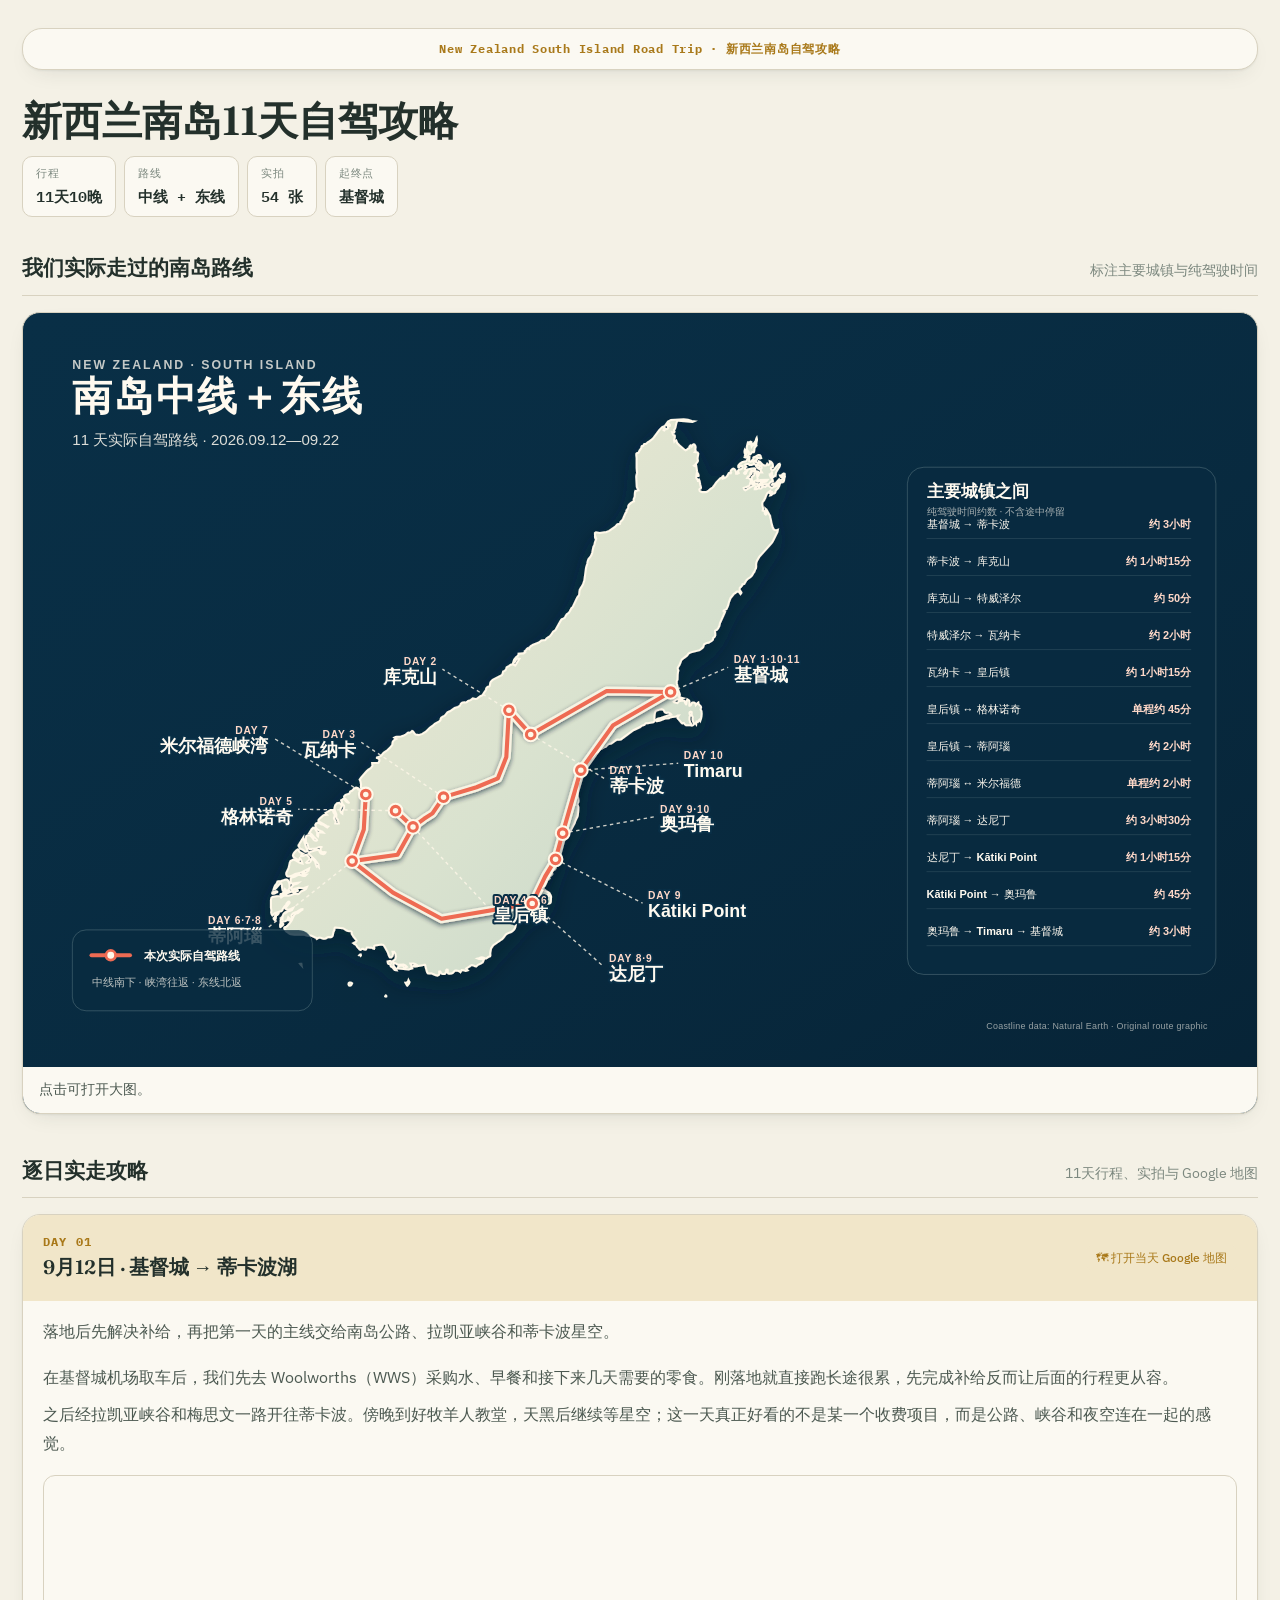
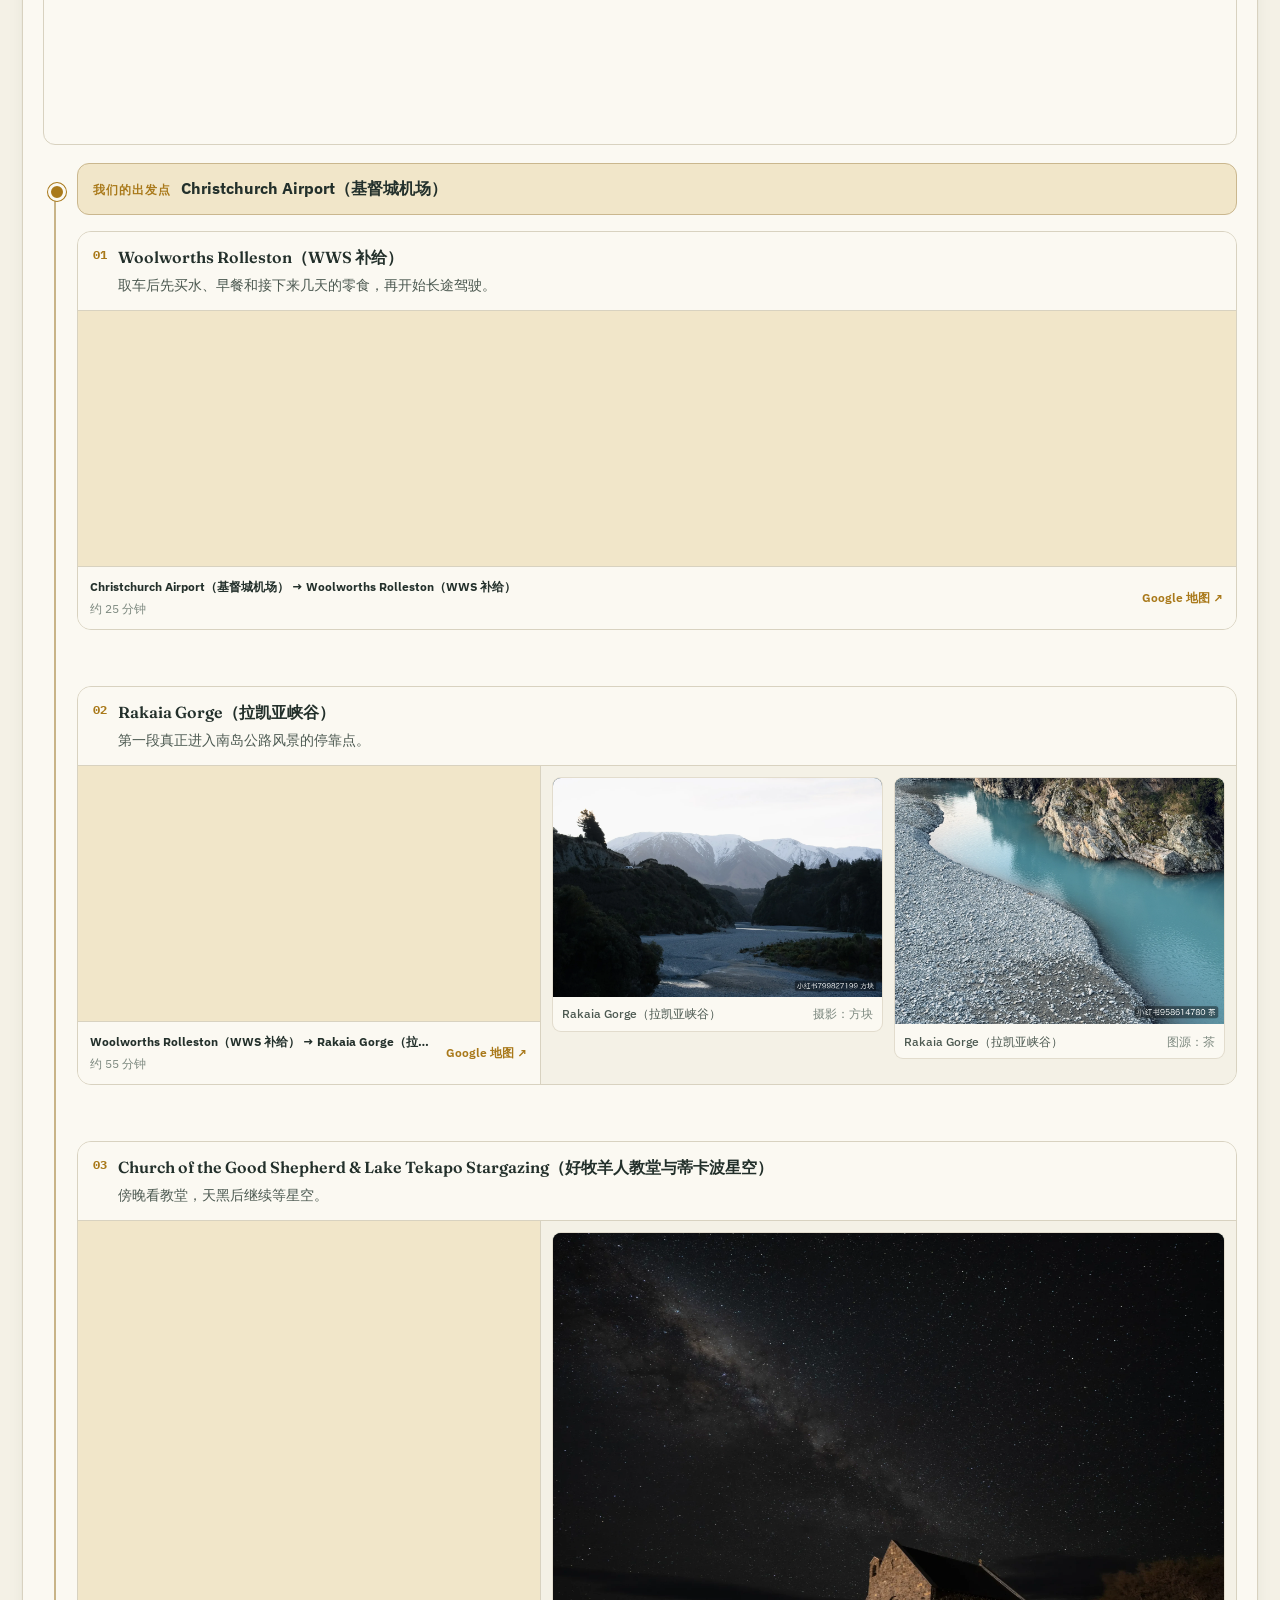
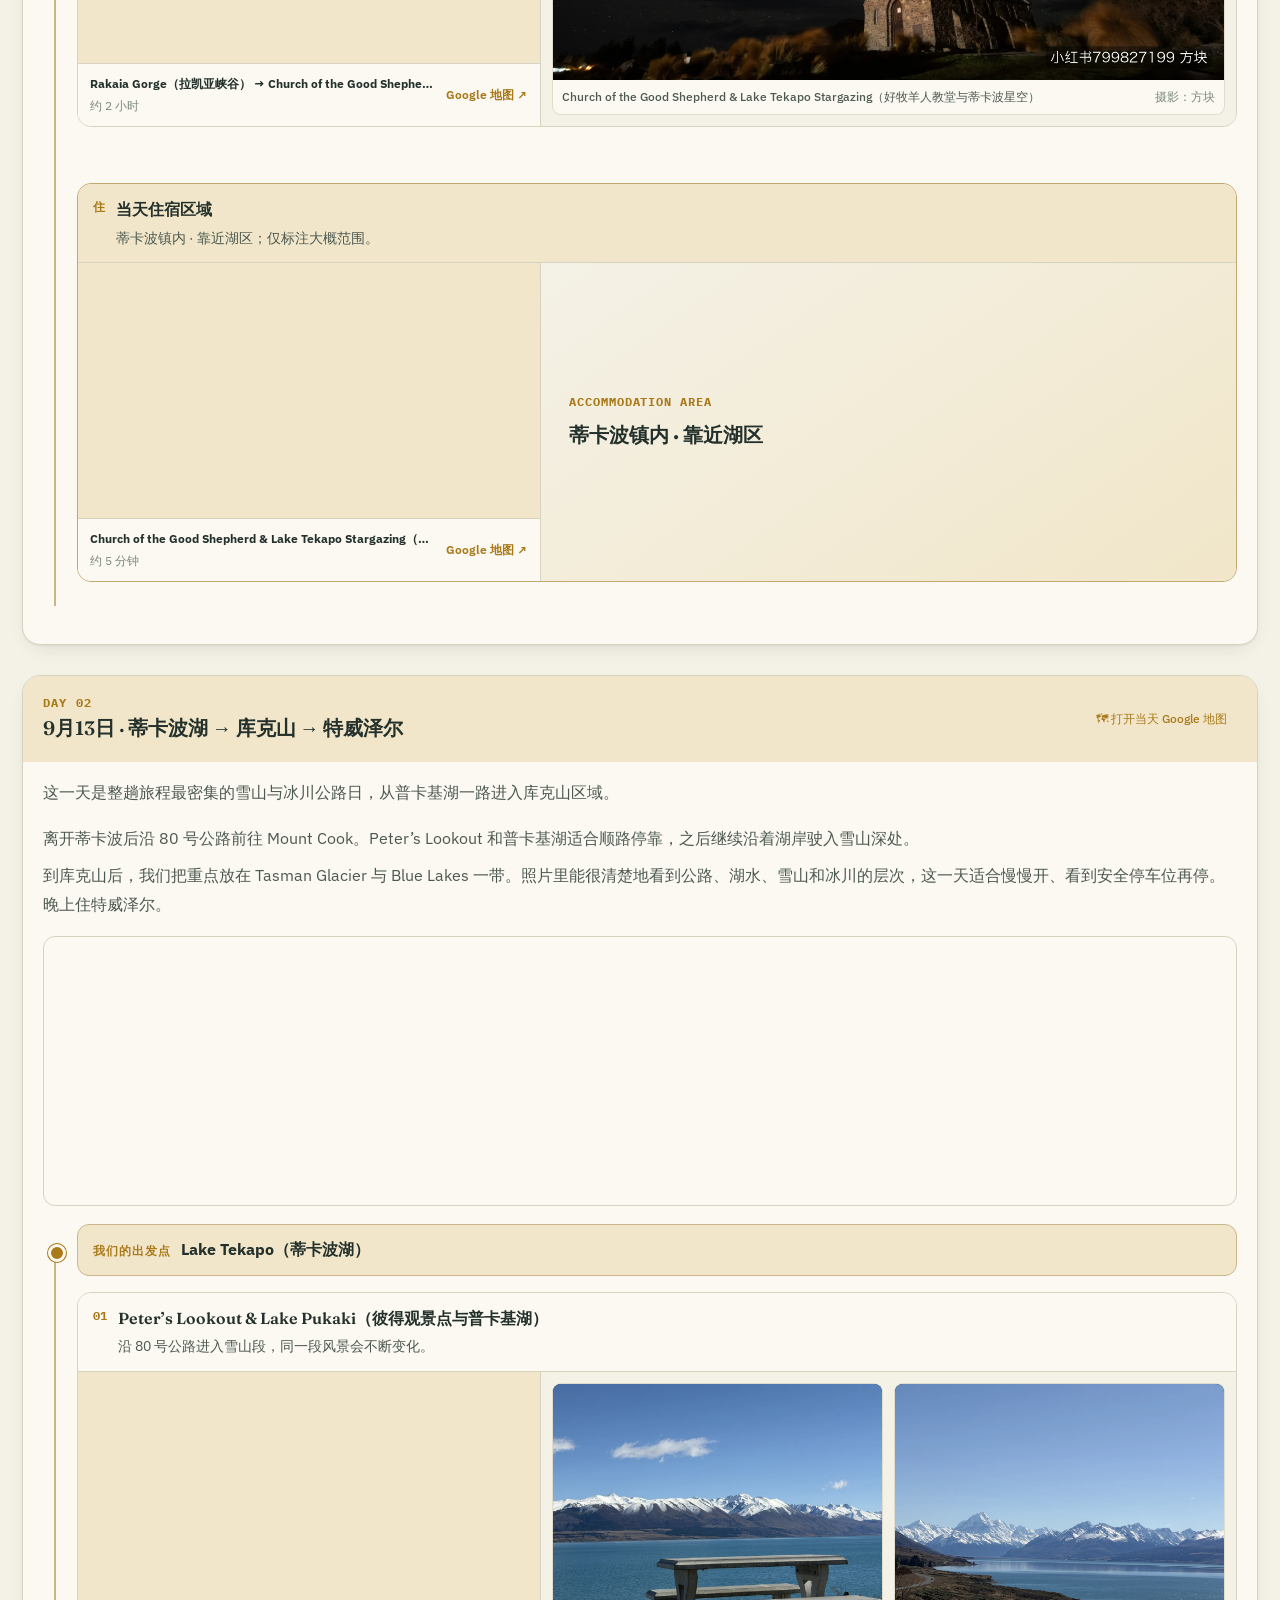
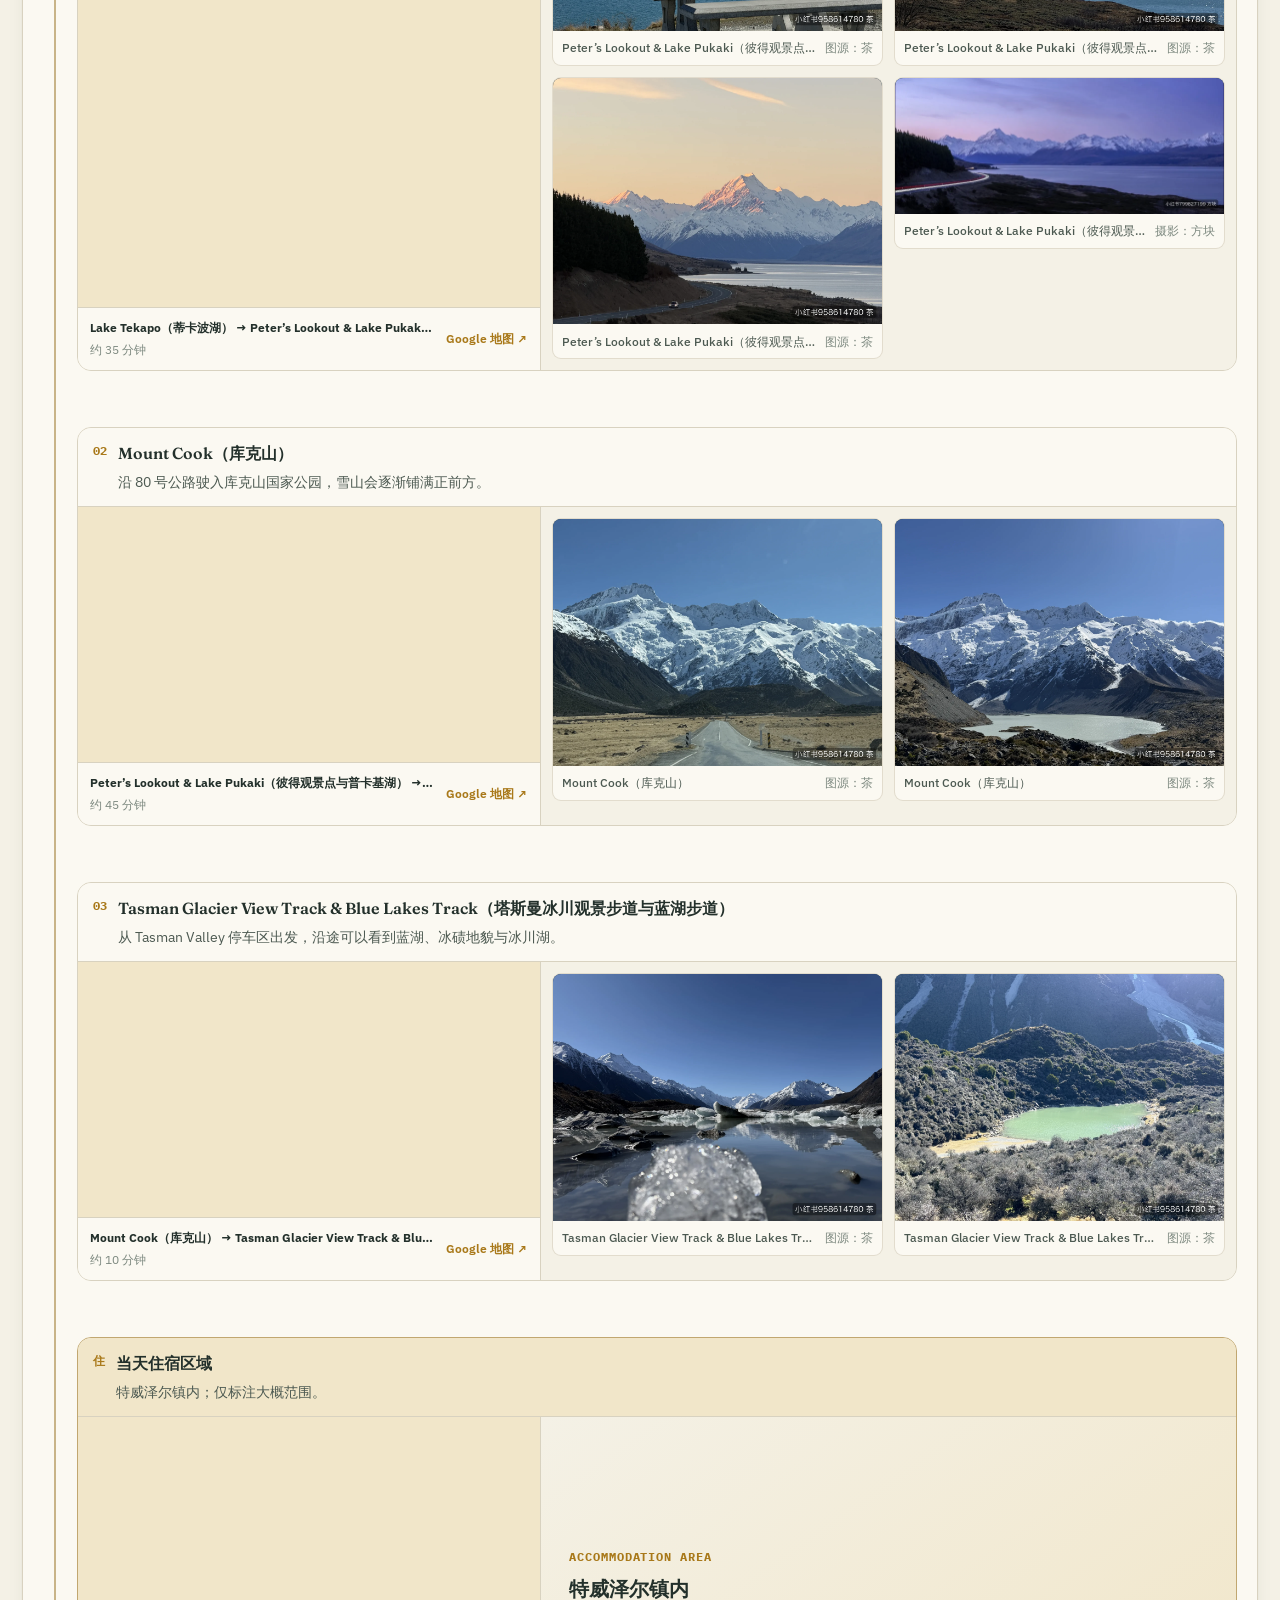
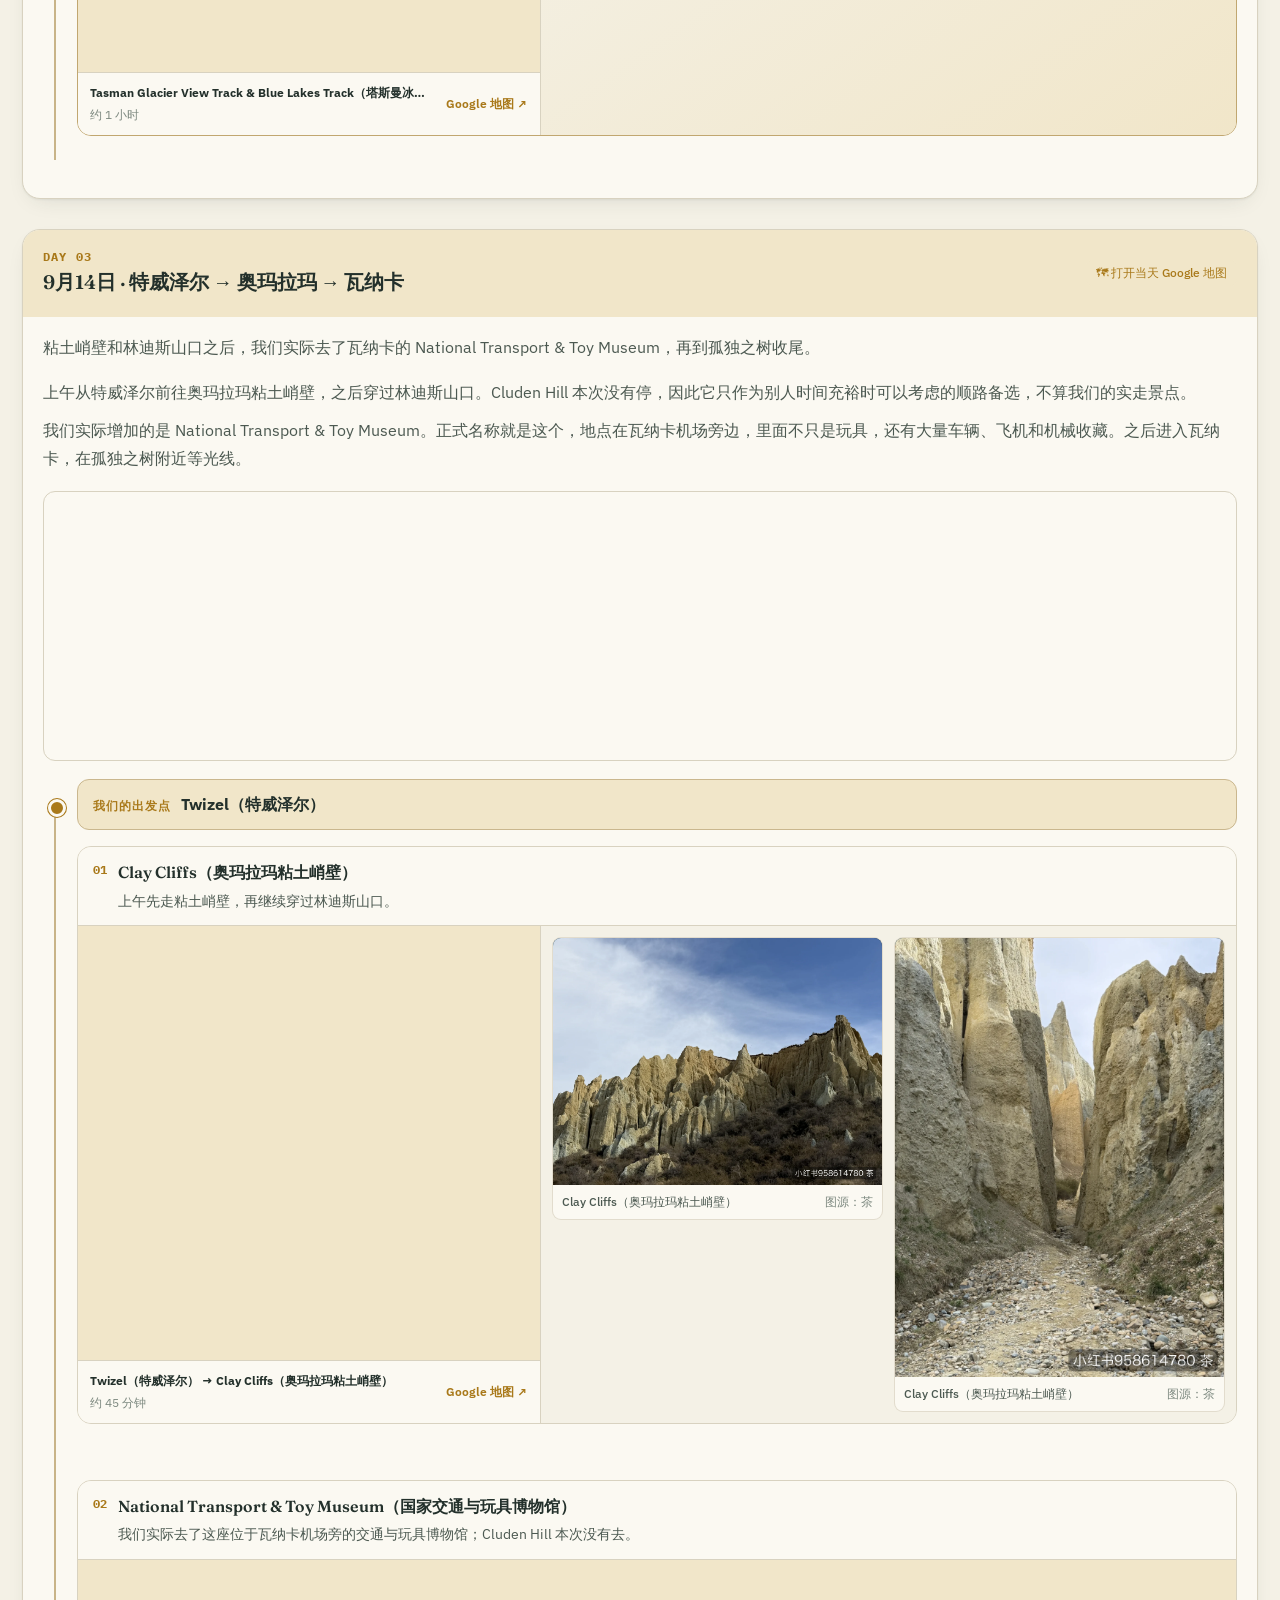
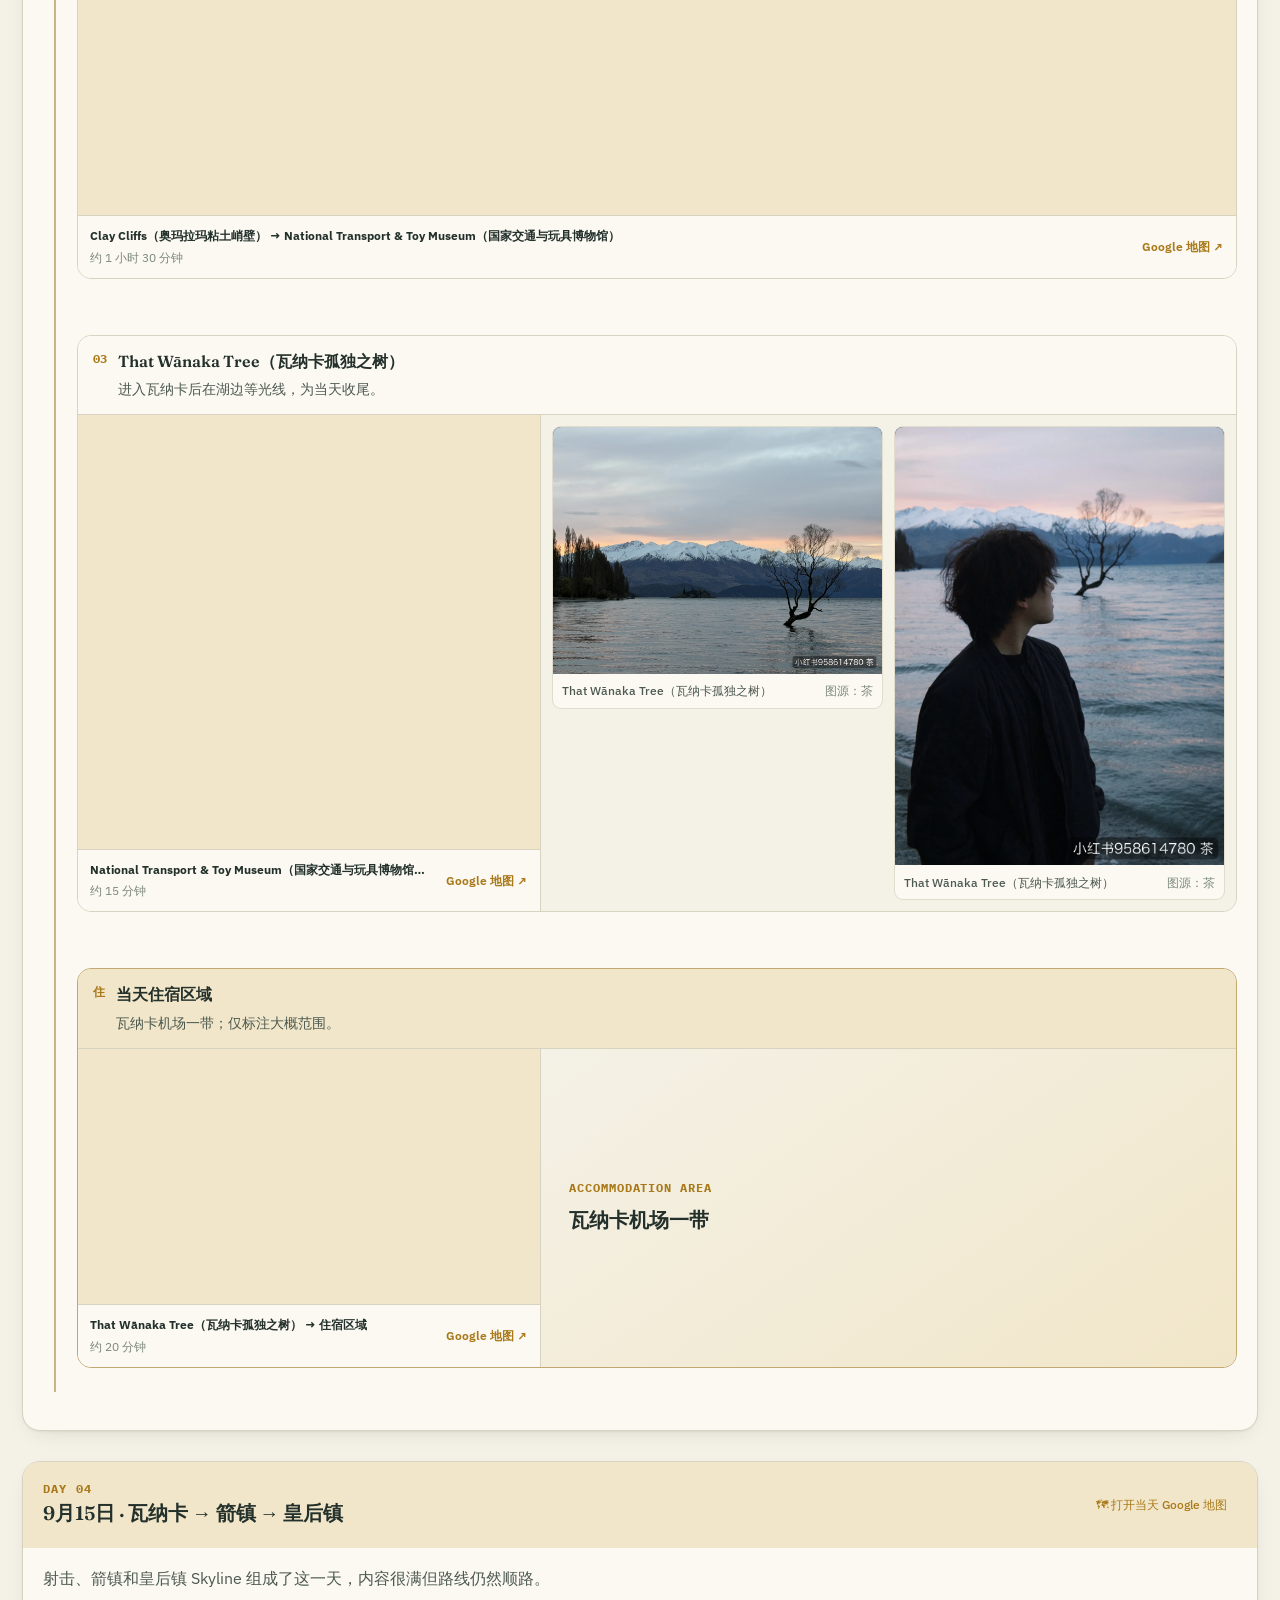
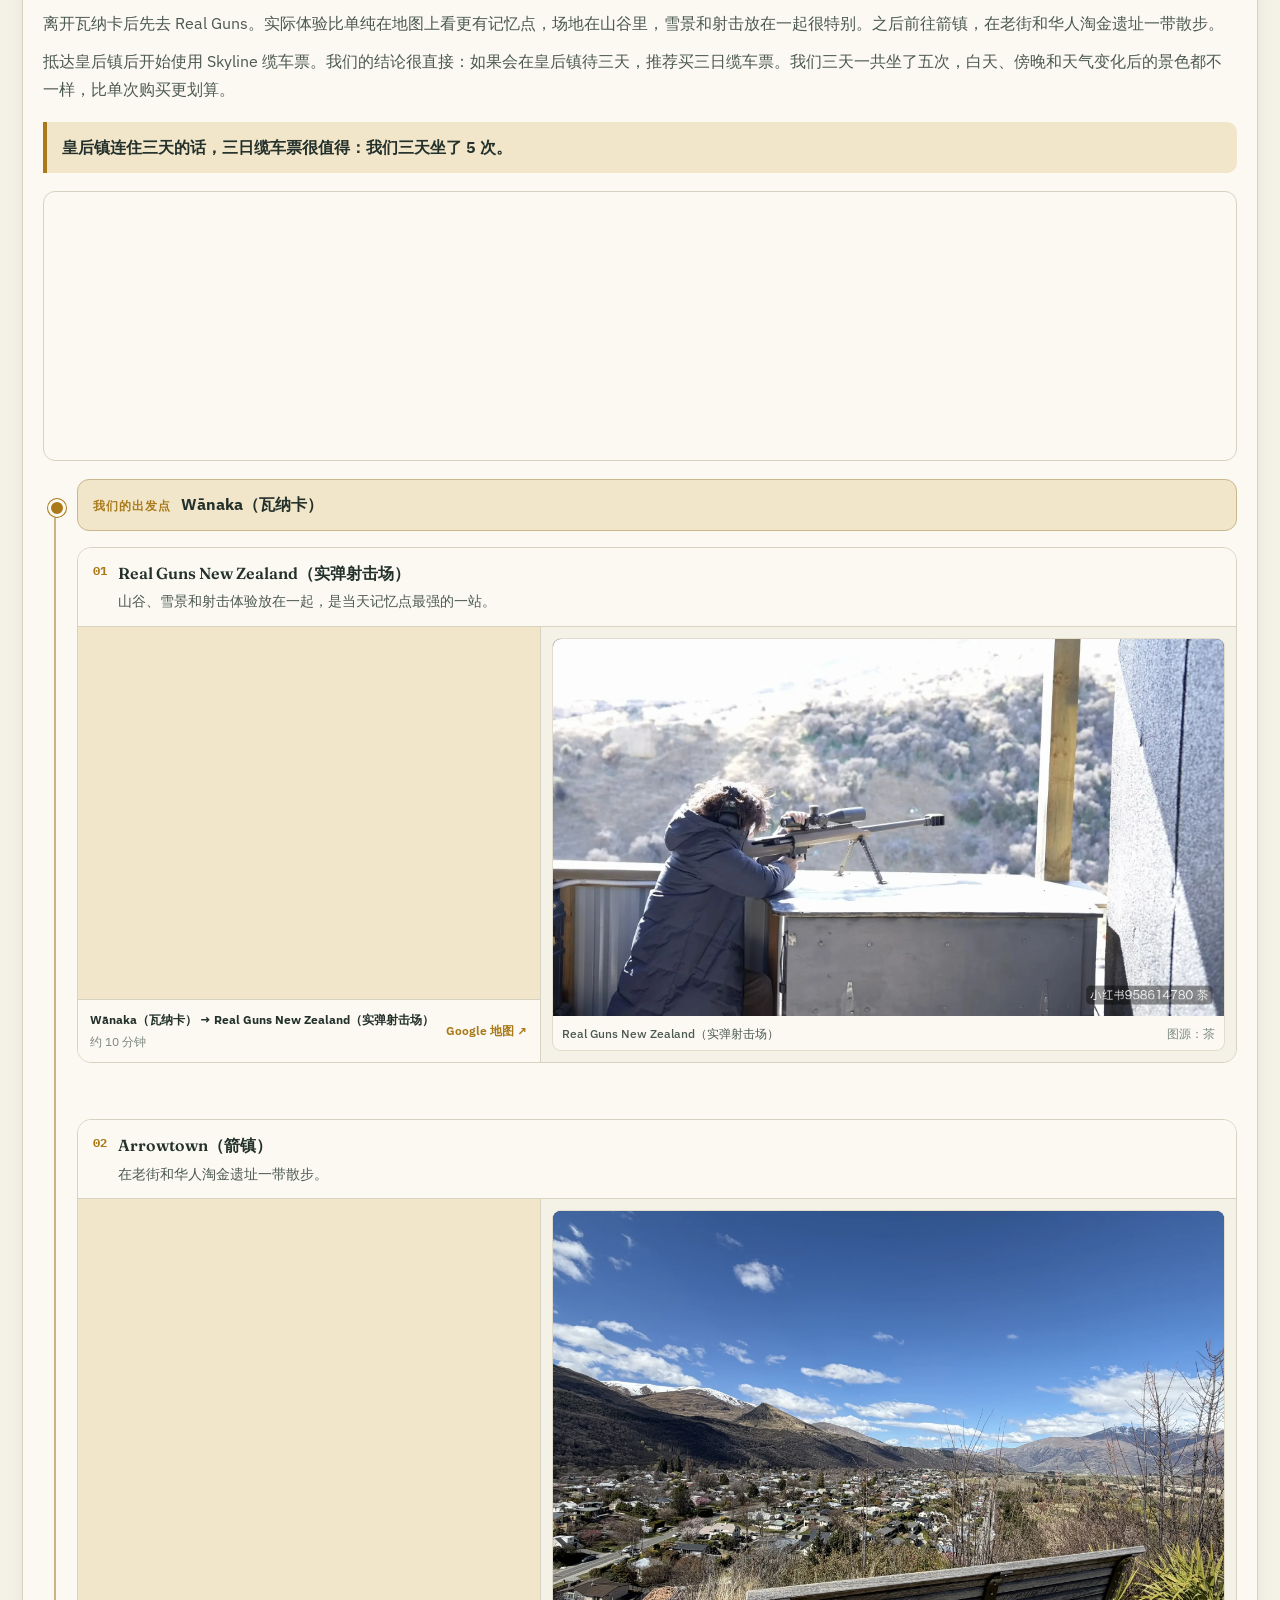
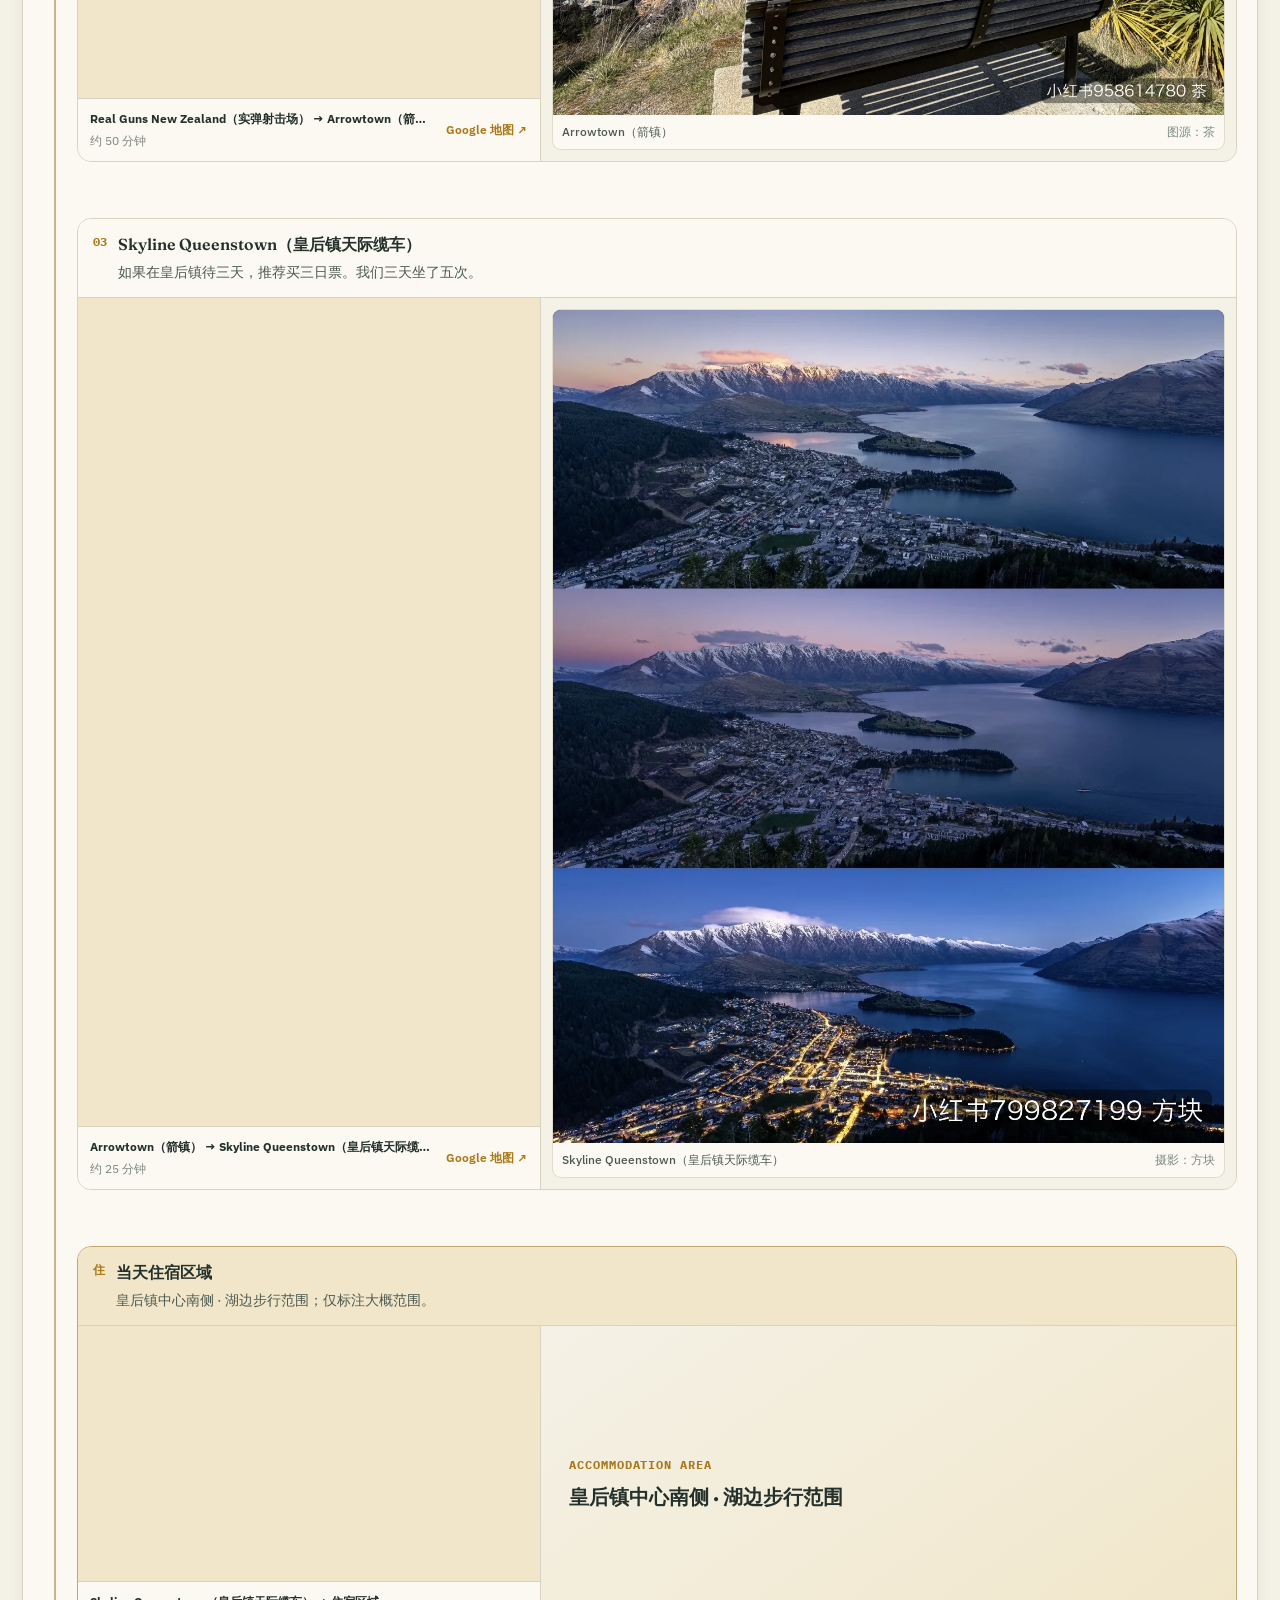
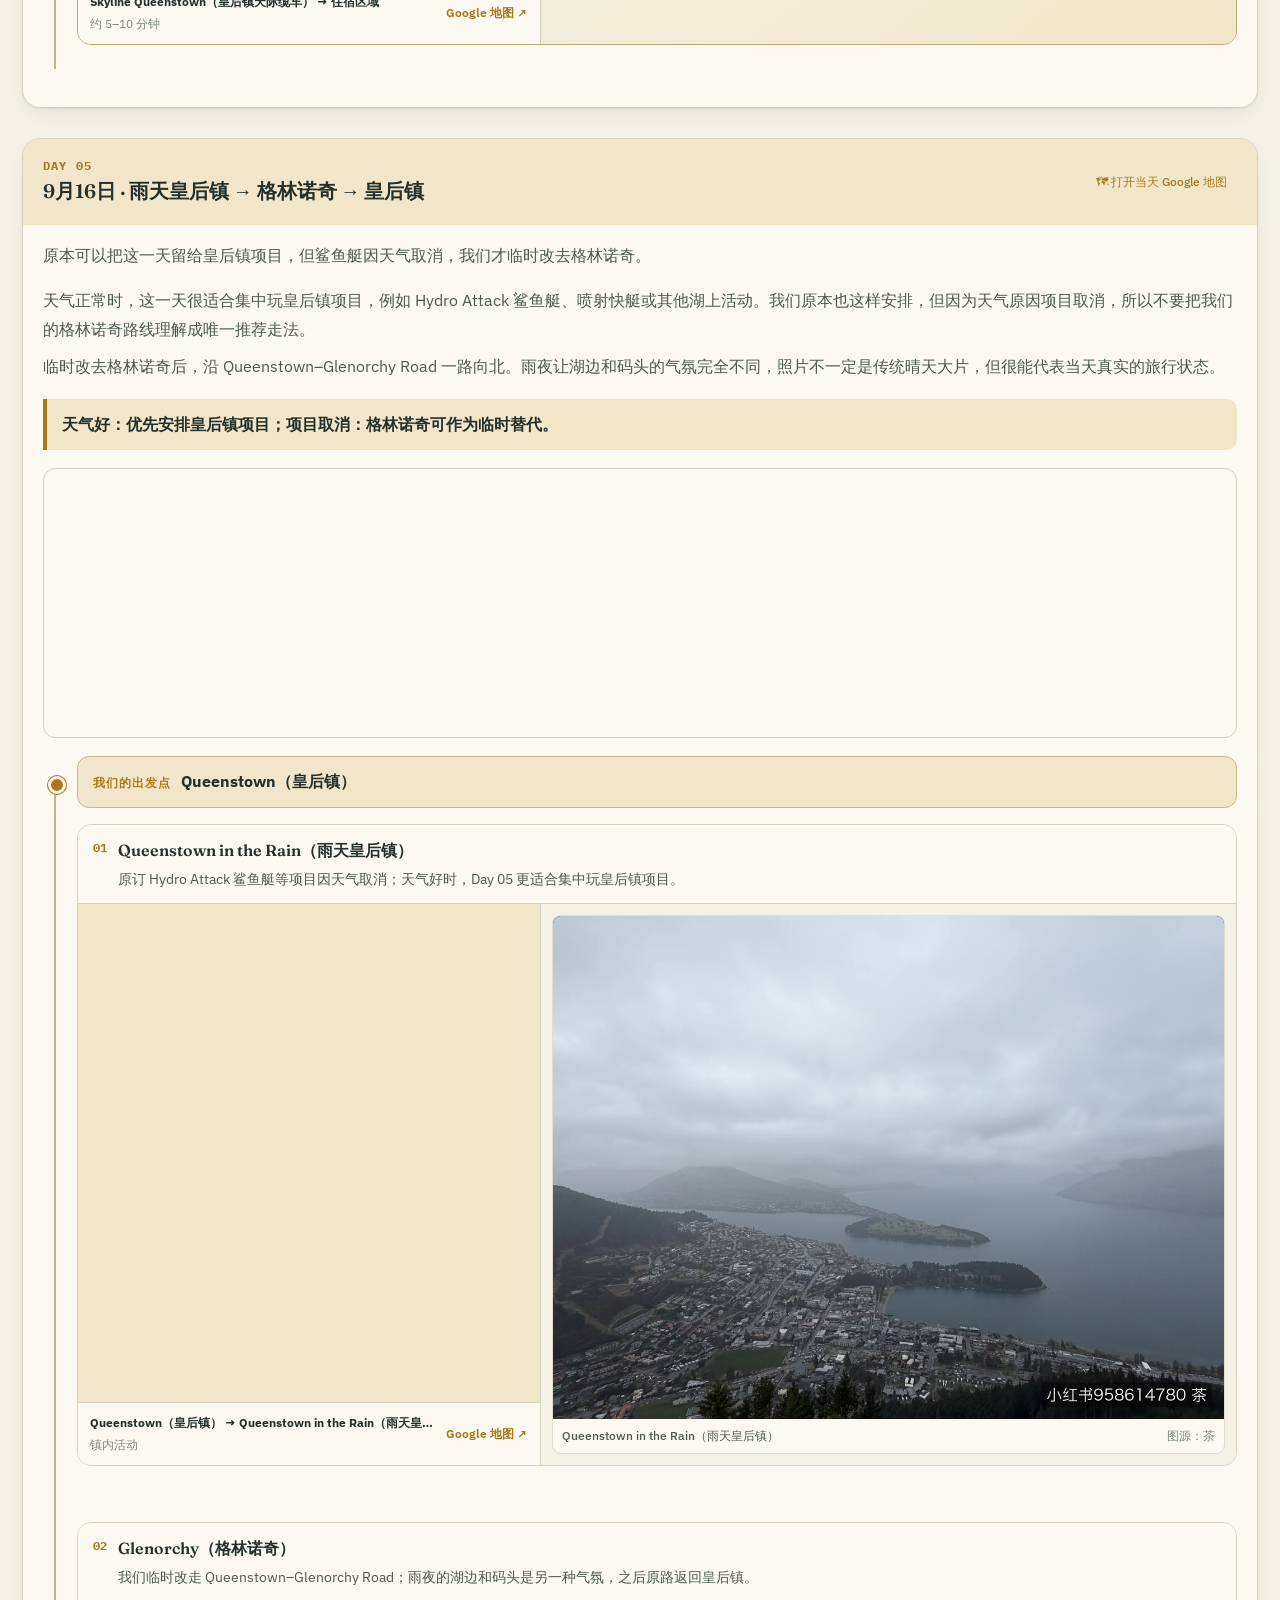
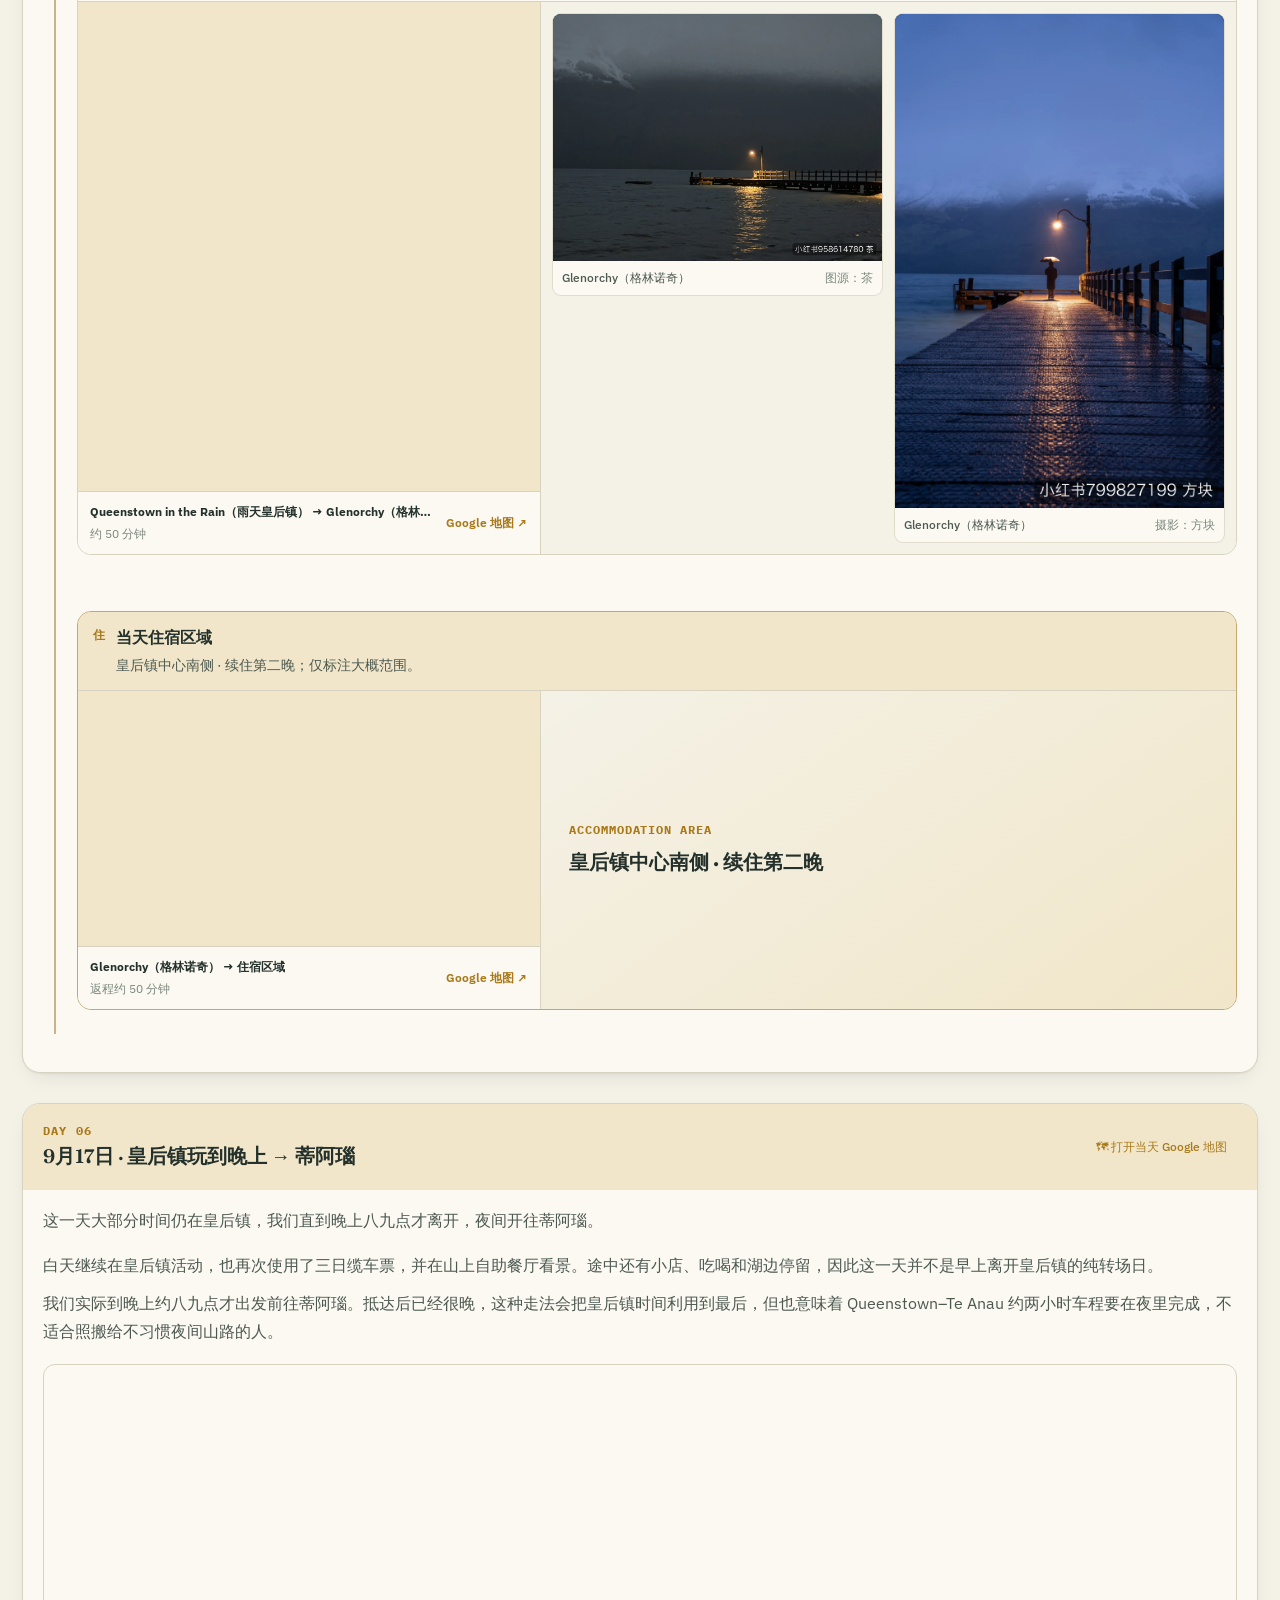
==== index.html @ 5dd42168 "Trim explanatory boilerplate from published guide Co-Authored-By: Claude Sonnet 5 <noreply@anthropic" ====
<!doctype html>
<html lang="zh-CN">
<head>
<meta charset="UTF-8">
<meta name="viewport" content="width=device-width, initial-scale=1.0">
<title>新西兰南岛11天自驾攻略</title>
<link rel="preconnect" href="https://fonts.googleapis.com">
<link rel="preconnect" href="https://fonts.gstatic.com" crossorigin>
<link href="https://fonts.googleapis.com/css2?family=Fraunces:opsz,wght@9..144,400;9..144,500;9..144,600;9..144,700&family=IBM+Plex+Sans:wght@400;500;600;700&family=IBM+Plex+Mono:wght@400;500;600&display=swap" rel="stylesheet">
<link rel="stylesheet" href="nz-style.css?v=21">
</head>
<body class="theme-guide public-export">
<div class="wrap">
  <nav class="sitenav standalone-nav"><span>New Zealand South Island Road Trip · 新西兰南岛自驾攻略</span></nav>

  <header class="masthead guide-hero">
    <h1>新西兰南岛11天自驾攻略</h1>
    <div class="trip-stats">
      <div class="stat-chip"><span class="k">行程</span><span class="v">11天10晚</span></div>
      <div class="stat-chip"><span class="k">路线</span><span class="v">中线 + 东线</span></div>
      <div class="stat-chip"><span class="k">实拍</span><span class="v" id="photo-count">54 张</span></div>
      <div class="stat-chip"><span class="k">起终点</span><span class="v">基督城</span></div>
    </div>
  </header>

  <section class="route-overview" aria-labelledby="route-overview-title">
    <div class="section-head"><h2 id="route-overview-title">我们实际走过的南岛路线</h2><span class="hint">标注主要城镇与纯驾驶时间</span></div>
    <figure class="route-map-card">
      <a href="assets/南岛中东线路线图.svg" target="_blank" rel="noopener" title="打开大图">
        <img src="assets/南岛中东线路线图.svg?v=3" alt="新西兰南岛中线与东线11天自驾路线图">
      </a>
      <figcaption>点击可打开大图。</figcaption>
    </figure>
  </section>

  <section>
    <div class="section-head"><h2>逐日实走攻略</h2><span class="hint">11天行程、实拍与 Google 地图</span></div>
    <div id="guide-days" class="guide-days"></div>
  </section>

  <section class="food-guide" aria-labelledby="food-guide-title">
    <div class="section-head"><h2 id="food-guide-title">皇后镇美食推荐</h2><span class="hint">推荐和实拍放在一起</span></div>
    <div id="food-guide-cards" class="food-guide-cards"></div>
  </section>

</div>

<script src="照片/照片配置.js"></script>
<script src="照片/照片清单.js"></script>
<script>
const guideDays = [
  {
    day:"01", date:"9月12日", title:"基督城 → 蒂卡波湖",
    summary:"落地后先解决补给，再把第一天的主线交给南岛公路、拉凯亚峡谷和蒂卡波星空。",
    story:[
      "在基督城机场取车后，我们先去 Woolworths（WWS）采购水、早餐和接下来几天需要的零食。刚落地就直接跑长途很累，先完成补给反而让后面的行程更从容。",
      "之后经拉凯亚峡谷和梅思文一路开往蒂卡波。傍晚到好牧羊人教堂，天黑后继续等星空；这一天真正好看的不是某一个收费项目，而是公路、峡谷和夜空连在一起的感觉。"
    ],
    timeline:["基督城机场取车","Woolworths 补给","拉凯亚峡谷短停","梅思文吃饭/休息","好牧羊人教堂与星空"],
    route:"https://www.google.com/maps/dir/?api=1&origin=Christchurch+Airport%2C+New+Zealand&destination=Lake+Tekapo%2C+New+Zealand&travelmode=driving&waypoints=Woolworths+Rolleston%2C+New+Zealand%7CRakaia+Gorge%2C+New+Zealand%7CMethven%2C+New+Zealand",
    embed:"https://maps.google.com/maps?saddr=Christchurch%20Airport%2C%20New%20Zealand&daddr=Lake%20Tekapo%2C%20New%20Zealand&output=embed",
    origin:"Christchurch Airport（基督城机场）",
    stops:[
      {title:"Woolworths Rolleston（WWS 补给）", note:"取车后先买水、早餐和接下来几天的零食，再开始长途驾驶。"},
      {title:"Rakaia Gorge（拉凯亚峡谷）", note:"第一段真正进入南岛公路风景的停靠点。", album:"DAY1/拉凯亚峡谷"},
      {title:"Church of the Good Shepherd & Lake Tekapo Stargazing（好牧羊人教堂与蒂卡波星空）", note:"傍晚看教堂，天黑后继续等星空。", album:"DAY1/好牧羊人教堂"}
    ]
  },
  {
    day:"02", date:"9月13日", title:"蒂卡波湖 → 库克山 → 特威泽尔",
    summary:"这一天是整趟旅程最密集的雪山与冰川公路日，从普卡基湖一路进入库克山区域。",
    story:[
      "离开蒂卡波后沿 80 号公路前往 Mount Cook。Peter’s Lookout 和普卡基湖适合顺路停靠，之后继续沿着湖岸驶入雪山深处。",
      "到库克山后，我们把重点放在 Tasman Glacier 与 Blue Lakes 一带。照片里能很清楚地看到公路、湖水、雪山和冰川的层次，这一天适合慢慢开、看到安全停车位再停。晚上住特威泽尔。"
    ],
    timeline:["蒂卡波出发","普卡基湖与 Peter’s Lookout","80号公路雪山段","库克山区域","Tasman Glacier / Blue Lakes","特威泽尔住宿"],
    route:"https://www.google.com/maps/dir/?api=1&origin=Lake+Tekapo%2C+New+Zealand&destination=Twizel%2C+New+Zealand&travelmode=driving&waypoints=Peter's+Lookout%2C+New+Zealand%7CTasman+Glacier+Viewpoint%2C+New+Zealand",
    embed:"https://maps.google.com/maps?saddr=Lake%20Tekapo%2C%20New%20Zealand&daddr=Tasman%20Valley%20Car%20Park%2C%20New%20Zealand&output=embed",
    origin:"Lake Tekapo（蒂卡波湖）",
    stops:[
      {title:"Peter’s Lookout & Lake Pukaki（彼得观景点与普卡基湖）", note:"沿 80 号公路进入雪山段，同一段风景会不断变化。", albums:["DAY2/普卡基湖彼得观景点","DAY2/80号公路库克山拍摄点Peter's Lookout"]},
      {title:"Mount Cook（库克山）", note:"沿 80 号公路驶入库克山国家公园，雪山会逐渐铺满正前方。", albums:["DAY2/库克山前公路","DAY2/库克山"]},
      {title:"Tasman Glacier View Track & Blue Lakes Track（塔斯曼冰川观景步道与蓝湖步道）", note:"从 Tasman Valley 停车区出发，沿途可以看到蓝湖、冰碛地貌与冰川湖。", albums:["DAY2/Tasman Glacier","DAY2/Blue Lakes"]}
    ]
  },
  {
    day:"03", date:"9月14日", title:"特威泽尔 → 奥玛拉玛 → 瓦纳卡",
    summary:"粘土峭壁和林迪斯山口之后，我们实际去了瓦纳卡的 National Transport & Toy Museum，再到孤独之树收尾。",
    story:[
      "上午从特威泽尔前往奥玛拉玛粘土峭壁，之后穿过林迪斯山口。Cluden Hill 本次没有停，因此它只作为别人时间充裕时可以考虑的顺路备选，不算我们的实走景点。",
      "我们实际增加的是 National Transport & Toy Museum。正式名称就是这个，地点在瓦纳卡机场旁边，里面不只是玩具，还有大量车辆、飞机和机械收藏。之后进入瓦纳卡，在孤独之树附近等光线。"
    ],
    timeline:["特威泽尔出发","奥玛拉玛粘土峭壁","林迪斯山口","National Transport & Toy Museum","瓦纳卡孤独之树"],
    route:"https://www.google.com/maps/dir/?api=1&origin=Twizel%2C+New+Zealand&destination=Wanaka%2C+New+Zealand&travelmode=driving&waypoints=Clay+Cliffs%2C+Omarama%2C+New+Zealand%7CLindis+Pass+Lookout%2C+New+Zealand%7CNational+Transport+and+Toy+Museum%2C+Wanaka%2C+New+Zealand",
    embed:"https://maps.google.com/maps?saddr=Twizel%2C%20New%20Zealand&daddr=Wanaka%2C%20New%20Zealand&output=embed",
    origin:"Twizel（特威泽尔）",
    stops:[
      {title:"Clay Cliffs（奥玛拉玛粘土峭壁）", note:"上午先走粘土峭壁，再继续穿过林迪斯山口。", album:"DAY3/欧玛拉玛粘土峭壁"},
      {title:"National Transport & Toy Museum（国家交通与玩具博物馆）", note:"我们实际去了这座位于瓦纳卡机场旁的交通与玩具博物馆；Cluden Hill 本次没有去。"},
      {title:"That Wānaka Tree（瓦纳卡孤独之树）", note:"进入瓦纳卡后在湖边等光线，为当天收尾。", album:"DAY3/瓦纳卡孤独之树"}
    ]
  },
  {
    day:"04", date:"9月15日", title:"瓦纳卡 → 箭镇 → 皇后镇",
    summary:"射击、箭镇和皇后镇 Skyline 组成了这一天，内容很满但路线仍然顺路。",
    story:[
      "离开瓦纳卡后先去 Real Guns。实际体验比单纯在地图上看更有记忆点，场地在山谷里，雪景和射击放在一起很特别。之后前往箭镇，在老街和华人淘金遗址一带散步。",
      "抵达皇后镇后开始使用 Skyline 缆车票。我们的结论很直接：如果会在皇后镇待三天，推荐买三日缆车票。我们三天一共坐了五次，白天、傍晚和天气变化后的景色都不一样，比单次购买更划算。"
    ],
    timeline:["瓦纳卡出发","Real Guns","箭镇","皇后镇入住","Skyline 天际缆车"],
    route:"https://www.google.com/maps/dir/?api=1&origin=Wanaka%2C+New+Zealand&destination=Queenstown%2C+New+Zealand&travelmode=driving&waypoints=Real+Guns+New+Zealand%7CArrowtown%2C+New+Zealand",
    embed:"https://maps.google.com/maps?saddr=Wanaka%2C%20New%20Zealand&daddr=Queenstown%2C%20New%20Zealand&output=embed",
    origin:"Wānaka（瓦纳卡）",
    stops:[
      {title:"Real Guns New Zealand（实弹射击场）", note:"山谷、雪景和射击体验放在一起，是当天记忆点最强的一站。", album:"DAY4/realgun"},
      {title:"Arrowtown（箭镇）", note:"在老街和华人淘金遗址一带散步。", album:"DAY4/箭镇"},
      {title:"Skyline Queenstown（皇后镇天际缆车）", note:"如果在皇后镇待三天，推荐买三日票。我们三天坐了五次。", album:"DAY4/皇后镇 Skyline 天际缆车"}
    ],
    callout:"皇后镇连住三天的话，三日缆车票很值得：我们三天坐了 5 次。"
  },
  {
    day:"05", date:"9月16日", title:"雨天皇后镇 → 格林诺奇 → 皇后镇",
    summary:"原本可以把这一天留给皇后镇项目，但鲨鱼艇因天气取消，我们才临时改去格林诺奇。",
    story:[
      "天气正常时，这一天很适合集中玩皇后镇项目，例如 Hydro Attack 鲨鱼艇、喷射快艇或其他湖上活动。我们原本也这样安排，但因为天气原因项目取消，所以不要把我们的格林诺奇路线理解成唯一推荐走法。",
      "临时改去格林诺奇后，沿 Queenstown–Glenorchy Road 一路向北。雨夜让湖边和码头的气氛完全不同，照片不一定是传统晴天大片，但很能代表当天真实的旅行状态。"
    ],
    timeline:["雨天皇后镇","原订项目因天气取消","Queenstown–Glenorchy Road","格林诺奇雨夜","返回皇后镇"],
    route:"https://www.google.com/maps/dir/?api=1&origin=Queenstown%2C+New+Zealand&destination=Queenstown%2C+New+Zealand&travelmode=driving&waypoints=Glenorchy%2C+New+Zealand",
    embed:"https://maps.google.com/maps?saddr=Queenstown%2C%20New%20Zealand&daddr=Glenorchy%2C%20New%20Zealand&output=embed",
    origin:"Queenstown（皇后镇）",
    stops:[
      {title:"Queenstown in the Rain（雨天皇后镇）", note:"原订 Hydro Attack 鲨鱼艇等项目因天气取消；天气好时，Day 05 更适合集中玩皇后镇项目。", album:"DAY5/雨天皇后镇"},
      {title:"Glenorchy（格林诺奇）", note:"我们临时改走 Queenstown–Glenorchy Road；雨夜的湖边和码头是另一种气氛，之后原路返回皇后镇。", album:"DAY5/格林诺奇雨夜"}
    ],
    callout:"天气好：优先安排皇后镇项目；项目取消：格林诺奇可作为临时替代。"
  },
  {
    day:"06", date:"9月17日", title:"皇后镇玩到晚上 → 蒂阿瑙",
    summary:"这一天大部分时间仍在皇后镇，我们直到晚上八九点才离开，夜间开往蒂阿瑙。",
    story:[
      "白天继续在皇后镇活动，也再次使用了三日缆车票，并在山上自助餐厅看景。途中还有小店、吃喝和湖边停留，因此这一天并不是早上离开皇后镇的纯转场日。",
      "我们实际到晚上约八九点才出发前往蒂阿瑙。抵达后已经很晚，这种走法会把皇后镇时间利用到最后，但也意味着 Queenstown–Te Anau 约两小时车程要在夜里完成，不适合照搬给不习惯夜间山路的人。"
    ],
    timeline:["皇后镇继续游玩","Skyline 与山上自助餐","傍晚继续吃喝","20:00–21:00 左右离开皇后镇","夜间抵达蒂阿瑙"],
    route:"https://www.google.com/maps/dir/?api=1&origin=Queenstown%2C+New+Zealand&destination=Te+Anau%2C+New+Zealand&travelmode=driving",
    embed:"https://maps.google.com/maps?saddr=Queenstown%2C%20New%20Zealand&daddr=Te%20Anau%2C%20New%20Zealand&output=embed",
    origin:"Queenstown（皇后镇）",
    stops:[
      {title:"Skyline Queenstown & Stratosfare Restaurant（天际缆车与山顶自助餐）", note:"白天继续留在皇后镇，把三日缆车票用到最后。", album:"DAY6", files:["缆车上自助餐厅景色.webp"]},
      {title:"Queenstown（皇后镇继续吃喝）", note:"白天继续逛小店，也从皇后镇民宿看了最后一眼周围的山景；晚上八九点左右才离开。", album:"DAY6", files:["路边小店.webp","民宿风景.webp"]},
      {title:"Lake Te Anau（蒂阿瑙湖畔）", note:"夜间抵达蒂阿瑙后，在湖边小酌，为这一天收尾。", album:"DAY6", files:["蒂阿瑙湖前小酌.webp"]}
    ]
  },
  {
    day:"07", date:"9月18日", title:"蒂阿瑙 → 米尔福德峡湾 → 蒂阿瑙",
    summary:"为了赶上 11 点的峡湾巡游，我们早上从蒂阿瑙直接开往米尔福德峡湾，回程再慢慢看沿途景点。",
    story:[
      "我们预订的是上午 11 点的巡游，因此早上沿 SH94 直接赶到米尔福德峡湾，中途没有慢慢停靠。单程纯驾驶约两小时，最好给停车、步行到码头和办理登船留出余量。",
      "巡游结束后，回程才开始慢慢看公路沿线的雪山和观景点，并在 1855 观景点一带停留。途中还遇到啄羊鹦鹉，湿润天气下的峡湾瀑布也很明显。"
    ],
    timeline:["蒂阿瑙早出发","直接前往米尔福德峡湾","11:00 峡湾巡游","回程慢看 SH94 与 1855 观景点","返程遇到啄羊鹦鹉"],
    route:"https://www.google.com/maps/dir/?api=1&origin=Te+Anau%2C+New+Zealand&destination=Te+Anau%2C+New+Zealand&travelmode=driving&waypoints=Milford+Sound+Visitor+Terminal%2C+New+Zealand",
    embed:"https://maps.google.com/maps?saddr=Te%20Anau%2C%20New%20Zealand&daddr=Milford%20Sound%20Visitor%20Terminal%2C%20New%20Zealand&output=embed",
    origin:"Te Anau（蒂阿瑙）",
    stops:[
      {title:"Milford Sound Cruise（米尔福德峡湾巡游）", note:"我们预订了上午 11 点的班次，所以早上从蒂阿瑙直接开到码头。", album:"DAY7", files:["峡湾.webp","巡游瀑布.webp"]},
      {title:"State Highway 94 & 1855 Lookout（SH94 公路与 1855 观景点）", note:"巡游结束后沿 SH94 返回，回程再慢慢停靠雪山和公路观景点。", album:"DAY7", files:["1855观景台f.webp"]},
      {title:"Kea on the Return Drive（返程遇见啄羊鹦鹉）", note:"这是计划外的相遇，也是当天最惊喜的片段之一；之后直接返回蒂阿瑙。", album:"DAY7", files:["返程路上遇到的啄羊鹦鹉1f.webp","返程路上遇到的啄羊鹦鹉2f.webp"]}
    ]
  },
  {
    day:"08", date:"9月19日", title:"蒂阿瑙 → 达尼丁海岸",
    summary:"从峡湾地区横穿到东海岸，路上遇到丁达尔光，抵达后去 Sandfly Bay 看海狮，晚上住进海景住宿。",
    story:[
      "这一天的距离不短，但沿途光线很好，我们拍到了明显的丁达尔效应。抵达达尼丁海岸后前往 Sandfly Bay，沙滩本身和海狮都比赶多个市区景点更值得慢慢看。",
      "当天住宿也是体验的一部分：海景、泡澡和夜间环境都很有记忆点。因此攻略里把住宿照片和自然景观放在一起，而不是把这一天简化成一条从蒂阿瑙到达尼丁的转场线。"
    ],
    timeline:["蒂阿瑙出发","沿途光线与公路","Sandfly Bay Beach","沙滩海狮","海景住宿与泡澡"],
    route:"https://www.google.com/maps/dir/?api=1&origin=Te+Anau%2C+New+Zealand&destination=Dunedin%2C+New+Zealand&travelmode=driving&waypoints=Sandfly+Bay%2C+New+Zealand",
    embed:"https://maps.google.com/maps?saddr=Te%20Anau%2C%20New%20Zealand&daddr=Sandfly%20Bay%2C%20New%20Zealand&output=embed",
    origin:"Te Anau（蒂阿瑙）",
    stops:[
      {title:"Southern Scenic Route（南部景观公路）", note:"横穿到东海岸途中遇到明显的丁达尔效应。", album:"DAY8", files:["沿途丁达尔效应.webp"]},
      {title:"Sandfly Bay（飞沙湾）", note:"抵达海岸后慢慢走沙滩、看海狮，比继续堆市区景点更值得。", album:"DAY8", files:["SandflyBayBeach.webp","沙滩上的海狮.webp","沙滩上的海狮2f.webp"]},
      {title:"St Clair Coast（圣克莱尔海岸）", note:"我们的住宿大致在这一带；海景、泡澡和夜间环境本身就是当天体验的一部分。", album:"DAY8", files:["海景住宿.webp","海景泡澡.webp","夜间泡澡.webp"]}
    ]
  },
  {
    day:"09", date:"9月20日", title:"达尼丁 → Kātiki Point → 奥玛鲁",
    summary:"从鲍德温大街前往 Kātiki Point 看海豹，傍晚 17:30 再到奥玛鲁看蓝企鹅归巢。",
    story:[
      "上午先去鲍德温大街。之后没有按原计划绕去信号山、阿拉莫纳或摩拉基大圆石，而是直接开往 Kātiki Point Historic Reserve 一带。",
      "Kātiki Point 的重点是海岸、灯塔方向的步道和海豹。我们看到了海豹宝宝，因此这一站完全可以取代摩拉基大圆石，尤其适合更想看野生动物的人。",
      "之后继续前往奥玛鲁，17:30 到 Oamaru Blue Penguin Colony 看蓝企鹅归巢。现场禁止拍照，所以这一站没有照片，但很适合作为当天的收尾。"
    ],
    timeline:["达尼丁出发","鲍德温大街","Kātiki Point 看海豹","17:30 蓝企鹅归巢","奥玛鲁住宿"],
    route:"https://www.google.com/maps/dir/?api=1&origin=Dunedin%2C+New+Zealand&destination=Oamaru+Blue+Penguin+Colony%2C+New+Zealand&travelmode=driving&waypoints=Baldwin+Street%2C+Dunedin%2C+New+Zealand%7CKatiki+Point+Lighthouse%2C+New+Zealand",
    embed:"https://maps.google.com/maps?saddr=Baldwin%20Street%2C%20Dunedin%2C%20New%20Zealand&daddr=Katiki%20Point%20Lighthouse%2C%20New%20Zealand&output=embed",
    origin:"Dunedin（达尼丁）",
    stops:[
      {title:"Baldwin Street（鲍德温大街）", note:"上午先走鲍德温大街，之后直接离开达尼丁。", album:"DAY9", files:["鲍德温大街.webp"]},
      {title:"Kātiki Point Historic Reserve（卡蒂基角历史保护区）", note:"我们没有去摩拉基大圆石，而是到这里沿海岸步道看海豹宝宝。", album:"DAY9", files:["海豹宝宝1.webp","海豹宝宝2.webp"]},
      {title:"Oamaru Blue Penguin Colony（奥玛鲁蓝企鹅保护中心）", note:"17:30 入场看蓝企鹅归巢。现场禁止拍照，因此这一站只记录实际体验与路线。"}
    ]
  },
  {
    day:"10", date:"9月21日", title:"奥玛鲁 → Timaru 补给 → 基督城",
    summary:"当天只在 Timaru 补给和吃午餐，然后直接进入基督城。",
    story:[
      "从奥玛鲁沿 SH1 北上，在 Timaru 停下来补给、吃午餐，之后直接到基督城。相比在返程日继续堆景点，这种走法更轻松，也给基督城市区留出了时间。",
      "到基督城后去看了教堂，但现场正在修缮，实际没有看到太多；市区涂鸦反而更适合边走边看。晚上去吃自助餐，为长途自驾的最后一个完整夜晚收尾。"
    ],
    timeline:["奥玛鲁出发","Timaru 补给与午餐","直接前往基督城","修缮中的教堂","市区涂鸦","晚餐自助"],
    route:"https://www.google.com/maps/dir/?api=1&origin=Oamaru%2C+New+Zealand&destination=Christchurch%2C+New+Zealand&travelmode=driving&waypoints=Timaru%2C+New+Zealand",
    embed:"https://maps.google.com/maps?saddr=Oamaru%2C%20New%20Zealand&daddr=Christchurch%2C%20New%20Zealand&output=embed",
    origin:"Oamaru（奥玛鲁）",
    stops:[
      {title:"Timaru（蒂马鲁补给与午餐）", note:"中途只做补给和吃午餐，之后直接前往基督城。", album:"DAY10", files:["Timaru中途午餐.webp"]},
      {title:"Christchurch Central City（基督城市中心）", note:"教堂正在修缮，没有看到太多；市区涂鸦更适合边走边看，晚上用自助餐结束最后一个完整夜晚。住宿大致也在市中心南侧，不再重复增加住宿站。", album:"DAY10", files:["基督城市区涂鸦.webp","基督城市区晚餐.webp"]}
    ]
  },
  {
    day:"11", date:"9月22日", title:"基督城市区 → 机场",
    summary:"最后一天不赶远路：上午植物园和悬浮房子，下午基督城美术馆，然后去机场。",
    story:[
      "上午先逛基督城植物园，再到艺术中心一带看悬浮房子装置。最后一天把活动集中在市中心，走路串联比再次开车去郊外更合适。",
      "下午去了 Christchurch Art Gallery，逛完后直接前往机场。这种安排内容不空，也不会因为最后一刻塞入远郊景点而影响航班。"
    ],
    timeline:["基督城植物园","艺术中心一带的悬浮房子","Christchurch Art Gallery","前往机场","返程航班"],
    route:"https://www.google.com/maps/dir/?api=1&origin=Christchurch+Botanic+Gardens%2C+New+Zealand&destination=Christchurch+Airport%2C+New+Zealand&travelmode=driving&waypoints=Christchurch+Art+Gallery%2C+New+Zealand",
    embed:"https://maps.google.com/maps?saddr=Christchurch%20Botanic%20Gardens%2C%20New%20Zealand&daddr=Christchurch%20Art%20Gallery%2C%20New%20Zealand&output=embed",
    origin:"Christchurch Central City（基督城市中心）",
    stops:[
      {title:"Christchurch Botanic Gardens（基督城植物园）", note:"上午先逛植物园，把最后一天的活动集中在市中心。"},
      {title:"The Arts Centre Floating House（艺术中心悬浮房子）", note:"从植物园步行到艺术中心一带看悬浮房子装置。", album:"DAY11", files:["悬浮房子.webp"]},
      {title:"Christchurch Art Gallery（基督城美术馆）", note:"下午逛完美术馆后直接前往机场。"},
      {title:"Christchurch Airport（基督城机场）", note:"结束 11 天南岛中线与东线自驾。"}
    ]
  }
];

const routeMeta = {
  "01": {originQuery:"Christchurch Airport, New Zealand", legs:[
    {to:"Woolworths Rolleston, New Zealand", drive:"约 25 分钟"},
    {to:"Rakaia Gorge, New Zealand", drive:"约 55 分钟"},
    {to:"Church of the Good Shepherd, Lake Tekapo, New Zealand", drive:"约 2 小时"}
  ], stay:{area:"蒂卡波镇内 · 靠近湖区", query:"Lake Tekapo, New Zealand", drive:"约 5 分钟"}},
  "02": {originQuery:"Lake Tekapo, New Zealand", legs:[
    {to:"Peter's Lookout, New Zealand", drive:"约 35 分钟"},
    {to:"Aoraki Mount Cook Village, New Zealand", drive:"约 45 分钟"},
    {to:"Tasman Valley Car Park, New Zealand", drive:"约 10 分钟"}
  ], stay:{area:"特威泽尔镇内", query:"Twizel, New Zealand", drive:"约 1 小时"}},
  "03": {originQuery:"Twizel, New Zealand", legs:[
    {to:"Clay Cliffs, Omarama, New Zealand", drive:"约 45 分钟"},
    {to:"National Transport and Toy Museum, Wanaka, New Zealand", drive:"约 1 小时 30 分钟"},
    {to:"That Wanaka Tree, New Zealand", drive:"约 15 分钟"}
  ], stay:{area:"瓦纳卡机场一带", query:"Wanaka Airport, New Zealand", drive:"约 20 分钟"}},
  "04": {originQuery:"Wanaka Airport, New Zealand", legs:[
    {to:"Real Guns New Zealand", drive:"约 10 分钟"},
    {to:"Arrowtown, New Zealand", drive:"约 50 分钟"},
    {to:"Skyline Queenstown, New Zealand", drive:"约 25 分钟"}
  ], stay:{area:"皇后镇中心南侧 · 湖边步行范围", query:"Queenstown Central, New Zealand", drive:"约 5–10 分钟"}},
  "05": {originQuery:"Queenstown Central, New Zealand", legs:[
    {to:"Queenstown, New Zealand", drive:"镇内活动"},
    {to:"Glenorchy Wharf, New Zealand", drive:"约 50 分钟"}
  ], stay:{area:"皇后镇中心南侧 · 续住第二晚", query:"Queenstown Central, New Zealand", drive:"返程约 50 分钟"}},
  "06": {originQuery:"Queenstown Central, New Zealand", legs:[
    {to:"Skyline Queenstown, New Zealand", drive:"约 5–10 分钟"},
    {to:"Queenstown, New Zealand", drive:"镇内活动"},
    {to:"Lake Te Anau, New Zealand", drive:"约 2 小时"}
  ]},
  "07": {originQuery:"Te Anau, New Zealand", legs:[
    {to:"Milford Sound Visitor Terminal, New Zealand", drive:"约 2 小时"},
    {to:"Homer Tunnel, New Zealand", drive:"返程约 25 分钟"},
    {to:"Monkey Creek, New Zealand", drive:"返程约 15 分钟"}
  ], stay:{area:"蒂阿瑙湖南端 · 续住第二晚", query:"Lake Te Anau, New Zealand", drive:"约 1 小时 30 分钟"}},
  "08": {originQuery:"Te Anau, New Zealand", legs:[
    {to:"Dunedin, New Zealand", drive:"约 3 小时 30 分钟"},
    {to:"Sandfly Bay, New Zealand", drive:"市区出发约 35 分钟"},
    {to:"St Clair, Dunedin, New Zealand", drive:"约 35 分钟"}
  ]},
  "09": {originQuery:"St Clair, Dunedin, New Zealand", legs:[
    {to:"Baldwin Street, Dunedin, New Zealand", drive:"约 25 分钟"},
    {to:"Katiki Point Lighthouse, New Zealand", drive:"约 1 小时 20 分钟"},
    {to:"Oamaru Blue Penguin Colony, New Zealand", drive:"约 35 分钟"}
  ], stay:{area:"奥玛鲁镇中心北侧", query:"Oamaru North, New Zealand", drive:"约 10 分钟"}},
  "10": {originQuery:"Oamaru, New Zealand", legs:[
    {to:"Timaru, New Zealand", drive:"约 1 小时 15 分钟"},
    {to:"Christchurch Central City, New Zealand", drive:"约 2 小时"}
  ]},
  "11": {originQuery:"Christchurch Central City, New Zealand", legs:[
    {to:"Christchurch Botanic Gardens, New Zealand", drive:"约 10 分钟"},
    {to:"The Arts Centre Te Matatiki Toi Ora, Christchurch, New Zealand", drive:"步行约 5 分钟"},
    {to:"Christchurch Art Gallery, New Zealand", drive:"步行约 5 分钟"},
    {to:"Christchurch Airport, New Zealand", drive:"约 20 分钟"}
  ]}
};

for (const day of guideDays) {
  const meta = routeMeta[day.day];
  day.originQuery = meta.originQuery;
  day.stay = meta.stay;
  day.stops.forEach((stop, index) => Object.assign(stop, meta.legs[index] || {}));
}

const escapeHTML = value => String(value).replace(/[&<>"]/g, char => ({"&":"&amp;","<":"&lt;",">":"&gt;",'"':"&quot;"}[char]));
const albums = window.GUIDE_PHOTO_ALBUMS || {};
const friendCredit = window.GUIDE_PHOTO_CONFIG?.friendCredit || "方块";
const defaultCredit = window.GUIDE_PHOTO_CONFIG?.defaultCredit || "茶";
const container = document.querySelector("#guide-days");
const photoTotal = Object.values(albums).reduce((sum, files) => sum + files.length, 0);
document.querySelector("#photo-count").textContent = photoTotal + " 张";

const isFriendPhoto = file => /f\.[^.]+$/i.test(file);
const cleanFilename = file => file.replace(/\.[^.]+$/, "").replace(/f$/i, "").replace(/([a-zA-Z])([一-龥])/g, "$1 · $2");
const encodedPath = relative => relative.split("/").map(encodeURIComponent).join("/");

function renderMedia(albumKey, files, fallbackLabel) {
  return files.map((file, index) => {
    const relative = `照片/${albumKey}/${file}`;
    const caption = /^(IMG|DSC)_?\d+/i.test(file) ? fallbackLabel : cleanFilename(file);
    const credit = isFriendPhoto(file) ? `摄影：${friendCredit}` : `图源：${defaultCredit}`;
    return `<figure class="guide-photo-item">
      <a href="${encodedPath(relative)}" target="_blank" rel="noopener">
        <img src="${encodedPath(relative)}" alt="${escapeHTML(caption)}" loading="lazy">
      </a>
      <figcaption><span>${escapeHTML(caption)}</span><span class="photo-credit">${escapeHTML(credit)}</span></figcaption>
    </figure>`;
  }).join("");
}

function renderStopMedia(stop) {
  const keys = stop.albums || (stop.album ? [stop.album] : []);
  const media = keys.map(key => {
    const available = albums[key] || [];
    const selected = stop.files ? stop.files.filter(file => available.includes(file)) : available;
    return renderMedia(key, selected, stop.title);
  }).join("");
  return media ? `<div class="stop-gallery">${media}</div>` : "";
}

function renderLegMap(fromLabel, fromQuery, toLabel, toQuery, drive) {
  const embed = `https://maps.google.com/maps?saddr=${encodeURIComponent(fromQuery)}&daddr=${encodeURIComponent(toQuery)}&output=embed`;
  const directions = `https://www.google.com/maps/dir/?api=1&origin=${encodeURIComponent(fromQuery)}&destination=${encodeURIComponent(toQuery)}&travelmode=driving`;
  return `<div class="segment-map-card">
    <iframe src="${embed}" loading="lazy" allowfullscreen title="${escapeHTML(fromLabel)} 到 ${escapeHTML(toLabel)}的地图"></iframe>
    <div class="segment-map-meta">
      <div><b>${escapeHTML(fromLabel)} → ${escapeHTML(toLabel)}</b>${drive ? `<span>${escapeHTML(drive)}</span>` : ""}</div>
      <a href="${directions}" target="_blank" rel="noopener">Google 地图 ↗</a>
    </div>
  </div>`;
}

function renderJourney(day) {
  let fromLabel = day.origin;
  let fromQuery = day.originQuery;
  const stops = day.stops.map((stop, index) => {
    const media = renderStopMedia(stop);
    const segment = `<section class="journey-stop">
      <div class="journey-stop-head">
        <span class="journey-index">${String(index + 1).padStart(2, "0")}</span>
        <div><h3>${escapeHTML(stop.title)}</h3>${stop.note ? `<p>${escapeHTML(stop.note)}</p>` : ""}</div>
      </div>
      <div class="journey-segment${media ? "" : " no-media"}">
        ${renderLegMap(fromLabel, fromQuery, stop.title, stop.to, stop.drive)}
        ${media ? `<div class="journey-visual">${media}</div>` : ""}
      </div>
    </section>`;
    fromLabel = stop.title;
    fromQuery = stop.to;
    return segment;
  }).join("");
  const stay = day.stay ? `<section class="journey-stop is-stay">
    <div class="journey-stop-head">
      <span class="journey-index">住</span>
      <div><h3>当天住宿区域</h3><p>${escapeHTML(day.stay.area)}；仅标注大概范围。</p></div>
    </div>
    <div class="journey-segment">
      ${renderLegMap(fromLabel, fromQuery, "住宿区域", day.stay.query, day.stay.drive)}
      <div class="lodging-card"><span>ACCOMMODATION AREA</span><strong>${escapeHTML(day.stay.area)}</strong></div>
    </div>
  </section>` : "";
  return `<div class="journey-flow">
    <div class="journey-origin"><span>我们的出发点</span><strong>${escapeHTML(day.origin)}</strong></div>
    ${stops}${stay}
  </div>`;
}

for (const day of guideDays) {
  const article = document.createElement("article");
  article.className = "guide-day";
  article.id = `day${day.day}`;
  article.innerHTML = `
    <div class="guide-day-head">
      <div><span class="guide-day-number">DAY ${day.day}</span><h2>${day.date} · ${escapeHTML(day.title)}</h2></div>
      <a class="gmap-link" href="${day.route}" target="_blank" rel="noopener">🗺 打开当天 Google 地图</a>
    </div>
    <p class="guide-summary">${escapeHTML(day.summary)}</p>
    <div class="guide-story">${day.story.map(paragraph => `<p>${escapeHTML(paragraph)}</p>`).join("")}</div>
    ${day.callout ? `<div class="experience-callout">${escapeHTML(day.callout)}</div>` : ""}
    <div class="guide-map"><iframe src="${day.embed}" loading="lazy" allowfullscreen title="Day ${day.day} 路线地图"></iframe></div>
    ${renderJourney(day)}`;
  container.appendChild(article);
}

const foodAlbum = "皇后镇穷鬼美食推荐";
const foodCards = [
  {tag:"最推荐", title:"Saigon Kingdom", text:"午餐时段 NZ$19 的 Pho 很值，而且确实好吃。如果只选一顿平价正餐，我们会优先推荐这里。", files:["SaigonKingdom.webp"], top:true},
  {tag:"晚餐推荐", title:"Flame", text:"奶油黑虎虾饭最惊喜，猪排也不错；不过整体调味偏甜，方块觉得甜度稍高。", files:["flame黑虎虾汤饭.webp","flame猪排.webp"]},
  {tag:"小吃", title:"Taco Land", text:"肉汁很多，吃起来很满足，是我们会直接说“好吃”的一项。", files:["tacoLand.webp"]},
  {tag:"饮品", title:"Windy Ridge Milk", text:"牛奶味非常浓郁，在堪培拉没有喝到过这么厚实的奶味，值得试一次。", files:["WindyRidgeMilk.webp"]},
  {tag:"早餐 / 下午茶", title:"Ferg 系列", text:"甜甜圈不错，适合早餐或下午茶。Fergburger 最大特点是分量大，味道就是正常好吃的汉堡，没有夸张到非吃不可。", files:["大脸汉堡.webp","大脸汉堡甜甜圈.webp"]},
  {tag:"Gelato", title:"Patagonia 与 Ferg", text:"两家的味道差距不大，都是正常的 Gelato 风味，没有特别明显的必点款。", files:["大脸汉堡GELATO.webp","Patagonia1.webp","Patagonia2.webp"]}
];

document.querySelector("#food-guide-cards").innerHTML = foodCards.map(item => `<article class="food-story-card${item.top ? " is-top" : ""}">
  <div class="food-story-copy"><span>${escapeHTML(item.tag)}</span><h3>${escapeHTML(item.title)}</h3><p>${escapeHTML(item.text)}</p></div>
  <div class="stop-gallery food-gallery">${renderMedia(foodAlbum, item.files.filter(file => (albums[foodAlbum] || []).includes(file)), item.title)}</div>
</article>`).join("");
</script>
</body>
</html>
---- nz-style.css ----
/* 南岛路线规划站 — 共享样式 */

:root {
  --paper: #f4f1e6;
  --paper-raised: #fbf9f2;
  --ink: #23302b;
  --ink-soft: #4c5951;
  --muted: #7c887f;
  --line: #d8d2c0;
  --line-soft: #e7e2d2;

  --east: #2f6f79;
  --east-soft: #e4eeee;
  --west: #a9611f;
  --west-soft: #f3e7d7;
  --gold: #a9791a;
  --gold-soft: #f1e6c9;

  --good: #3c7a4e;
  --good-soft: #e3efe4;
  --warn: #b3491f;
  --warn-soft: #f5e6dd;

  --prep: #3d6b8a;
  --prep-soft: #e2eaf0;
  --rental: #8a3d5c;
  --rental-soft: #f1e2e8;
  --solo: #a13f3f;
  --solo-soft: #f4ddd7;

  --shadow: 0 1px 2px rgba(35, 48, 43, 0.06), 0 8px 24px -12px rgba(35, 48, 43, 0.18);
  --radius: 14px;

  /* page accent — overridden per page via body class */
  --accent: var(--east);
  --accent-soft: var(--east-soft);
}

@media (prefers-color-scheme: dark) {
  :root:not([data-theme="light"]) {
    --paper: #171d1a;
    --paper-raised: #1f2622;
    --ink: #e9e5d8;
    --ink-soft: #b9c0b6;
    --muted: #8b9690;
    --line: #34413a;
    --line-soft: #2a332d;

    --east: #6fbcc4;
    --east-soft: #1e3436;
    --west: #e0a15c;
    --west-soft: #3a2a17;
    --gold: #e0c05c;
    --gold-soft: #362d16;

    --good: #7fc494;
    --good-soft: #203528;
    --warn: #e08a5c;
    --warn-soft: #3a2519;

    --prep: #7fabc9;
    --prep-soft: #24333e;
    --rental: #cf87a6;
    --rental-soft: #3a2530;
    --solo: #e08f85;
    --solo-soft: #3a211c;

    --shadow: 0 1px 2px rgba(0, 0, 0, 0.3), 0 12px 28px -14px rgba(0, 0, 0, 0.6);
  }
}

:root[data-theme="dark"] {
  --paper: #171d1a;
  --paper-raised: #1f2622;
  --ink: #e9e5d8;
  --ink-soft: #b9c0b6;
  --muted: #8b9690;
  --line: #34413a;
  --line-soft: #2a332d;

  --east: #6fbcc4;
  --east-soft: #1e3436;
  --west: #e0a15c;
  --west-soft: #3a2a17;
  --gold: #e0c05c;
  --gold-soft: #362d16;

  --good: #7fc494;
  --good-soft: #203528;
  --warn: #e08a5c;
  --warn-soft: #3a2519;

  --prep: #7fabc9;
  --prep-soft: #24333e;
  --rental: #cf87a6;
  --rental-soft: #3a2530;
  --solo: #e08f85;
  --solo-soft: #3a211c;

  --shadow: 0 1px 2px rgba(0, 0, 0, 0.3), 0 12px 28px -14px rgba(0, 0, 0, 0.6);
}

body.theme-east { --accent: var(--east); --accent-soft: var(--east-soft); }
body.theme-west { --accent: var(--west); --accent-soft: var(--west-soft); }
body.theme-diff { --accent: var(--gold); --accent-soft: var(--gold-soft); }
body.theme-prep { --accent: var(--prep); --accent-soft: var(--prep-soft); }
body.theme-rental { --accent: var(--rental); --accent-soft: var(--rental-soft); }
body.theme-solo { --accent: var(--solo); --accent-soft: var(--solo-soft); }
body.theme-guide { --accent: var(--gold); --accent-soft: var(--gold-soft); }
body.theme-guide .wrap { max-width: 1320px; }

* { box-sizing: border-box; }

html, body {
  margin: 0;
  padding: 0;
}

body {
  background: var(--paper);
  color: var(--ink);
  font-family: "IBM Plex Sans", "PingFang SC", "Microsoft YaHei", system-ui, sans-serif;
  line-height: 1.6;
  -webkit-font-smoothing: antialiased;
}

.wrap {
  max-width: 880px;
  margin: 0 auto;
  padding: 28px 22px 80px;
}

h1, h2, h3 {
  font-family: "Fraunces", Georgia, serif;
  font-weight: 600;
  text-wrap: balance;
  color: var(--ink);
  margin: 0;
}

a { color: var(--accent); }

.mono {
  font-family: "IBM Plex Mono", ui-monospace, monospace;
  font-variant-numeric: tabular-nums;
}

/* nav */
.sitenav {
  display: flex;
  flex-wrap: wrap;
  gap: 6px;
  padding: 10px;
  margin-bottom: 28px;
  background: var(--paper-raised);
  border: 1px solid var(--line);
  border-radius: 20px;
  box-shadow: var(--shadow);
}

.sitenav a {
  flex: 1 1 auto;
  text-align: center;
  text-decoration: none;
  color: var(--ink-soft);
  font-size: 0.86rem;
  font-weight: 500;
  padding: 9px 12px;
  border-radius: 999px;
  transition: background 0.15s ease, color 0.15s ease;
  white-space: nowrap;
}

.sitenav a:hover { background: var(--line-soft); }

.sitenav a.current {
  background: var(--accent);
  color: var(--paper);
}

.standalone-nav {
  justify-content: center;
  color: var(--accent);
  font-family: "IBM Plex Mono", monospace;
  font-size: .78rem;
  font-weight: 700;
  letter-spacing: .06em;
  text-align: center;
}

/* masthead */
.masthead { margin-bottom: 34px; }

.eyebrow {
  font-family: "IBM Plex Mono", monospace;
  font-size: 0.78rem;
  letter-spacing: 0.09em;
  text-transform: uppercase;
  color: var(--accent);
  margin: 0 0 10px;
  font-weight: 600;
}

h1 {
  font-size: clamp(1.7rem, 4vw, 2.5rem);
  line-height: 1.15;
  margin-bottom: 12px;
}

.lede {
  color: var(--ink-soft);
  font-size: 1.02rem;
  max-width: 62ch;
  margin: 0 0 18px;
}

.trip-stats {
  display: flex;
  flex-wrap: wrap;
  gap: 8px;
}

.stat-chip {
  display: flex;
  flex-direction: column;
  gap: 2px;
  background: var(--paper-raised);
  border: 1px solid var(--line);
  border-radius: 10px;
  padding: 8px 13px;
}

.stat-chip .k {
  font-size: 0.7rem;
  color: var(--muted);
  text-transform: uppercase;
  letter-spacing: 0.05em;
}

.stat-chip .v {
  font-family: "IBM Plex Mono", monospace;
  font-size: 0.92rem;
  font-weight: 600;
  color: var(--ink);
}

/* sections */
section { margin-bottom: 40px; }

.section-head {
  display: flex;
  align-items: baseline;
  justify-content: space-between;
  gap: 12px;
  margin-bottom: 16px;
  padding-bottom: 10px;
  border-bottom: 1px solid var(--line);
}

.section-head h2 { font-size: 1.3rem; }

.section-head .hint {
  font-size: 0.85rem;
  color: var(--muted);
  white-space: nowrap;
}

/* day timeline */
.timeline {
  position: relative;
  padding-left: 46px;
}

.timeline::before {
  content: "";
  position: absolute;
  left: 17px;
  top: 6px;
  bottom: 6px;
  width: 2px;
  background: var(--line);
}

.day {
  position: relative;
  background: var(--paper-raised);
  border: 1px solid var(--line);
  border-radius: var(--radius);
  box-shadow: var(--shadow);
  padding: 16px 18px;
  margin-bottom: 14px;
}

.day::before {
  content: attr(data-day);
  position: absolute;
  left: -46px;
  top: 14px;
  width: 34px;
  height: 34px;
  border-radius: 50%;
  background: var(--accent);
  color: var(--paper);
  font-family: "IBM Plex Mono", monospace;
  font-weight: 600;
  font-size: 0.82rem;
  display: flex;
  align-items: center;
  justify-content: center;
}

.day-head {
  display: flex;
  flex-wrap: wrap;
  align-items: baseline;
  gap: 8px 14px;
  margin-bottom: 8px;
}

.day-title {
  font-family: "Fraunces", Georgia, serif;
  font-weight: 600;
  font-size: 1.12rem;
}

.day-date {
  display: block;
  margin-bottom: 2px;
  font-family: "IBM Plex Mono", monospace;
  font-size: 0.74rem;
  font-weight: 600;
  letter-spacing: 0.02em;
  color: var(--accent);
}

.day-meta {
  font-family: "IBM Plex Mono", monospace;
  font-size: 0.8rem;
  color: var(--muted);
}

.day-meta .stay {
  color: var(--accent);
  font-weight: 600;
}

.gmap-link {
  display: inline-flex;
  align-items: center;
  gap: 4px;
  font-family: "IBM Plex Sans", sans-serif;
  font-size: 0.78rem;
  font-weight: 500;
  color: var(--accent);
  background: var(--accent-soft);
  border-radius: 7px;
  padding: 3px 10px;
  text-decoration: none;
  white-space: nowrap;
}

.gmap-link:hover {
  text-decoration: underline;
}

.day-intro {
  margin: 2px 0 10px;
  color: var(--ink-soft);
  font-size: 0.93rem;
}

.day-schedule {
  display: flex;
  flex-direction: column;
  gap: 7px;
}

.day-schedule .slot {
  display: flex;
  flex-direction: column;
  gap: 6px;
}

.day-schedule .slot-row {
  display: flex;
  gap: 12px;
  align-items: baseline;
}

.day-schedule .day-photos {
  margin-top: 2px;
}

.day-schedule .slot .when {
  flex: 0 0 50px;
  font-family: "IBM Plex Mono", monospace;
  font-size: 0.76rem;
  font-weight: 600;
  color: var(--accent);
}

.day-schedule .slot .what {
  font-size: 0.9rem;
  color: var(--ink-soft);
}

.day-highlights {
  display: flex;
  flex-wrap: wrap;
  gap: 6px 8px;
  margin-top: 10px;
}

.tag {
  font-size: 0.83rem;
  color: var(--ink-soft);
  background: var(--line-soft);
  border-radius: 7px;
  padding: 3px 9px;
}

.tag.book {
  background: var(--accent-soft);
  color: var(--accent);
  font-weight: 500;
}

.tag.book::after {
  content: " · 需预订";
  opacity: 0.75;
  font-size: 0.78em;
}

.tag.must {
  background: var(--good-soft);
  color: var(--good);
  font-weight: 600;
}

.day-note {
  margin-top: 10px;
  font-size: 0.88rem;
  color: var(--muted);
  border-left: 2px solid var(--line);
  padding-left: 10px;
}

.hotel-stay-list {
  display: grid;
  gap: 18px;
}

.hotel-stay-card {
  overflow: hidden;
  border: 1px solid var(--line);
  border-radius: 12px;
  background: var(--paper);
  box-shadow: 0 5px 18px rgba(31, 44, 48, 0.07);
}

.hotel-stay-head {
  display: flex;
  justify-content: space-between;
  gap: 12px;
  padding: 10px 14px;
  color: var(--accent);
  background: var(--accent-soft);
  font-family: "IBM Plex Mono", monospace;
  font-size: 0.8rem;
}

.hotel-stay-head strong { white-space: nowrap; }

.hotel-stay-copy { padding: 12px 14px; }

.hotel-stay-copy h3 {
  margin: 0 0 6px;
  color: var(--ink);
  font-family: "Fraunces", serif;
  font-size: 1.08rem;
}

.hotel-stay-copy p {
  margin: 3px 0;
  color: var(--muted);
  font-size: 0.86rem;
}

.hotel-stay-card img {
  display: block;
  width: 100%;
  height: auto;
  max-height: 540px;
  object-fit: contain;
  background: var(--paper);
  border-top: 1px solid var(--line);
}

.day-photos {
  display: grid;
  grid-template-columns: 1fr;
  align-items: start;
  gap: 10px;
  margin-top: 12px;
}

@media (min-width: 560px) {
  .day-photos { grid-template-columns: repeat(auto-fit, minmax(190px, 1fr)); }
}

.day-photos figure {
  margin: 0;
  background: var(--paper);
  border: 1px solid var(--line);
  border-radius: 10px;
  overflow: hidden;
}

.day-photos img {
  display: block;
  width: 100%;
  height: auto;
  max-height: 260px;
  object-fit: contain;
  background: var(--paper);
}

.day-photos figure:has(img.spot-photo) {
  max-width: 360px;
  justify-self: center;
}

.day-photos img.spot-photo {
  max-height: 520px;
}

.day-photos figcaption {
  padding: 7px 11px;
  font-size: 0.78rem;
  color: var(--muted);
  border-top: 1px solid var(--line);
}

.day-maps {
  display: grid;
  grid-template-columns: 1fr;
  gap: 10px;
  margin-top: 8px;
}

@media (min-width: 560px) {
  .day-maps {
    grid-template-columns: repeat(auto-fit, minmax(220px, 1fr));
  }
}

.route-map {
  background: var(--paper);
  border: 1px solid var(--line);
  border-radius: 10px;
  overflow: hidden;
}

.route-map iframe {
  display: block;
  width: 100%;
  height: 190px;
  border: 0;
}

.route-map .route-label {
  padding: 7px 11px;
  font-size: 0.78rem;
  color: var(--muted);
  border-top: 1px solid var(--line);
  font-family: "IBM Plex Mono", monospace;
}

/* generic content panel */
.panel {
  background: var(--paper-raised);
  border: 1px solid var(--line);
  border-radius: var(--radius);
  box-shadow: var(--shadow);
  padding: 18px 20px;
  margin-bottom: 14px;
}

.panel h3 {
  font-size: 1.05rem;
  margin-bottom: 10px;
  color: var(--accent);
}

.panel p, .panel ul, .panel table {
  margin: 0 0 10px;
  color: var(--ink-soft);
  font-size: 0.93rem;
}

.panel p:last-child, .panel ul:last-child, .panel table:last-child {
  margin-bottom: 0;
}

.panel ul { padding-left: 1.2em; }
.panel li { margin-bottom: 5px; }
.panel li b { color: var(--ink); }

.panel .num {
  font-family: "IBM Plex Mono", monospace;
  font-variant-numeric: tabular-nums;
  color: var(--accent);
  font-weight: 600;
}

.panel-grid {
  display: grid;
  grid-template-columns: 1fr;
  gap: 14px;
}

@media (min-width: 700px) {
  .panel-grid { grid-template-columns: 1fr 1fr; }
}

.panel-grid .panel { margin-bottom: 0; }

.source-link {
  display: block;
  font-family: "IBM Plex Mono", monospace;
  font-size: 0.78rem;
  color: var(--muted);
  word-break: break-all;
  margin-top: 8px;
}

/* reference map images */
.map-gallery {
  display: grid;
  grid-template-columns: 1fr;
  gap: 16px;
}

@media (min-width: 700px) {
  .map-gallery { grid-template-columns: 1fr 1fr; }
}

.map-figure {
  margin: 0;
  background: var(--paper-raised);
  border: 1px solid var(--line);
  border-radius: var(--radius);
  box-shadow: var(--shadow);
  overflow: hidden;
}

.map-figure img {
  display: block;
  width: 100%;
  height: auto;
}

.map-figure figcaption {
  padding: 9px 14px;
  font-size: 0.82rem;
  color: var(--muted);
  border-top: 1px solid var(--line);
}

/* footer */
footer {
  margin-top: 50px;
  padding-top: 18px;
  border-top: 1px solid var(--line);
  font-size: 0.82rem;
  color: var(--muted);
}

/* diff page specifics */
.diff-grid {
  display: grid;
  grid-template-columns: 1fr;
  gap: 16px;
}

@media (min-width: 700px) {
  .diff-grid { grid-template-columns: 1fr 1fr; }
}

.diff-col {
  background: var(--paper-raised);
  border: 1px solid var(--line);
  border-radius: var(--radius);
  box-shadow: var(--shadow);
  padding: 18px 20px;
  border-top: 4px solid var(--col-accent, var(--accent));
}

.diff-col.east { --col-accent: var(--east); }
.diff-col.west { --col-accent: var(--west); }
.diff-col.solo { --col-accent: var(--solo); }

@media (min-width: 900px) {
  .diff-grid.triple { grid-template-columns: repeat(3, 1fr); }
}

.diff-col h3 {
  font-size: 1.05rem;
  margin-bottom: 10px;
  color: var(--col-accent, var(--accent));
}

.diff-col ul {
  margin: 0;
  padding-left: 1.1em;
}

.diff-col li { margin-bottom: 6px; }

.diff-col li.lost {
  color: var(--warn);
}

.diff-col li.gain {
  color: var(--good);
}

.stat-table {
  width: 100%;
  border-collapse: collapse;
  font-size: 0.92rem;
}

.stat-table th, .stat-table td {
  text-align: left;
  padding: 9px 10px;
  border-bottom: 1px solid var(--line);
}

.stat-table th {
  color: var(--muted);
  font-weight: 500;
  font-size: 0.8rem;
  text-transform: uppercase;
  letter-spacing: 0.03em;
}

.stat-table td.num {
  font-family: "IBM Plex Mono", monospace;
  font-variant-numeric: tabular-nums;
}

.stat-table .day-group td {
  padding: 14px 10px 8px;
  background: var(--good-soft);
  color: var(--good);
  font-family: "IBM Plex Sans", sans-serif;
  font-weight: 700;
  font-size: 0.92rem;
  letter-spacing: 0.01em;
  border-top: 12px solid var(--surface);
  border-bottom: 1px solid var(--line);
}

.stat-table .day-group:first-child td {
  border-top: 0;
}

.stat-table .day-group .day-subtotal {
  float: right;
  color: var(--muted);
  font-weight: 500;
  font-size: 0.82rem;
}

.risk-card {
  background: var(--warn-soft);
  border: 1px solid var(--line);
  border-radius: 10px;
  padding: 12px 15px;
  margin-bottom: 10px;
  font-size: 0.92rem;
}

.risk-card b { color: var(--warn); }

.insight-card {
  background: var(--good-soft);
  border: 1px solid var(--line);
  border-radius: 10px;
  padding: 12px 15px;
  margin-bottom: 10px;
  font-size: 0.92rem;
}

.insight-card b { color: var(--good); }

.final-banner {
  background: #23302b;
  color: #f4f1e6;
  border-radius: var(--radius);
  padding: 22px 24px;
}

.final-banner p {
  margin: 0;
  font-size: 1.02rem;
}

.final-banner .big {
  font-family: "Fraunces", Georgia, serif;
  font-size: 1.25rem;
  font-weight: 600;
  margin-bottom: 8px;
}


/* Cost breakdown pie chart */
.cost-chart-card {
  display: grid;
  grid-template-columns: minmax(220px, 320px) minmax(0, 1fr);
  gap: clamp(1.5rem, 4vw, 3.5rem);
  align-items: center;
  padding: clamp(1.25rem, 3vw, 2rem);
  border: 1px solid var(--line);
  border-radius: 24px;
  background: var(--paper-raised);
  box-shadow: var(--shadow);
}
.expense-pie {
  width: min(100%, 340px);
  aspect-ratio: 1;
  justify-self: center;
}
.expense-pie-svg {
  display: block;
  width: 100%;
  height: 100%;
  overflow: visible;
  filter: drop-shadow(0 12px 18px rgba(28,39,48,.16));
}
.pie-slices path {
  stroke: var(--paper-raised);
  stroke-width: 1.5;
  stroke-linejoin: round;
}
.pie-slice-label {
  fill: #fff;
  font-family: "IBM Plex Sans", sans-serif;
  font-size: 14px;
  font-weight: 700;
  paint-order: stroke;
  stroke: rgba(24,34,30,.32);
  stroke-width: 2px;
  stroke-linejoin: round;
}
.pie-slice-label-small {
  font-size: 9px;
  stroke-width: 1.4px;
}
.pie-slice-percent {
  font-family: "IBM Plex Mono", monospace;
  font-size: 11px;
  font-weight: 600;
}
.pie-slice-label-small .pie-slice-percent {
  font-size: 7px;
}
.expense-legend {
  display: grid;
  grid-template-columns: repeat(2, minmax(0, 1fr));
  gap: .9rem 1.25rem;
  margin: 0;
  padding: 0;
  list-style: none;
}
.expense-legend li {
  display: grid;
  grid-template-columns: 14px minmax(0, 1fr);
  gap: .65rem;
  align-items: start;
}
.legend-swatch {
  width: 14px;
  height: 14px;
  margin-top: .18rem;
  border-radius: 50%;
}
.expense-legend b,
.expense-legend small {
  display: block;
}
.expense-legend small {
  margin-top: .12rem;
  color: var(--muted);
  font-family: "IBM Plex Mono", monospace;
  font-size: .78rem;
}
.swatch-flight { background: #355c7d; }
.swatch-road { background: #4f8f9d; }
.swatch-transport { background: #355c7d; }
.swatch-stay { background: #6c8e6b; }
.swatch-food { background: #d49a57; }
.swatch-activity { background: #9d6aa7; }
.swatch-docs { background: #c65f5f; }
.swatch-living { background: #7d8b99; }
.cost-chart-total {
  margin: 1.35rem 0 .35rem;
  font-size: 1.05rem;
}
.cost-chart-note {
  margin: 0;
  color: var(--muted);
  font-size: .86rem;
}
.cost-detail-heading {
  margin: 2rem 0 .85rem;
}
.cost-detail-heading h3 {
  margin: 0;
  font-size: 1.25rem;
}
.cost-detail-heading p {
  margin: .25rem 0 0;
  color: var(--muted);
  font-size: .88rem;
}
.cost-detail-list {
  display: grid;
  gap: .75rem;
}
.cost-detail-group {
  border: 1px solid var(--line);
  border-radius: 16px;
  background: var(--paper-raised);
  overflow: hidden;
}
.cost-detail-group summary {
  display: flex;
  justify-content: space-between;
  gap: 1rem;
  align-items: center;
  padding: 1rem 1.1rem;
  cursor: pointer;
  list-style: none;
}
.cost-detail-group summary::-webkit-details-marker {
  display: none;
}
.cost-detail-group summary span {
  display: flex;
  align-items: baseline;
  gap: .5rem;
}
.cost-detail-group summary small {
  color: var(--muted);
  font-weight: 400;
}
.cost-detail-group summary b {
  font-family: "IBM Plex Mono", monospace;
  font-size: .9rem;
}
.cost-rank-list {
  margin: 0;
  padding: 0;
  list-style: none;
  counter-reset: expense-rank;
  border-top: 1px solid var(--line-soft);
}
.cost-rank-list li {
  counter-increment: expense-rank;
  display: grid;
  grid-template-columns: 2rem minmax(0, 1fr) auto;
  gap: .75rem;
  align-items: start;
  padding: .85rem 1.1rem;
  border-bottom: 1px solid var(--line-soft);
}
.cost-rank-list li:last-child {
  border-bottom: 0;
}
.cost-rank-list li::before {
  content: counter(expense-rank);
  width: 1.55rem;
  height: 1.55rem;
  border-radius: 50%;
  display: grid;
  place-items: center;
  background: var(--accent-soft);
  color: var(--accent);
  font-family: "IBM Plex Mono", monospace;
  font-size: .75rem;
  font-weight: 600;
}
.cost-rank-name b,
.cost-rank-name small {
  display: block;
}
.cost-rank-name b {
  margin-bottom: .1rem;
  color: var(--accent);
  font-size: .75rem;
}
.cost-rank-name small {
  margin-top: .18rem;
  color: var(--muted);
  font-family: "IBM Plex Mono", monospace;
  font-size: .75rem;
}
.cost-rank-list strong {
  white-space: nowrap;
  font-family: "IBM Plex Mono", monospace;
  font-size: .82rem;
}
@media (max-width: 720px) {
  .cost-chart-card {
    grid-template-columns: 1fr;
  }
  .expense-pie {
    width: min(78vw, 300px);
  }
  .expense-legend {
    grid-template-columns: 1fr;
  }
  .cost-rank-list li {
    grid-template-columns: 1.75rem minmax(0, 1fr);
    padding: .8rem .9rem;
  }
  .cost-rank-list strong {
    grid-column: 2;
    margin-top: .2rem;
  }
  .cost-detail-group summary {
    align-items: flex-start;
  }
  .cost-detail-group summary span {
    display: block;
  }
  .cost-detail-group summary small {
    display: block;
  }
}

/* Post-trip guide and numbered photo workflow */
.guide-hero .lede { max-width: 68ch; }
.guide-instructions code,
.guide-album-placeholder code {
  font-family: "IBM Plex Mono", monospace;
  font-size: 0.78rem;
}

.route-overview { margin-top: 30px; }
.route-map-card {
  overflow: hidden;
  margin: 0;
  border: 1px solid var(--line);
  border-radius: 18px;
  background: #092f46;
  box-shadow: var(--shadow);
}
.route-map-card > a { display: block; }
.route-map-card img {
  display: block;
  width: 100%;
  height: auto;
}
.route-map-card figcaption {
  padding: 12px 16px;
  color: var(--ink-soft);
  background: var(--paper-raised);
  font-size: 0.85rem;
}

.live-photo-note {
  margin: 14px 0;
  padding: 13px 15px;
  border: 1px solid color-mix(in srgb, var(--accent) 28%, var(--line));
  border-radius: 12px;
  color: var(--ink-soft);
  background: color-mix(in srgb, var(--accent-soft) 62%, var(--paper));
}
.live-photo-note b { color: var(--accent); }

.guide-days { display: grid; gap: 30px; }

.guide-day {
  overflow: hidden;
  background: var(--paper-raised);
  border: 1px solid var(--line);
  border-radius: 18px;
  box-shadow: var(--shadow);
}

.guide-day-head {
  display: flex;
  align-items: center;
  justify-content: space-between;
  gap: 16px;
  padding: 18px 20px;
  background: var(--accent-soft);
}

.guide-day-head h2 { font-size: 1.22rem; }
.guide-day-number {
  display: block;
  color: var(--accent);
  font-family: "IBM Plex Mono", monospace;
  font-size: 0.74rem;
  font-weight: 700;
  letter-spacing: 0.1em;
}

.guide-summary { margin: 18px 20px; color: var(--ink-soft); }

.guide-map { margin: 0 20px 18px; }
.guide-map iframe {
  display: block;
  width: 100%;
  height: 270px;
  border: 1px solid var(--line);
  border-radius: 12px;
}

.guide-tip {
  margin: 0 20px 20px;
  padding: 12px 14px;
  border-left: 3px solid var(--accent);
  background: var(--accent-soft);
}
.guide-tip b { color: var(--accent); }
.guide-tip p { margin: 2px 0 0; }

.guide-spots {
  display: grid;
  gap: 18px;
  padding: 0 20px 20px;
}

.guide-spot {
  overflow: hidden;
  border: 1px solid var(--line);
  border-radius: 12px;
  background: var(--paper);
}

.guide-spot-head {
  display: grid;
  grid-template-columns: auto minmax(0, 1fr) auto;
  align-items: center;
  gap: 10px;
  padding: 11px 13px;
  border-bottom: 1px solid var(--line);
  background: var(--paper-raised);
}
.guide-spot-head > span {
  color: var(--accent);
  font-family: "IBM Plex Mono", monospace;
  font-size: 0.78rem;
  font-weight: 700;
}
.guide-spot-head h3 { margin: 0; font-size: 0.98rem; }
.guide-spot-head small { color: var(--muted); }

.guide-album {
  min-height: 150px;
}
.guide-album.has-media {
  display: grid;
  grid-template-columns: repeat(auto-fit, minmax(210px, 1fr));
  gap: 10px;
  padding: 10px;
}

.guide-photo-item {
  overflow: hidden;
  margin: 0;
  border-radius: 9px;
  background: var(--paper-raised);
}
.guide-photo-item a { display: block; }
.guide-photo-item img,
.guide-photo-item video {
  display: block;
  width: 100%;
  aspect-ratio: 4 / 3;
  object-fit: cover;
  background: #102c39;
}
.guide-photo-item figcaption {
  display: flex;
  align-items: center;
  justify-content: space-between;
  min-height: 34px;
  gap: 8px;
  padding: 7px 9px;
  color: var(--muted);
  font-size: 0.76rem;
}
.guide-photo-item figcaption > span:first-child {
  color: var(--accent);
  font-family: "IBM Plex Mono", monospace;
  font-weight: 700;
}
.photo-credit {
  flex: 0 0 auto;
  margin-left: auto;
  text-align: right;
  white-space: nowrap;
}

.guide-album-placeholder {
  min-height: 150px;
  display: flex;
  flex-direction: column;
  align-items: center;
  justify-content: center;
  gap: 4px;
  padding: 18px;
  text-align: center;
  color: var(--muted);
  background: linear-gradient(145deg, var(--paper), var(--accent-soft));
}
.guide-album-placeholder b {
  color: var(--accent);
  font-family: "IBM Plex Mono", monospace;
  font-size: 1.5rem;
}

@media (max-width: 640px) {
  .guide-day-head { align-items: flex-start; flex-direction: column; }
  .guide-album.has-media { grid-template-columns: 1fr; }
  .guide-map iframe { height: 220px; }
}

/* Returned-trip guide: real route, food notes and responsive photo journals */
.guide-intro code {
  font-family: "IBM Plex Mono", monospace;
  font-size: 0.78rem;
}

.food-guide { margin-top: 34px; }
.food-verdicts {
  display: grid;
  grid-template-columns: repeat(3, minmax(0, 1fr));
  gap: 12px;
}
.food-verdict {
  padding: 16px;
  border: 1px solid var(--line);
  border-radius: 14px;
  background: var(--paper-raised);
}
.food-verdict.is-top {
  border-color: color-mix(in srgb, var(--accent) 45%, var(--line));
  background: var(--accent-soft);
}
.food-verdict > span {
  color: var(--accent);
  font-family: "IBM Plex Mono", monospace;
  font-size: .72rem;
  font-weight: 700;
  letter-spacing: .08em;
}
.food-verdict h3 { margin: 7px 0 5px; font-size: 1rem; }
.food-verdict p { margin: 0; color: var(--ink-soft); font-size: .9rem; }
.food-photo-group { margin-top: 14px; }

.guide-story {
  display: grid;
  gap: 9px;
  margin: 0 20px 18px;
  color: var(--ink-soft);
}
.guide-story p { margin: 0; line-height: 1.78; }

.experience-callout {
  margin: 0 20px 18px;
  padding: 13px 15px;
  border-left: 4px solid var(--accent);
  border-radius: 0 10px 10px 0;
  color: var(--ink);
  background: var(--accent-soft);
  font-weight: 650;
}

.actual-timeline {
  display: flex;
  flex-wrap: wrap;
  gap: 8px;
  margin: 0 20px 18px;
  padding: 0;
  list-style: none;
}
.actual-timeline li {
  display: inline-flex;
  align-items: center;
  gap: 7px;
  padding: 7px 10px;
  border: 1px solid var(--line);
  border-radius: 999px;
  color: var(--ink-soft);
  background: var(--paper);
  font-size: .8rem;
}
.actual-timeline li span {
  color: var(--accent);
  font-family: "IBM Plex Mono", monospace;
  font-size: .68rem;
  font-weight: 700;
}

.guide-photo-groups {
  display: grid;
  gap: 16px;
  padding: 0 20px 20px;
}
.guide-photo-group {
  overflow: hidden;
  border: 1px solid var(--line);
  border-radius: 13px;
  background: var(--paper);
}
.guide-photo-group-head {
  display: flex;
  align-items: center;
  justify-content: space-between;
  gap: 12px;
  padding: 10px 13px;
  border-bottom: 1px solid var(--line);
  background: var(--paper-raised);
}
.guide-photo-group-head h3 { margin: 0; font-size: .96rem; }
.guide-photo-group-head span { color: var(--muted); font-size: .78rem; }

.guide-photo-group .guide-album.has-media {
  display: grid;
  grid-template-columns: repeat(12, minmax(0, 1fr));
  grid-auto-flow: dense;
  align-items: start;
  gap: 10px;
  padding: 10px;
}
.guide-photo-group .guide-photo-item {
  grid-column: span 6;
  border: 1px solid color-mix(in srgb, var(--line) 72%, transparent);
}
.guide-photo-group .guide-photo-item.is-wide { grid-column: span 8; }
.guide-photo-group .guide-photo-item.is-portrait { grid-column: span 4; }
.guide-photo-group .guide-photo-item img {
  width: 100%;
  aspect-ratio: 4 / 3;
  object-fit: cover;
}
.guide-photo-group .guide-photo-item.is-wide img { aspect-ratio: 16 / 9; }
.guide-photo-group .guide-photo-item.is-portrait img { aspect-ratio: 3 / 4; }
.guide-photo-group .guide-photo-item figcaption > span:first-child {
  overflow: hidden;
  color: var(--ink-soft);
  font-family: inherit;
  font-weight: 500;
  text-overflow: ellipsis;
  white-space: nowrap;
}

@media (max-width: 820px) {
  .food-verdicts { grid-template-columns: repeat(2, minmax(0, 1fr)); }
  .guide-photo-group .guide-photo-item { grid-column: span 6; }
  .guide-photo-group .guide-photo-item.is-wide { grid-column: span 12; }
  .guide-photo-group .guide-photo-item.is-portrait { grid-column: span 4; }
}

@media (max-width: 520px) {
  .food-verdicts { grid-template-columns: 1fr; }
  .guide-photo-group .guide-photo-item,
  .guide-photo-group .guide-photo-item.is-wide { grid-column: span 12; }
  .guide-photo-group .guide-photo-item.is-portrait { grid-column: span 6; }
}

/* Guide v17: map → origin → stop-by-stop journal, with uncropped photos */
.journey-flow {
  position: relative;
  display: grid;
  gap: 16px;
  padding: 0 20px 22px 54px;
}
.journey-flow::before {
  content: "";
  position: absolute;
  top: 26px;
  bottom: 38px;
  left: 31px;
  width: 2px;
  background: color-mix(in srgb, var(--accent) 34%, var(--line));
}
.journey-origin,
.journey-stop { position: relative; }
.journey-origin::before,
.journey-stop::before {
  content: "";
  position: absolute;
  z-index: 2;
  top: 19px;
  left: -30px;
  width: 12px;
  height: 12px;
  border: 3px solid var(--paper-raised);
  border-radius: 50%;
  background: var(--accent);
  box-shadow: 0 0 0 1px var(--accent);
}
.journey-origin {
  display: flex;
  align-items: baseline;
  gap: 10px;
  padding: 12px 15px;
  border: 1px solid color-mix(in srgb, var(--accent) 30%, var(--line));
  border-radius: 12px;
  background: var(--accent-soft);
}
.journey-origin span {
  color: var(--accent);
  font-family: "IBM Plex Mono", monospace;
  font-size: .72rem;
  font-weight: 700;
  letter-spacing: .08em;
}
.journey-origin strong { font-size: 1rem; }
.journey-stop {
  overflow: hidden;
  border: 1px solid var(--line);
  border-radius: 14px;
  background: var(--paper);
}
.journey-stop-head {
  display: grid;
  grid-template-columns: auto minmax(0, 1fr);
  gap: 11px;
  padding: 13px 15px;
  background: var(--paper-raised);
}
.journey-index {
  color: var(--accent);
  font-family: "IBM Plex Mono", monospace;
  font-size: .75rem;
  font-weight: 700;
}
.journey-stop-head h3 { margin: 0; font-size: 1rem; }
.journey-stop-head p {
  margin: 4px 0 0;
  color: var(--ink-soft);
  font-size: .88rem;
  line-height: 1.6;
}
.stop-gallery {
  display: grid;
  grid-template-columns: repeat(auto-fit, minmax(240px, 1fr));
  align-items: start;
  gap: 11px;
  padding: 11px;
  border-top: 1px solid var(--line);
}
.stop-gallery .guide-photo-item {
  align-self: start;
  border: 1px solid color-mix(in srgb, var(--line) 72%, transparent);
}
.stop-gallery .guide-photo-item img,
.stop-gallery .guide-photo-item video {
  width: 100%;
  height: auto;
  aspect-ratio: auto;
  object-fit: contain;
}
.stop-gallery .guide-photo-item figcaption > span:first-child {
  overflow: hidden;
  color: var(--ink-soft);
  font-family: inherit;
  font-weight: 500;
  text-overflow: ellipsis;
  white-space: nowrap;
}
.food-guide { margin-top: 40px; }
.food-guide-cards { display: grid; gap: 18px; }
.food-story-card {
  overflow: hidden;
  border: 1px solid var(--line);
  border-radius: 16px;
  background: var(--paper-raised);
  box-shadow: var(--shadow);
}
.food-story-card.is-top {
  border-color: color-mix(in srgb, var(--accent) 45%, var(--line));
}
.food-story-copy { padding: 16px 18px; }
.food-story-copy > span {
  color: var(--accent);
  font-family: "IBM Plex Mono", monospace;
  font-size: .72rem;
  font-weight: 700;
  letter-spacing: .08em;
}
.food-story-copy h3 { margin: 6px 0 5px; font-size: 1.08rem; }
.food-story-copy p { margin: 0; color: var(--ink-soft); line-height: 1.7; }
.food-gallery {
  display: flex;
  flex-wrap: wrap;
  align-items: flex-start;
  justify-content: flex-start;
  border-top: 1px solid var(--line);
}
.food-gallery .guide-photo-item {
  width: min(220px, 100%);
  flex: 0 1 220px;
}
.food-gallery .guide-photo-item img {
  max-height: 220px;
  object-fit: cover;
}

@media (max-width: 620px) {
  .food-gallery .guide-photo-item {
    width: min(180px, 100%);
    flex-basis: 180px;
  }
  .food-gallery .guide-photo-item img { max-height: 180px; }
}

.journey-segment {
  display: grid;
  grid-template-columns: minmax(320px, .9fr) minmax(0, 1.35fr);
  gap: 0;
  align-items: stretch;
  border-top: 1px solid var(--line);
}
.journey-segment.no-media { grid-template-columns: 1fr; }
.journey-segment.no-media .segment-map-card { border-right: 0; }
.segment-map-card {
  display: flex;
  min-width: 0;
  flex-direction: column;
  border-right: 1px solid var(--line);
  background: var(--paper-raised);
}
.segment-map-card iframe {
  display: block;
  width: 100%;
  min-height: 255px;
  flex: 1;
  border: 0;
  background: var(--accent-soft);
}
.segment-map-meta {
  display: flex;
  align-items: center;
  justify-content: space-between;
  gap: 12px;
  padding: 10px 12px;
  border-top: 1px solid var(--line);
  font-size: .78rem;
}
.segment-map-meta > div { min-width: 0; }
.segment-map-meta b {
  display: block;
  overflow: hidden;
  color: var(--ink);
  text-overflow: ellipsis;
  white-space: nowrap;
}
.segment-map-meta span { display: block; margin-top: 2px; color: var(--muted); }
.segment-map-meta a { flex: 0 0 auto; font-weight: 650; text-decoration: none; }
.journey-visual {
  min-width: 0;
  display: flex;
  align-items: stretch;
  background: var(--paper);
}
.journey-visual .stop-gallery {
  width: 100%;
  border-top: 0;
}
.no-photo-note,
.lodging-card {
  width: 100%;
  min-height: 255px;
  display: flex;
  flex-direction: column;
  align-items: flex-start;
  justify-content: center;
  padding: 28px;
  background: linear-gradient(145deg, var(--paper), var(--accent-soft));
}
.no-photo-note span,
.lodging-card span {
  color: var(--accent);
  font-family: "IBM Plex Mono", monospace;
  font-size: .72rem;
  font-weight: 700;
  letter-spacing: .08em;
}
.no-photo-note p,
.lodging-card p { margin: 7px 0 0; color: var(--ink-soft); }
.lodging-card strong {
  margin-top: 7px;
  font-family: "Fraunces", Georgia, serif;
  font-size: 1.25rem;
}
.journey-stop.is-stay { border-color: color-mix(in srgb, var(--accent) 48%, var(--line)); }
.journey-stop.is-stay .journey-stop-head { background: var(--accent-soft); }

@media (max-width: 900px) {
  body.theme-guide .wrap { max-width: 880px; }
  .journey-segment { grid-template-columns: 1fr; }
  .segment-map-card { border-right: 0; border-bottom: 1px solid var(--line); }
  .segment-map-card iframe { min-height: 240px; }
}

@media (max-width: 640px) {
  .journey-flow { padding-left: 42px; }
  .journey-flow::before { left: 25px; }
  .journey-origin::before,
  .journey-stop::before { left: -24px; }
  .journey-origin { align-items: flex-start; flex-direction: column; gap: 3px; }
  .stop-gallery { grid-template-columns: 1fr; }
  .segment-map-meta { align-items: flex-start; flex-direction: column; }
}
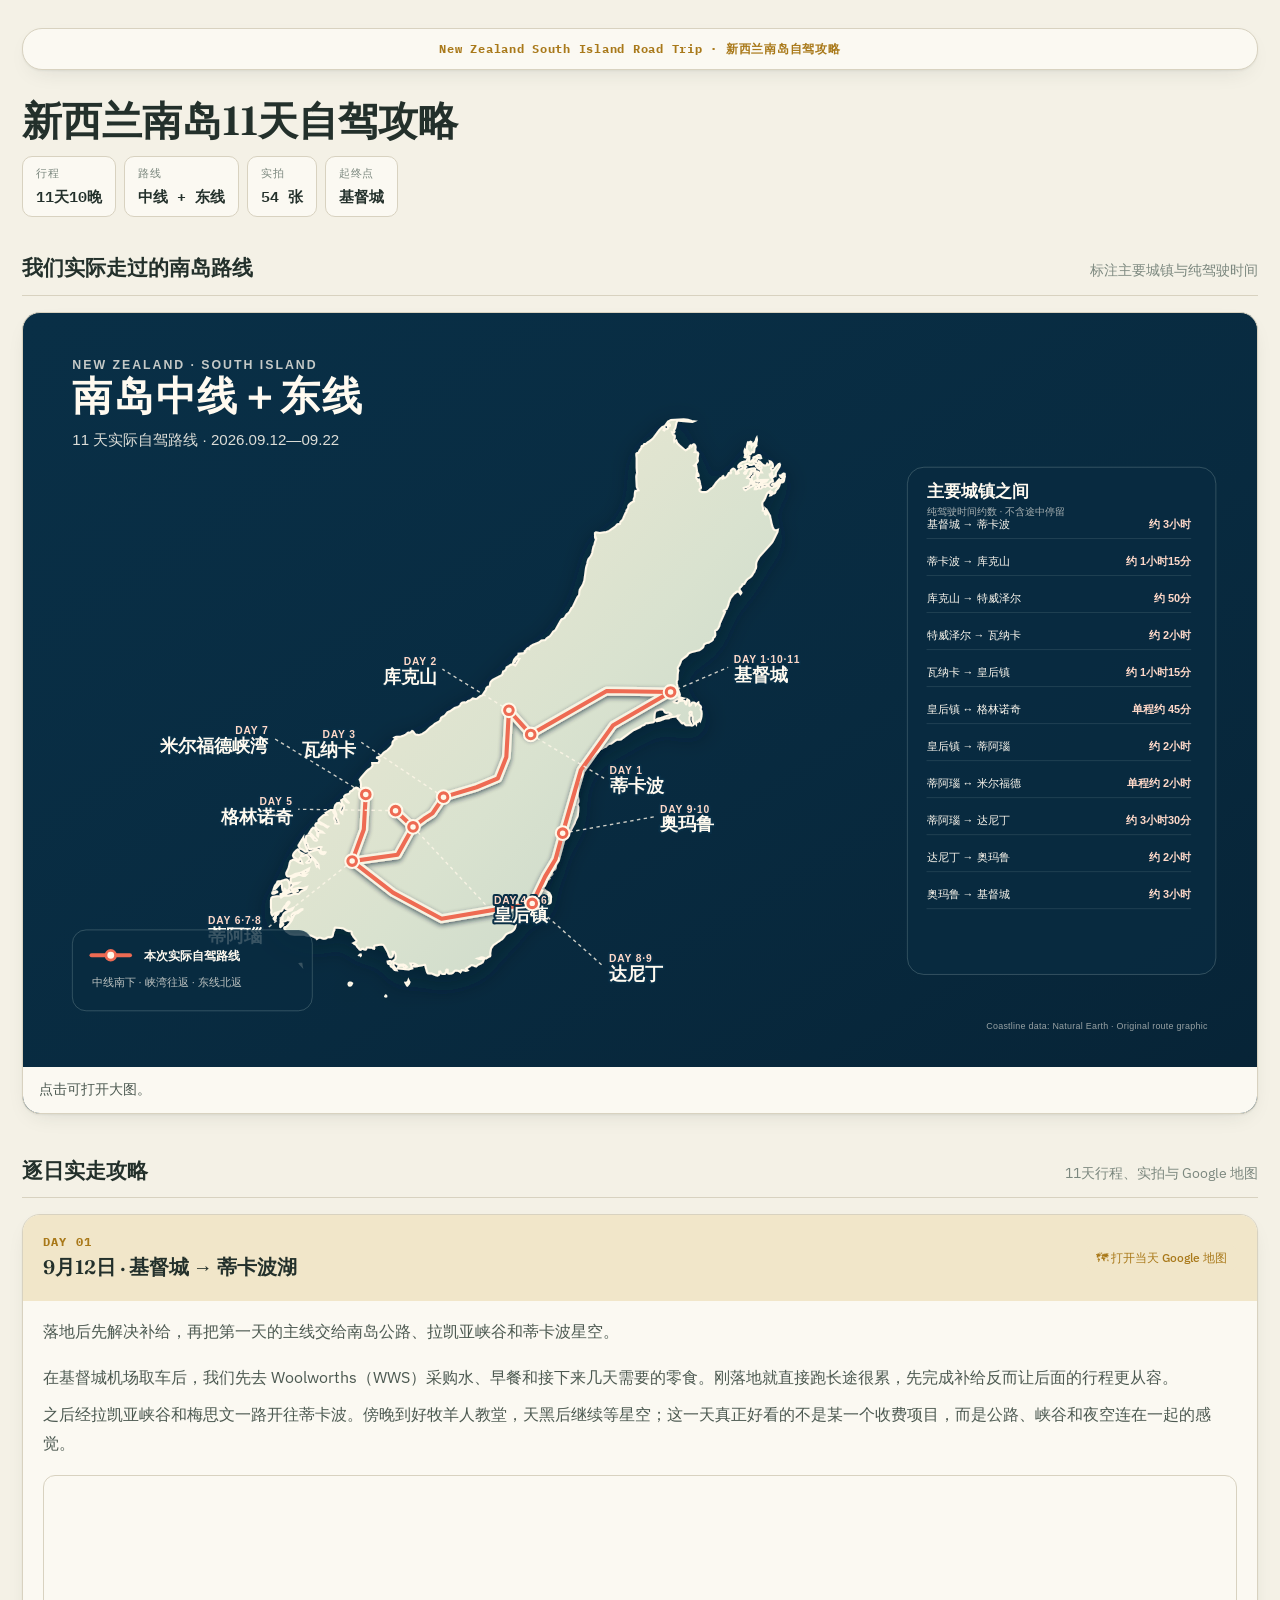
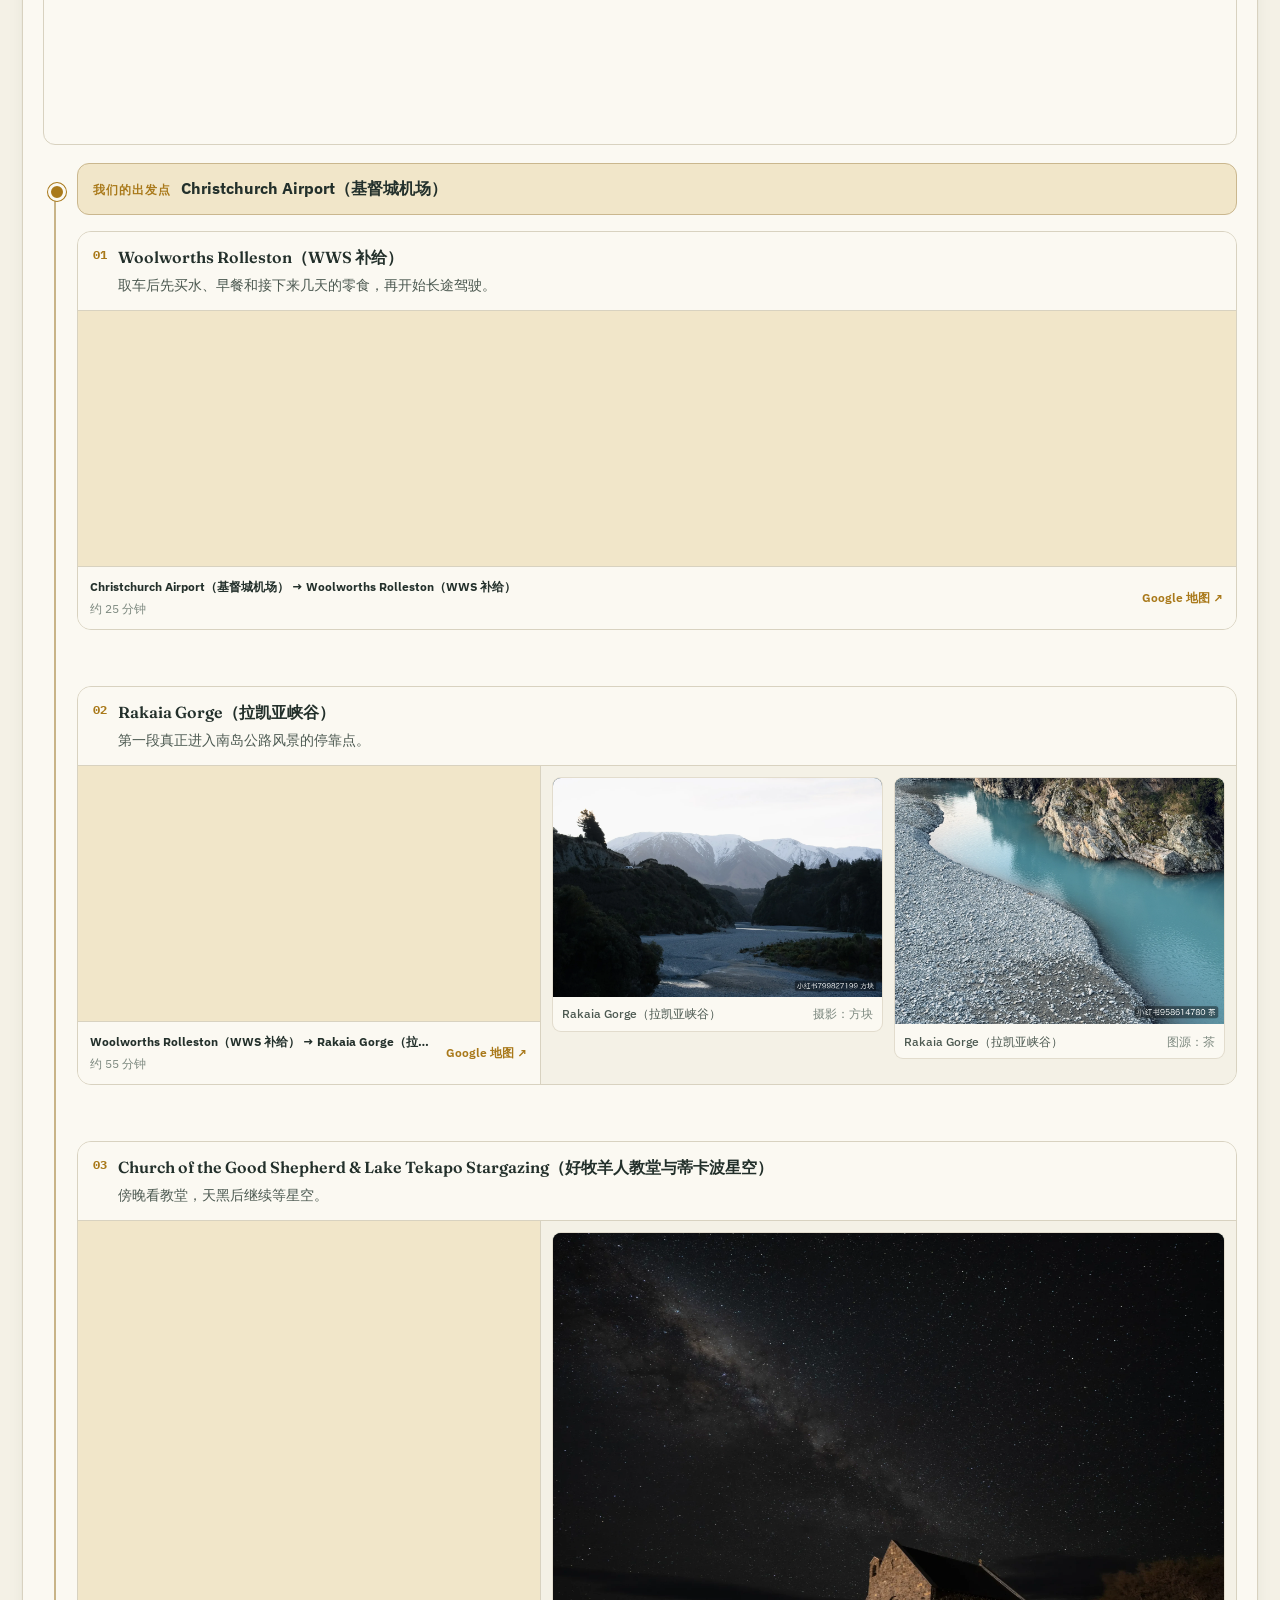
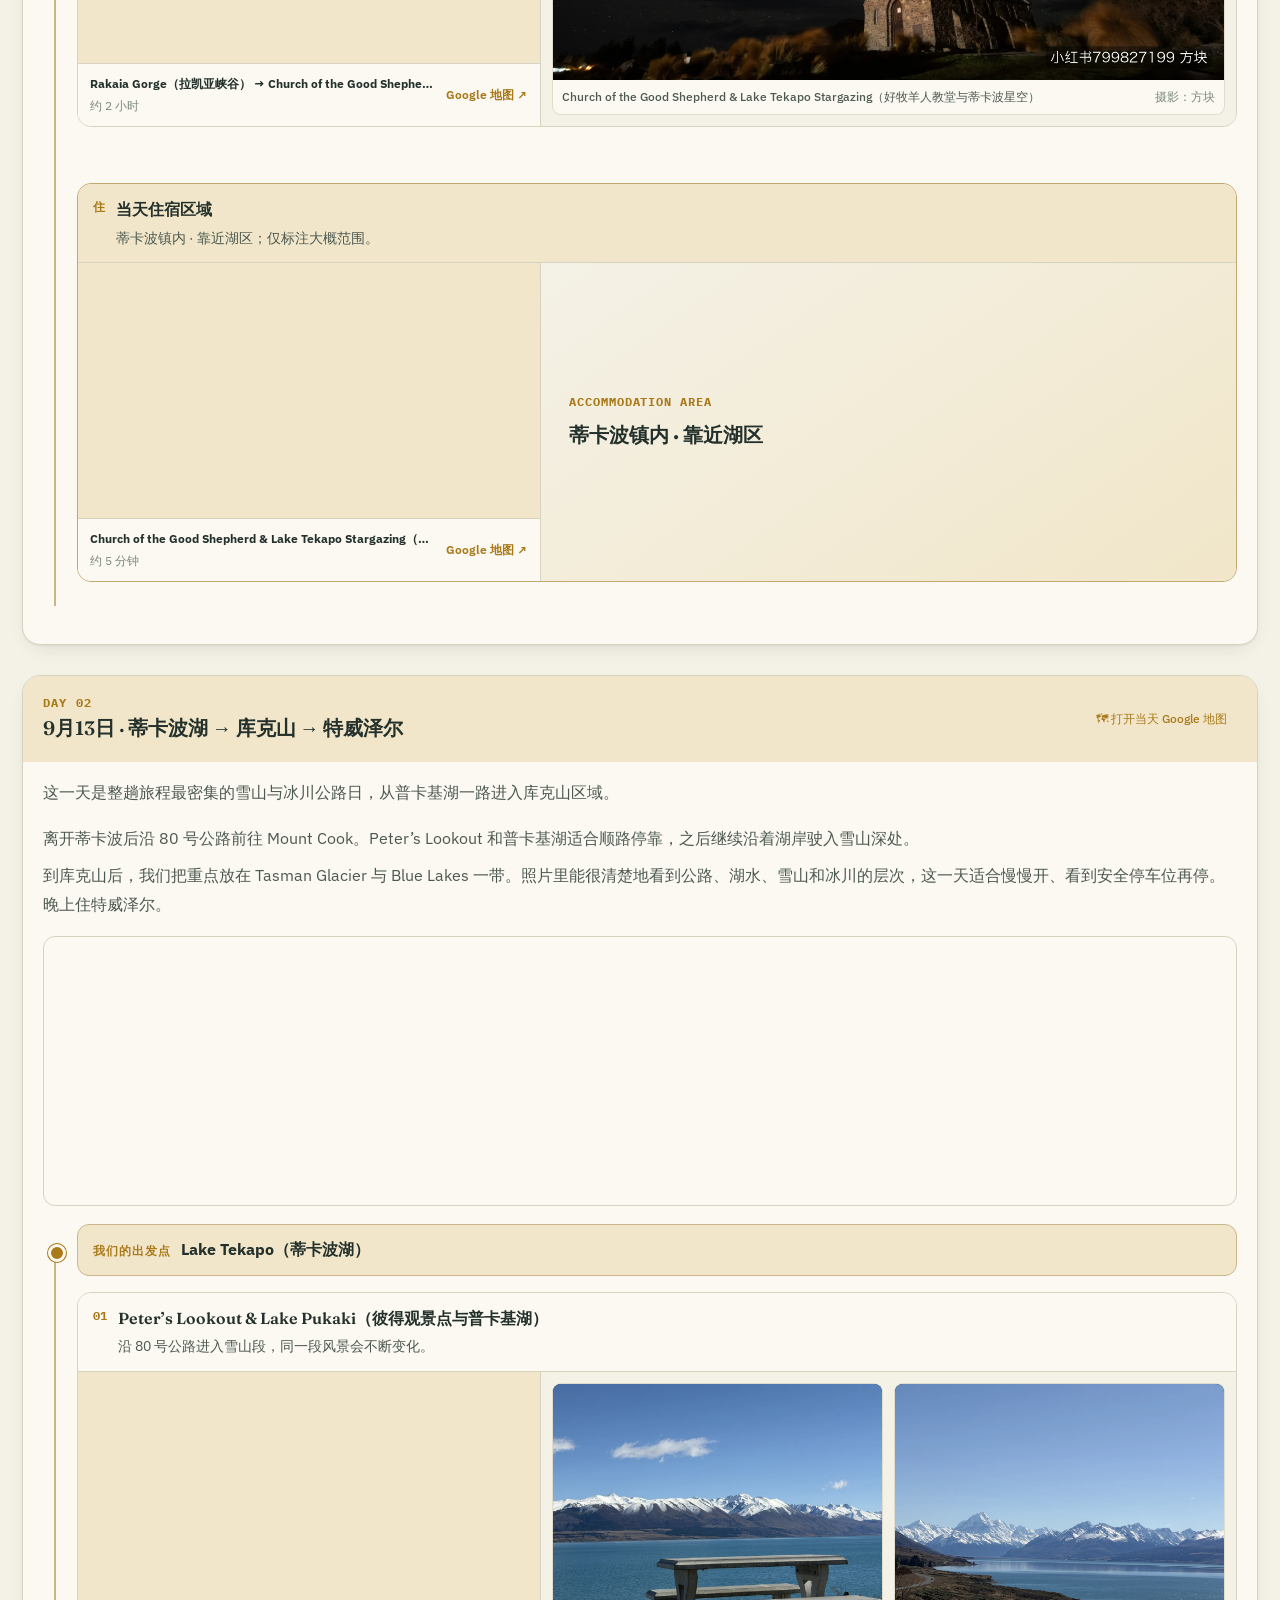
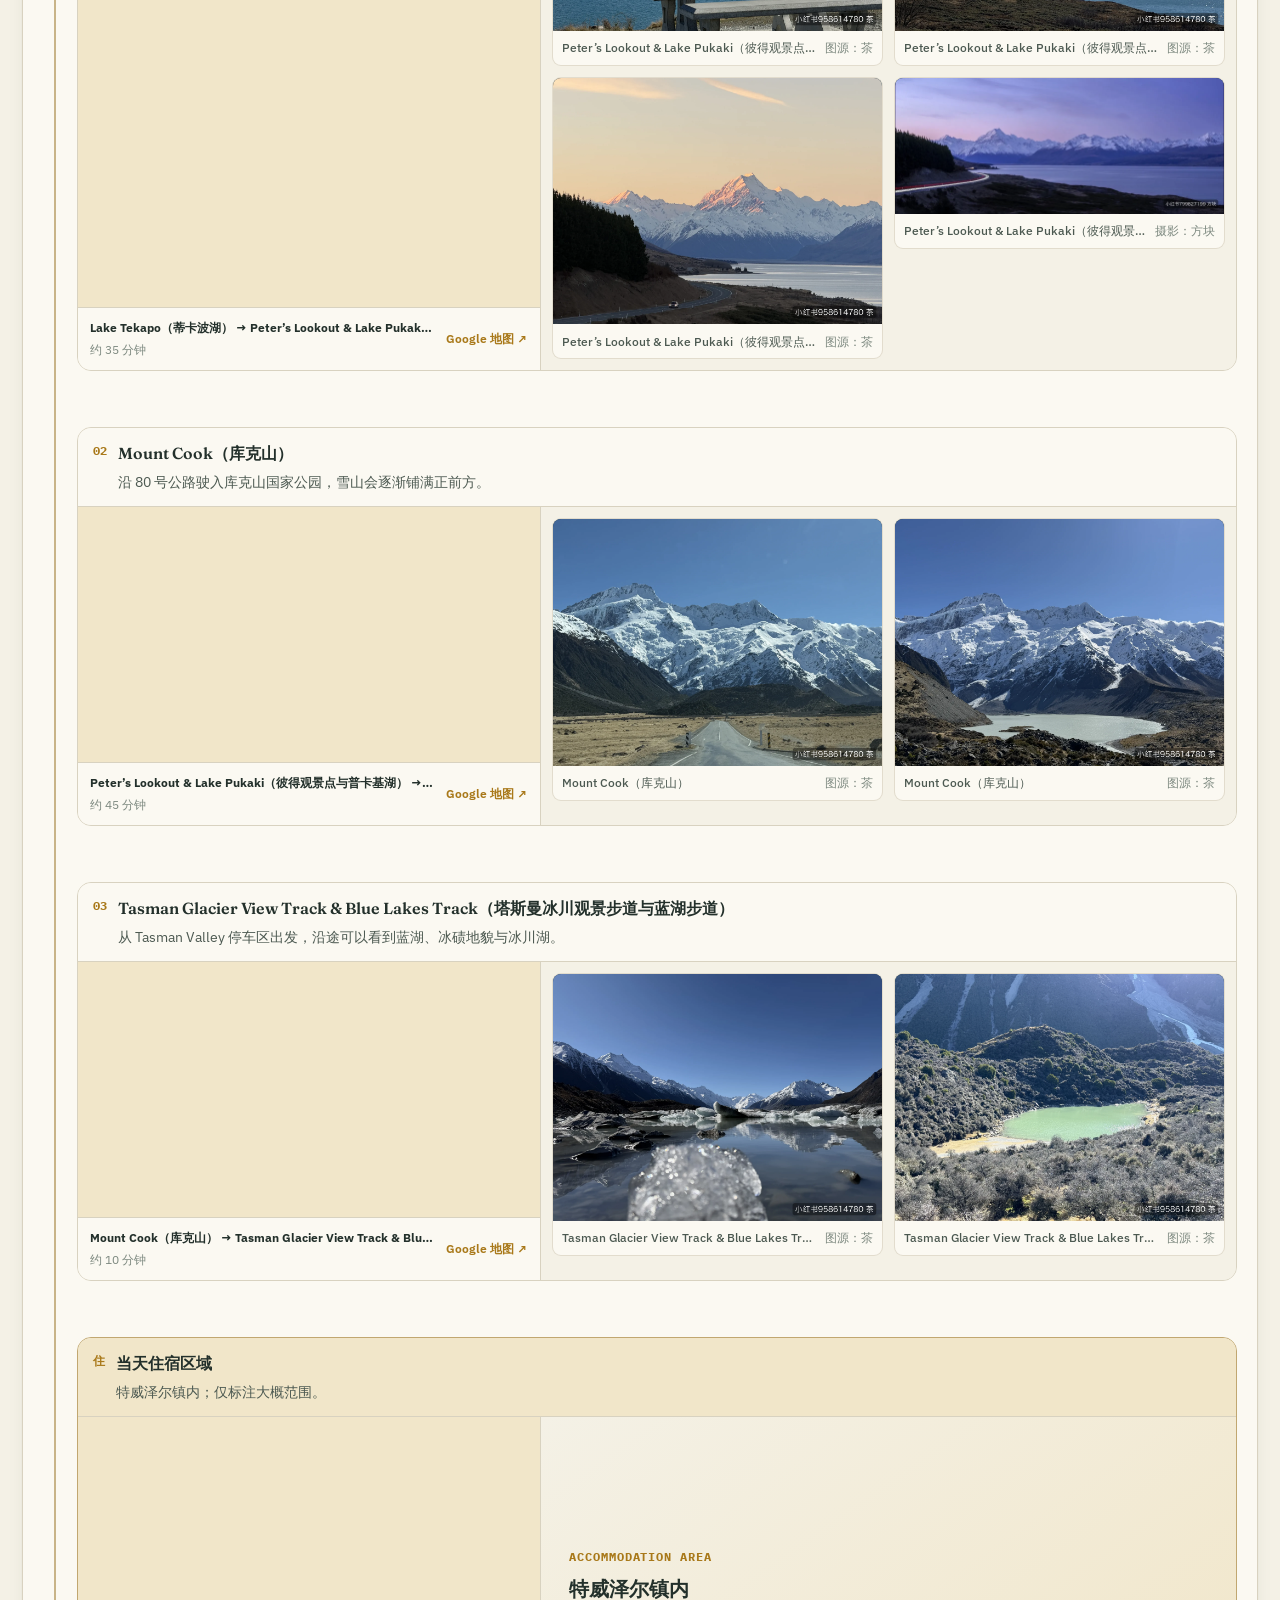
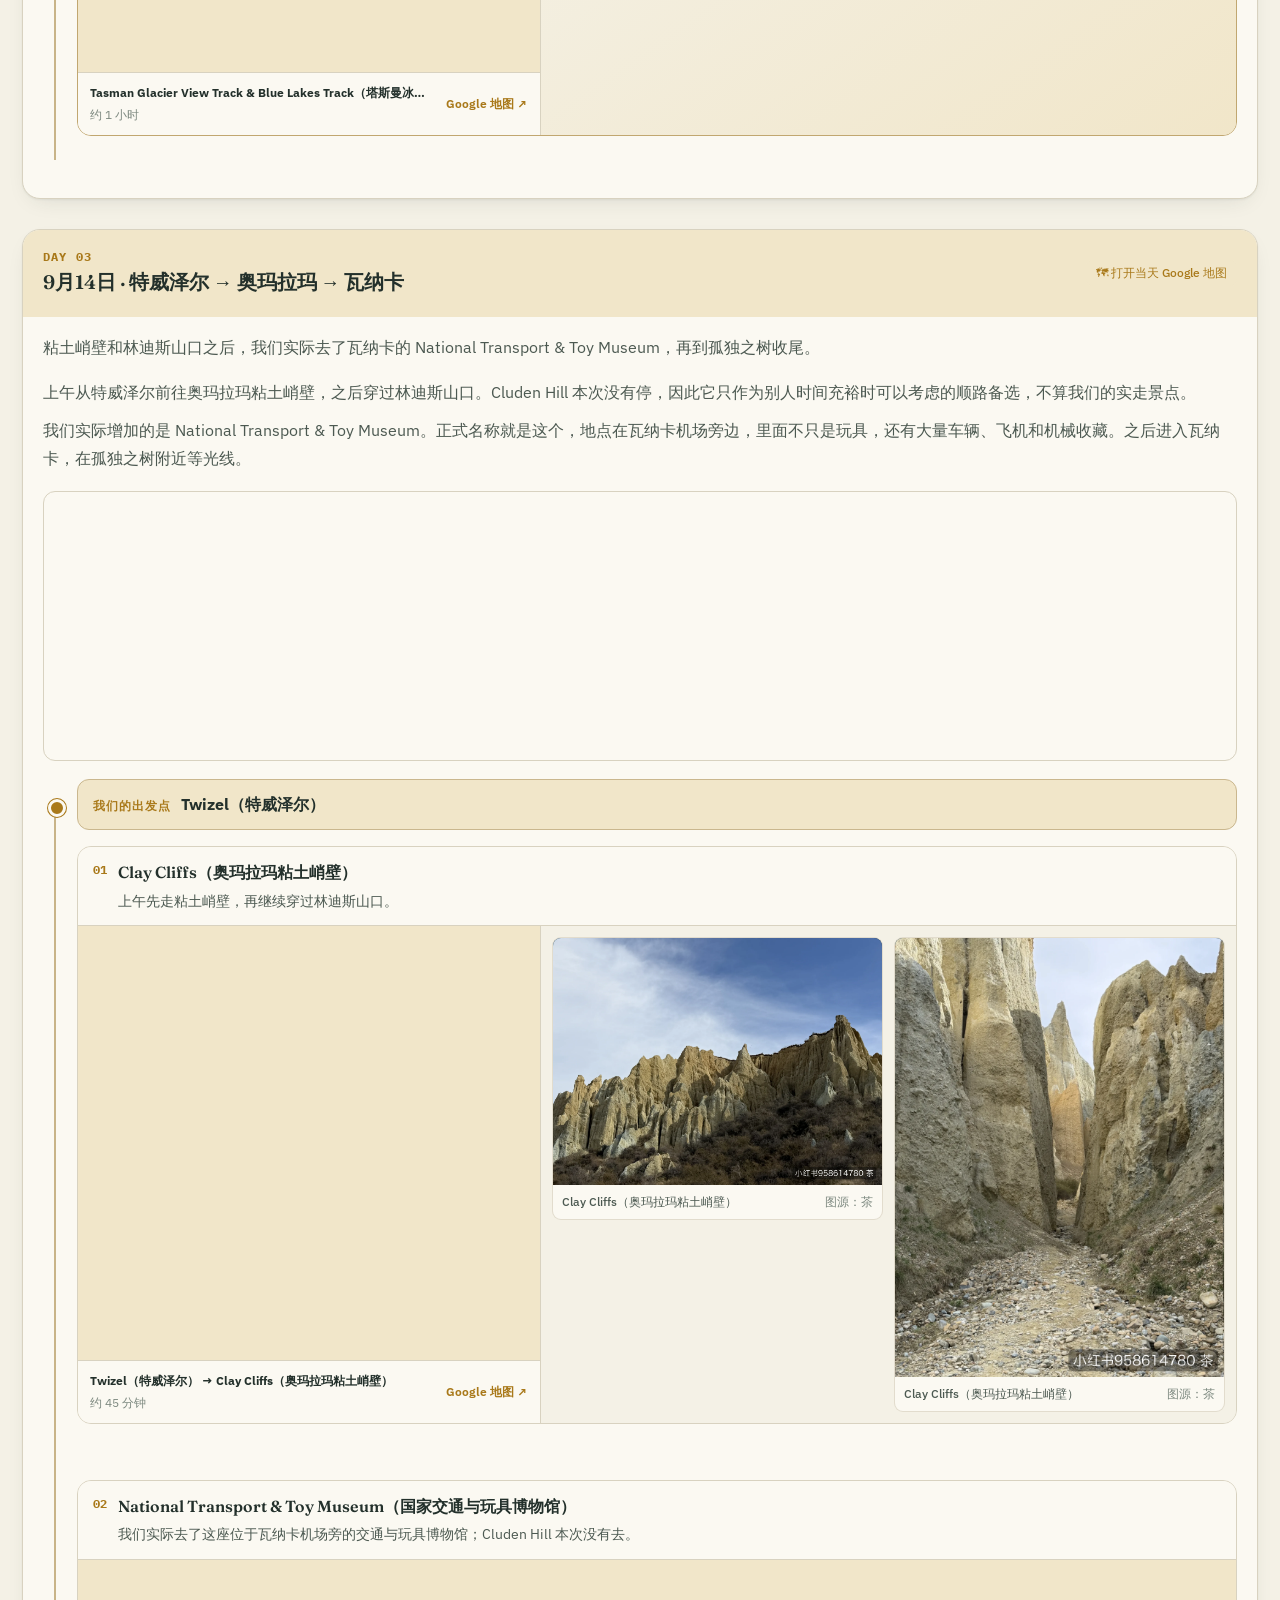
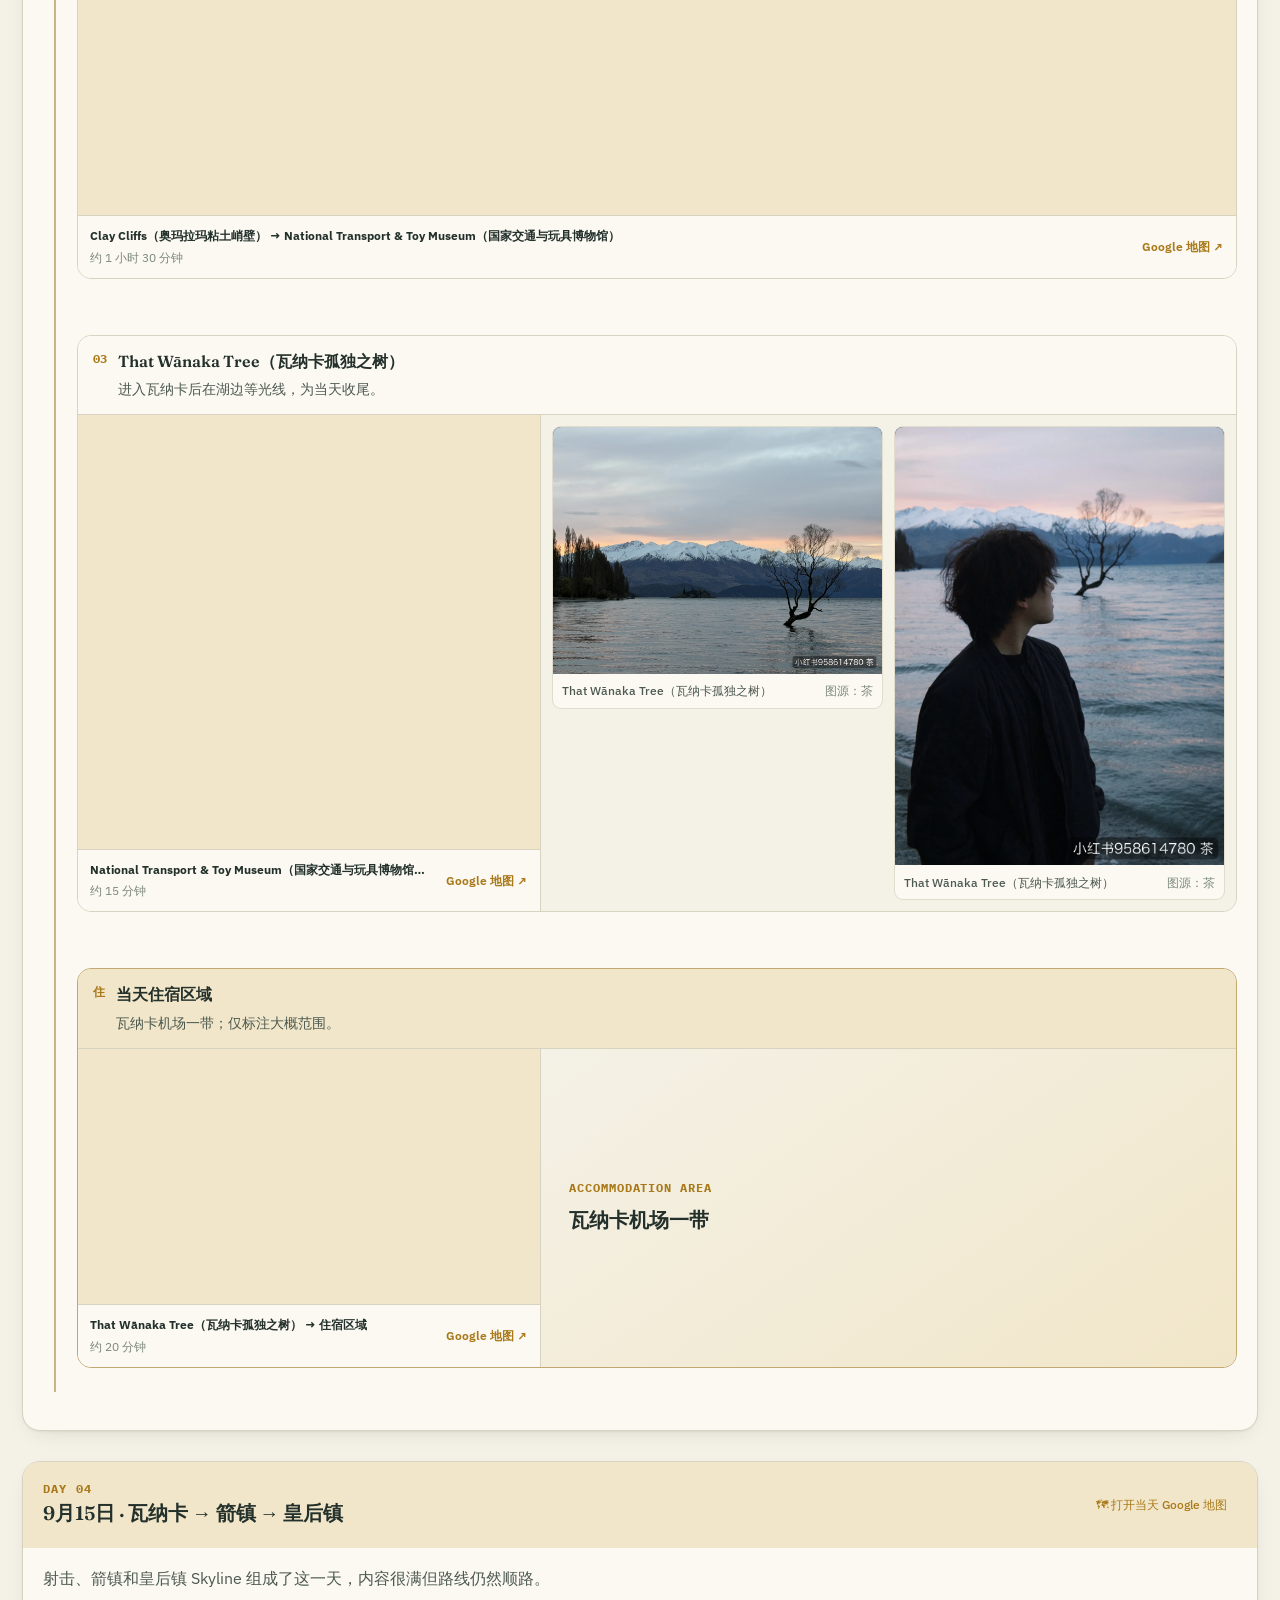
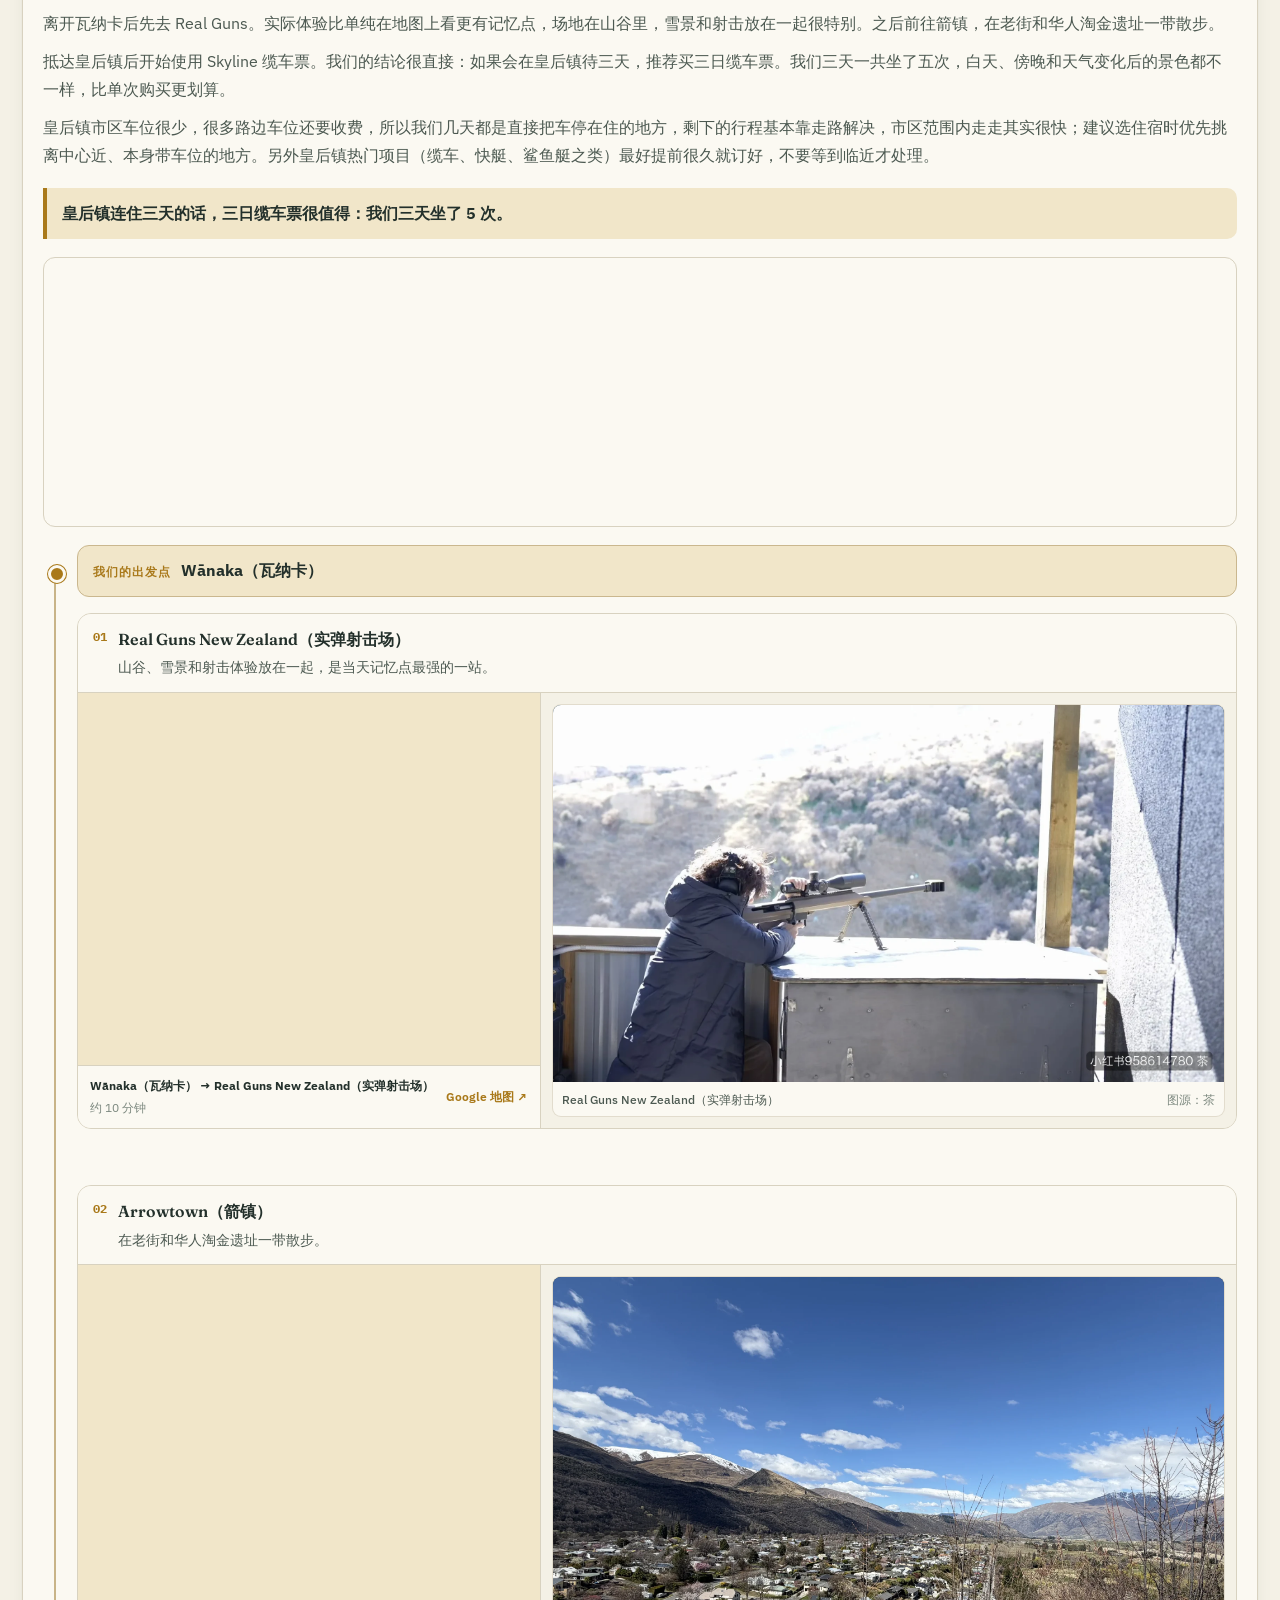
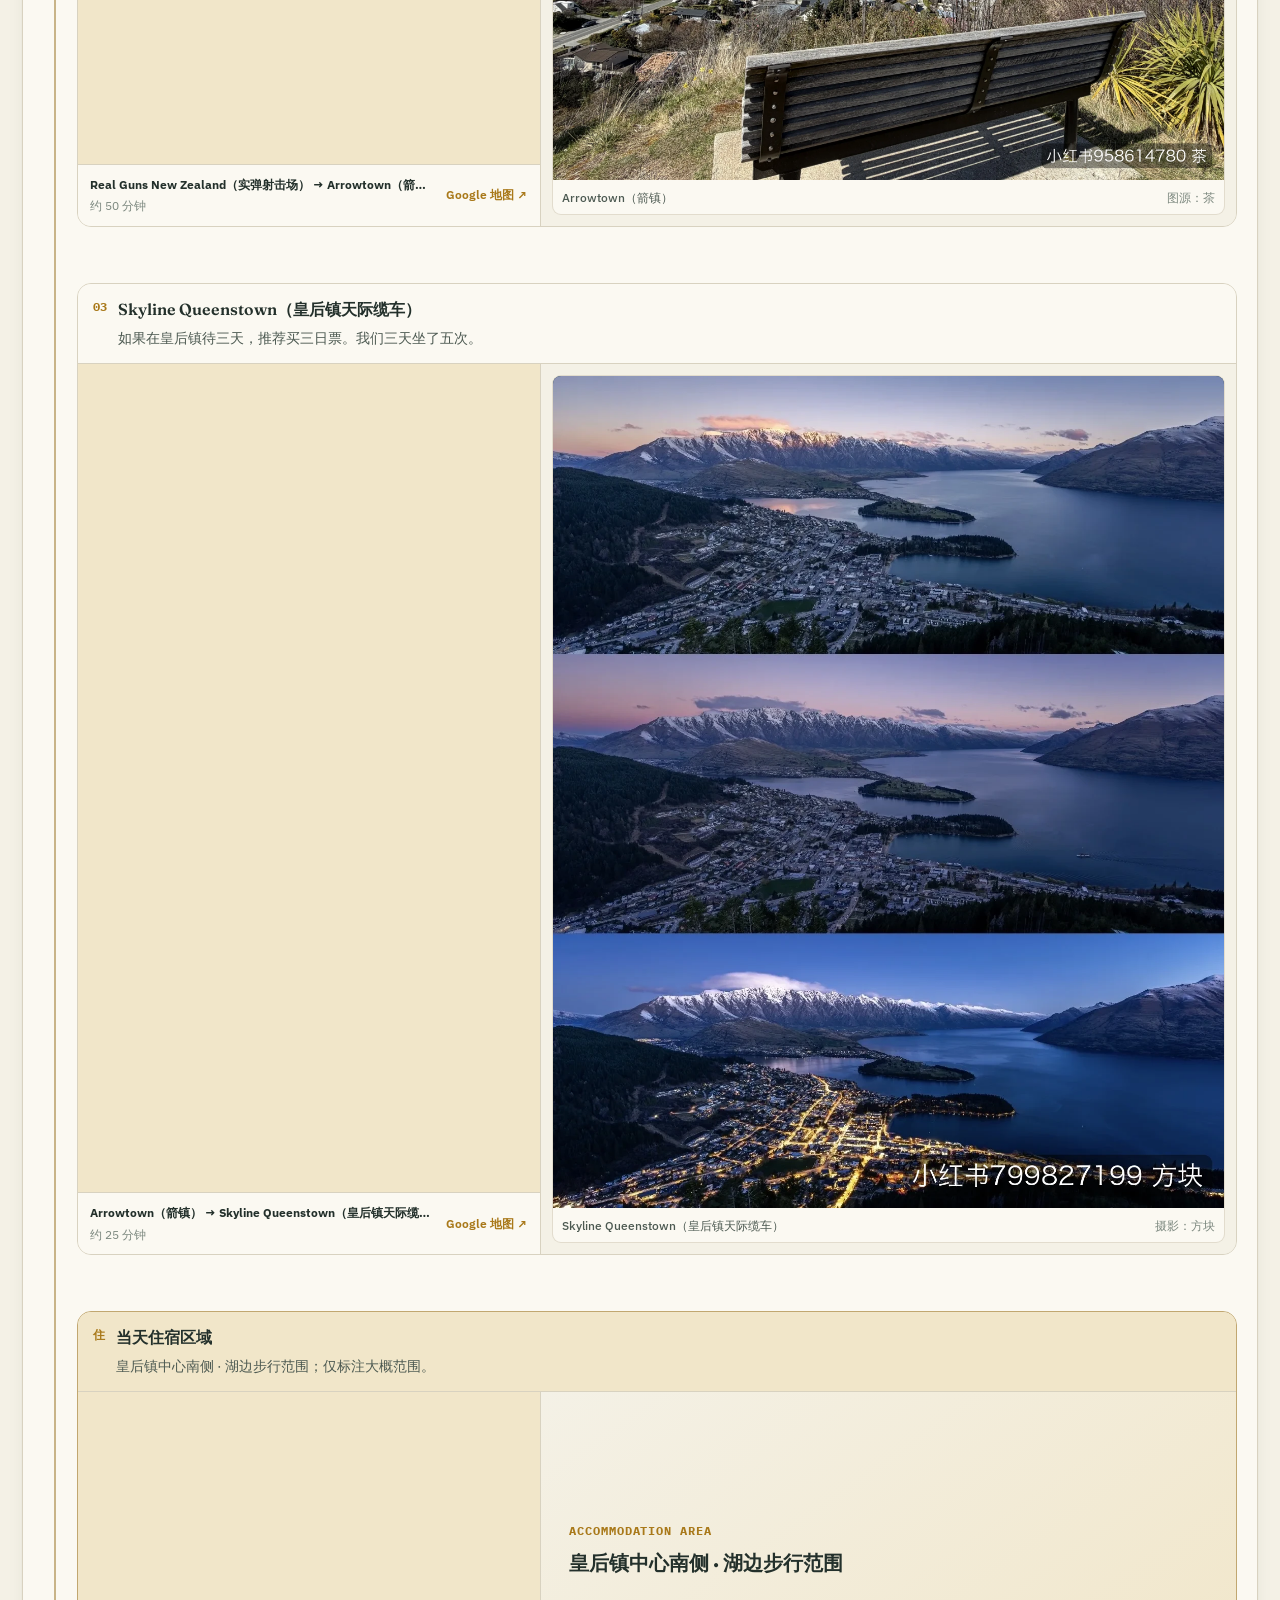
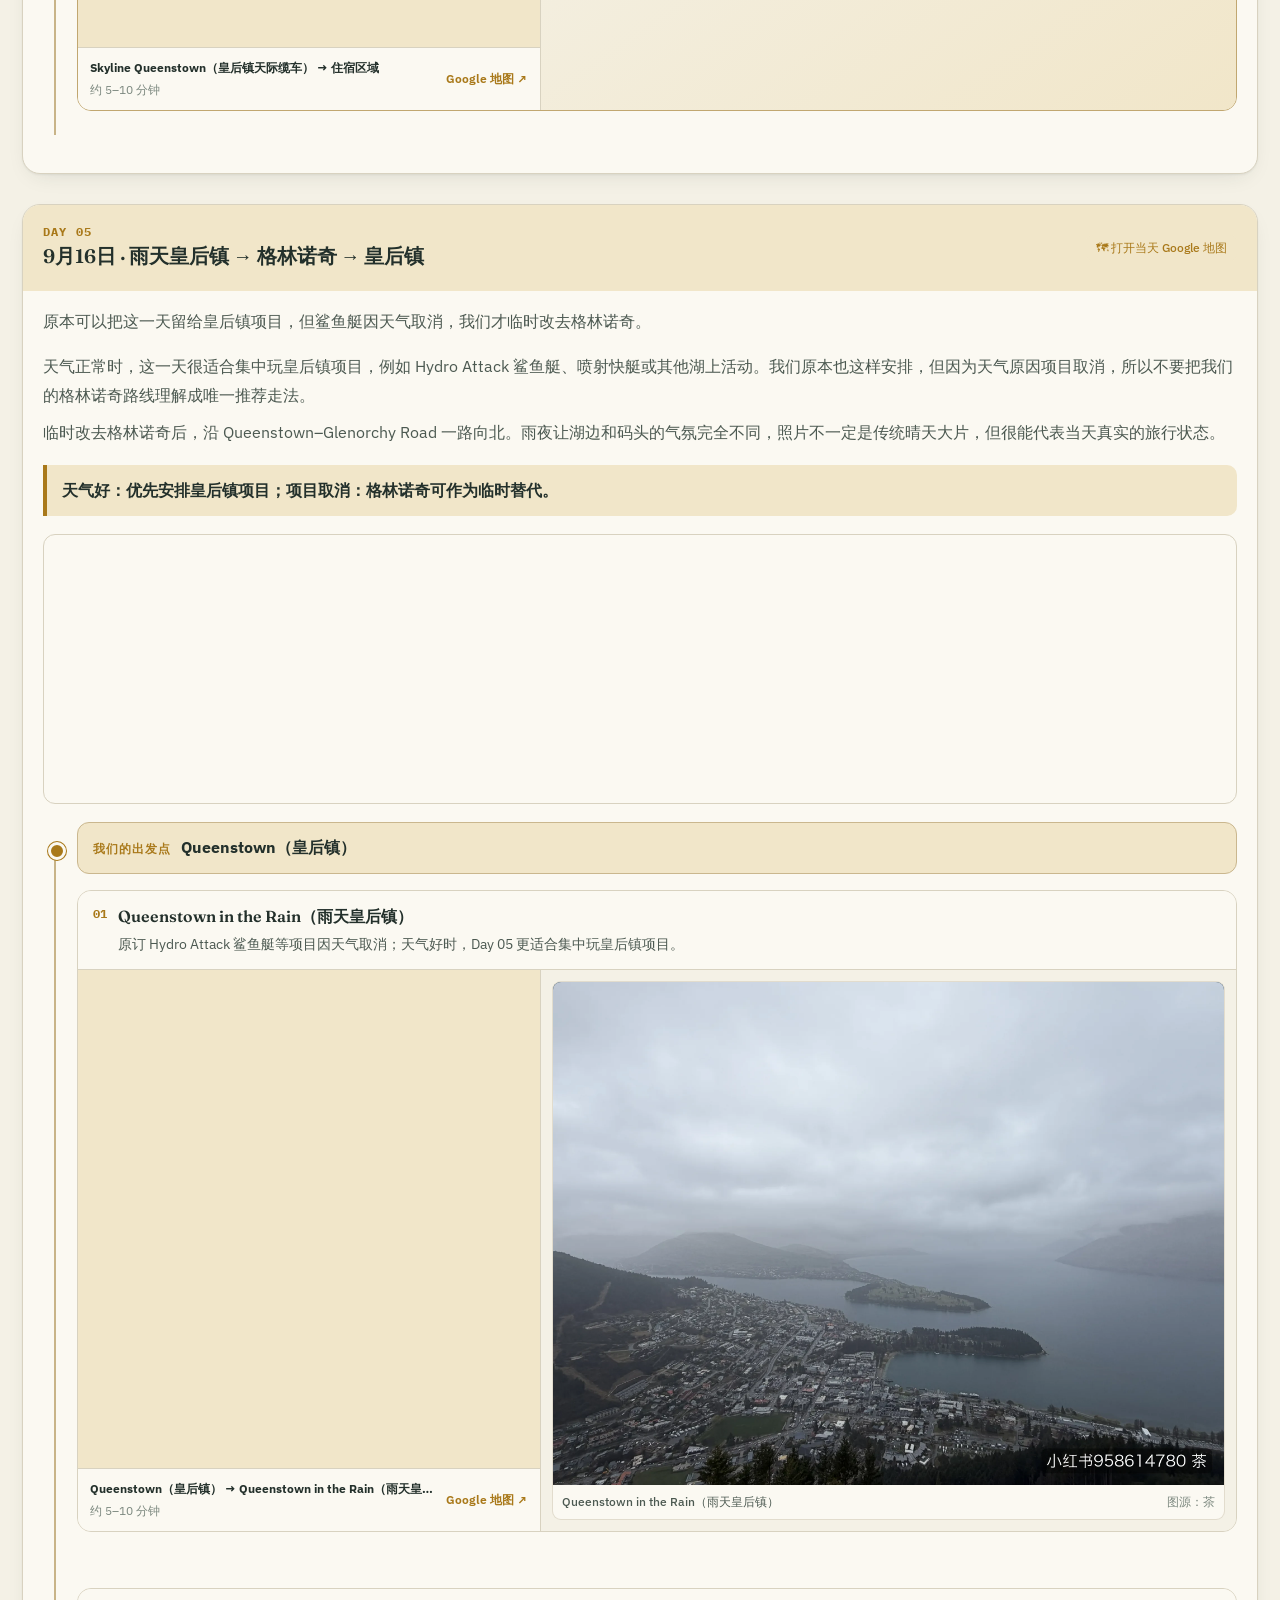
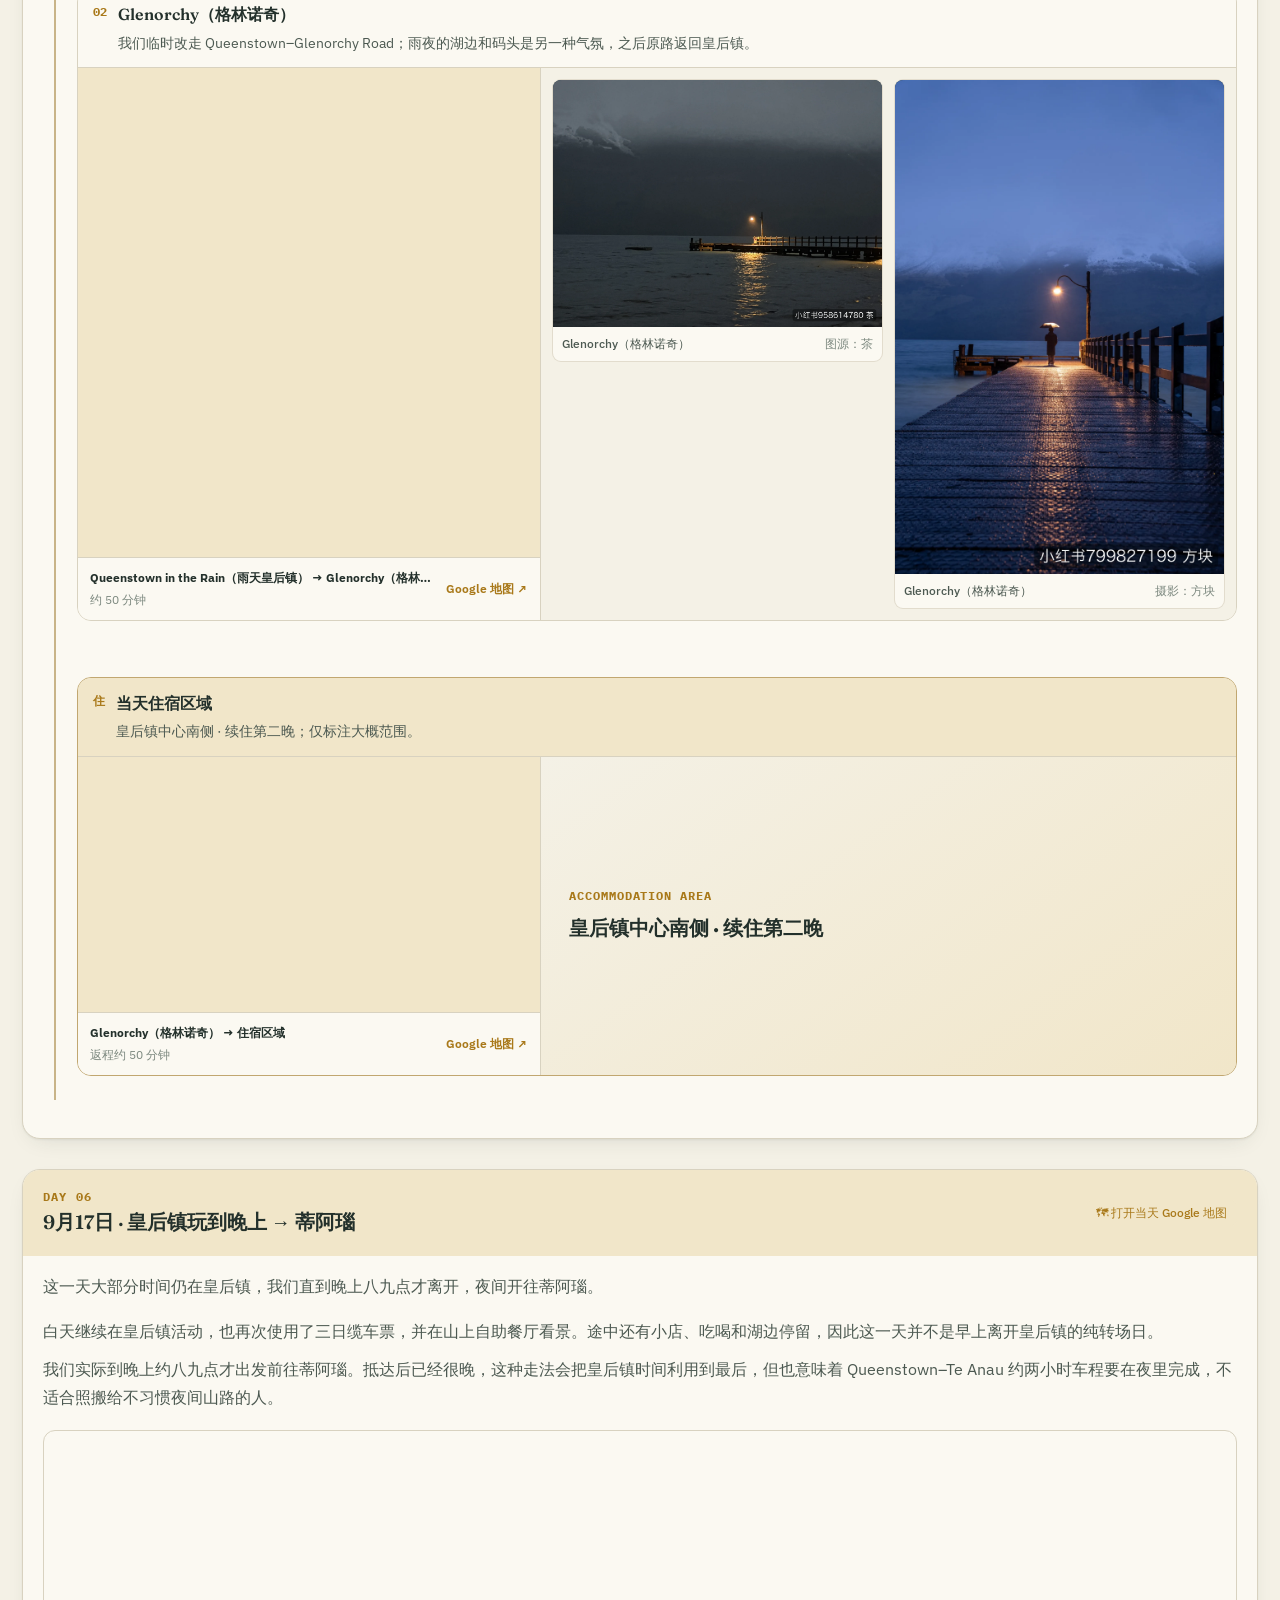
==== commit 8451ceb5: "修正地图与总览路线图：去掉湖泊/重复地点导致的地图无法显示车程问题，补充皇后镇停车与项目预订建议，简化总览图中的 Timaru/Kātiki Point 标注 Co-Authored-By: Clau" ====
--- a/index.html
+++ b/index.html
@@ -58,7 +58,7 @@
     ],
     timeline:["基督城机场取车","Woolworths 补给","拉凯亚峡谷短停","梅思文吃饭/休息","好牧羊人教堂与星空"],
     route:"https://www.google.com/maps/dir/?api=1&origin=Christchurch+Airport%2C+New+Zealand&destination=Lake+Tekapo%2C+New+Zealand&travelmode=driving&waypoints=Woolworths+Rolleston%2C+New+Zealand%7CRakaia+Gorge%2C+New+Zealand%7CMethven%2C+New+Zealand",
-    embed:"https://maps.google.com/maps?saddr=Christchurch%20Airport%2C%20New%20Zealand&daddr=Lake%20Tekapo%2C%20New%20Zealand&output=embed",
+    embed:"https://maps.google.com/maps?saddr=Christchurch%20Airport%2C%20New%20Zealand&daddr=Church%20of%20the%20Good%20Shepherd%2C%20Lake%20Tekapo%2C%20New%20Zealand&output=embed",
     origin:"Christchurch Airport（基督城机场）",
     stops:[
       {title:"Woolworths Rolleston（WWS 补给）", note:"取车后先买水、早餐和接下来几天的零食，再开始长途驾驶。"},
@@ -75,7 +75,7 @@
     ],
     timeline:["蒂卡波出发","普卡基湖与 Peter’s Lookout","80号公路雪山段","库克山区域","Tasman Glacier / Blue Lakes","特威泽尔住宿"],
     route:"https://www.google.com/maps/dir/?api=1&origin=Lake+Tekapo%2C+New+Zealand&destination=Twizel%2C+New+Zealand&travelmode=driving&waypoints=Peter's+Lookout%2C+New+Zealand%7CTasman+Glacier+Viewpoint%2C+New+Zealand",
-    embed:"https://maps.google.com/maps?saddr=Lake%20Tekapo%2C%20New%20Zealand&daddr=Tasman%20Valley%20Car%20Park%2C%20New%20Zealand&output=embed",
+    embed:"https://maps.google.com/maps?saddr=Church%20of%20the%20Good%20Shepherd%2C%20Lake%20Tekapo%2C%20New%20Zealand&daddr=Tasman%20Valley%20Car%20Park%2C%20New%20Zealand&output=embed",
     origin:"Lake Tekapo（蒂卡波湖）",
     stops:[
       {title:"Peter’s Lookout & Lake Pukaki（彼得观景点与普卡基湖）", note:"沿 80 号公路进入雪山段，同一段风景会不断变化。", albums:["DAY2/普卡基湖彼得观景点","DAY2/80号公路库克山拍摄点Peter's Lookout"]},
@@ -105,7 +105,8 @@
     summary:"射击、箭镇和皇后镇 Skyline 组成了这一天，内容很满但路线仍然顺路。",
     story:[
       "离开瓦纳卡后先去 Real Guns。实际体验比单纯在地图上看更有记忆点，场地在山谷里，雪景和射击放在一起很特别。之后前往箭镇，在老街和华人淘金遗址一带散步。",
-      "抵达皇后镇后开始使用 Skyline 缆车票。我们的结论很直接：如果会在皇后镇待三天，推荐买三日缆车票。我们三天一共坐了五次，白天、傍晚和天气变化后的景色都不一样，比单次购买更划算。"
+      "抵达皇后镇后开始使用 Skyline 缆车票。我们的结论很直接：如果会在皇后镇待三天，推荐买三日缆车票。我们三天一共坐了五次，白天、傍晚和天气变化后的景色都不一样，比单次购买更划算。",
+      "皇后镇市区车位很少，很多路边车位还要收费，所以我们几天都是直接把车停在住的地方，剩下的行程基本靠走路解决，市区范围内走走其实很快；建议选住宿时优先挑离中心近、本身带车位的地方。另外皇后镇热门项目（缆车、快艇、鲨鱼艇之类）最好提前很久就订好，不要等到临近才处理。"
     ],
     timeline:["瓦纳卡出发","Real Guns","箭镇","皇后镇入住","Skyline 天际缆车"],
     route:"https://www.google.com/maps/dir/?api=1&origin=Wanaka%2C+New+Zealand&destination=Queenstown%2C+New+Zealand&travelmode=driving&waypoints=Real+Guns+New+Zealand%7CArrowtown%2C+New+Zealand",
@@ -164,7 +165,7 @@
     embed:"https://maps.google.com/maps?saddr=Te%20Anau%2C%20New%20Zealand&daddr=Milford%20Sound%20Visitor%20Terminal%2C%20New%20Zealand&output=embed",
     origin:"Te Anau（蒂阿瑙）",
     stops:[
-      {title:"Milford Sound Cruise（米尔福德峡湾巡游）", note:"我们预订了上午 11 点的班次，所以早上从蒂阿瑙直接开到码头。", album:"DAY7", files:["峡湾.webp","巡游瀑布.webp"]},
+      {title:"Milford Sound Cruise（米尔福德峡湾巡游）", note:"我们预订了上午 11 点的班次，所以早上从蒂阿瑙直接开到 Visitor Terminal 旁边的免费停车场；码头旁的停车场更贵，没必要为了省几步路多花钱。", album:"DAY7", files:["峡湾.webp","巡游瀑布.webp"]},
       {title:"State Highway 94 & 1855 Lookout（SH94 公路与 1855 观景点）", note:"巡游结束后沿 SH94 返回，回程再慢慢停靠雪山和公路观景点。", album:"DAY7", files:["1855观景台f.webp"]},
       {title:"Kea on the Return Drive（返程遇见啄羊鹦鹉）", note:"这是计划外的相遇，也是当天最惊喜的片段之一；之后直接返回蒂阿瑙。", album:"DAY7", files:["返程路上遇到的啄羊鹦鹉1f.webp","返程路上遇到的啄羊鹦鹉2f.webp"]}
     ]
@@ -245,8 +246,8 @@
     {to:"Woolworths Rolleston, New Zealand", drive:"约 25 分钟"},
     {to:"Rakaia Gorge, New Zealand", drive:"约 55 分钟"},
     {to:"Church of the Good Shepherd, Lake Tekapo, New Zealand", drive:"约 2 小时"}
-  ], stay:{area:"蒂卡波镇内 · 靠近湖区", query:"Lake Tekapo, New Zealand", drive:"约 5 分钟"}},
-  "02": {originQuery:"Lake Tekapo, New Zealand", legs:[
+  ], stay:{area:"蒂卡波镇内 · 靠近湖区", query:"Church of the Good Shepherd, Lake Tekapo, New Zealand", drive:"约 5 分钟"}},
+  "02": {originQuery:"Church of the Good Shepherd, Lake Tekapo, New Zealand", legs:[
     {to:"Peter's Lookout, New Zealand", drive:"约 35 分钟"},
     {to:"Aoraki Mount Cook Village, New Zealand", drive:"约 45 分钟"},
     {to:"Tasman Valley Car Park, New Zealand", drive:"约 10 分钟"}
@@ -262,19 +263,19 @@
     {to:"Skyline Queenstown, New Zealand", drive:"约 25 分钟"}
   ], stay:{area:"皇后镇中心南侧 · 湖边步行范围", query:"Queenstown Central, New Zealand", drive:"约 5–10 分钟"}},
   "05": {originQuery:"Queenstown Central, New Zealand", legs:[
-    {to:"Queenstown, New Zealand", drive:"镇内活动"},
+    {to:"Skyline Queenstown, New Zealand", drive:"约 5–10 分钟"},
     {to:"Glenorchy Wharf, New Zealand", drive:"约 50 分钟"}
   ], stay:{area:"皇后镇中心南侧 · 续住第二晚", query:"Queenstown Central, New Zealand", drive:"返程约 50 分钟"}},
   "06": {originQuery:"Queenstown Central, New Zealand", legs:[
     {to:"Skyline Queenstown, New Zealand", drive:"约 5–10 分钟"},
     {to:"Queenstown, New Zealand", drive:"镇内活动"},
-    {to:"Lake Te Anau, New Zealand", drive:"约 2 小时"}
+    {to:"Te Anau, New Zealand", drive:"约 2 小时"}
   ]},
   "07": {originQuery:"Te Anau, New Zealand", legs:[
     {to:"Milford Sound Visitor Terminal, New Zealand", drive:"约 2 小时"},
     {to:"Homer Tunnel, New Zealand", drive:"返程约 25 分钟"},
     {to:"Monkey Creek, New Zealand", drive:"返程约 15 分钟"}
-  ], stay:{area:"蒂阿瑙湖南端 · 续住第二晚", query:"Lake Te Anau, New Zealand", drive:"约 1 小时 30 分钟"}},
+  ], stay:{area:"蒂阿瑙湖南端 · 续住第二晚", query:"Te Anau, New Zealand", drive:"约 1 小时 30 分钟"}},
   "08": {originQuery:"Te Anau, New Zealand", legs:[
     {to:"Dunedin, New Zealand", drive:"约 3 小时 30 分钟"},
     {to:"Sandfly Bay, New Zealand", drive:"市区出发约 35 分钟"},
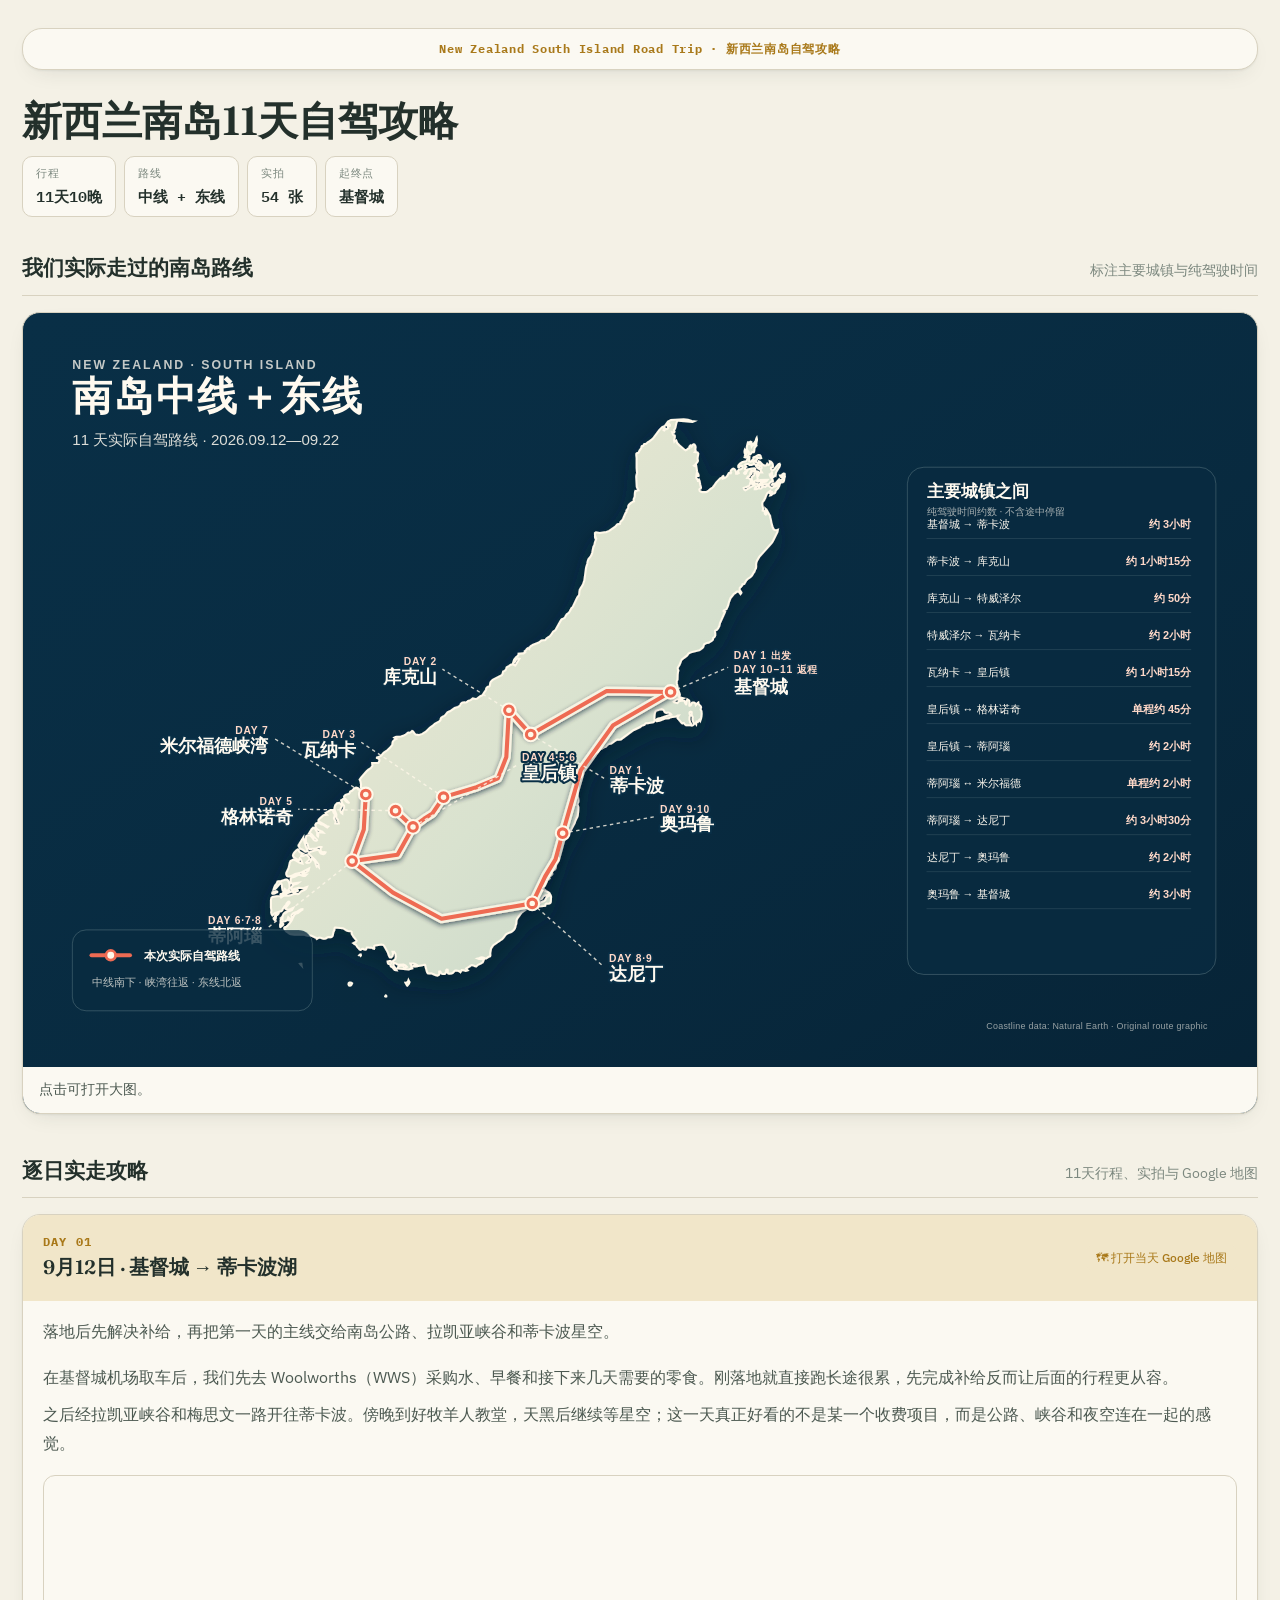
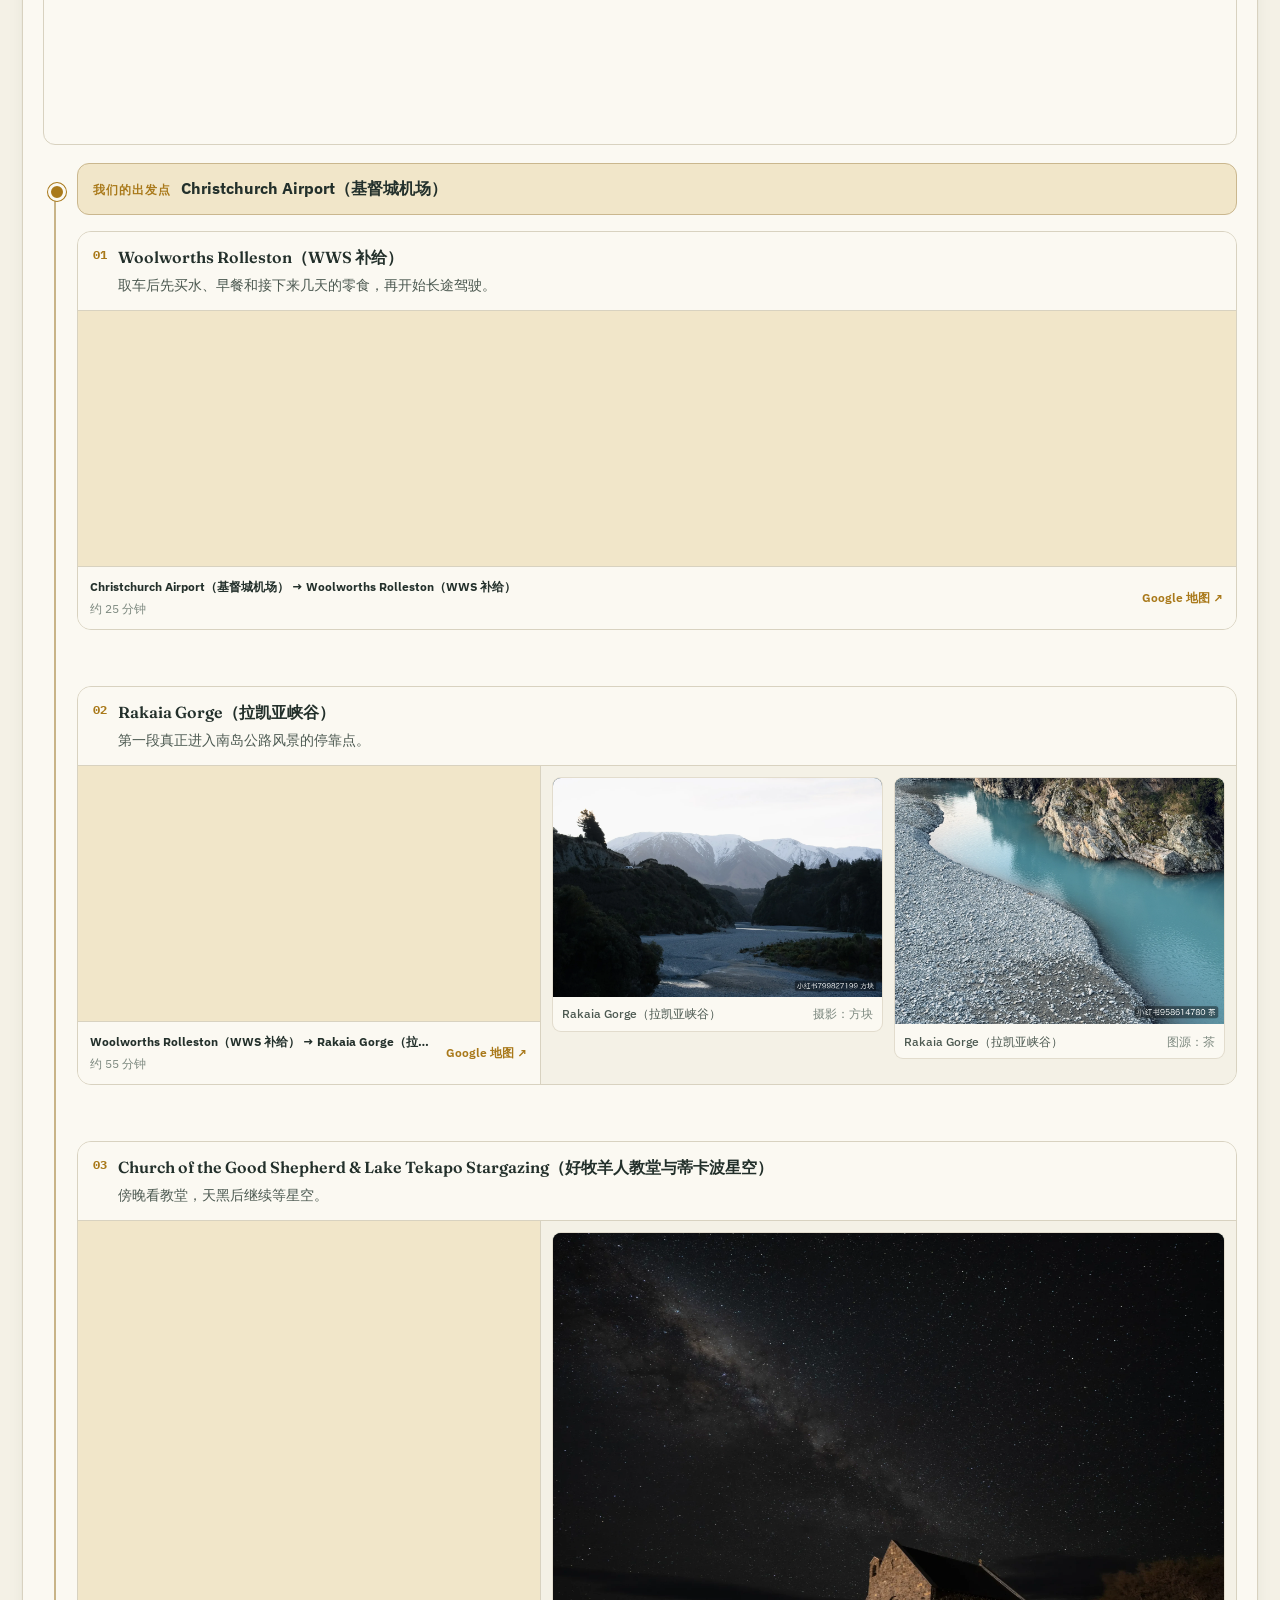
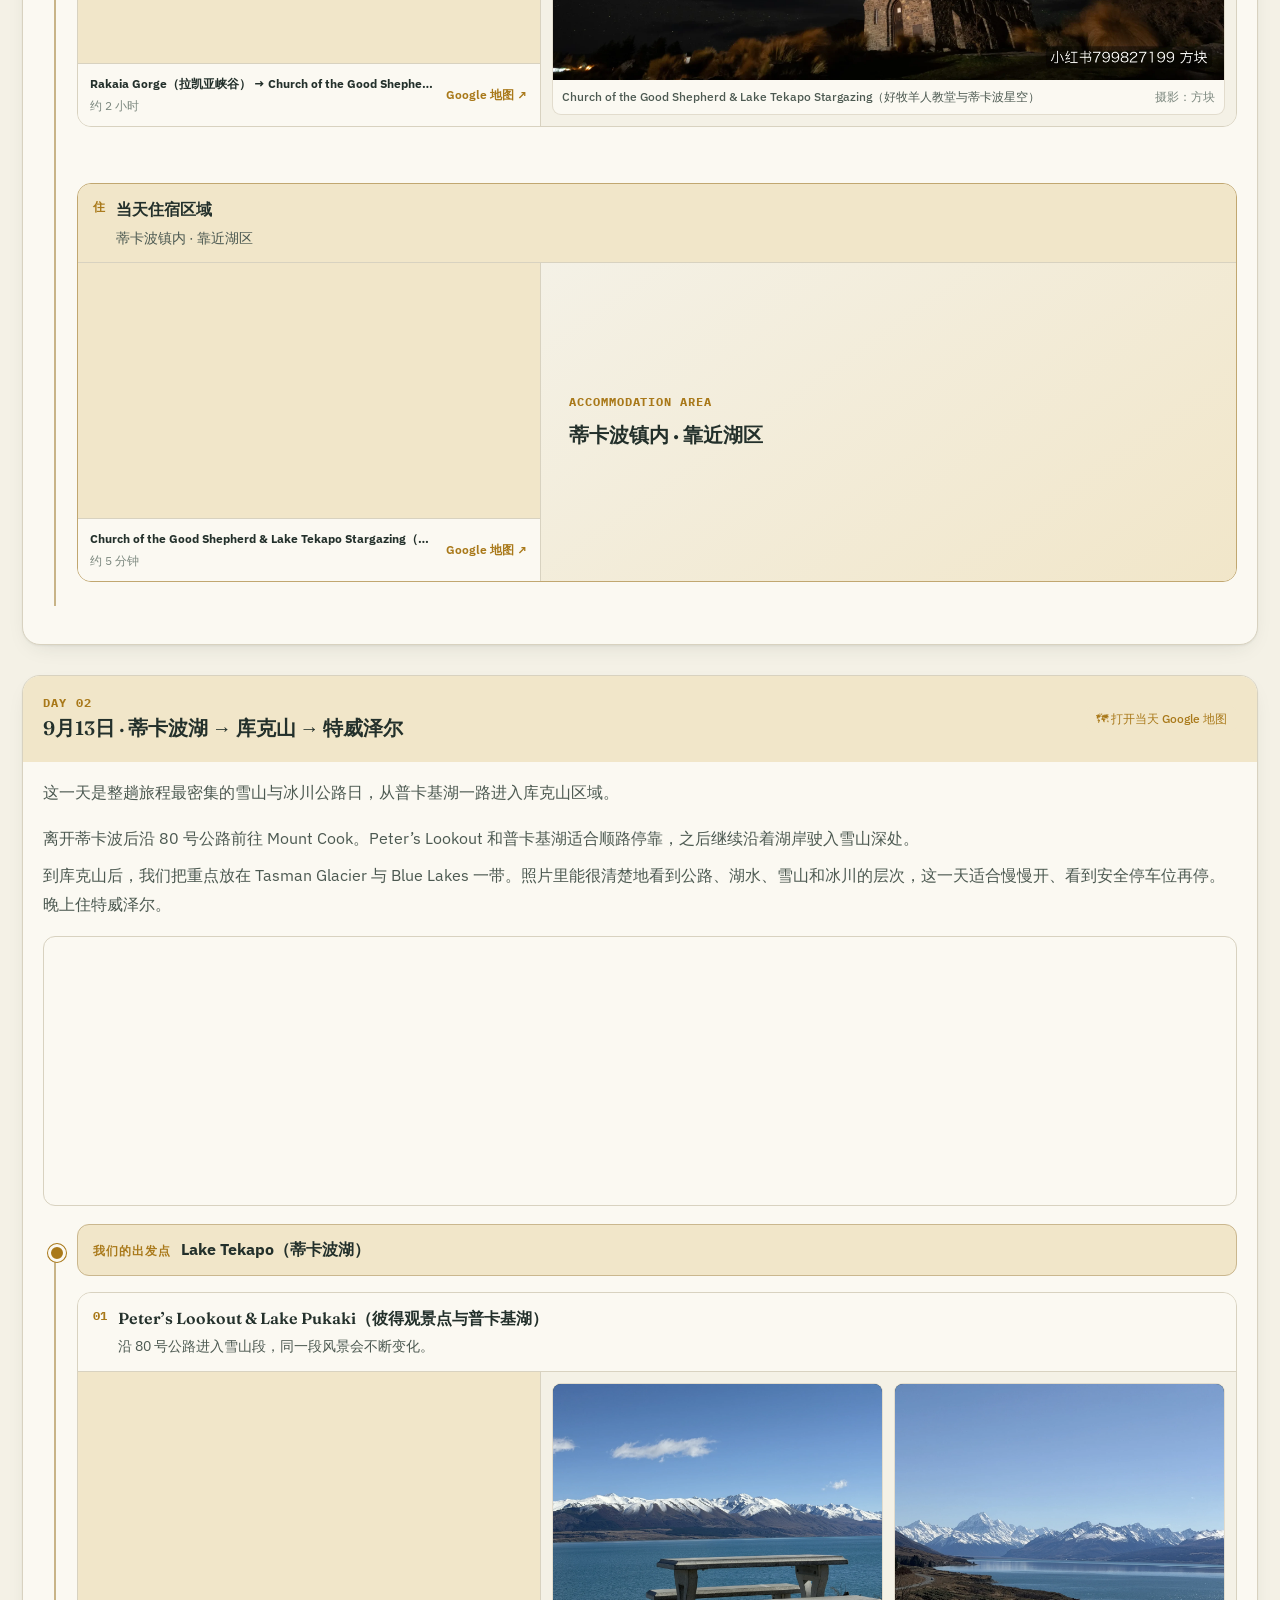
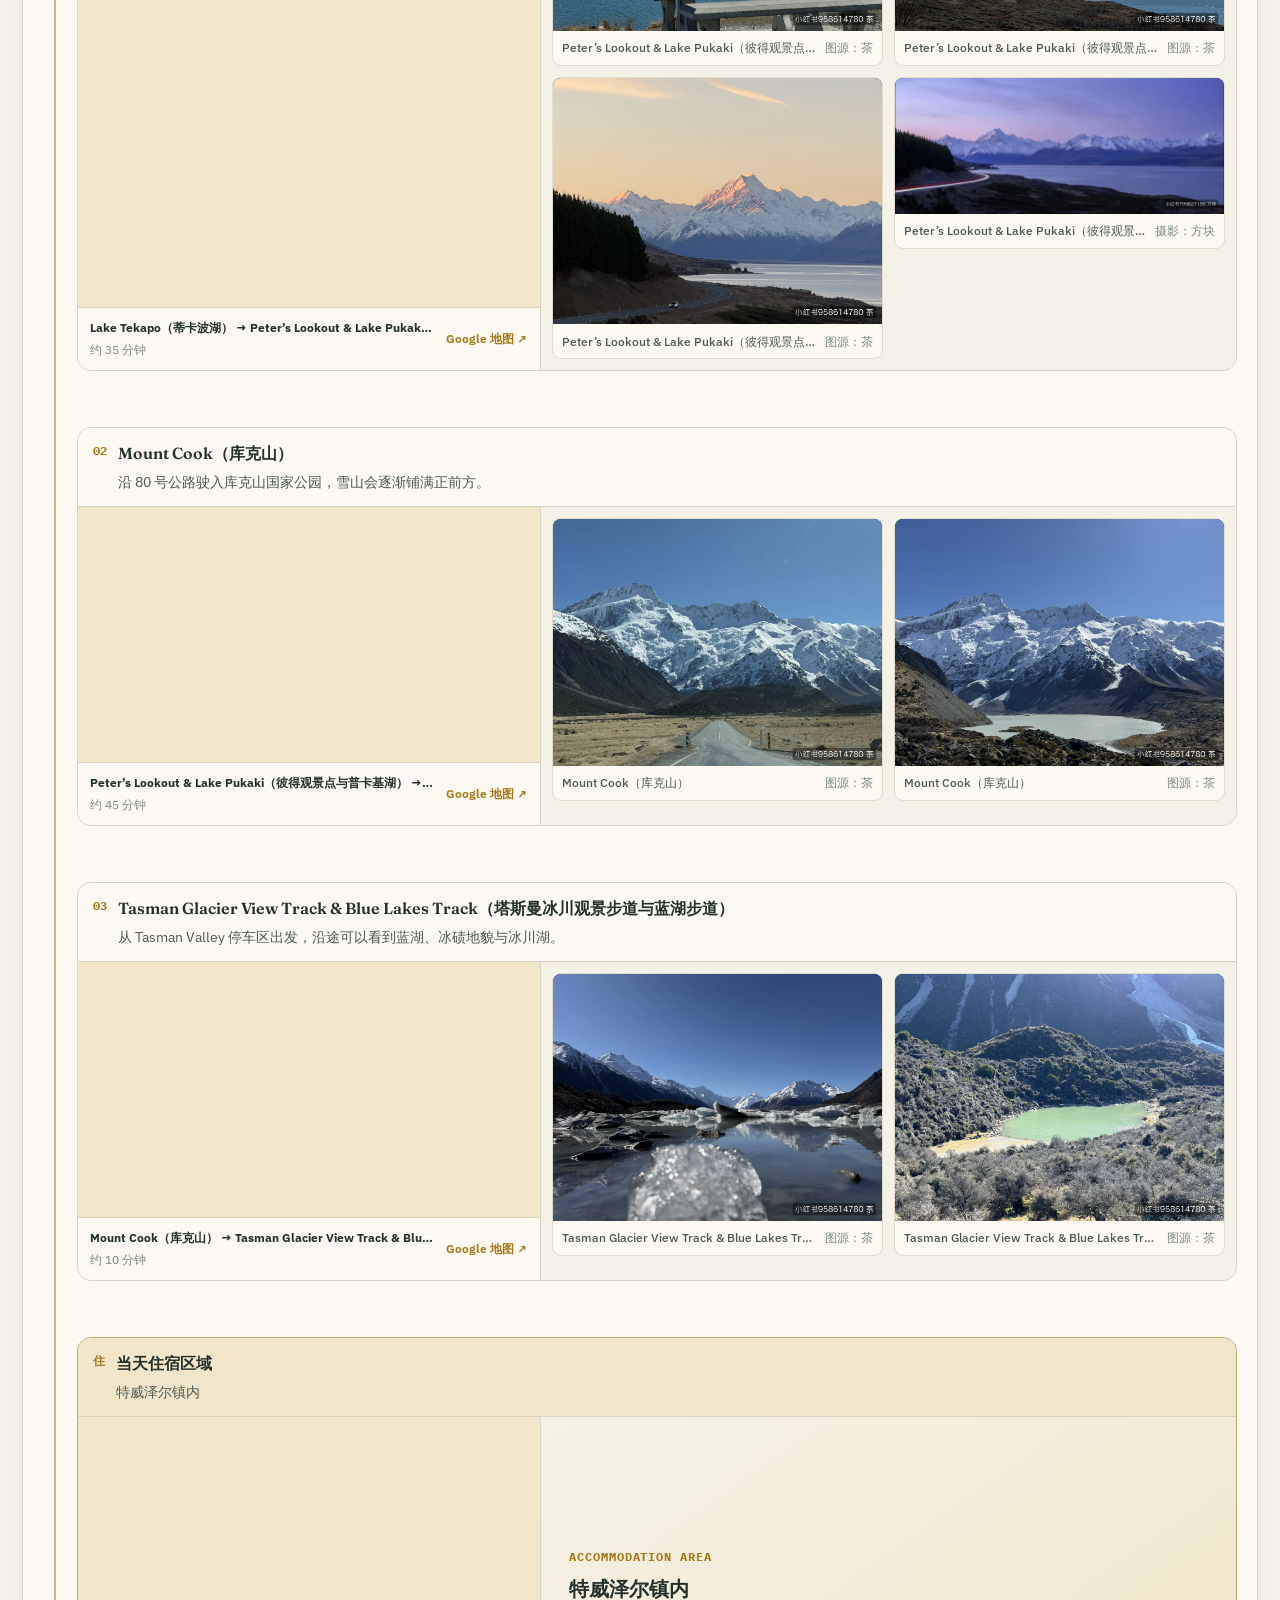
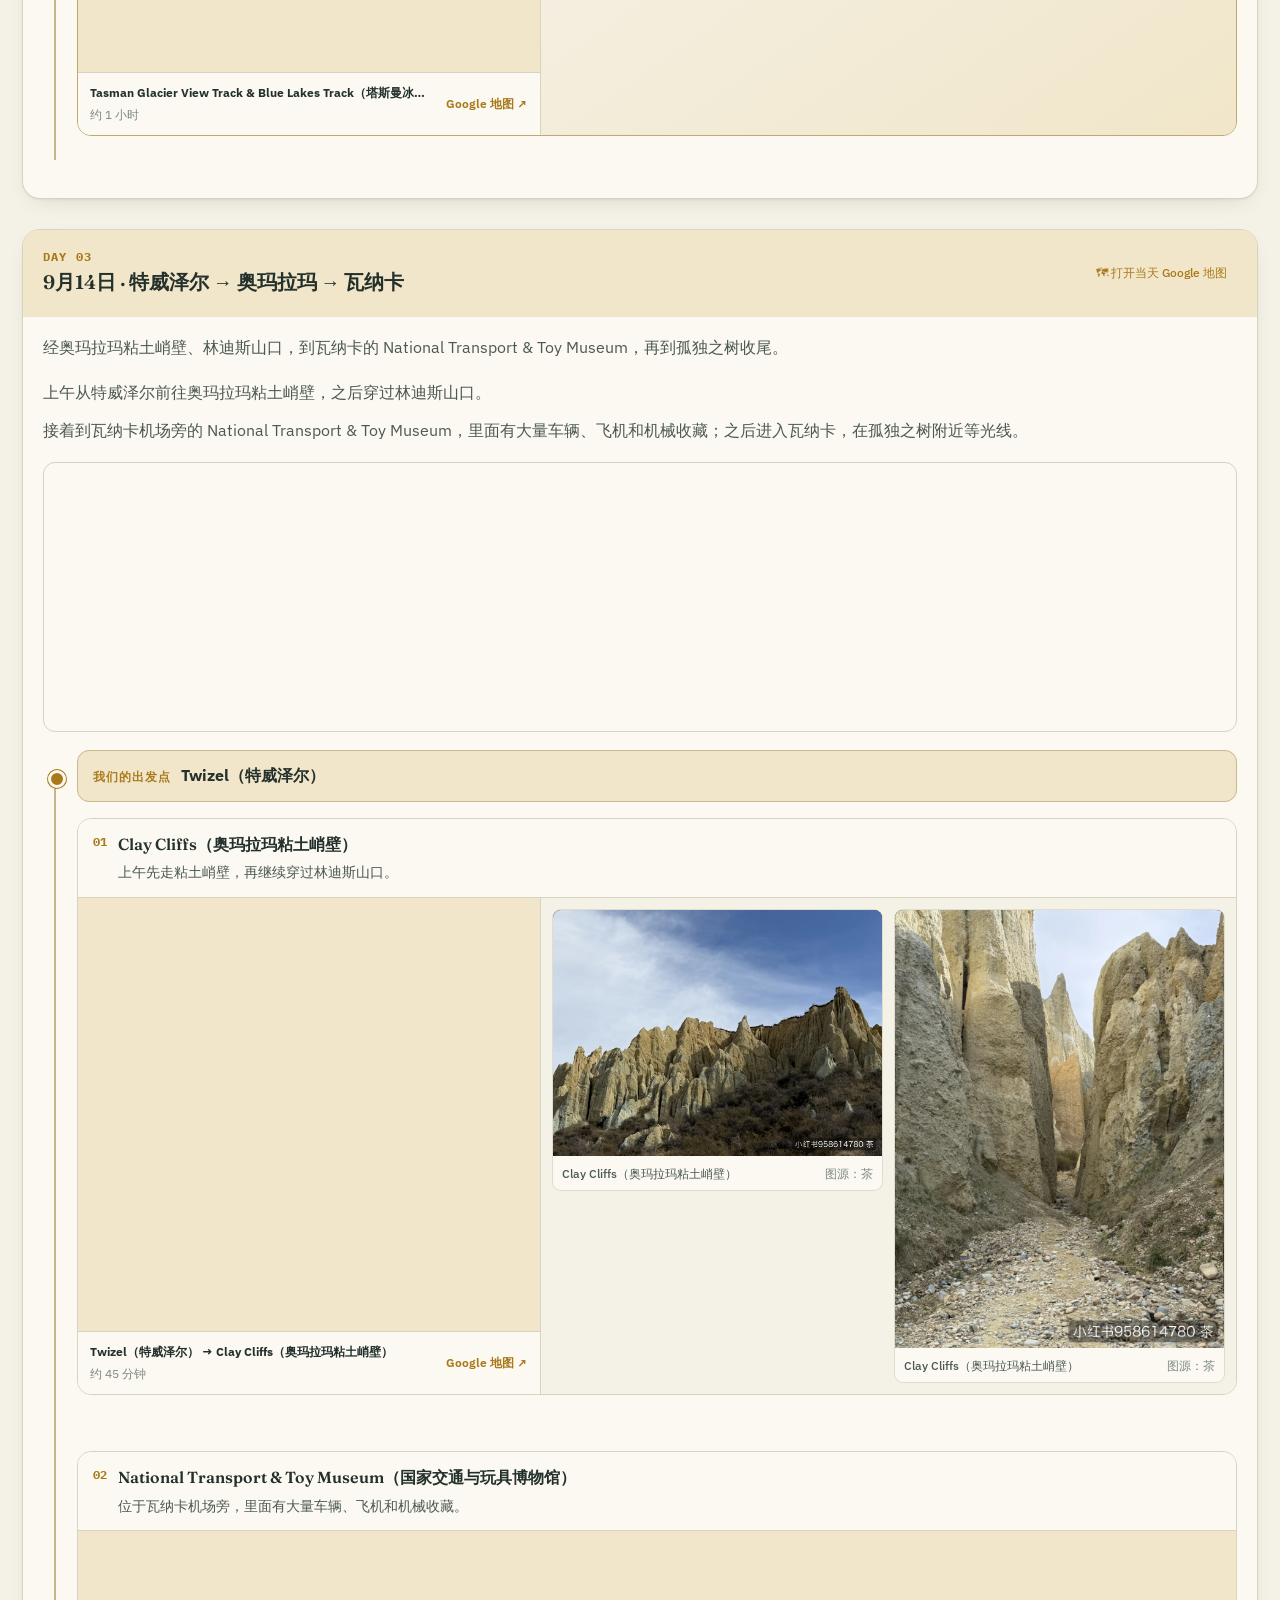
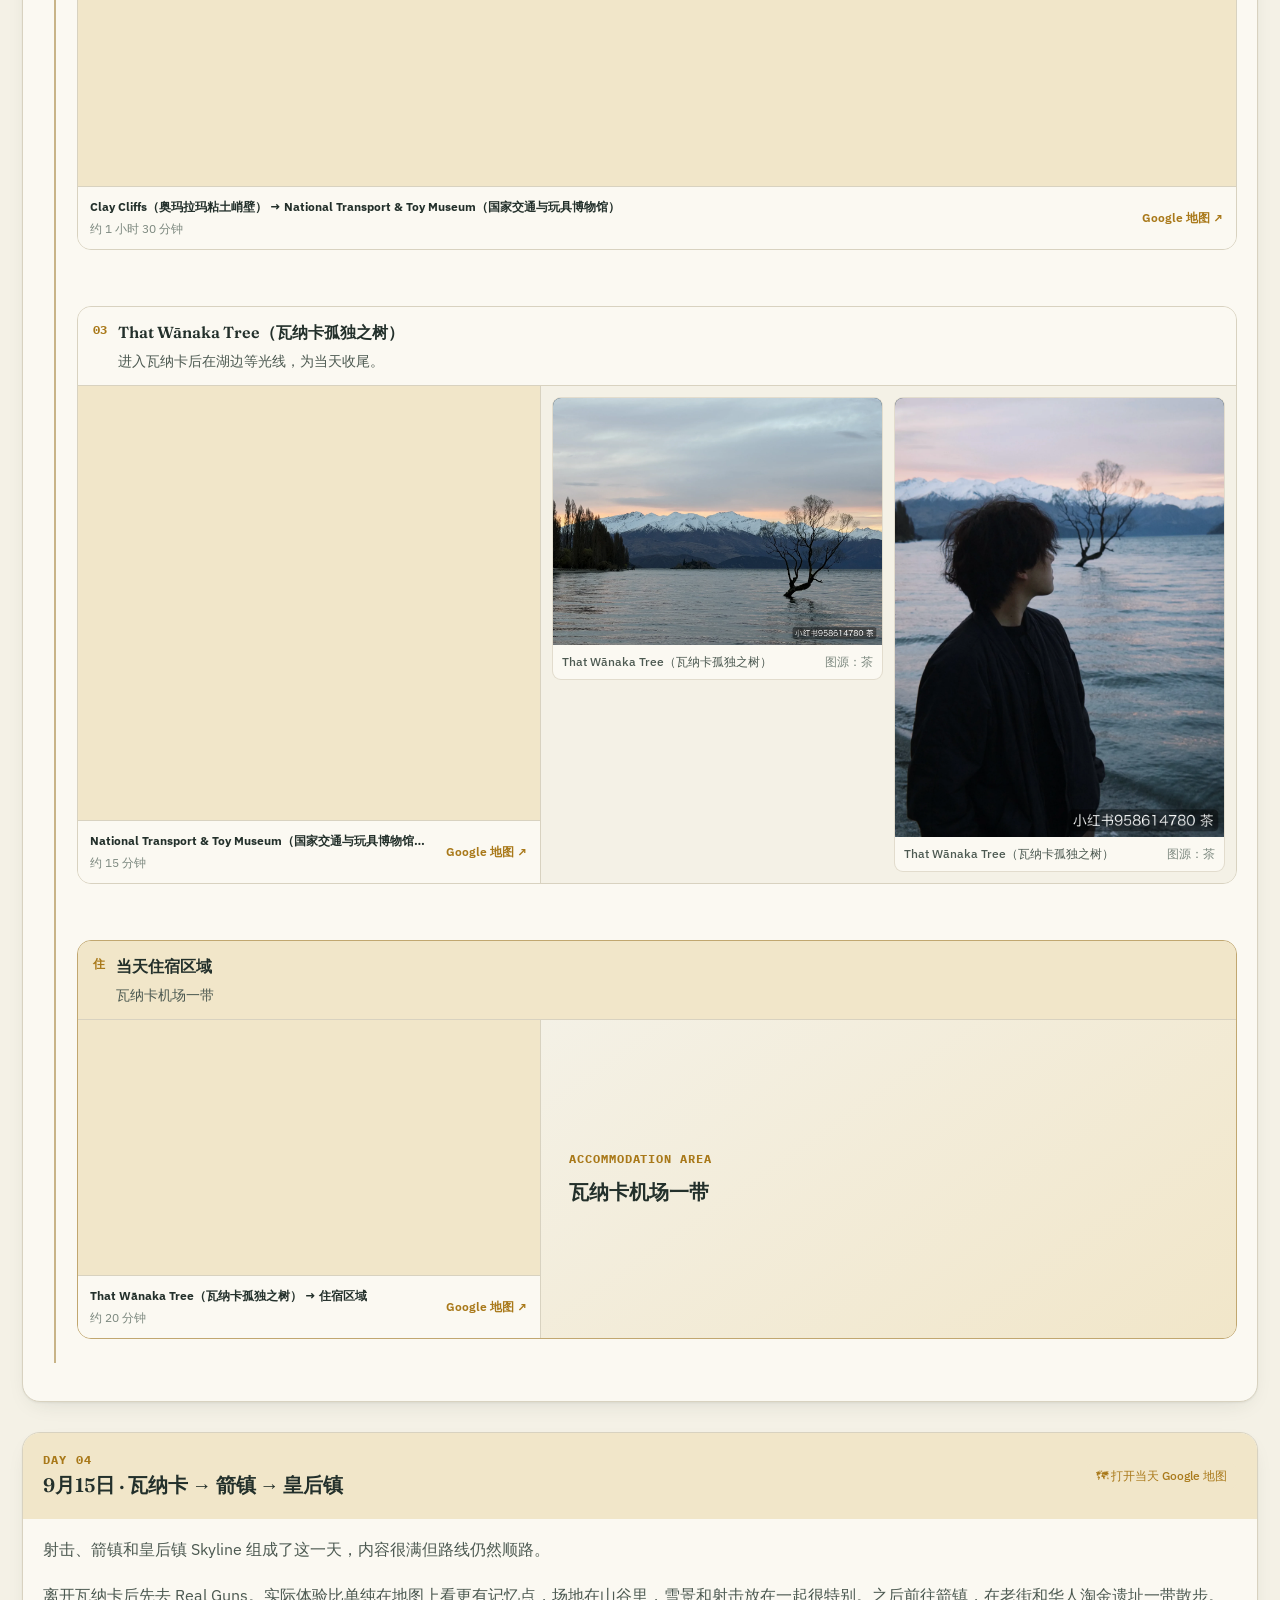
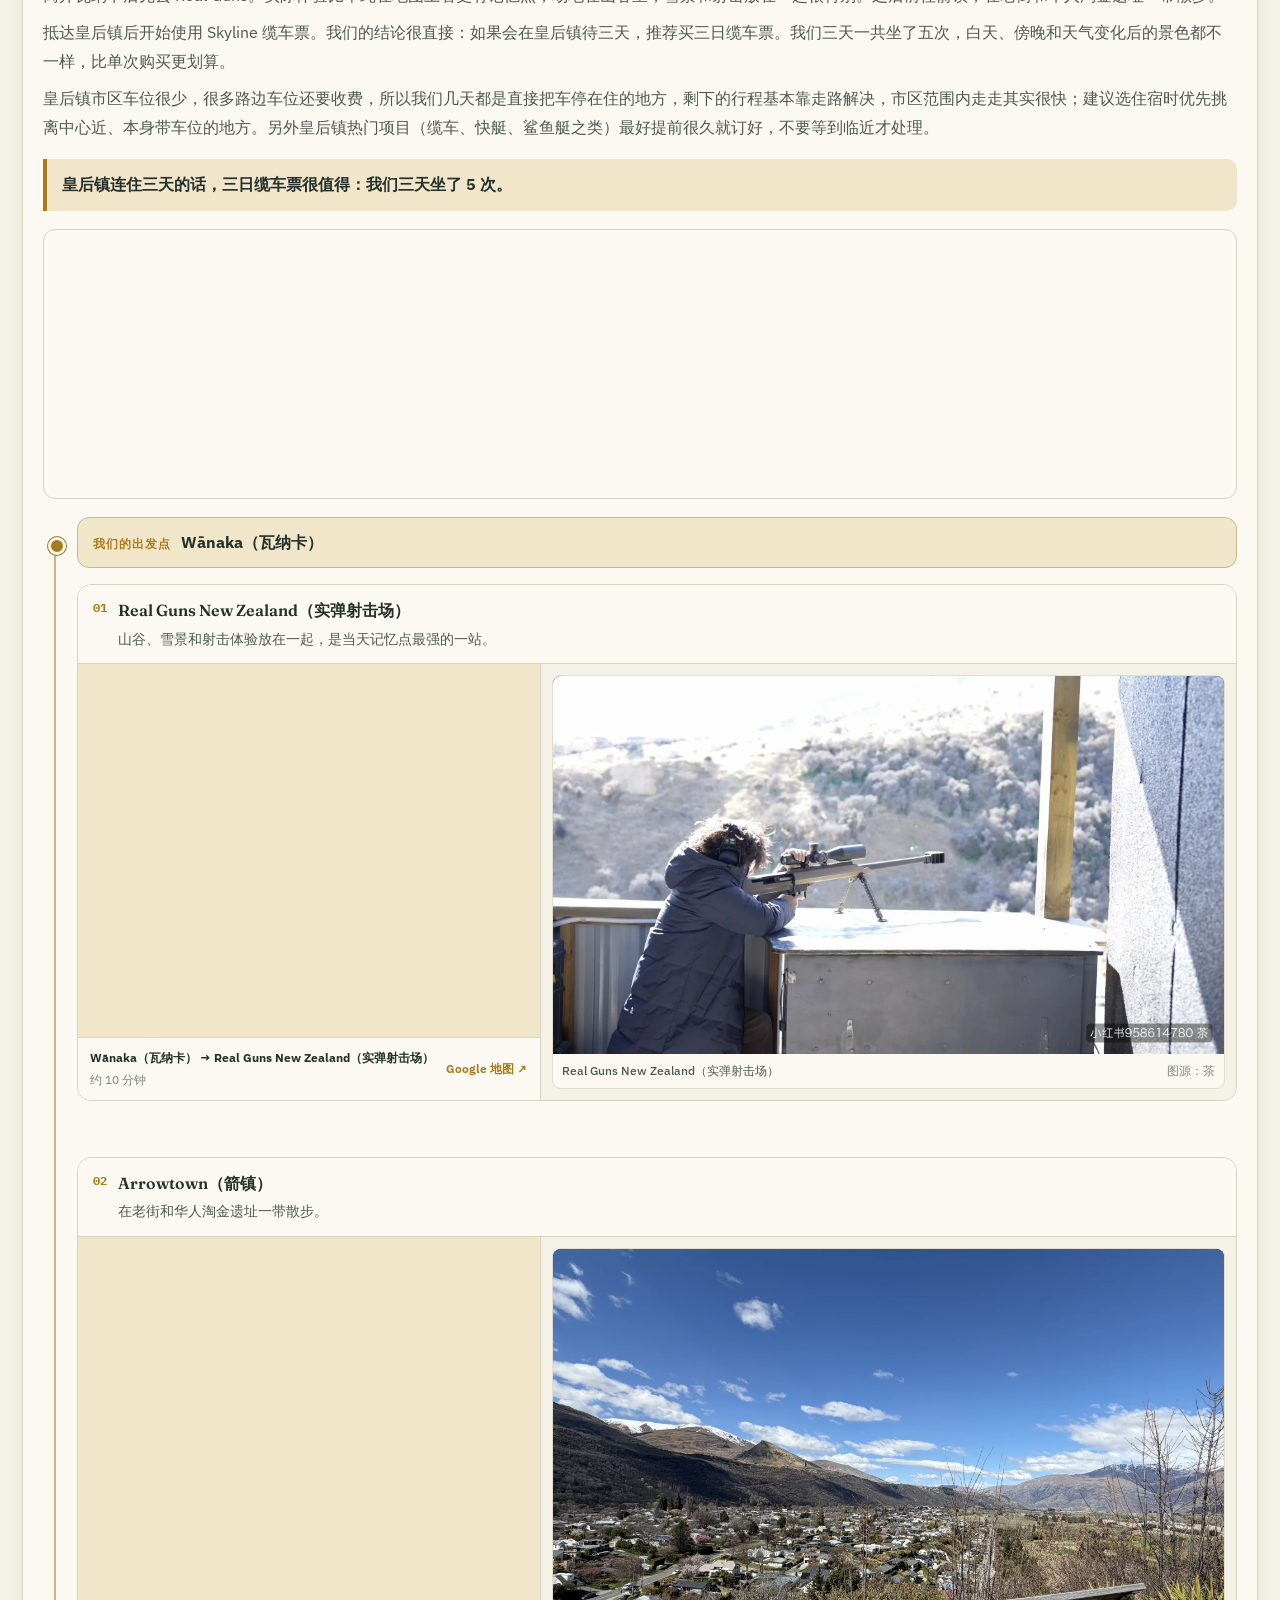
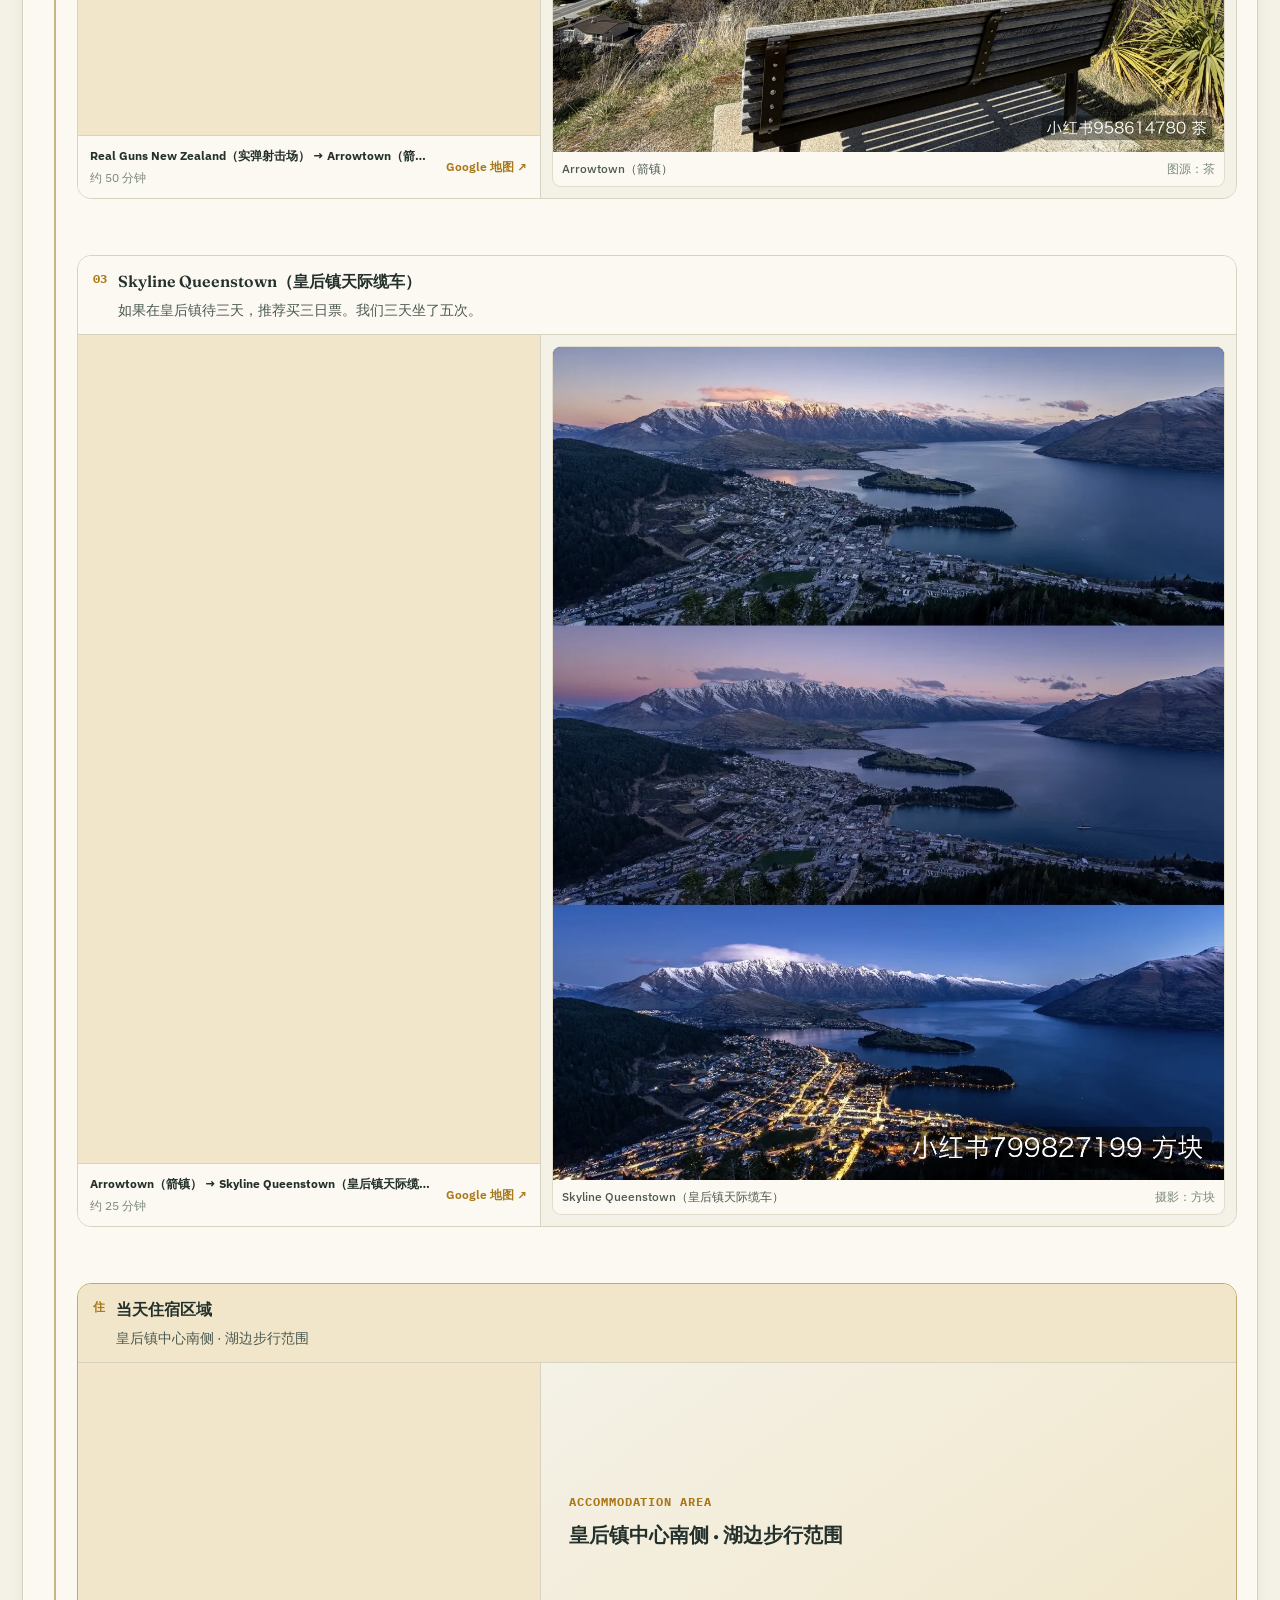
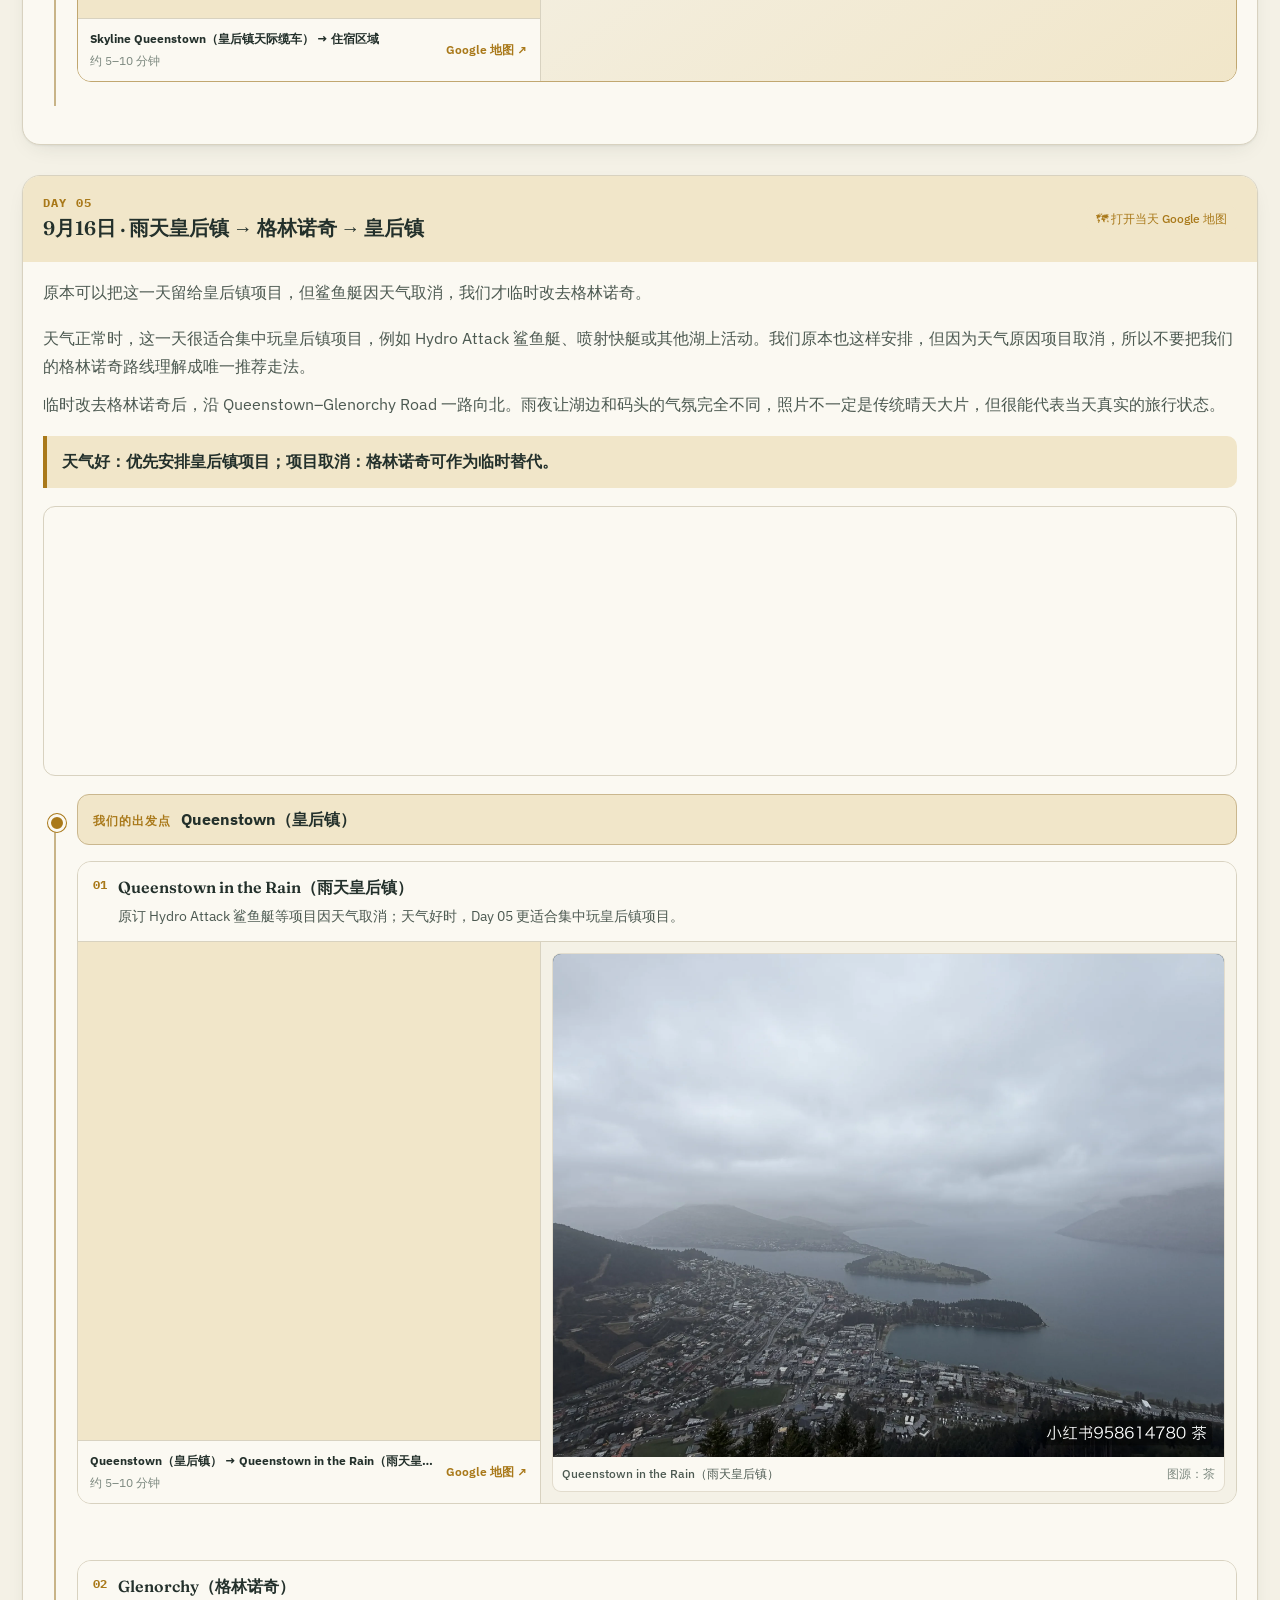
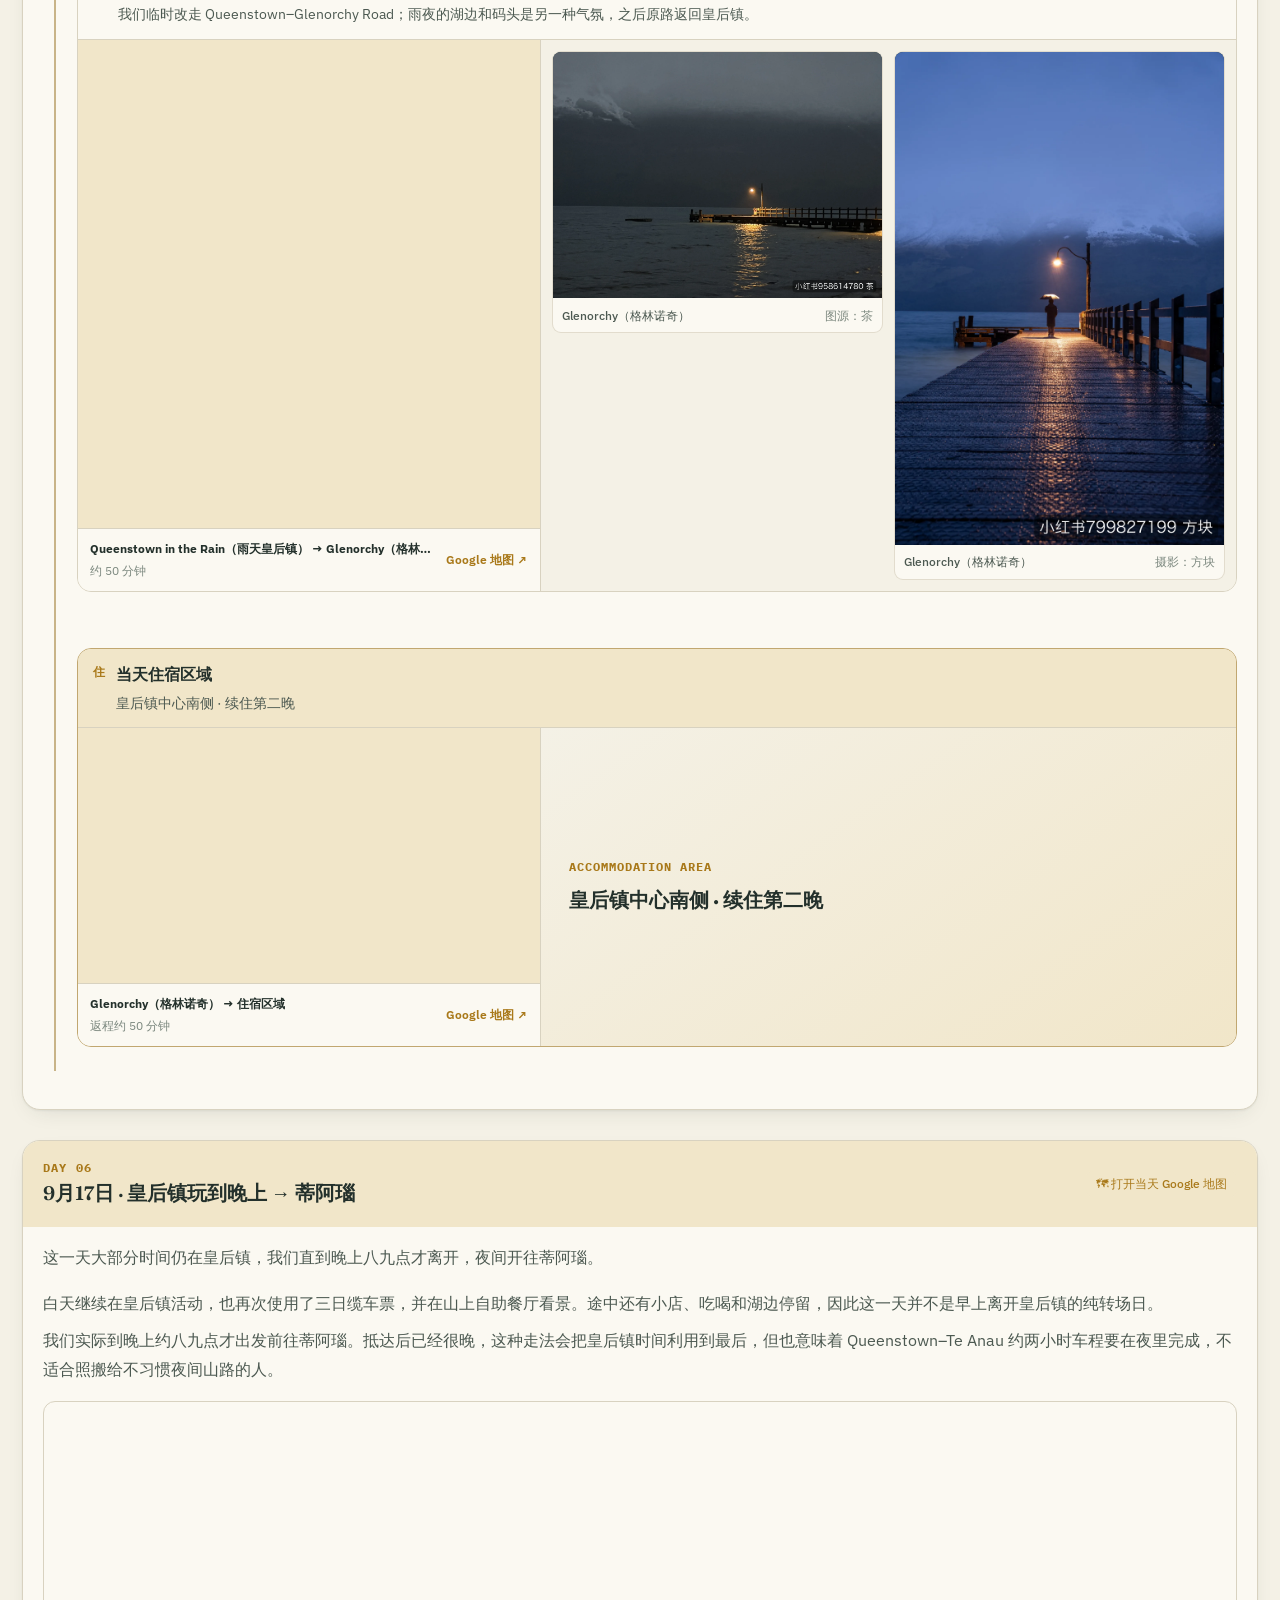
==== commit f2c96d2c: "修复皇后镇标签与达尼丁重叠、基督城多日标签拆分说明；简化第3天叙述文字；修正第8天路线顺序为蒂阿瑙→飞沙湾→达尼丁；去除住宿卡片多余说明 Co-Authored-By: Claude Sonnet 5" ====
--- a/index.html
+++ b/index.html
@@ -85,10 +85,10 @@
   },
   {
     day:"03", date:"9月14日", title:"特威泽尔 → 奥玛拉玛 → 瓦纳卡",
-    summary:"粘土峭壁和林迪斯山口之后，我们实际去了瓦纳卡的 National Transport & Toy Museum，再到孤独之树收尾。",
-    story:[
-      "上午从特威泽尔前往奥玛拉玛粘土峭壁，之后穿过林迪斯山口。Cluden Hill 本次没有停，因此它只作为别人时间充裕时可以考虑的顺路备选，不算我们的实走景点。",
-      "我们实际增加的是 National Transport & Toy Museum。正式名称就是这个，地点在瓦纳卡机场旁边，里面不只是玩具，还有大量车辆、飞机和机械收藏。之后进入瓦纳卡，在孤独之树附近等光线。"
+    summary:"经奥玛拉玛粘土峭壁、林迪斯山口，到瓦纳卡的 National Transport & Toy Museum，再到孤独之树收尾。",
+    story:[
+      "上午从特威泽尔前往奥玛拉玛粘土峭壁，之后穿过林迪斯山口。",
+      "接着到瓦纳卡机场旁的 National Transport & Toy Museum，里面有大量车辆、飞机和机械收藏；之后进入瓦纳卡，在孤独之树附近等光线。"
     ],
     timeline:["特威泽尔出发","奥玛拉玛粘土峭壁","林迪斯山口","National Transport & Toy Museum","瓦纳卡孤独之树"],
     route:"https://www.google.com/maps/dir/?api=1&origin=Twizel%2C+New+Zealand&destination=Wanaka%2C+New+Zealand&travelmode=driving&waypoints=Clay+Cliffs%2C+Omarama%2C+New+Zealand%7CLindis+Pass+Lookout%2C+New+Zealand%7CNational+Transport+and+Toy+Museum%2C+Wanaka%2C+New+Zealand",
@@ -96,7 +96,7 @@
     origin:"Twizel（特威泽尔）",
     stops:[
       {title:"Clay Cliffs（奥玛拉玛粘土峭壁）", note:"上午先走粘土峭壁，再继续穿过林迪斯山口。", album:"DAY3/欧玛拉玛粘土峭壁"},
-      {title:"National Transport & Toy Museum（国家交通与玩具博物馆）", note:"我们实际去了这座位于瓦纳卡机场旁的交通与玩具博物馆；Cluden Hill 本次没有去。"},
+      {title:"National Transport & Toy Museum（国家交通与玩具博物馆）", note:"位于瓦纳卡机场旁，里面有大量车辆、飞机和机械收藏。"},
       {title:"That Wānaka Tree（瓦纳卡孤独之树）", note:"进入瓦纳卡后在湖边等光线，为当天收尾。", album:"DAY3/瓦纳卡孤独之树"}
     ]
   },
@@ -174,17 +174,16 @@
     day:"08", date:"9月19日", title:"蒂阿瑙 → 达尼丁海岸",
     summary:"从峡湾地区横穿到东海岸，路上遇到丁达尔光，抵达后去 Sandfly Bay 看海狮，晚上住进海景住宿。",
     story:[
-      "这一天的距离不短，但沿途光线很好，我们拍到了明显的丁达尔效应。抵达达尼丁海岸后前往 Sandfly Bay，沙滩本身和海狮都比赶多个市区景点更值得慢慢看。",
-      "当天住宿也是体验的一部分：海景、泡澡和夜间环境都很有记忆点。因此攻略里把住宿照片和自然景观放在一起，而不是把这一天简化成一条从蒂阿瑙到达尼丁的转场线。"
+      "这一天距离不短，沿途能看到明显的丁达尔效应；先到飞沙湾，走沙滩、看海狮，再到达尼丁的圣克莱尔海岸。",
+      "住宿也在圣克莱尔海岸一带，晚上继续泡澡、看夜景。"
     ],
     timeline:["蒂阿瑙出发","沿途光线与公路","Sandfly Bay Beach","沙滩海狮","海景住宿与泡澡"],
     route:"https://www.google.com/maps/dir/?api=1&origin=Te+Anau%2C+New+Zealand&destination=Dunedin%2C+New+Zealand&travelmode=driving&waypoints=Sandfly+Bay%2C+New+Zealand",
     embed:"https://maps.google.com/maps?saddr=Te%20Anau%2C%20New%20Zealand&daddr=Sandfly%20Bay%2C%20New%20Zealand&output=embed",
     origin:"Te Anau（蒂阿瑙）",
     stops:[
-      {title:"Southern Scenic Route（南部景观公路）", note:"横穿到东海岸途中遇到明显的丁达尔效应。", album:"DAY8", files:["沿途丁达尔效应.webp"]},
-      {title:"Sandfly Bay（飞沙湾）", note:"抵达海岸后慢慢走沙滩、看海狮，比继续堆市区景点更值得。", album:"DAY8", files:["SandflyBayBeach.webp","沙滩上的海狮.webp","沙滩上的海狮2f.webp"]},
-      {title:"St Clair Coast（圣克莱尔海岸）", note:"我们的住宿大致在这一带；海景、泡澡和夜间环境本身就是当天体验的一部分。", album:"DAY8", files:["海景住宿.webp","海景泡澡.webp","夜间泡澡.webp"]}
+      {title:"Sandfly Bay（飞沙湾）", note:"沿途遇到明显的丁达尔效应，抵达后走沙滩、看海狮。", album:"DAY8", files:["沿途丁达尔效应.webp","SandflyBayBeach.webp","沙滩上的海狮.webp","沙滩上的海狮2f.webp"]},
+      {title:"St Clair Coast（圣克莱尔海岸）", note:"住宿在这一带，晚上继续泡澡、看夜景。", album:"DAY8", files:["海景住宿.webp","海景泡澡.webp","夜间泡澡.webp"]}
     ]
   },
   {
@@ -277,8 +276,7 @@
     {to:"Monkey Creek, New Zealand", drive:"返程约 15 分钟"}
   ], stay:{area:"蒂阿瑙湖南端 · 续住第二晚", query:"Te Anau, New Zealand", drive:"约 1 小时 30 分钟"}},
   "08": {originQuery:"Te Anau, New Zealand", legs:[
-    {to:"Dunedin, New Zealand", drive:"约 3 小时 30 分钟"},
-    {to:"Sandfly Bay, New Zealand", drive:"市区出发约 35 分钟"},
+    {to:"Sandfly Bay, New Zealand", drive:"约 3 小时 30 分钟"},
     {to:"St Clair, Dunedin, New Zealand", drive:"约 35 分钟"}
   ]},
   "09": {originQuery:"St Clair, Dunedin, New Zealand", legs:[
@@ -375,7 +373,7 @@
   const stay = day.stay ? `<section class="journey-stop is-stay">
     <div class="journey-stop-head">
       <span class="journey-index">住</span>
-      <div><h3>当天住宿区域</h3><p>${escapeHTML(day.stay.area)}；仅标注大概范围。</p></div>
+      <div><h3>当天住宿区域</h3><p>${escapeHTML(day.stay.area)}</p></div>
     </div>
     <div class="journey-segment">
       ${renderLegMap(fromLabel, fromQuery, "住宿区域", day.stay.query, day.stay.drive)}
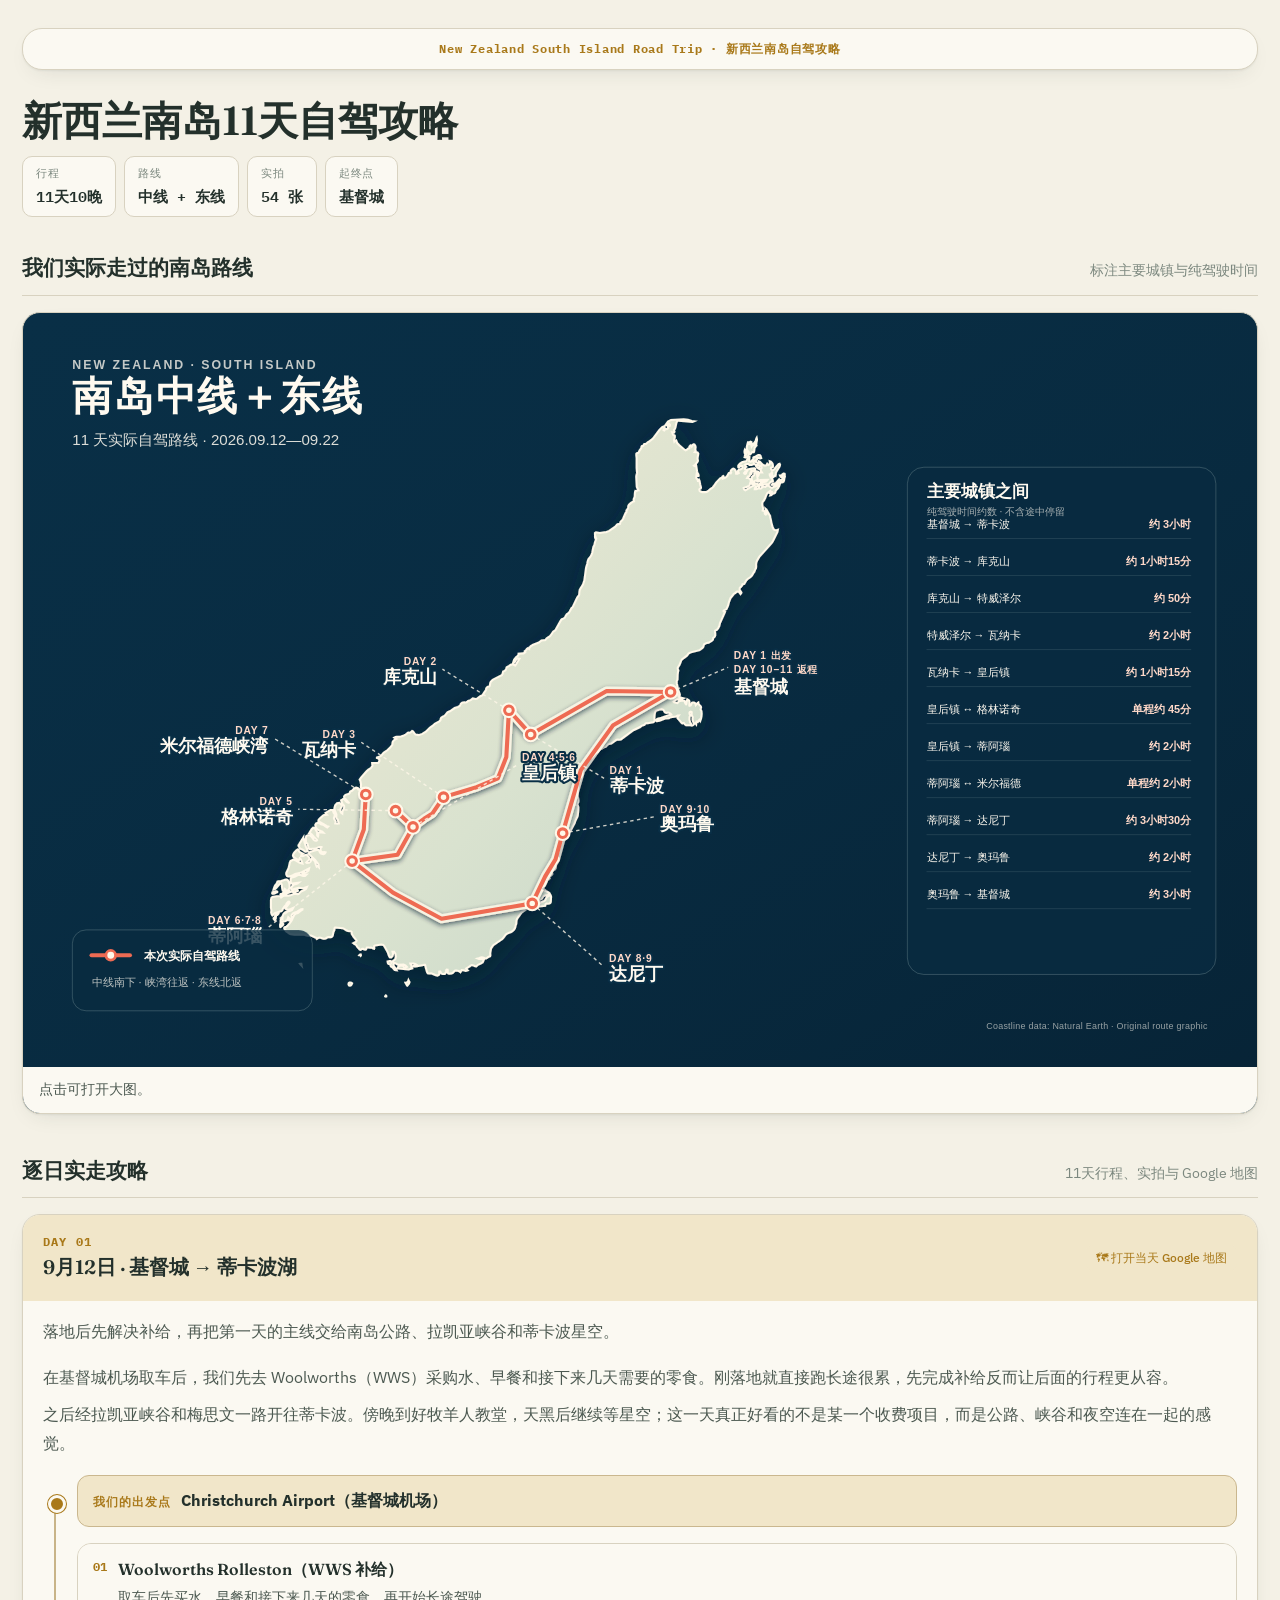
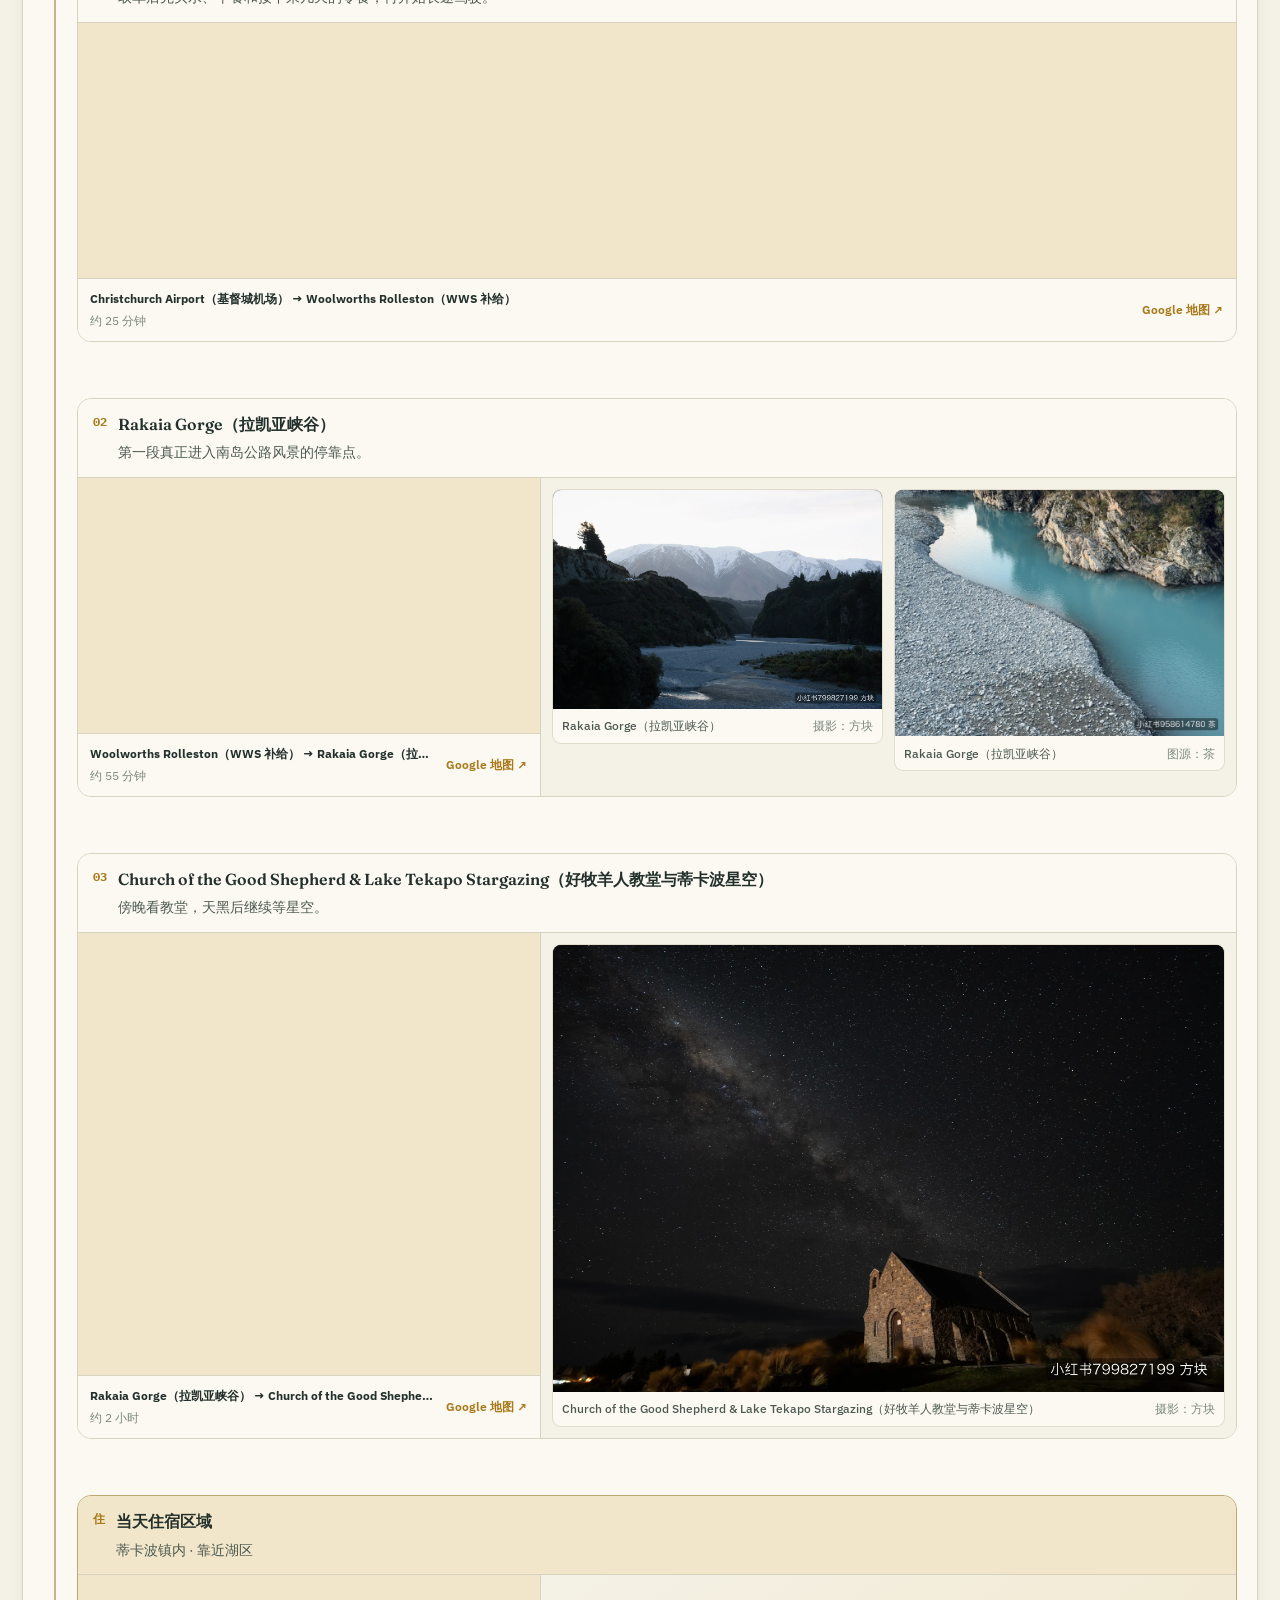
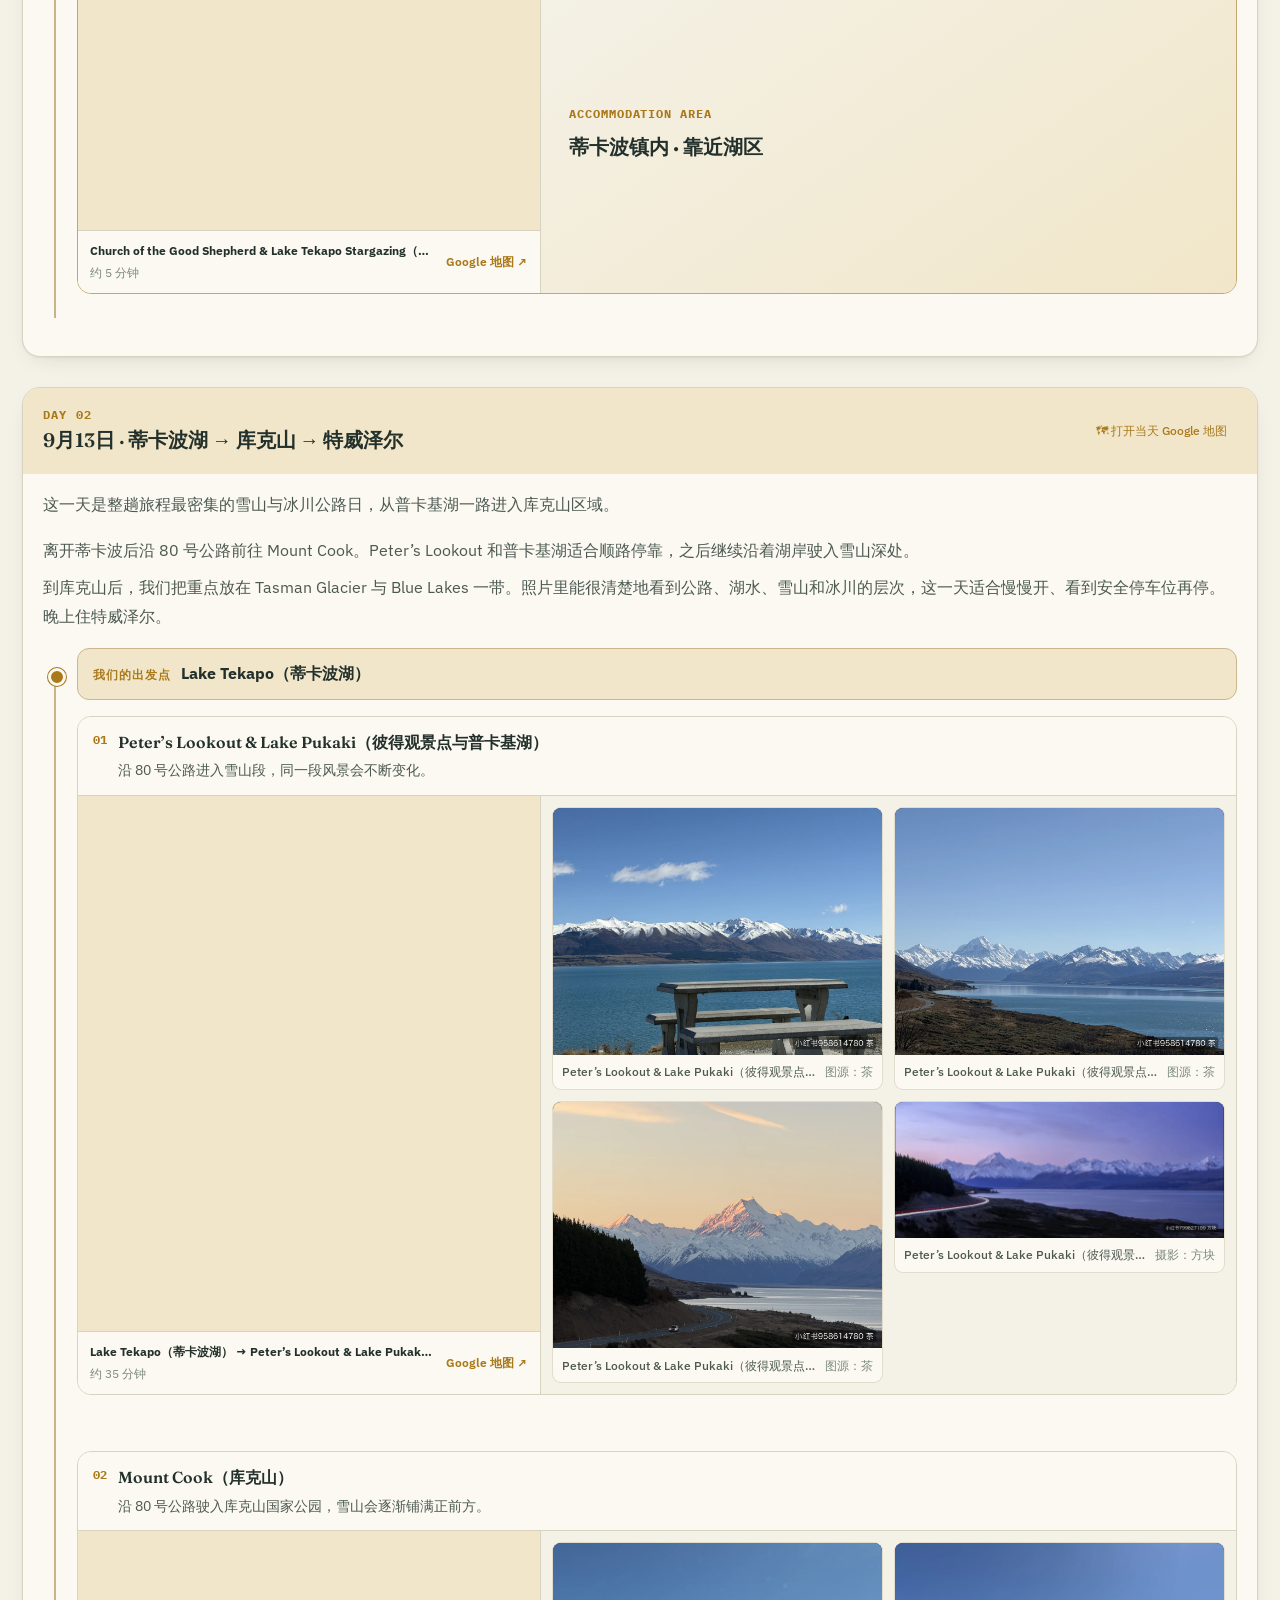
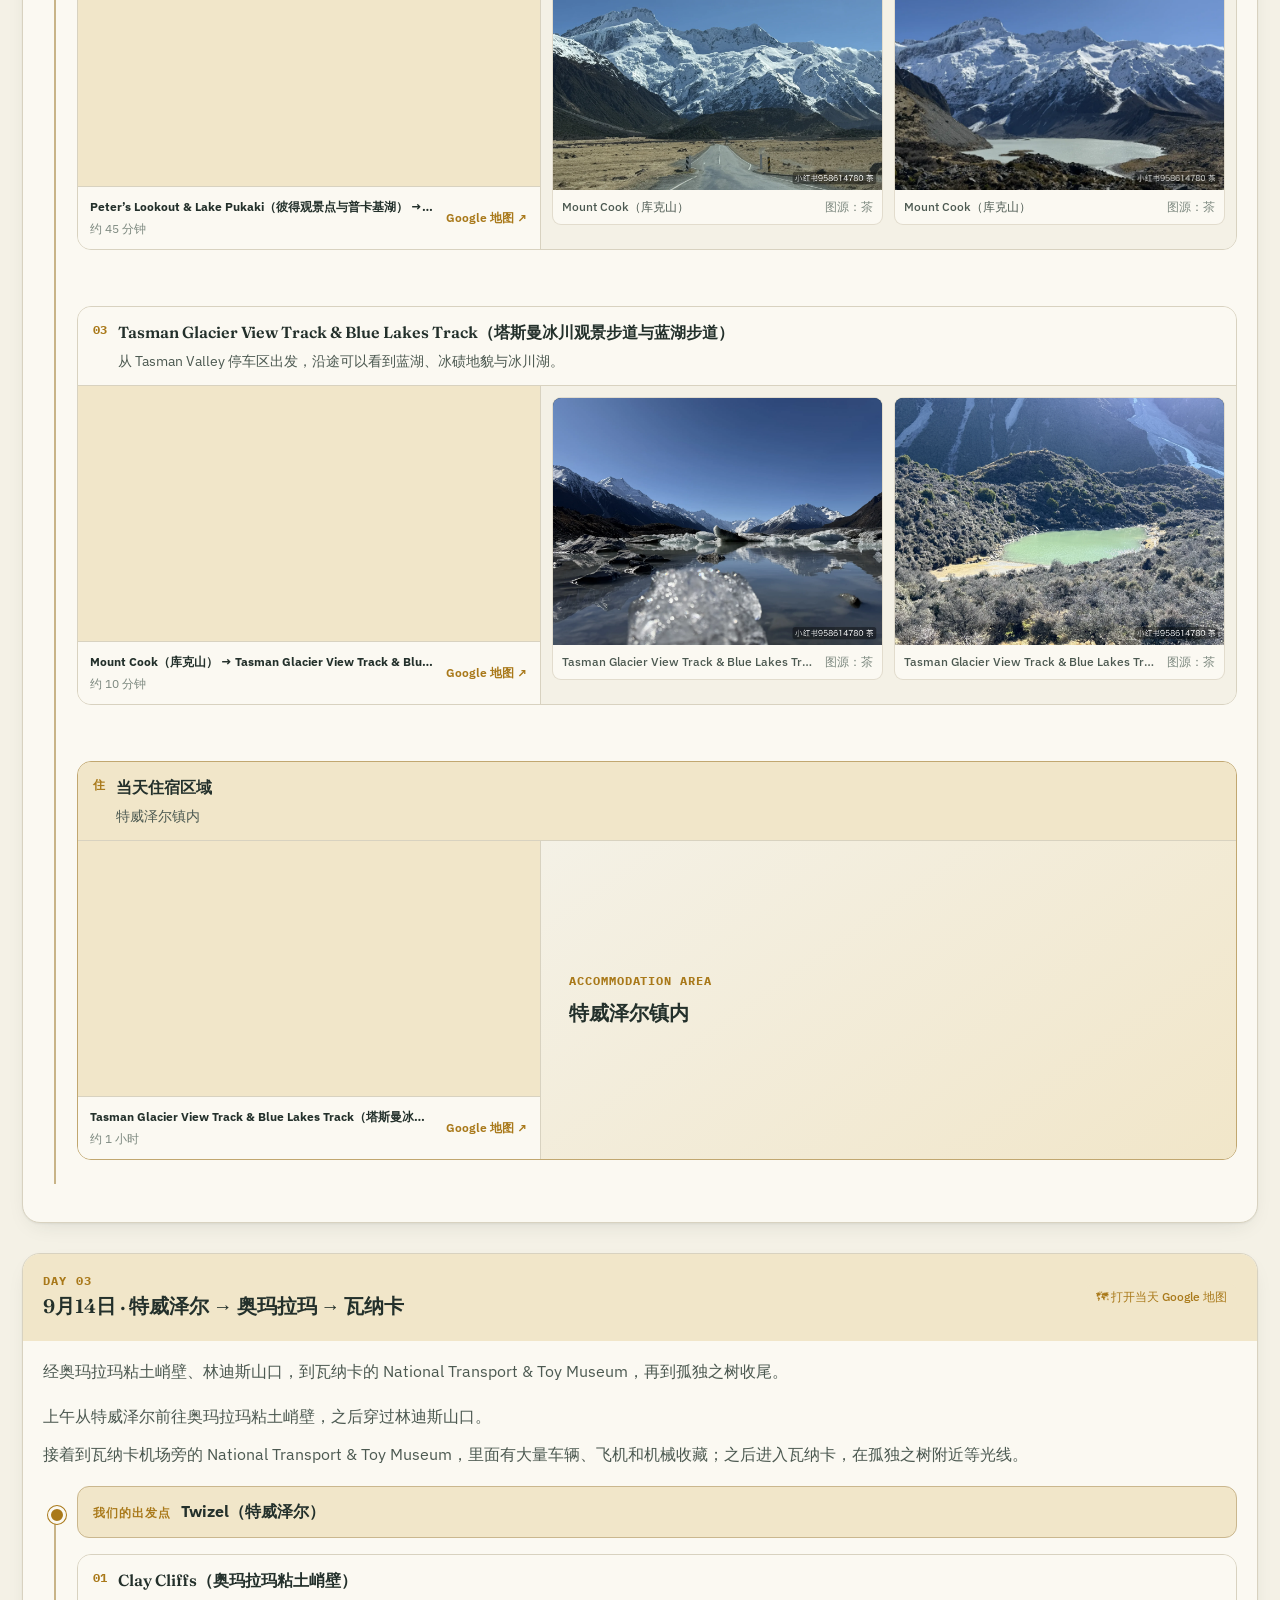
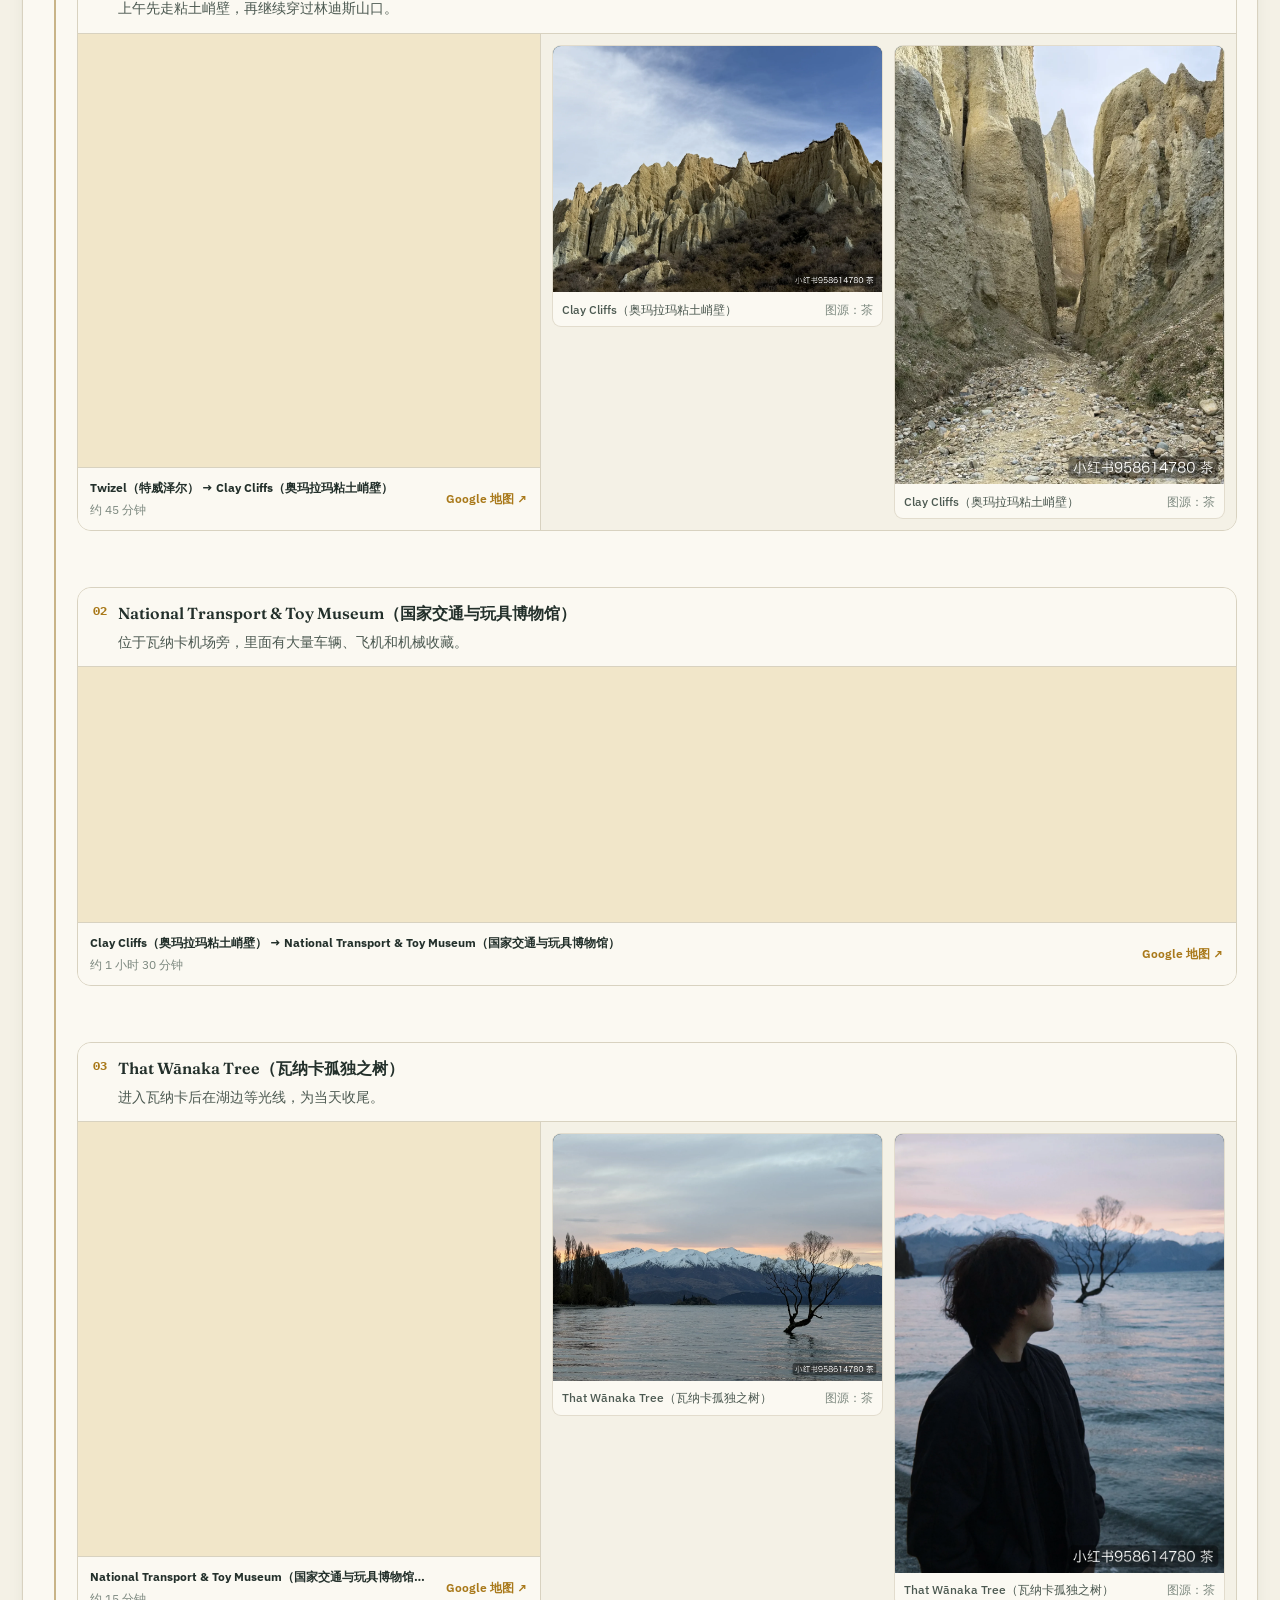
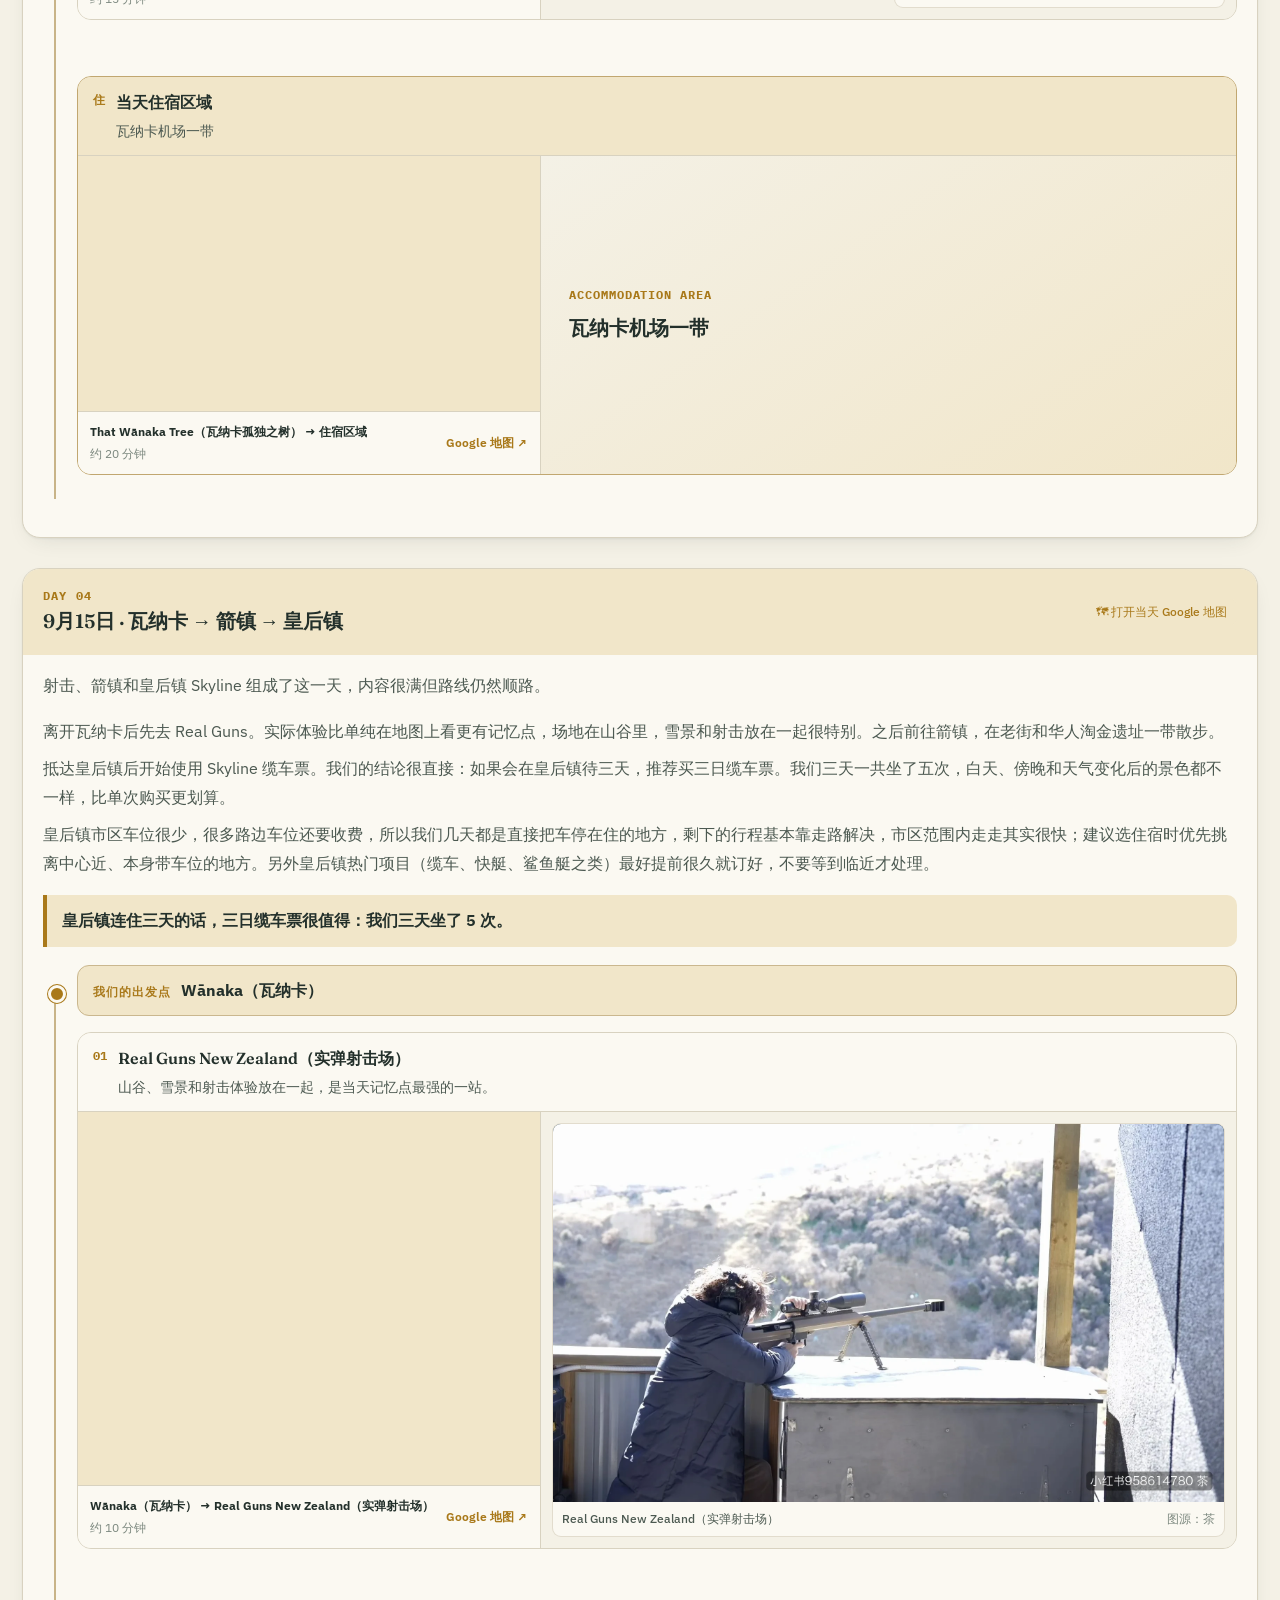
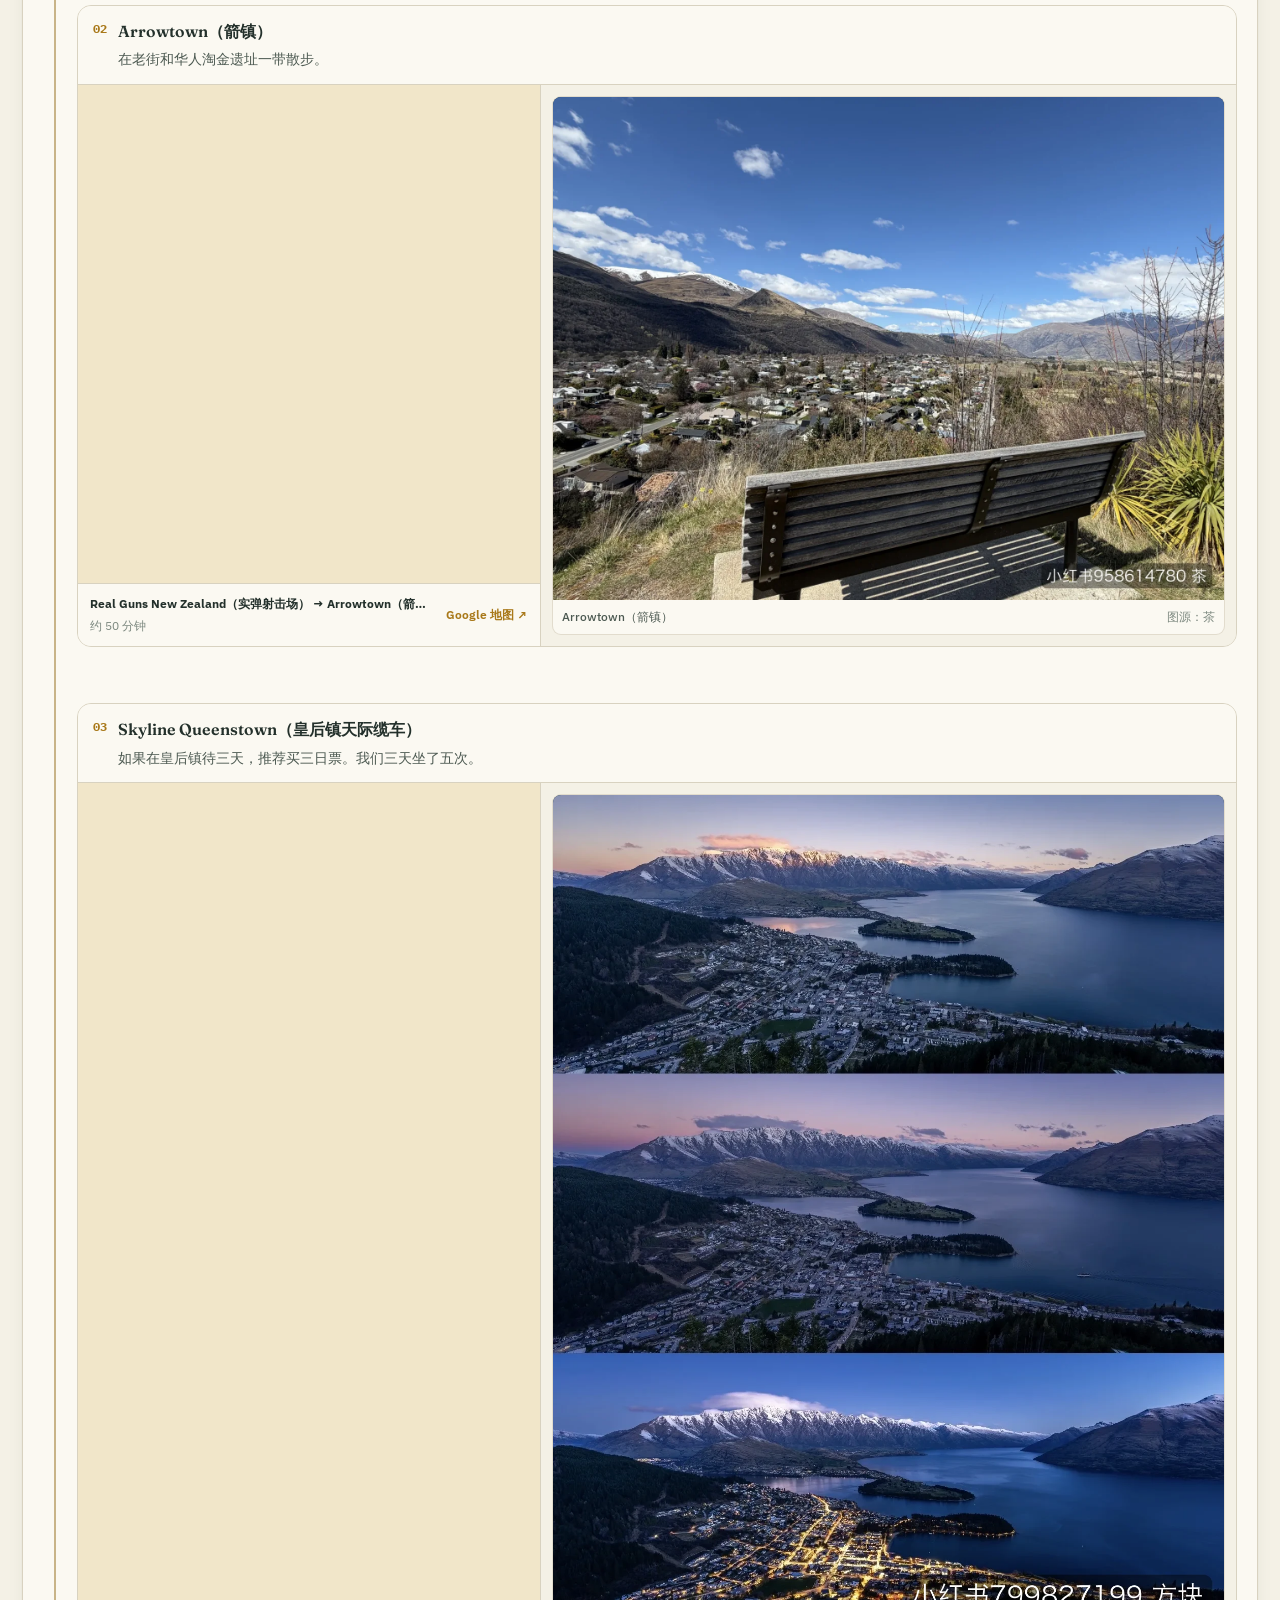
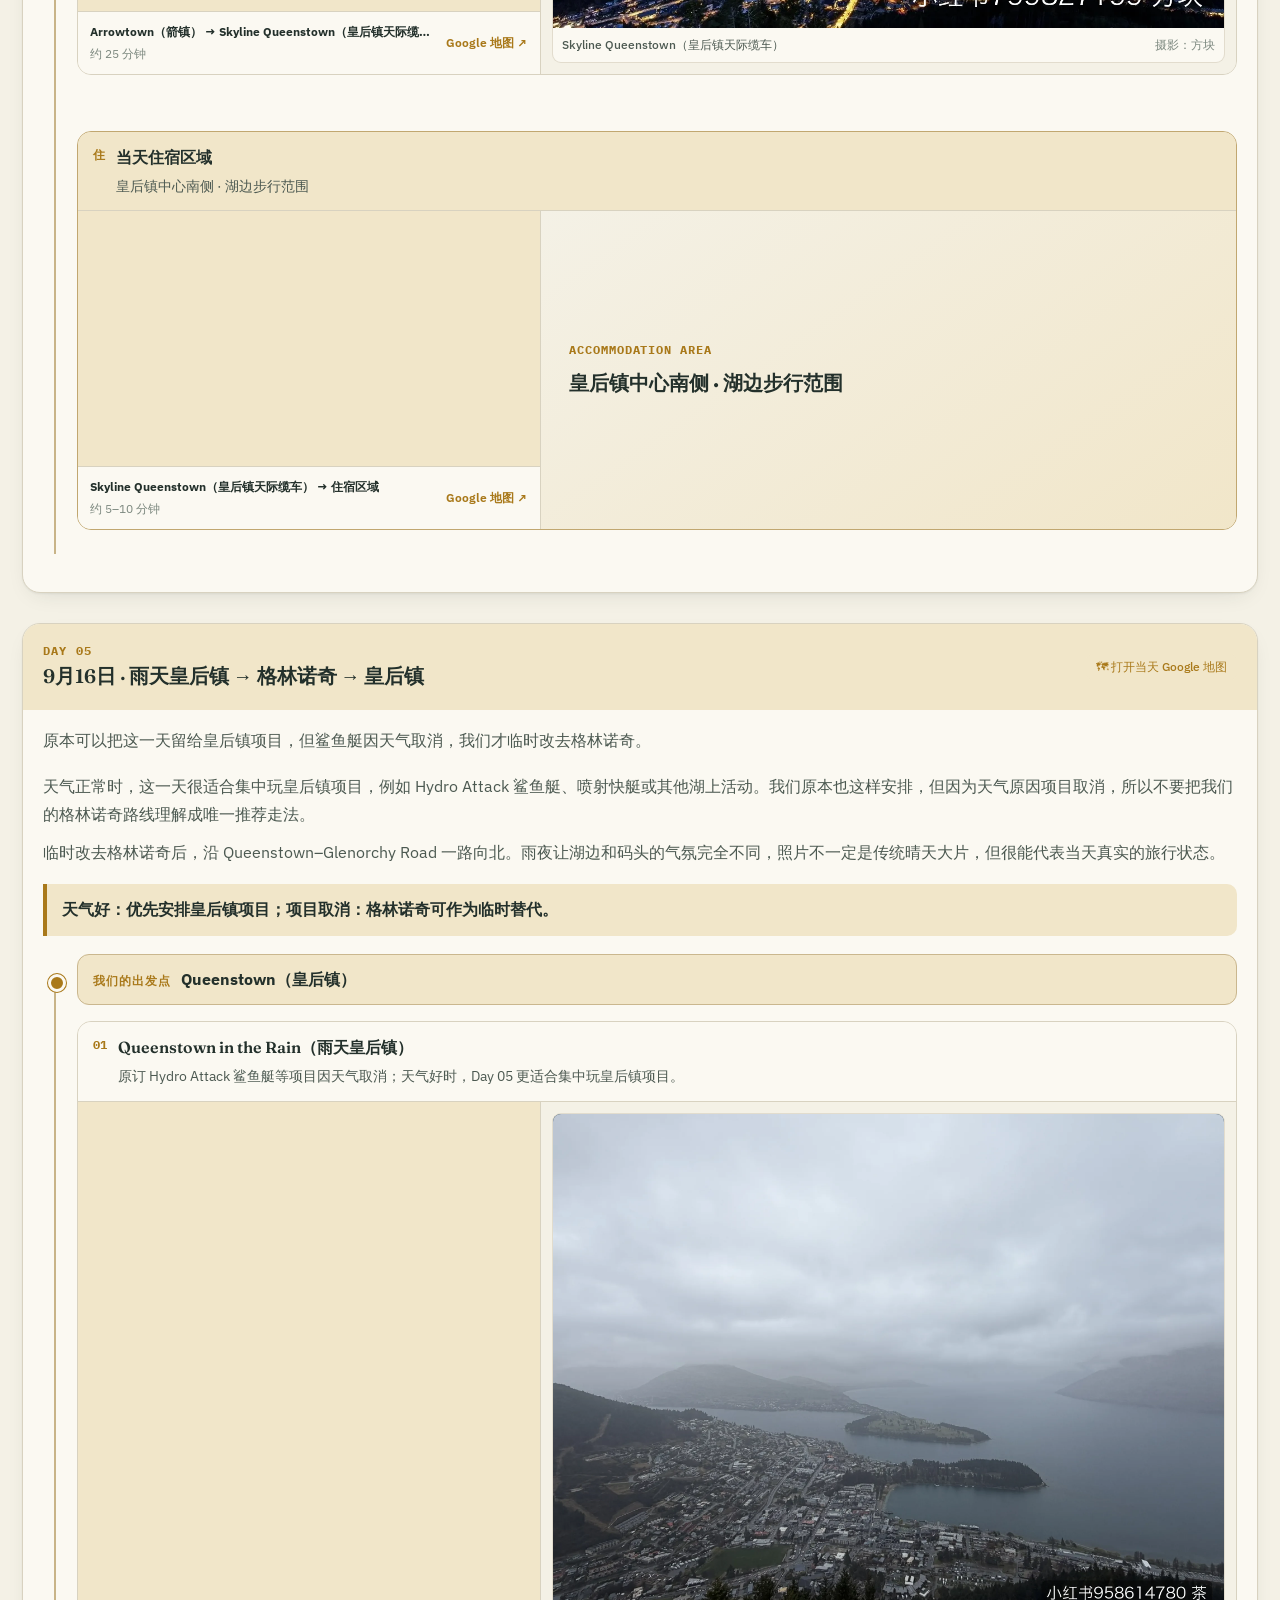
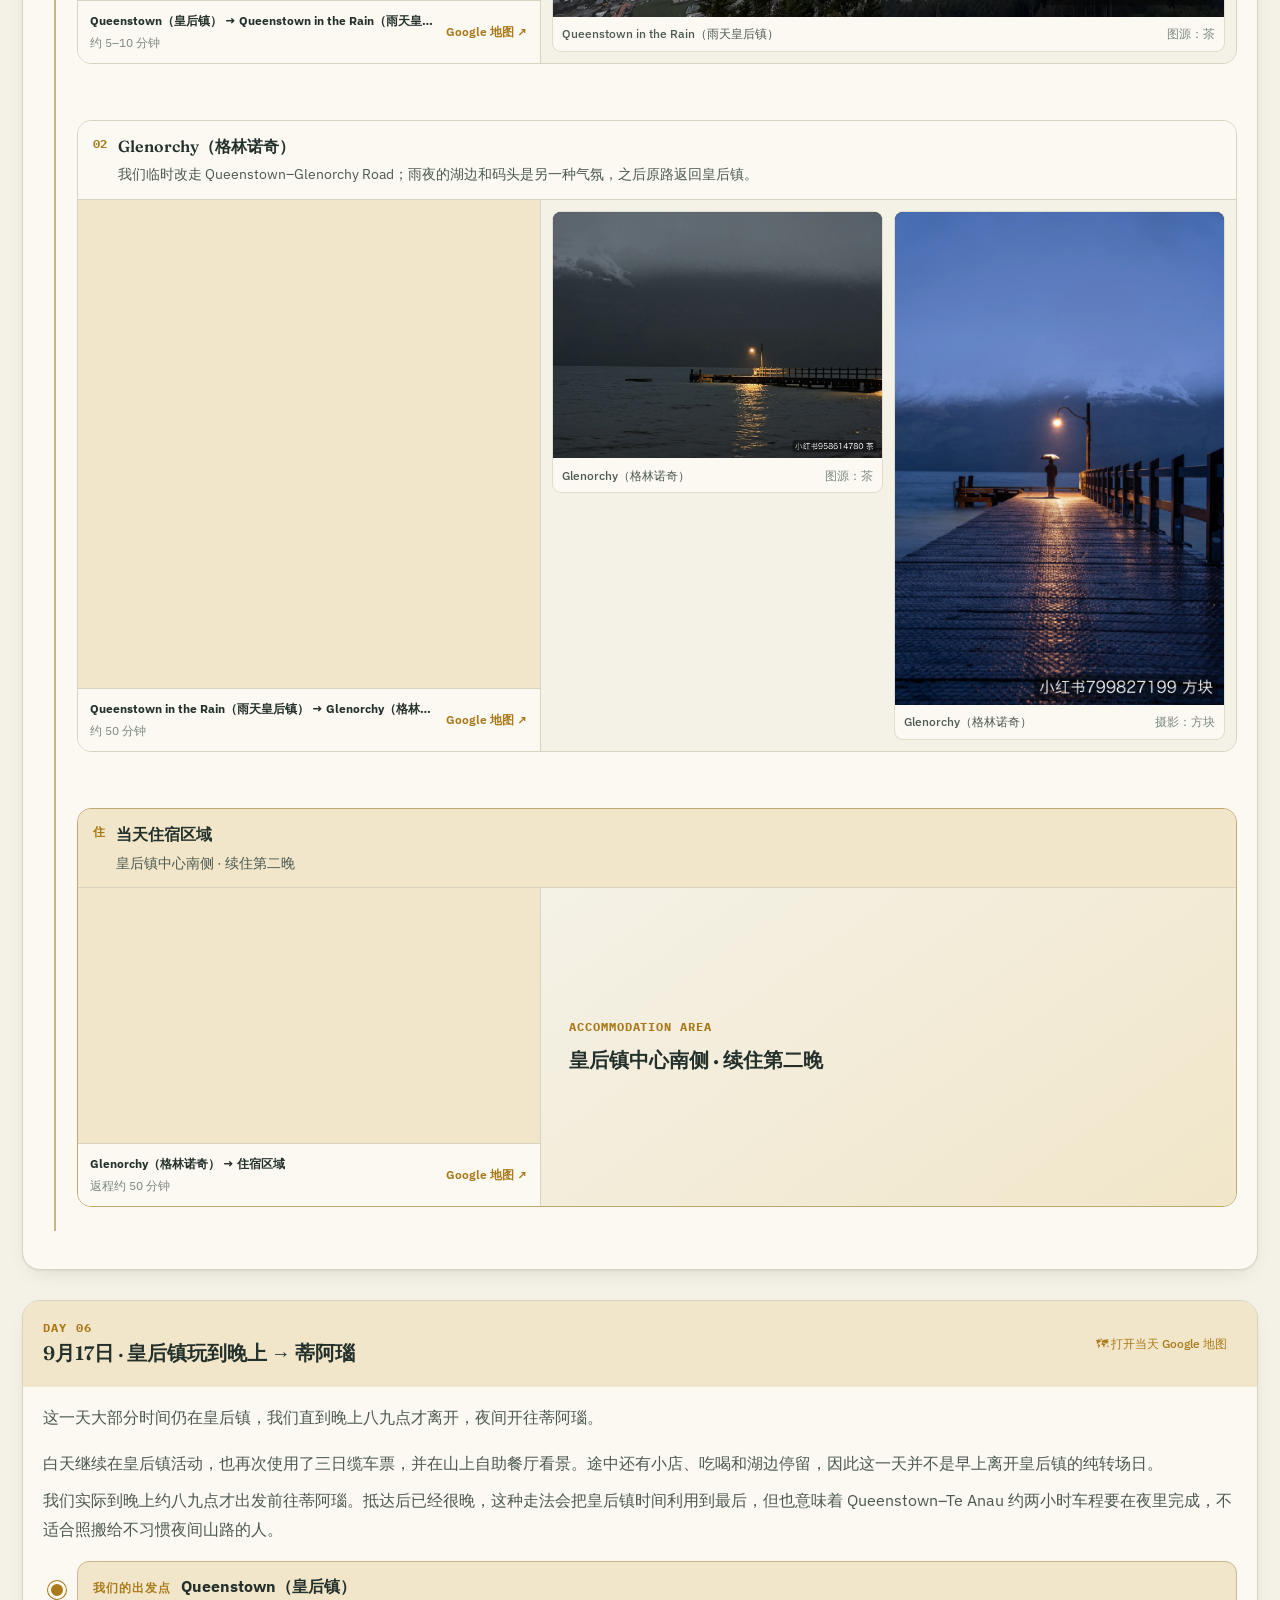
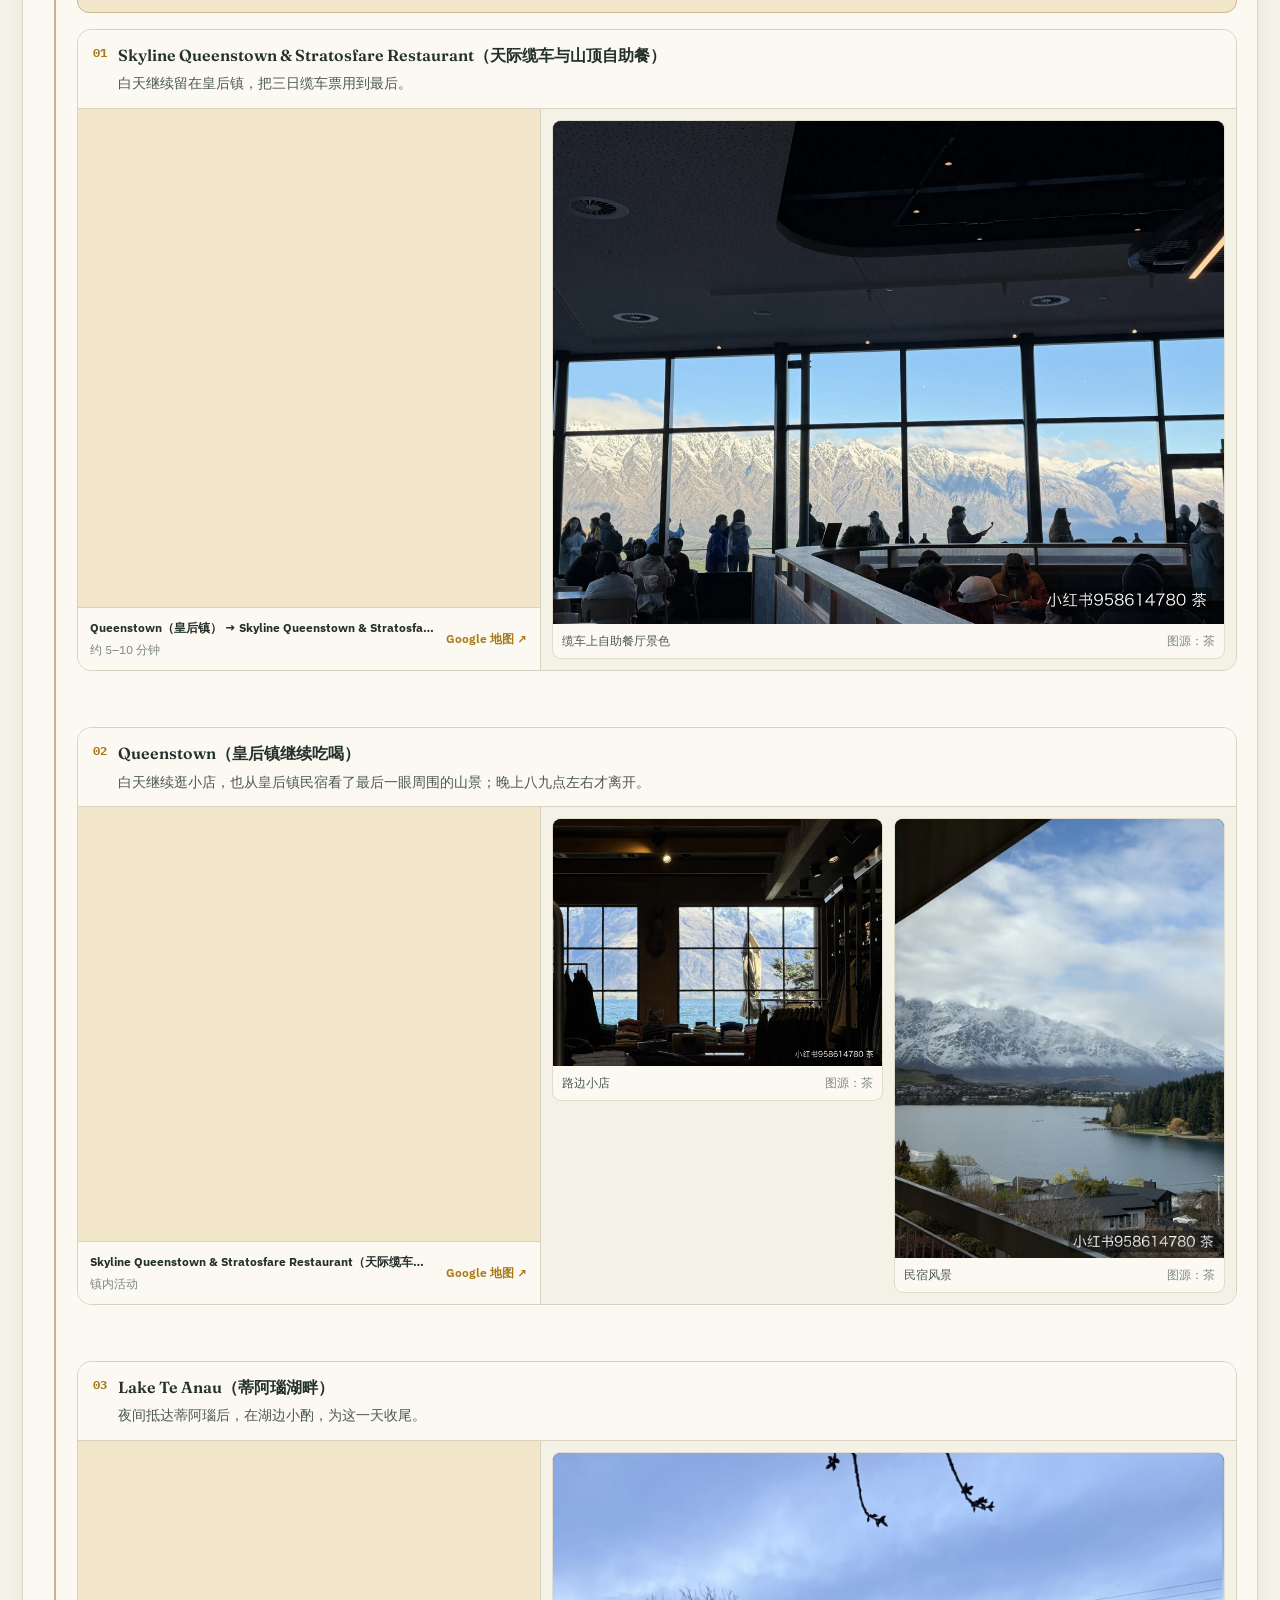
==== commit 7ac56b3b: "同步主仓库更新：去除逐日总览地图，压缩过大照片 从 site-repo 重新导出（tools/export-public-guide.mjs）" ====
--- a/index.html
+++ b/index.html
@@ -47,262 +47,8 @@
 
 <script src="照片/照片配置.js"></script>
 <script src="照片/照片清单.js"></script>
+<script src="assets/guide-data.js"></script>
 <script>
-const guideDays = [
-  {
-    day:"01", date:"9月12日", title:"基督城 → 蒂卡波湖",
-    summary:"落地后先解决补给，再把第一天的主线交给南岛公路、拉凯亚峡谷和蒂卡波星空。",
-    story:[
-      "在基督城机场取车后，我们先去 Woolworths（WWS）采购水、早餐和接下来几天需要的零食。刚落地就直接跑长途很累，先完成补给反而让后面的行程更从容。",
-      "之后经拉凯亚峡谷和梅思文一路开往蒂卡波。傍晚到好牧羊人教堂，天黑后继续等星空；这一天真正好看的不是某一个收费项目，而是公路、峡谷和夜空连在一起的感觉。"
-    ],
-    timeline:["基督城机场取车","Woolworths 补给","拉凯亚峡谷短停","梅思文吃饭/休息","好牧羊人教堂与星空"],
-    route:"https://www.google.com/maps/dir/?api=1&origin=Christchurch+Airport%2C+New+Zealand&destination=Lake+Tekapo%2C+New+Zealand&travelmode=driving&waypoints=Woolworths+Rolleston%2C+New+Zealand%7CRakaia+Gorge%2C+New+Zealand%7CMethven%2C+New+Zealand",
-    embed:"https://maps.google.com/maps?saddr=Christchurch%20Airport%2C%20New%20Zealand&daddr=Church%20of%20the%20Good%20Shepherd%2C%20Lake%20Tekapo%2C%20New%20Zealand&output=embed",
-    origin:"Christchurch Airport（基督城机场）",
-    stops:[
-      {title:"Woolworths Rolleston（WWS 补给）", note:"取车后先买水、早餐和接下来几天的零食，再开始长途驾驶。"},
-      {title:"Rakaia Gorge（拉凯亚峡谷）", note:"第一段真正进入南岛公路风景的停靠点。", album:"DAY1/拉凯亚峡谷"},
-      {title:"Church of the Good Shepherd & Lake Tekapo Stargazing（好牧羊人教堂与蒂卡波星空）", note:"傍晚看教堂，天黑后继续等星空。", album:"DAY1/好牧羊人教堂"}
-    ]
-  },
-  {
-    day:"02", date:"9月13日", title:"蒂卡波湖 → 库克山 → 特威泽尔",
-    summary:"这一天是整趟旅程最密集的雪山与冰川公路日，从普卡基湖一路进入库克山区域。",
-    story:[
-      "离开蒂卡波后沿 80 号公路前往 Mount Cook。Peter’s Lookout 和普卡基湖适合顺路停靠，之后继续沿着湖岸驶入雪山深处。",
-      "到库克山后，我们把重点放在 Tasman Glacier 与 Blue Lakes 一带。照片里能很清楚地看到公路、湖水、雪山和冰川的层次，这一天适合慢慢开、看到安全停车位再停。晚上住特威泽尔。"
-    ],
-    timeline:["蒂卡波出发","普卡基湖与 Peter’s Lookout","80号公路雪山段","库克山区域","Tasman Glacier / Blue Lakes","特威泽尔住宿"],
-    route:"https://www.google.com/maps/dir/?api=1&origin=Lake+Tekapo%2C+New+Zealand&destination=Twizel%2C+New+Zealand&travelmode=driving&waypoints=Peter's+Lookout%2C+New+Zealand%7CTasman+Glacier+Viewpoint%2C+New+Zealand",
-    embed:"https://maps.google.com/maps?saddr=Church%20of%20the%20Good%20Shepherd%2C%20Lake%20Tekapo%2C%20New%20Zealand&daddr=Tasman%20Valley%20Car%20Park%2C%20New%20Zealand&output=embed",
-    origin:"Lake Tekapo（蒂卡波湖）",
-    stops:[
-      {title:"Peter’s Lookout & Lake Pukaki（彼得观景点与普卡基湖）", note:"沿 80 号公路进入雪山段，同一段风景会不断变化。", albums:["DAY2/普卡基湖彼得观景点","DAY2/80号公路库克山拍摄点Peter's Lookout"]},
-      {title:"Mount Cook（库克山）", note:"沿 80 号公路驶入库克山国家公园，雪山会逐渐铺满正前方。", albums:["DAY2/库克山前公路","DAY2/库克山"]},
-      {title:"Tasman Glacier View Track & Blue Lakes Track（塔斯曼冰川观景步道与蓝湖步道）", note:"从 Tasman Valley 停车区出发，沿途可以看到蓝湖、冰碛地貌与冰川湖。", albums:["DAY2/Tasman Glacier","DAY2/Blue Lakes"]}
-    ]
-  },
-  {
-    day:"03", date:"9月14日", title:"特威泽尔 → 奥玛拉玛 → 瓦纳卡",
-    summary:"经奥玛拉玛粘土峭壁、林迪斯山口，到瓦纳卡的 National Transport & Toy Museum，再到孤独之树收尾。",
-    story:[
-      "上午从特威泽尔前往奥玛拉玛粘土峭壁，之后穿过林迪斯山口。",
-      "接着到瓦纳卡机场旁的 National Transport & Toy Museum，里面有大量车辆、飞机和机械收藏；之后进入瓦纳卡，在孤独之树附近等光线。"
-    ],
-    timeline:["特威泽尔出发","奥玛拉玛粘土峭壁","林迪斯山口","National Transport & Toy Museum","瓦纳卡孤独之树"],
-    route:"https://www.google.com/maps/dir/?api=1&origin=Twizel%2C+New+Zealand&destination=Wanaka%2C+New+Zealand&travelmode=driving&waypoints=Clay+Cliffs%2C+Omarama%2C+New+Zealand%7CLindis+Pass+Lookout%2C+New+Zealand%7CNational+Transport+and+Toy+Museum%2C+Wanaka%2C+New+Zealand",
-    embed:"https://maps.google.com/maps?saddr=Twizel%2C%20New%20Zealand&daddr=Wanaka%2C%20New%20Zealand&output=embed",
-    origin:"Twizel（特威泽尔）",
-    stops:[
-      {title:"Clay Cliffs（奥玛拉玛粘土峭壁）", note:"上午先走粘土峭壁，再继续穿过林迪斯山口。", album:"DAY3/欧玛拉玛粘土峭壁"},
-      {title:"National Transport & Toy Museum（国家交通与玩具博物馆）", note:"位于瓦纳卡机场旁，里面有大量车辆、飞机和机械收藏。"},
-      {title:"That Wānaka Tree（瓦纳卡孤独之树）", note:"进入瓦纳卡后在湖边等光线，为当天收尾。", album:"DAY3/瓦纳卡孤独之树"}
-    ]
-  },
-  {
-    day:"04", date:"9月15日", title:"瓦纳卡 → 箭镇 → 皇后镇",
-    summary:"射击、箭镇和皇后镇 Skyline 组成了这一天，内容很满但路线仍然顺路。",
-    story:[
-      "离开瓦纳卡后先去 Real Guns。实际体验比单纯在地图上看更有记忆点，场地在山谷里，雪景和射击放在一起很特别。之后前往箭镇，在老街和华人淘金遗址一带散步。",
-      "抵达皇后镇后开始使用 Skyline 缆车票。我们的结论很直接：如果会在皇后镇待三天，推荐买三日缆车票。我们三天一共坐了五次，白天、傍晚和天气变化后的景色都不一样，比单次购买更划算。",
-      "皇后镇市区车位很少，很多路边车位还要收费，所以我们几天都是直接把车停在住的地方，剩下的行程基本靠走路解决，市区范围内走走其实很快；建议选住宿时优先挑离中心近、本身带车位的地方。另外皇后镇热门项目（缆车、快艇、鲨鱼艇之类）最好提前很久就订好，不要等到临近才处理。"
-    ],
-    timeline:["瓦纳卡出发","Real Guns","箭镇","皇后镇入住","Skyline 天际缆车"],
-    route:"https://www.google.com/maps/dir/?api=1&origin=Wanaka%2C+New+Zealand&destination=Queenstown%2C+New+Zealand&travelmode=driving&waypoints=Real+Guns+New+Zealand%7CArrowtown%2C+New+Zealand",
-    embed:"https://maps.google.com/maps?saddr=Wanaka%2C%20New%20Zealand&daddr=Queenstown%2C%20New%20Zealand&output=embed",
-    origin:"Wānaka（瓦纳卡）",
-    stops:[
-      {title:"Real Guns New Zealand（实弹射击场）", note:"山谷、雪景和射击体验放在一起，是当天记忆点最强的一站。", album:"DAY4/realgun"},
-      {title:"Arrowtown（箭镇）", note:"在老街和华人淘金遗址一带散步。", album:"DAY4/箭镇"},
-      {title:"Skyline Queenstown（皇后镇天际缆车）", note:"如果在皇后镇待三天，推荐买三日票。我们三天坐了五次。", album:"DAY4/皇后镇 Skyline 天际缆车"}
-    ],
-    callout:"皇后镇连住三天的话，三日缆车票很值得：我们三天坐了 5 次。"
-  },
-  {
-    day:"05", date:"9月16日", title:"雨天皇后镇 → 格林诺奇 → 皇后镇",
-    summary:"原本可以把这一天留给皇后镇项目，但鲨鱼艇因天气取消，我们才临时改去格林诺奇。",
-    story:[
-      "天气正常时，这一天很适合集中玩皇后镇项目，例如 Hydro Attack 鲨鱼艇、喷射快艇或其他湖上活动。我们原本也这样安排，但因为天气原因项目取消，所以不要把我们的格林诺奇路线理解成唯一推荐走法。",
-      "临时改去格林诺奇后，沿 Queenstown–Glenorchy Road 一路向北。雨夜让湖边和码头的气氛完全不同，照片不一定是传统晴天大片，但很能代表当天真实的旅行状态。"
-    ],
-    timeline:["雨天皇后镇","原订项目因天气取消","Queenstown–Glenorchy Road","格林诺奇雨夜","返回皇后镇"],
-    route:"https://www.google.com/maps/dir/?api=1&origin=Queenstown%2C+New+Zealand&destination=Queenstown%2C+New+Zealand&travelmode=driving&waypoints=Glenorchy%2C+New+Zealand",
-    embed:"https://maps.google.com/maps?saddr=Queenstown%2C%20New%20Zealand&daddr=Glenorchy%2C%20New%20Zealand&output=embed",
-    origin:"Queenstown（皇后镇）",
-    stops:[
-      {title:"Queenstown in the Rain（雨天皇后镇）", note:"原订 Hydro Attack 鲨鱼艇等项目因天气取消；天气好时，Day 05 更适合集中玩皇后镇项目。", album:"DAY5/雨天皇后镇"},
-      {title:"Glenorchy（格林诺奇）", note:"我们临时改走 Queenstown–Glenorchy Road；雨夜的湖边和码头是另一种气氛，之后原路返回皇后镇。", album:"DAY5/格林诺奇雨夜"}
-    ],
-    callout:"天气好：优先安排皇后镇项目；项目取消：格林诺奇可作为临时替代。"
-  },
-  {
-    day:"06", date:"9月17日", title:"皇后镇玩到晚上 → 蒂阿瑙",
-    summary:"这一天大部分时间仍在皇后镇，我们直到晚上八九点才离开，夜间开往蒂阿瑙。",
-    story:[
-      "白天继续在皇后镇活动，也再次使用了三日缆车票，并在山上自助餐厅看景。途中还有小店、吃喝和湖边停留，因此这一天并不是早上离开皇后镇的纯转场日。",
-      "我们实际到晚上约八九点才出发前往蒂阿瑙。抵达后已经很晚，这种走法会把皇后镇时间利用到最后，但也意味着 Queenstown–Te Anau 约两小时车程要在夜里完成，不适合照搬给不习惯夜间山路的人。"
-    ],
-    timeline:["皇后镇继续游玩","Skyline 与山上自助餐","傍晚继续吃喝","20:00–21:00 左右离开皇后镇","夜间抵达蒂阿瑙"],
-    route:"https://www.google.com/maps/dir/?api=1&origin=Queenstown%2C+New+Zealand&destination=Te+Anau%2C+New+Zealand&travelmode=driving",
-    embed:"https://maps.google.com/maps?saddr=Queenstown%2C%20New%20Zealand&daddr=Te%20Anau%2C%20New%20Zealand&output=embed",
-    origin:"Queenstown（皇后镇）",
-    stops:[
-      {title:"Skyline Queenstown & Stratosfare Restaurant（天际缆车与山顶自助餐）", note:"白天继续留在皇后镇，把三日缆车票用到最后。", album:"DAY6", files:["缆车上自助餐厅景色.webp"]},
-      {title:"Queenstown（皇后镇继续吃喝）", note:"白天继续逛小店，也从皇后镇民宿看了最后一眼周围的山景；晚上八九点左右才离开。", album:"DAY6", files:["路边小店.webp","民宿风景.webp"]},
-      {title:"Lake Te Anau（蒂阿瑙湖畔）", note:"夜间抵达蒂阿瑙后，在湖边小酌，为这一天收尾。", album:"DAY6", files:["蒂阿瑙湖前小酌.webp"]}
-    ]
-  },
-  {
-    day:"07", date:"9月18日", title:"蒂阿瑙 → 米尔福德峡湾 → 蒂阿瑙",
-    summary:"为了赶上 11 点的峡湾巡游，我们早上从蒂阿瑙直接开往米尔福德峡湾，回程再慢慢看沿途景点。",
-    story:[
-      "我们预订的是上午 11 点的巡游，因此早上沿 SH94 直接赶到米尔福德峡湾，中途没有慢慢停靠。单程纯驾驶约两小时，最好给停车、步行到码头和办理登船留出余量。",
-      "巡游结束后，回程才开始慢慢看公路沿线的雪山和观景点，并在 1855 观景点一带停留。途中还遇到啄羊鹦鹉，湿润天气下的峡湾瀑布也很明显。"
-    ],
-    timeline:["蒂阿瑙早出发","直接前往米尔福德峡湾","11:00 峡湾巡游","回程慢看 SH94 与 1855 观景点","返程遇到啄羊鹦鹉"],
-    route:"https://www.google.com/maps/dir/?api=1&origin=Te+Anau%2C+New+Zealand&destination=Te+Anau%2C+New+Zealand&travelmode=driving&waypoints=Milford+Sound+Visitor+Terminal%2C+New+Zealand",
-    embed:"https://maps.google.com/maps?saddr=Te%20Anau%2C%20New%20Zealand&daddr=Milford%20Sound%20Visitor%20Terminal%2C%20New%20Zealand&output=embed",
-    origin:"Te Anau（蒂阿瑙）",
-    stops:[
-      {title:"Milford Sound Cruise（米尔福德峡湾巡游）", note:"我们预订了上午 11 点的班次，所以早上从蒂阿瑙直接开到 Visitor Terminal 旁边的免费停车场；码头旁的停车场更贵，没必要为了省几步路多花钱。", album:"DAY7", files:["峡湾.webp","巡游瀑布.webp"]},
-      {title:"State Highway 94 & 1855 Lookout（SH94 公路与 1855 观景点）", note:"巡游结束后沿 SH94 返回，回程再慢慢停靠雪山和公路观景点。", album:"DAY7", files:["1855观景台f.webp"]},
-      {title:"Kea on the Return Drive（返程遇见啄羊鹦鹉）", note:"这是计划外的相遇，也是当天最惊喜的片段之一；之后直接返回蒂阿瑙。", album:"DAY7", files:["返程路上遇到的啄羊鹦鹉1f.webp","返程路上遇到的啄羊鹦鹉2f.webp"]}
-    ]
-  },
-  {
-    day:"08", date:"9月19日", title:"蒂阿瑙 → 达尼丁海岸",
-    summary:"从峡湾地区横穿到东海岸，路上遇到丁达尔光，抵达后去 Sandfly Bay 看海狮，晚上住进海景住宿。",
-    story:[
-      "这一天距离不短，沿途能看到明显的丁达尔效应；先到飞沙湾，走沙滩、看海狮，再到达尼丁的圣克莱尔海岸。",
-      "住宿也在圣克莱尔海岸一带，晚上继续泡澡、看夜景。"
-    ],
-    timeline:["蒂阿瑙出发","沿途光线与公路","Sandfly Bay Beach","沙滩海狮","海景住宿与泡澡"],
-    route:"https://www.google.com/maps/dir/?api=1&origin=Te+Anau%2C+New+Zealand&destination=Dunedin%2C+New+Zealand&travelmode=driving&waypoints=Sandfly+Bay%2C+New+Zealand",
-    embed:"https://maps.google.com/maps?saddr=Te%20Anau%2C%20New%20Zealand&daddr=Sandfly%20Bay%2C%20New%20Zealand&output=embed",
-    origin:"Te Anau（蒂阿瑙）",
-    stops:[
-      {title:"Sandfly Bay（飞沙湾）", note:"沿途遇到明显的丁达尔效应，抵达后走沙滩、看海狮。", album:"DAY8", files:["沿途丁达尔效应.webp","SandflyBayBeach.webp","沙滩上的海狮.webp","沙滩上的海狮2f.webp"]},
-      {title:"St Clair Coast（圣克莱尔海岸）", note:"住宿在这一带，晚上继续泡澡、看夜景。", album:"DAY8", files:["海景住宿.webp","海景泡澡.webp","夜间泡澡.webp"]}
-    ]
-  },
-  {
-    day:"09", date:"9月20日", title:"达尼丁 → Kātiki Point → 奥玛鲁",
-    summary:"从鲍德温大街前往 Kātiki Point 看海豹，傍晚 17:30 再到奥玛鲁看蓝企鹅归巢。",
-    story:[
-      "上午先去鲍德温大街。之后没有按原计划绕去信号山、阿拉莫纳或摩拉基大圆石，而是直接开往 Kātiki Point Historic Reserve 一带。",
-      "Kātiki Point 的重点是海岸、灯塔方向的步道和海豹。我们看到了海豹宝宝，因此这一站完全可以取代摩拉基大圆石，尤其适合更想看野生动物的人。",
-      "之后继续前往奥玛鲁，17:30 到 Oamaru Blue Penguin Colony 看蓝企鹅归巢。现场禁止拍照，所以这一站没有照片，但很适合作为当天的收尾。"
-    ],
-    timeline:["达尼丁出发","鲍德温大街","Kātiki Point 看海豹","17:30 蓝企鹅归巢","奥玛鲁住宿"],
-    route:"https://www.google.com/maps/dir/?api=1&origin=Dunedin%2C+New+Zealand&destination=Oamaru+Blue+Penguin+Colony%2C+New+Zealand&travelmode=driving&waypoints=Baldwin+Street%2C+Dunedin%2C+New+Zealand%7CKatiki+Point+Lighthouse%2C+New+Zealand",
-    embed:"https://maps.google.com/maps?saddr=Baldwin%20Street%2C%20Dunedin%2C%20New%20Zealand&daddr=Katiki%20Point%20Lighthouse%2C%20New%20Zealand&output=embed",
-    origin:"Dunedin（达尼丁）",
-    stops:[
-      {title:"Baldwin Street（鲍德温大街）", note:"上午先走鲍德温大街，之后直接离开达尼丁。", album:"DAY9", files:["鲍德温大街.webp"]},
-      {title:"Kātiki Point Historic Reserve（卡蒂基角历史保护区）", note:"我们没有去摩拉基大圆石，而是到这里沿海岸步道看海豹宝宝。", album:"DAY9", files:["海豹宝宝1.webp","海豹宝宝2.webp"]},
-      {title:"Oamaru Blue Penguin Colony（奥玛鲁蓝企鹅保护中心）", note:"17:30 入场看蓝企鹅归巢。现场禁止拍照，因此这一站只记录实际体验与路线。"}
-    ]
-  },
-  {
-    day:"10", date:"9月21日", title:"奥玛鲁 → Timaru 补给 → 基督城",
-    summary:"当天只在 Timaru 补给和吃午餐，然后直接进入基督城。",
-    story:[
-      "从奥玛鲁沿 SH1 北上，在 Timaru 停下来补给、吃午餐，之后直接到基督城。相比在返程日继续堆景点，这种走法更轻松，也给基督城市区留出了时间。",
-      "到基督城后去看了教堂，但现场正在修缮，实际没有看到太多；市区涂鸦反而更适合边走边看。晚上去吃自助餐，为长途自驾的最后一个完整夜晚收尾。"
-    ],
-    timeline:["奥玛鲁出发","Timaru 补给与午餐","直接前往基督城","修缮中的教堂","市区涂鸦","晚餐自助"],
-    route:"https://www.google.com/maps/dir/?api=1&origin=Oamaru%2C+New+Zealand&destination=Christchurch%2C+New+Zealand&travelmode=driving&waypoints=Timaru%2C+New+Zealand",
-    embed:"https://maps.google.com/maps?saddr=Oamaru%2C%20New%20Zealand&daddr=Christchurch%2C%20New%20Zealand&output=embed",
-    origin:"Oamaru（奥玛鲁）",
-    stops:[
-      {title:"Timaru（蒂马鲁补给与午餐）", note:"中途只做补给和吃午餐，之后直接前往基督城。", album:"DAY10", files:["Timaru中途午餐.webp"]},
-      {title:"Christchurch Central City（基督城市中心）", note:"教堂正在修缮，没有看到太多；市区涂鸦更适合边走边看，晚上用自助餐结束最后一个完整夜晚。住宿大致也在市中心南侧，不再重复增加住宿站。", album:"DAY10", files:["基督城市区涂鸦.webp","基督城市区晚餐.webp"]}
-    ]
-  },
-  {
-    day:"11", date:"9月22日", title:"基督城市区 → 机场",
-    summary:"最后一天不赶远路：上午植物园和悬浮房子，下午基督城美术馆，然后去机场。",
-    story:[
-      "上午先逛基督城植物园，再到艺术中心一带看悬浮房子装置。最后一天把活动集中在市中心，走路串联比再次开车去郊外更合适。",
-      "下午去了 Christchurch Art Gallery，逛完后直接前往机场。这种安排内容不空，也不会因为最后一刻塞入远郊景点而影响航班。"
-    ],
-    timeline:["基督城植物园","艺术中心一带的悬浮房子","Christchurch Art Gallery","前往机场","返程航班"],
-    route:"https://www.google.com/maps/dir/?api=1&origin=Christchurch+Botanic+Gardens%2C+New+Zealand&destination=Christchurch+Airport%2C+New+Zealand&travelmode=driving&waypoints=Christchurch+Art+Gallery%2C+New+Zealand",
-    embed:"https://maps.google.com/maps?saddr=Christchurch%20Botanic%20Gardens%2C%20New%20Zealand&daddr=Christchurch%20Art%20Gallery%2C%20New%20Zealand&output=embed",
-    origin:"Christchurch Central City（基督城市中心）",
-    stops:[
-      {title:"Christchurch Botanic Gardens（基督城植物园）", note:"上午先逛植物园，把最后一天的活动集中在市中心。"},
-      {title:"The Arts Centre Floating House（艺术中心悬浮房子）", note:"从植物园步行到艺术中心一带看悬浮房子装置。", album:"DAY11", files:["悬浮房子.webp"]},
-      {title:"Christchurch Art Gallery（基督城美术馆）", note:"下午逛完美术馆后直接前往机场。"},
-      {title:"Christchurch Airport（基督城机场）", note:"结束 11 天南岛中线与东线自驾。"}
-    ]
-  }
-];
-
-const routeMeta = {
-  "01": {originQuery:"Christchurch Airport, New Zealand", legs:[
-    {to:"Woolworths Rolleston, New Zealand", drive:"约 25 分钟"},
-    {to:"Rakaia Gorge, New Zealand", drive:"约 55 分钟"},
-    {to:"Church of the Good Shepherd, Lake Tekapo, New Zealand", drive:"约 2 小时"}
-  ], stay:{area:"蒂卡波镇内 · 靠近湖区", query:"Church of the Good Shepherd, Lake Tekapo, New Zealand", drive:"约 5 分钟"}},
-  "02": {originQuery:"Church of the Good Shepherd, Lake Tekapo, New Zealand", legs:[
-    {to:"Peter's Lookout, New Zealand", drive:"约 35 分钟"},
-    {to:"Aoraki Mount Cook Village, New Zealand", drive:"约 45 分钟"},
-    {to:"Tasman Valley Car Park, New Zealand", drive:"约 10 分钟"}
-  ], stay:{area:"特威泽尔镇内", query:"Twizel, New Zealand", drive:"约 1 小时"}},
-  "03": {originQuery:"Twizel, New Zealand", legs:[
-    {to:"Clay Cliffs, Omarama, New Zealand", drive:"约 45 分钟"},
-    {to:"National Transport and Toy Museum, Wanaka, New Zealand", drive:"约 1 小时 30 分钟"},
-    {to:"That Wanaka Tree, New Zealand", drive:"约 15 分钟"}
-  ], stay:{area:"瓦纳卡机场一带", query:"Wanaka Airport, New Zealand", drive:"约 20 分钟"}},
-  "04": {originQuery:"Wanaka Airport, New Zealand", legs:[
-    {to:"Real Guns New Zealand", drive:"约 10 分钟"},
-    {to:"Arrowtown, New Zealand", drive:"约 50 分钟"},
-    {to:"Skyline Queenstown, New Zealand", drive:"约 25 分钟"}
-  ], stay:{area:"皇后镇中心南侧 · 湖边步行范围", query:"Queenstown Central, New Zealand", drive:"约 5–10 分钟"}},
-  "05": {originQuery:"Queenstown Central, New Zealand", legs:[
-    {to:"Skyline Queenstown, New Zealand", drive:"约 5–10 分钟"},
-    {to:"Glenorchy Wharf, New Zealand", drive:"约 50 分钟"}
-  ], stay:{area:"皇后镇中心南侧 · 续住第二晚", query:"Queenstown Central, New Zealand", drive:"返程约 50 分钟"}},
-  "06": {originQuery:"Queenstown Central, New Zealand", legs:[
-    {to:"Skyline Queenstown, New Zealand", drive:"约 5–10 分钟"},
-    {to:"Queenstown, New Zealand", drive:"镇内活动"},
-    {to:"Te Anau, New Zealand", drive:"约 2 小时"}
-  ]},
-  "07": {originQuery:"Te Anau, New Zealand", legs:[
-    {to:"Milford Sound Visitor Terminal, New Zealand", drive:"约 2 小时"},
-    {to:"Homer Tunnel, New Zealand", drive:"返程约 25 分钟"},
-    {to:"Monkey Creek, New Zealand", drive:"返程约 15 分钟"}
-  ], stay:{area:"蒂阿瑙湖南端 · 续住第二晚", query:"Te Anau, New Zealand", drive:"约 1 小时 30 分钟"}},
-  "08": {originQuery:"Te Anau, New Zealand", legs:[
-    {to:"Sandfly Bay, New Zealand", drive:"约 3 小时 30 分钟"},
-    {to:"St Clair, Dunedin, New Zealand", drive:"约 35 分钟"}
-  ]},
-  "09": {originQuery:"St Clair, Dunedin, New Zealand", legs:[
-    {to:"Baldwin Street, Dunedin, New Zealand", drive:"约 25 分钟"},
-    {to:"Katiki Point Lighthouse, New Zealand", drive:"约 1 小时 20 分钟"},
-    {to:"Oamaru Blue Penguin Colony, New Zealand", drive:"约 35 分钟"}
-  ], stay:{area:"奥玛鲁镇中心北侧", query:"Oamaru North, New Zealand", drive:"约 10 分钟"}},
-  "10": {originQuery:"Oamaru, New Zealand", legs:[
-    {to:"Timaru, New Zealand", drive:"约 1 小时 15 分钟"},
-    {to:"Christchurch Central City, New Zealand", drive:"约 2 小时"}
-  ]},
-  "11": {originQuery:"Christchurch Central City, New Zealand", legs:[
-    {to:"Christchurch Botanic Gardens, New Zealand", drive:"约 10 分钟"},
-    {to:"The Arts Centre Te Matatiki Toi Ora, Christchurch, New Zealand", drive:"步行约 5 分钟"},
-    {to:"Christchurch Art Gallery, New Zealand", drive:"步行约 5 分钟"},
-    {to:"Christchurch Airport, New Zealand", drive:"约 20 分钟"}
-  ]}
-};
-
-for (const day of guideDays) {
-  const meta = routeMeta[day.day];
-  day.originQuery = meta.originQuery;
-  day.stay = meta.stay;
-  day.stops.forEach((stop, index) => Object.assign(stop, meta.legs[index] || {}));
-}
-
 const escapeHTML = value => String(value).replace(/[&<>"]/g, char => ({"&":"&amp;","<":"&lt;",">":"&gt;",'"':"&quot;"}[char]));
 const albums = window.GUIDE_PHOTO_ALBUMS || {};
 const friendCredit = window.GUIDE_PHOTO_CONFIG?.friendCredit || "方块";
@@ -398,20 +144,10 @@
     <p class="guide-summary">${escapeHTML(day.summary)}</p>
     <div class="guide-story">${day.story.map(paragraph => `<p>${escapeHTML(paragraph)}</p>`).join("")}</div>
     ${day.callout ? `<div class="experience-callout">${escapeHTML(day.callout)}</div>` : ""}
-    <div class="guide-map"><iframe src="${day.embed}" loading="lazy" allowfullscreen title="Day ${day.day} 路线地图"></iframe></div>
     ${renderJourney(day)}`;
   container.appendChild(article);
 }
 
-const foodAlbum = "皇后镇穷鬼美食推荐";
-const foodCards = [
-  {tag:"最推荐", title:"Saigon Kingdom", text:"午餐时段 NZ$19 的 Pho 很值，而且确实好吃。如果只选一顿平价正餐，我们会优先推荐这里。", files:["SaigonKingdom.webp"], top:true},
-  {tag:"晚餐推荐", title:"Flame", text:"奶油黑虎虾饭最惊喜，猪排也不错；不过整体调味偏甜，方块觉得甜度稍高。", files:["flame黑虎虾汤饭.webp","flame猪排.webp"]},
-  {tag:"小吃", title:"Taco Land", text:"肉汁很多，吃起来很满足，是我们会直接说“好吃”的一项。", files:["tacoLand.webp"]},
-  {tag:"饮品", title:"Windy Ridge Milk", text:"牛奶味非常浓郁，在堪培拉没有喝到过这么厚实的奶味，值得试一次。", files:["WindyRidgeMilk.webp"]},
-  {tag:"早餐 / 下午茶", title:"Ferg 系列", text:"甜甜圈不错，适合早餐或下午茶。Fergburger 最大特点是分量大，味道就是正常好吃的汉堡，没有夸张到非吃不可。", files:["大脸汉堡.webp","大脸汉堡甜甜圈.webp"]},
-  {tag:"Gelato", title:"Patagonia 与 Ferg", text:"两家的味道差距不大，都是正常的 Gelato 风味，没有特别明显的必点款。", files:["大脸汉堡GELATO.webp","Patagonia1.webp","Patagonia2.webp"]}
-];
 
 document.querySelector("#food-guide-cards").innerHTML = foodCards.map(item => `<article class="food-story-card${item.top ? " is-top" : ""}">
   <div class="food-story-copy"><span>${escapeHTML(item.tag)}</span><h3>${escapeHTML(item.title)}</h3><p>${escapeHTML(item.text)}</p></div>
--- a/nz-style.css
+++ b/nz-style.css
@@ -1112,15 +1112,6 @@
 
 .guide-summary { margin: 18px 20px; color: var(--ink-soft); }
 
-.guide-map { margin: 0 20px 18px; }
-.guide-map iframe {
-  display: block;
-  width: 100%;
-  height: 270px;
-  border: 1px solid var(--line);
-  border-radius: 12px;
-}
-
 .guide-tip {
   margin: 0 20px 20px;
   padding: 12px 14px;
@@ -1229,7 +1220,6 @@
 @media (max-width: 640px) {
   .guide-day-head { align-items: flex-start; flex-direction: column; }
   .guide-album.has-media { grid-template-columns: 1fr; }
-  .guide-map iframe { height: 220px; }
 }
 
 /* Returned-trip guide: real route, food notes and responsive photo journals */
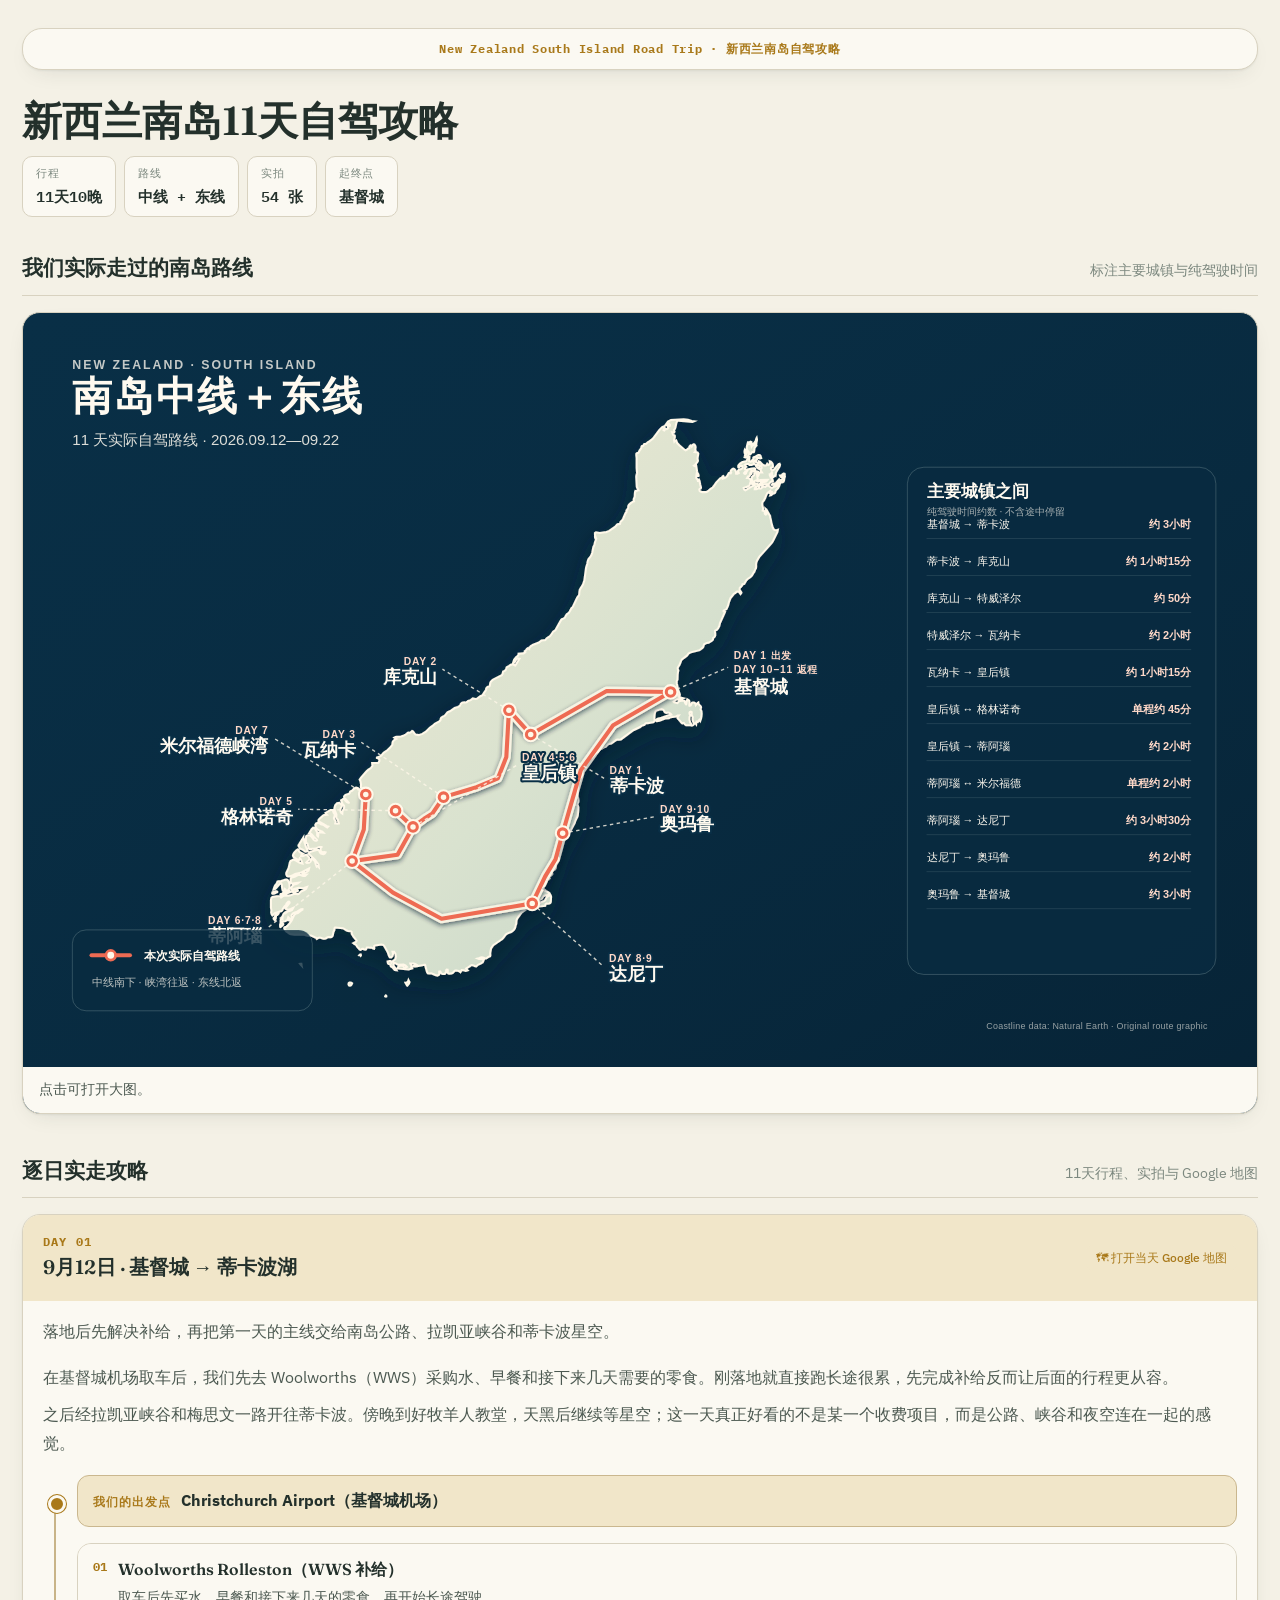
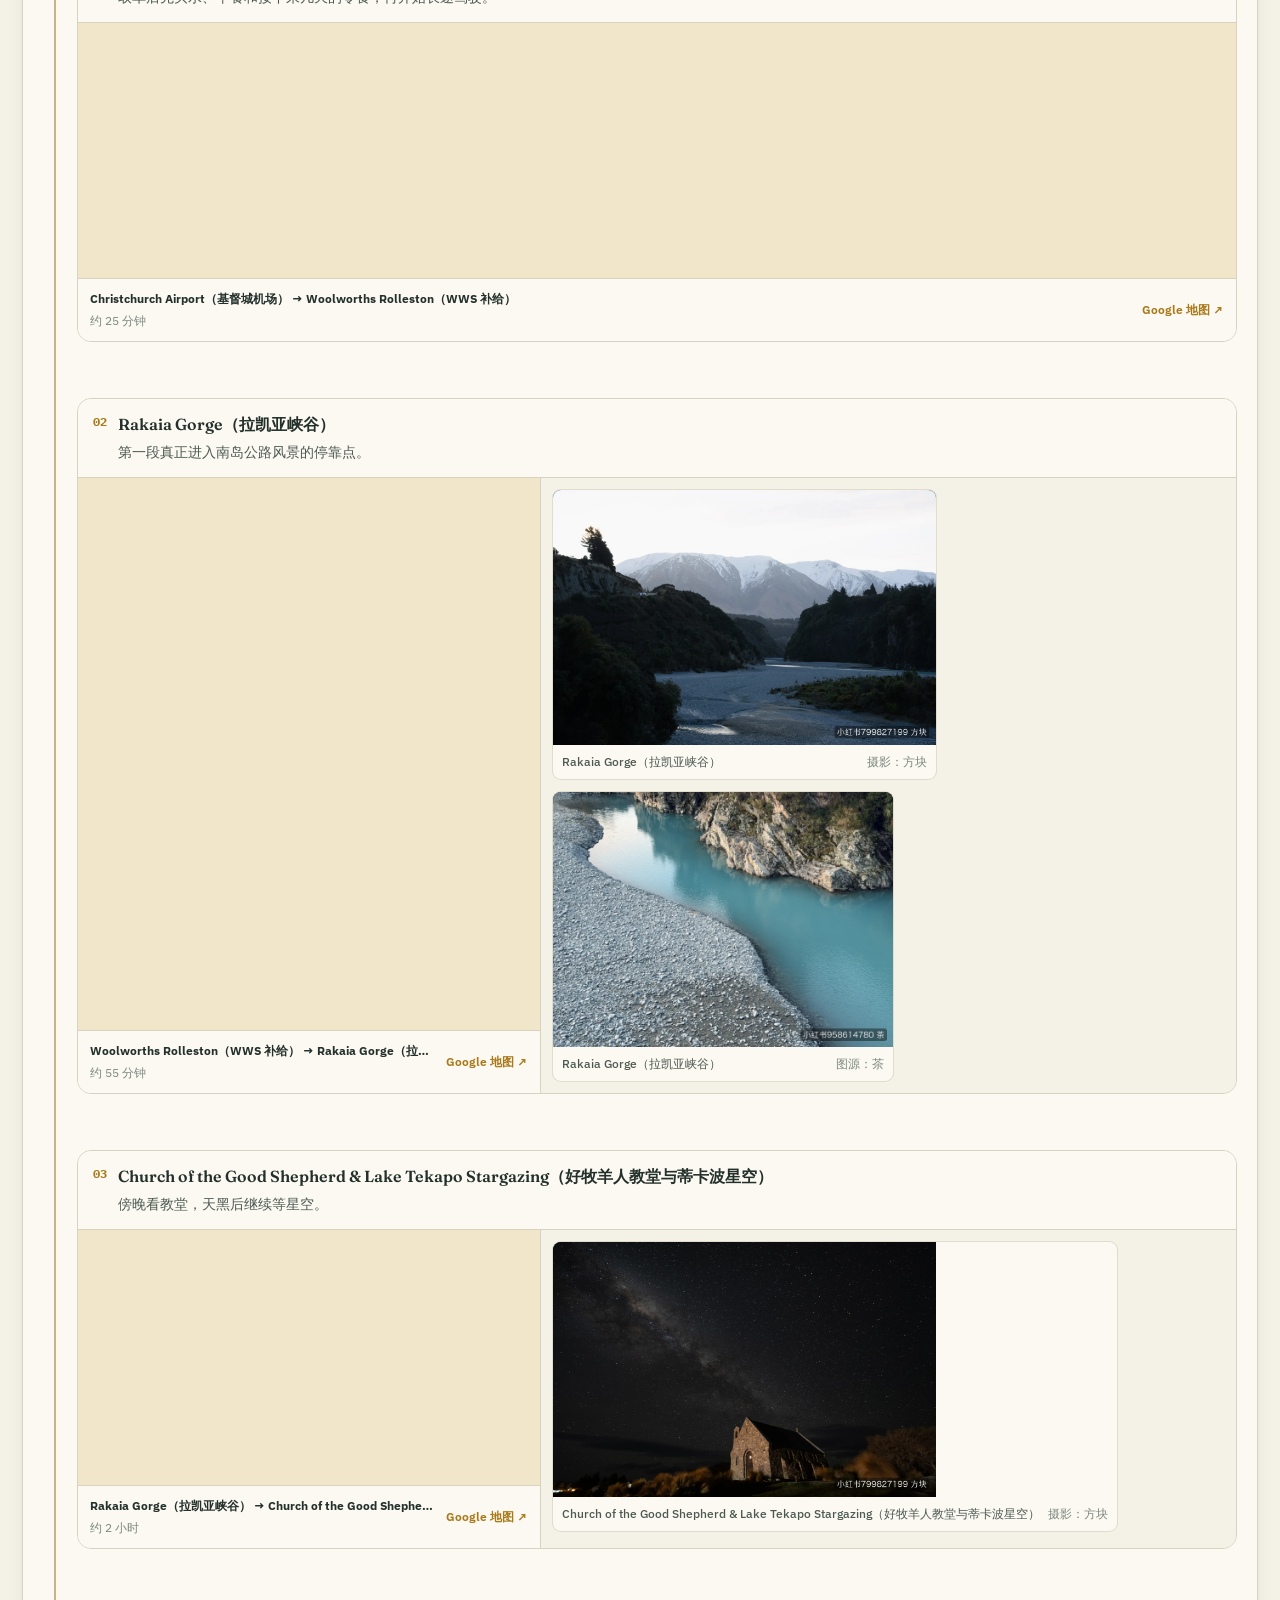
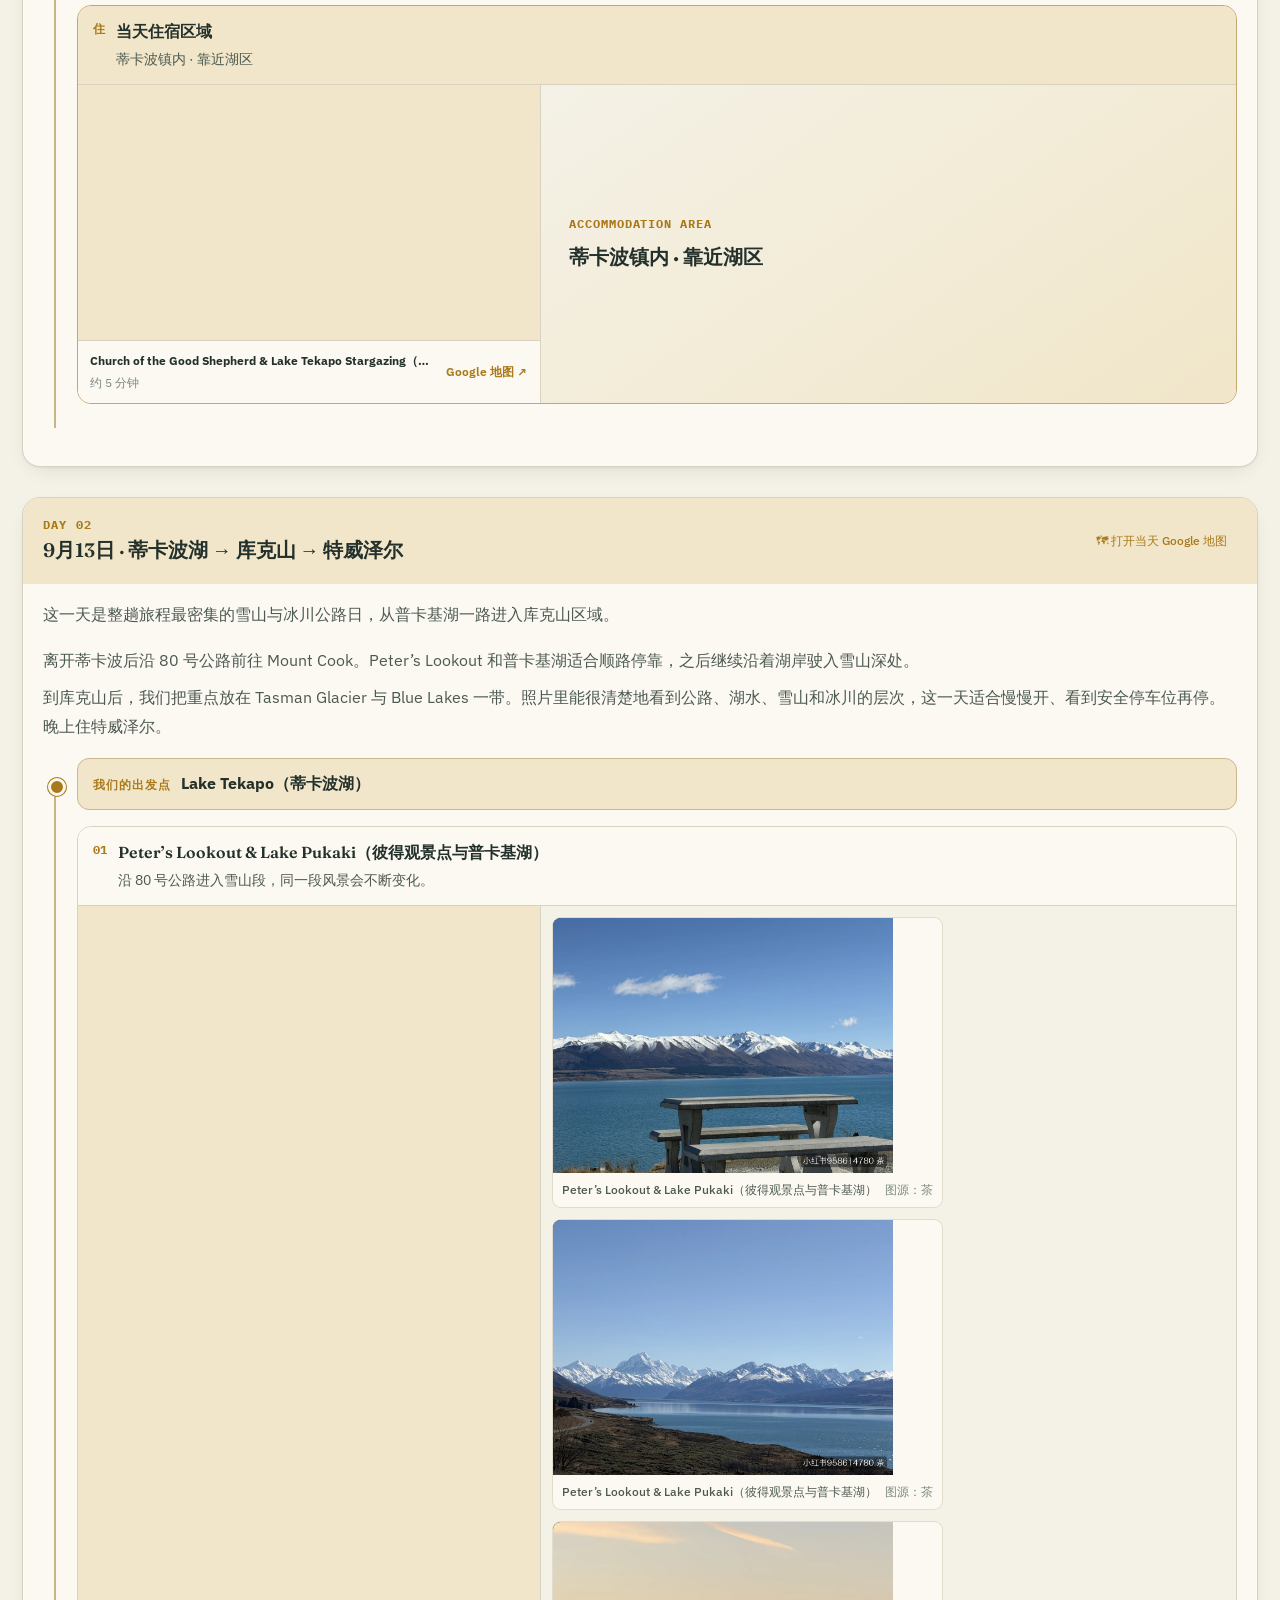
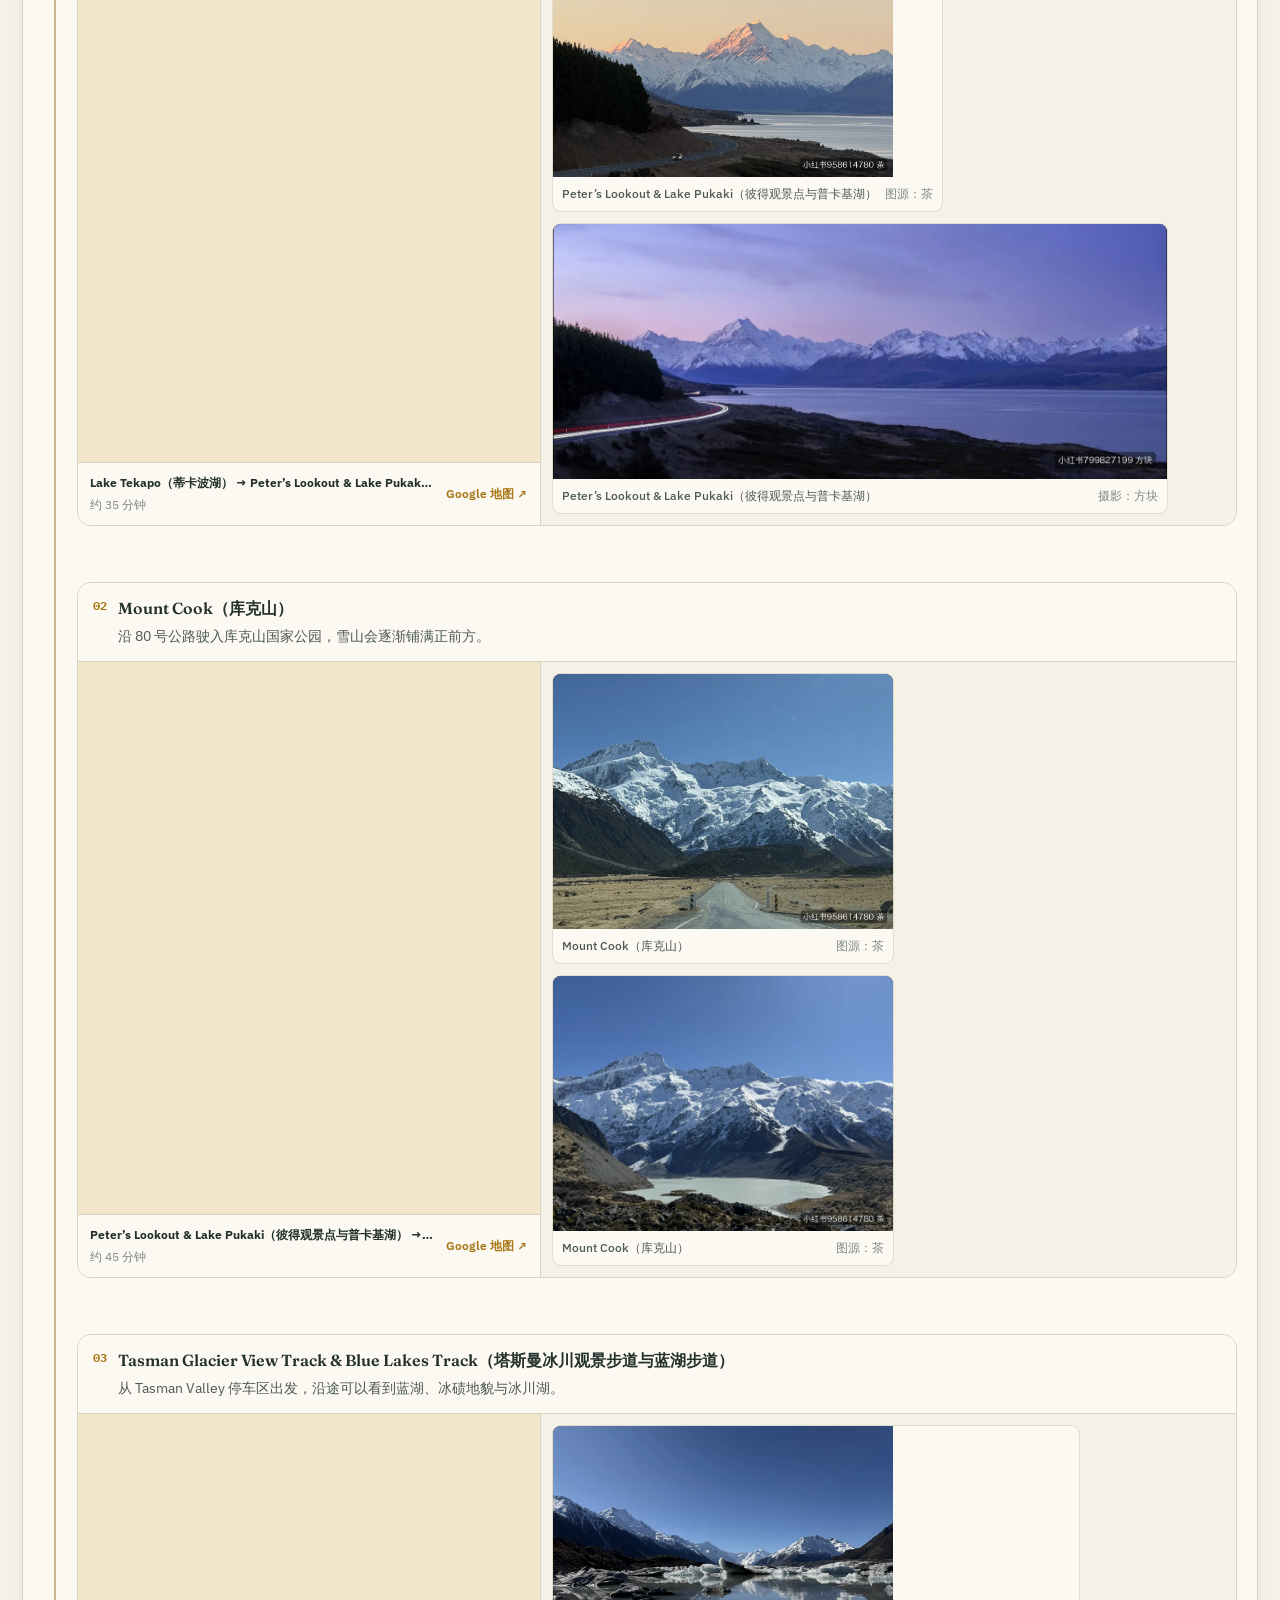
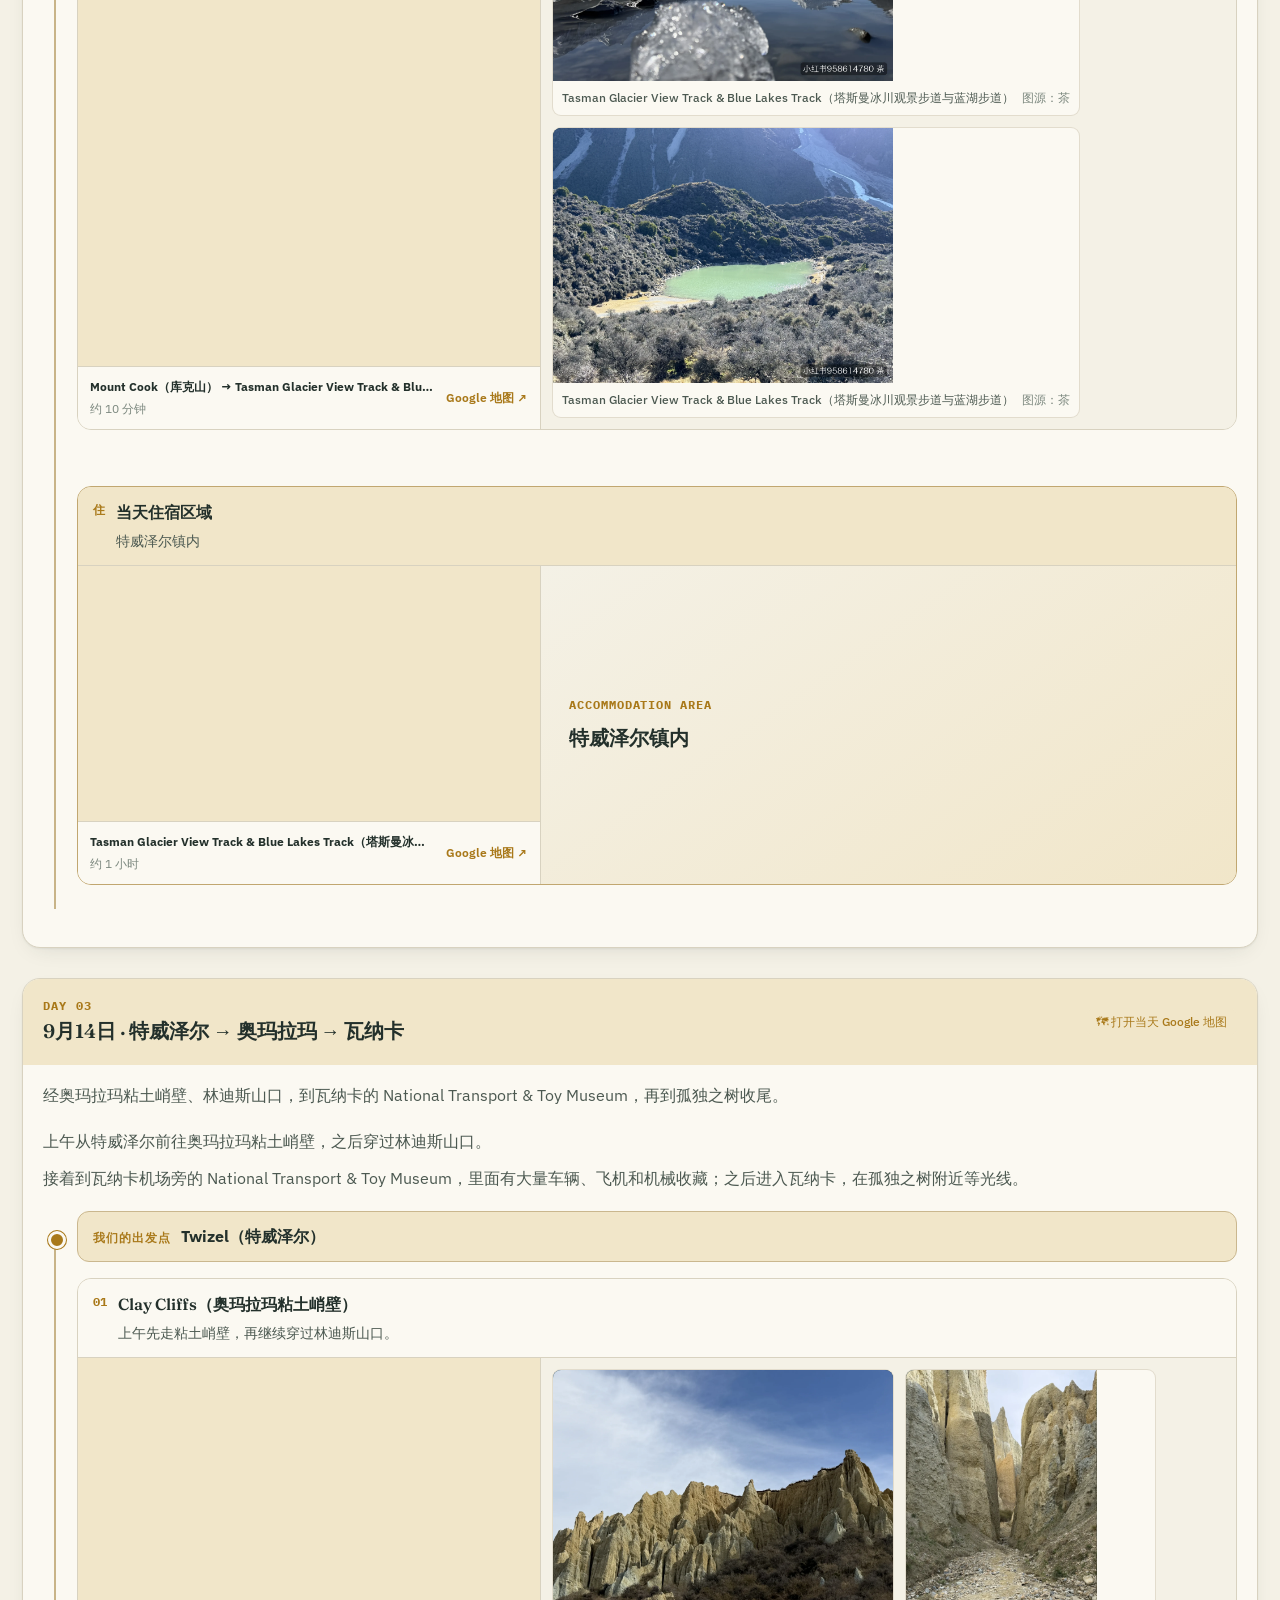
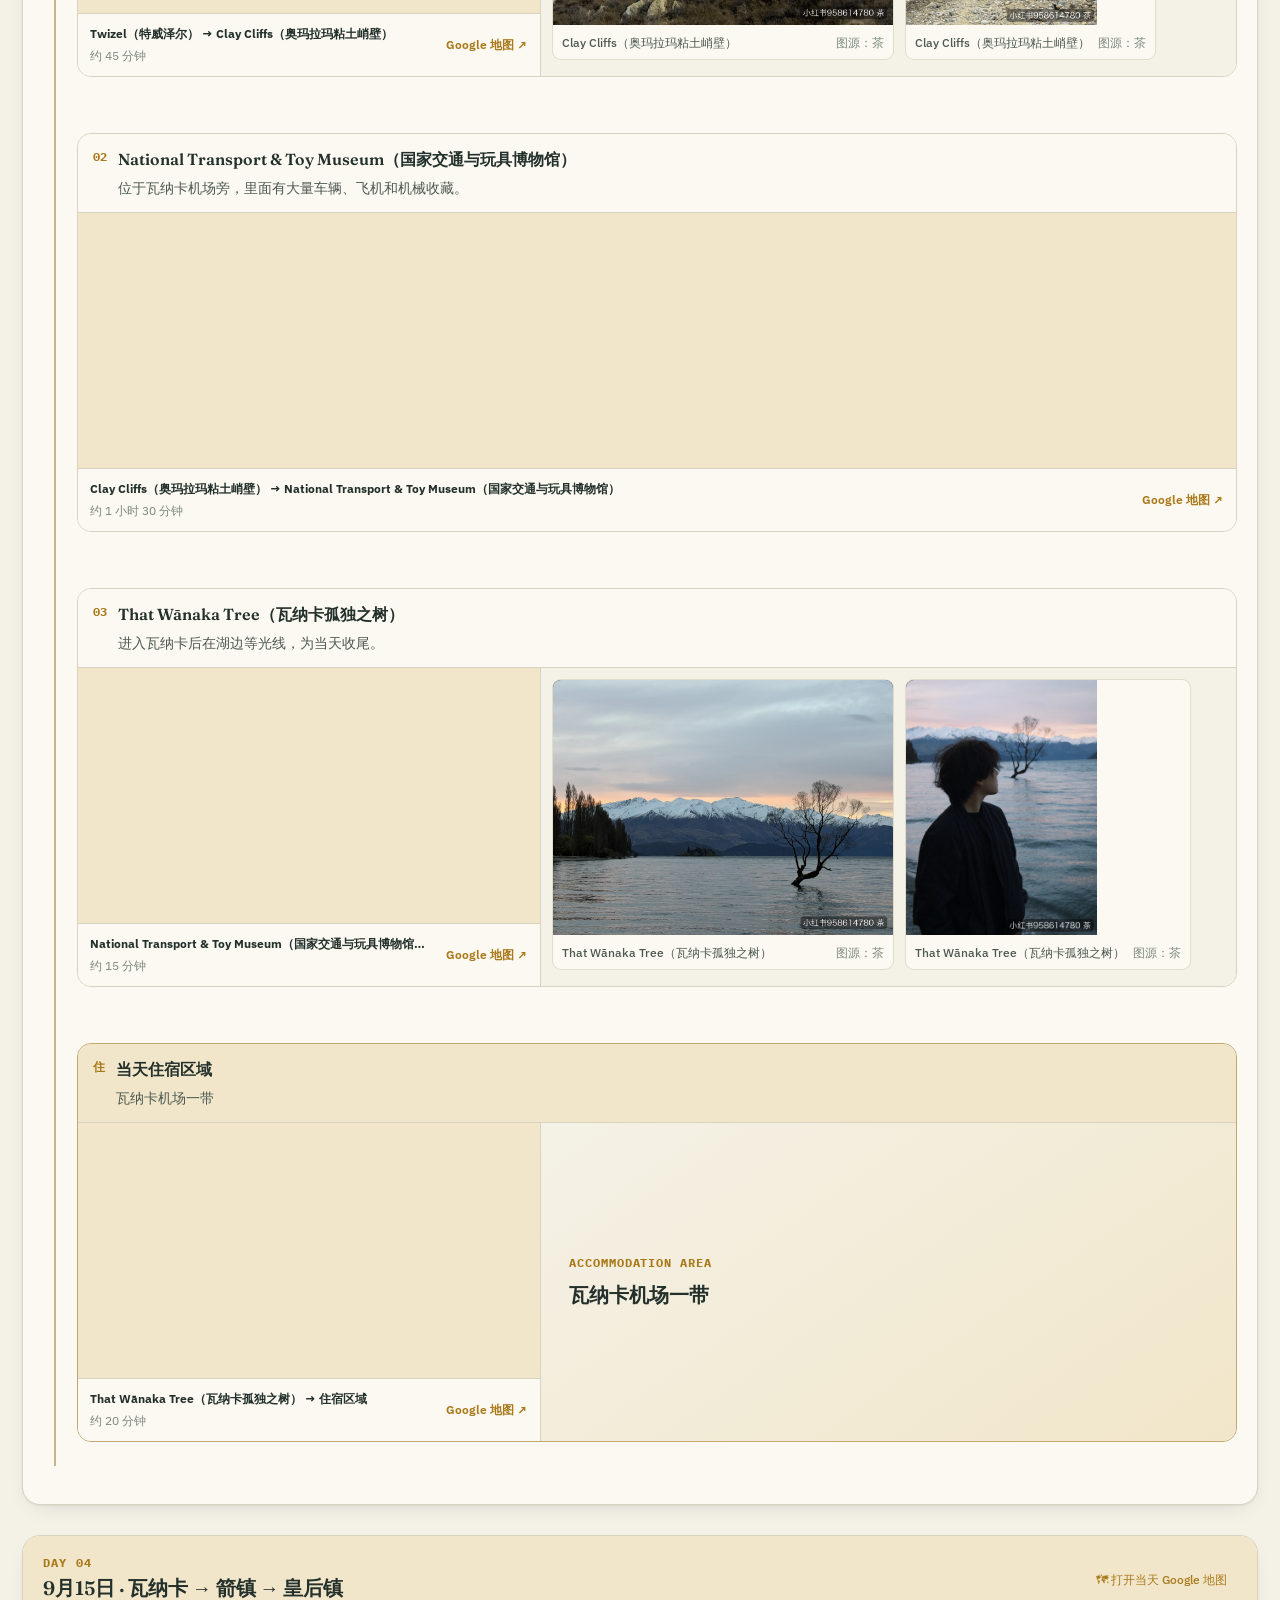
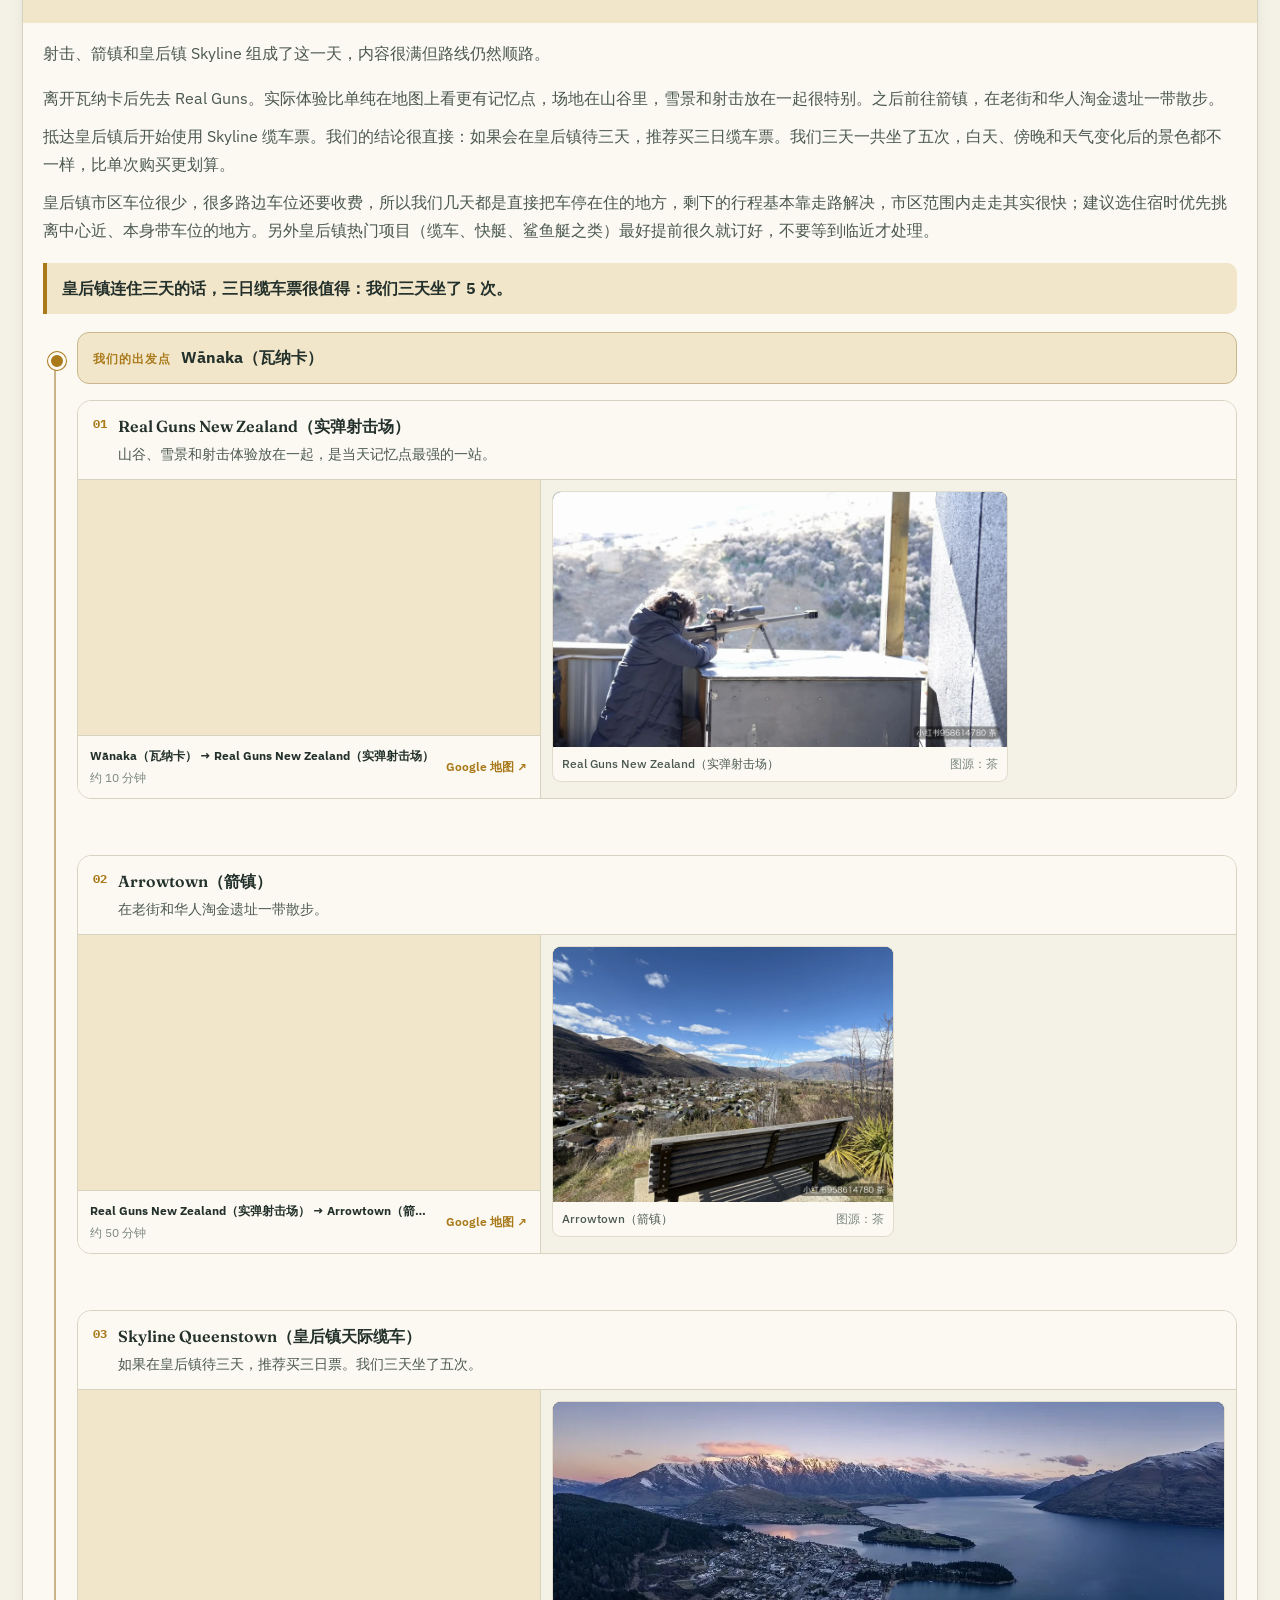
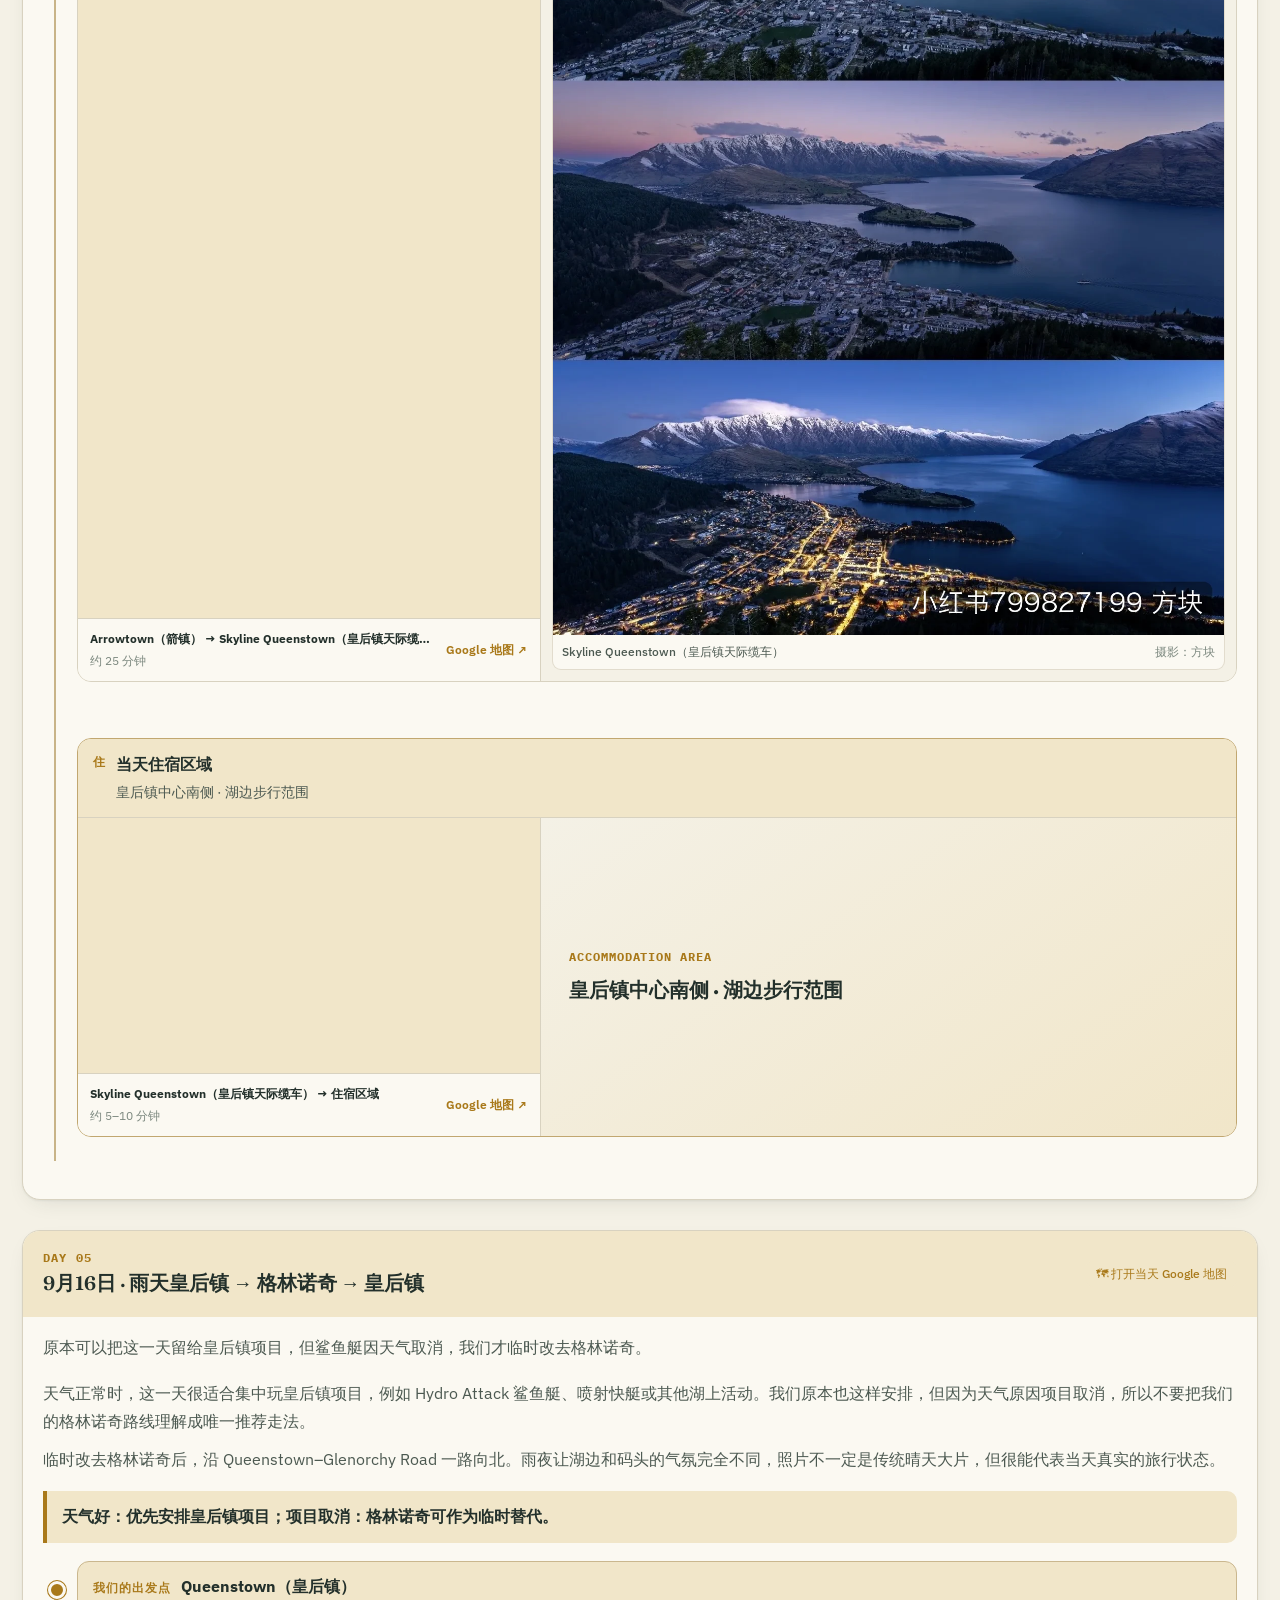
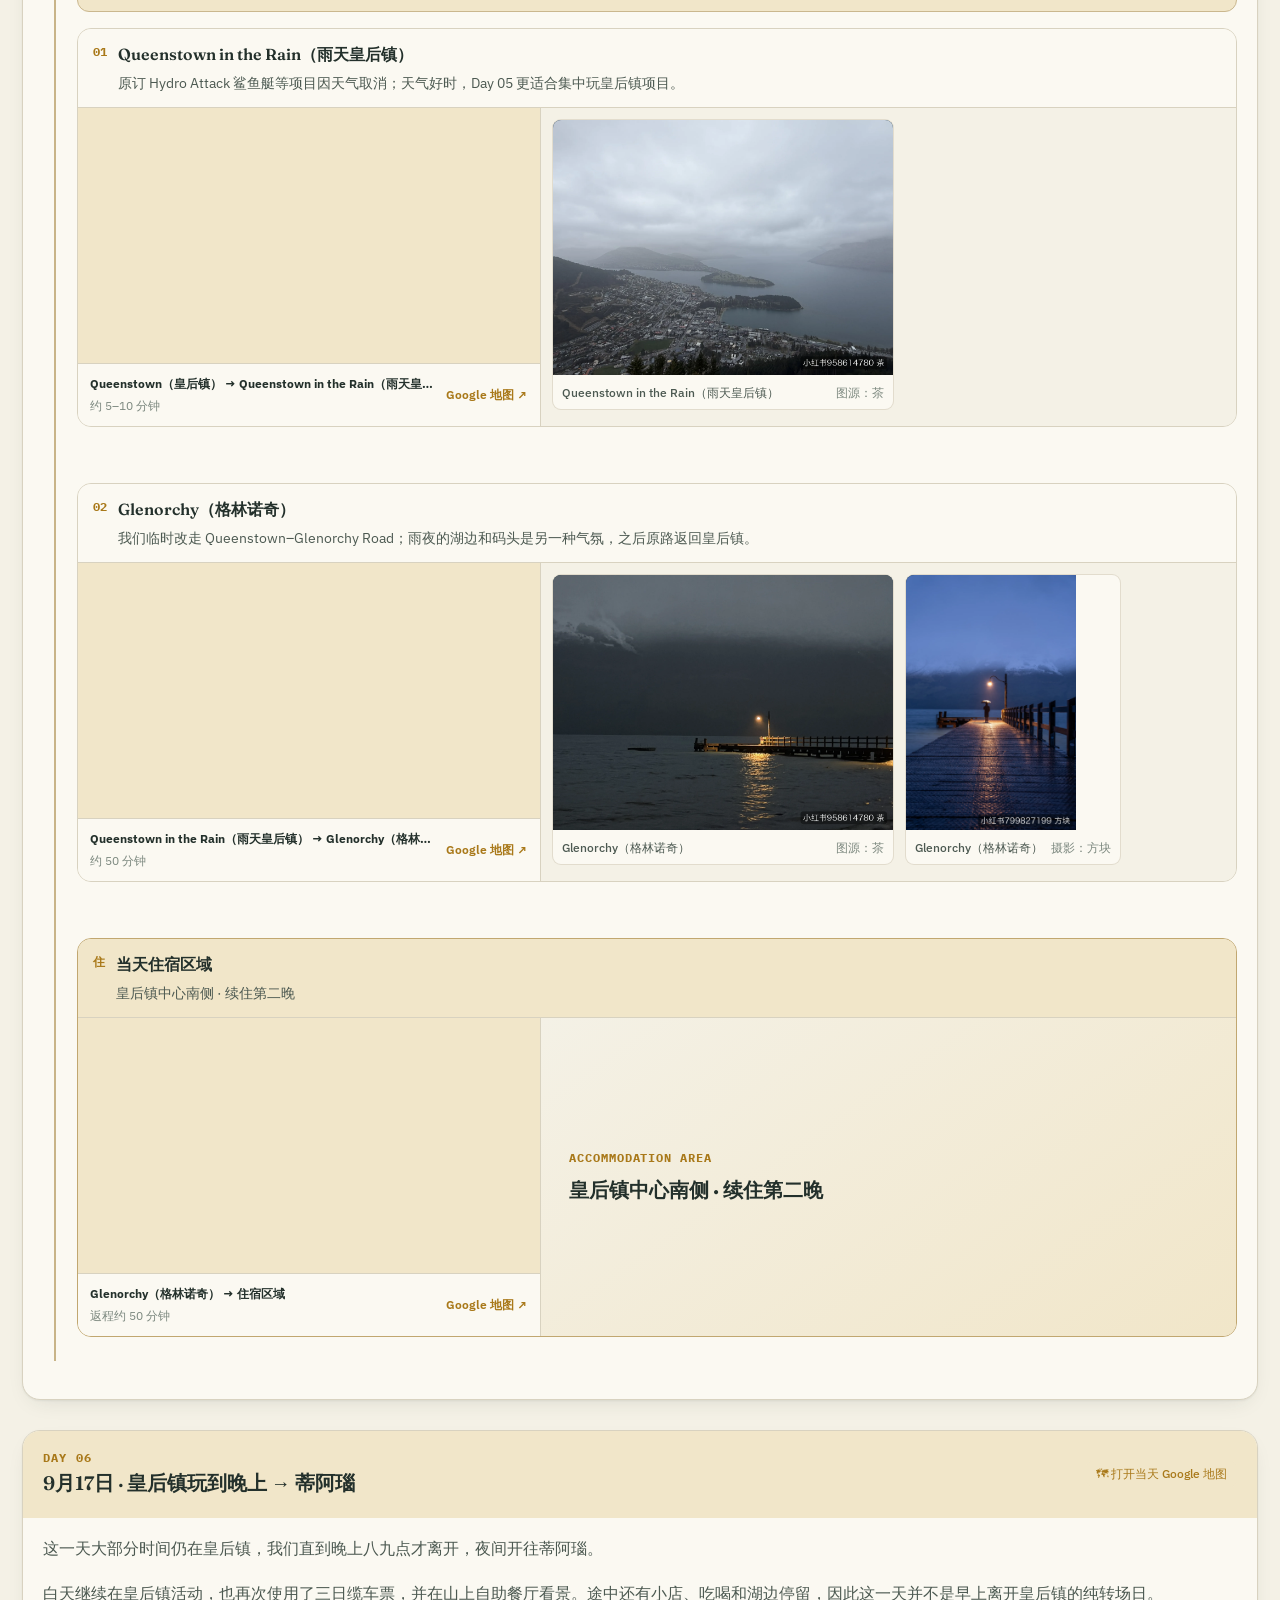
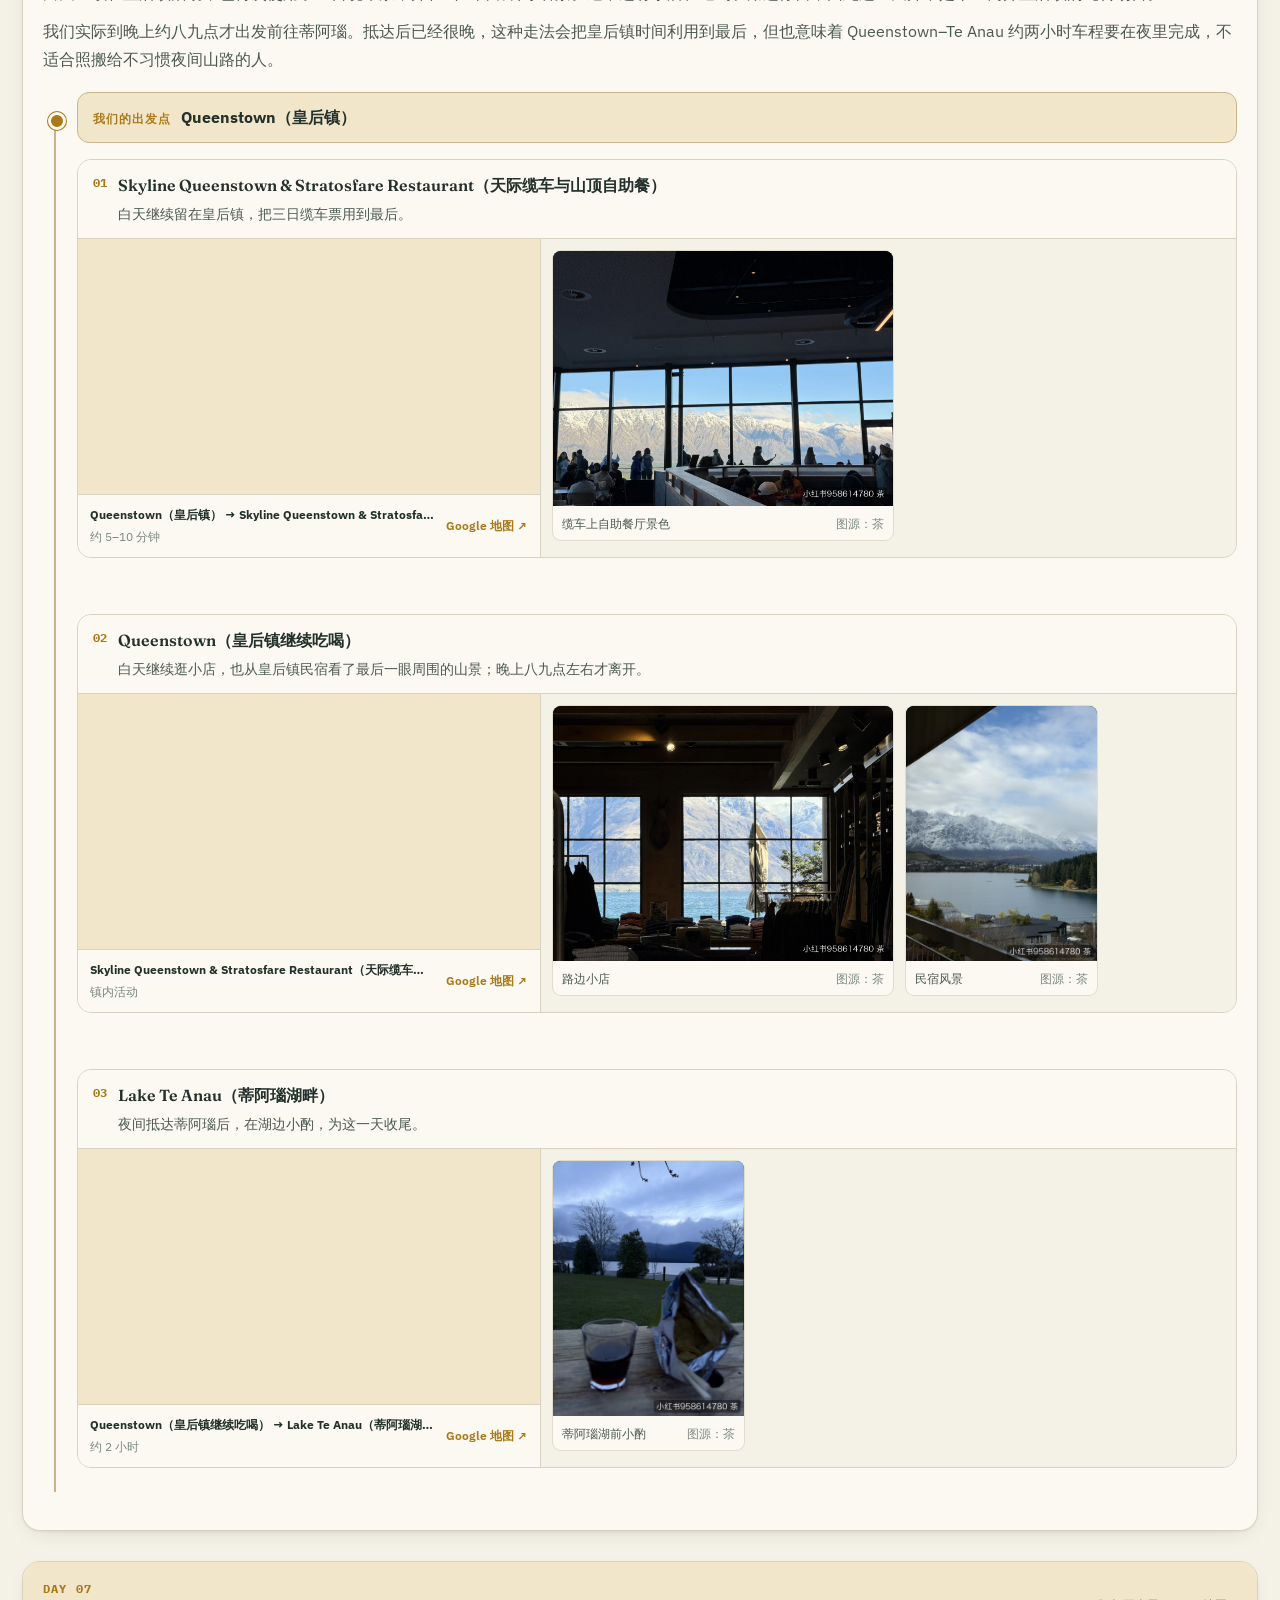
==== commit bd140cb3: "同步：照片相册最小高度对齐地图，Skyline缆车照片保留大图" ====
--- a/index.html
+++ b/index.html
@@ -82,7 +82,7 @@
     const selected = stop.files ? stop.files.filter(file => available.includes(file)) : available;
     return renderMedia(key, selected, stop.title);
   }).join("");
-  return media ? `<div class="stop-gallery">${media}</div>` : "";
+  return media ? `<div class="stop-gallery${stop.featured ? " is-featured" : ""}">${media}</div>` : "";
 }
 
 function renderLegMap(fromLabel, fromQuery, toLabel, toQuery, drive) {
--- a/nz-style.css
+++ b/nz-style.css
@@ -1442,23 +1442,33 @@
   line-height: 1.6;
 }
 .stop-gallery {
-  display: grid;
-  grid-template-columns: repeat(auto-fit, minmax(240px, 1fr));
-  align-items: start;
+  display: flex;
+  flex-wrap: wrap;
+  align-items: flex-start;
   gap: 11px;
   padding: 11px;
   border-top: 1px solid var(--line);
 }
 .stop-gallery .guide-photo-item {
+  flex: 0 0 auto;
   align-self: start;
   border: 1px solid color-mix(in srgb, var(--line) 72%, transparent);
 }
 .stop-gallery .guide-photo-item img,
 .stop-gallery .guide-photo-item video {
+  width: auto;
+  height: 255px;
+  max-width: 100%;
+  aspect-ratio: auto;
+  object-fit: contain;
+}
+.stop-gallery.is-featured .guide-photo-item {
+  flex: 1 1 100%;
+}
+.stop-gallery.is-featured .guide-photo-item img,
+.stop-gallery.is-featured .guide-photo-item video {
   width: 100%;
   height: auto;
-  aspect-ratio: auto;
-  object-fit: contain;
 }
 .stop-gallery .guide-photo-item figcaption > span:first-child {
   overflow: hidden;
@@ -1609,6 +1619,8 @@
   .journey-origin::before,
   .journey-stop::before { left: -24px; }
   .journey-origin { align-items: flex-start; flex-direction: column; gap: 3px; }
-  .stop-gallery { grid-template-columns: 1fr; }
+  .stop-gallery .guide-photo-item { flex: 1 1 100%; }
+  .stop-gallery .guide-photo-item img,
+  .stop-gallery .guide-photo-item video { width: 100%; height: auto; }
   .segment-map-meta { align-items: flex-start; flex-direction: column; }
 }
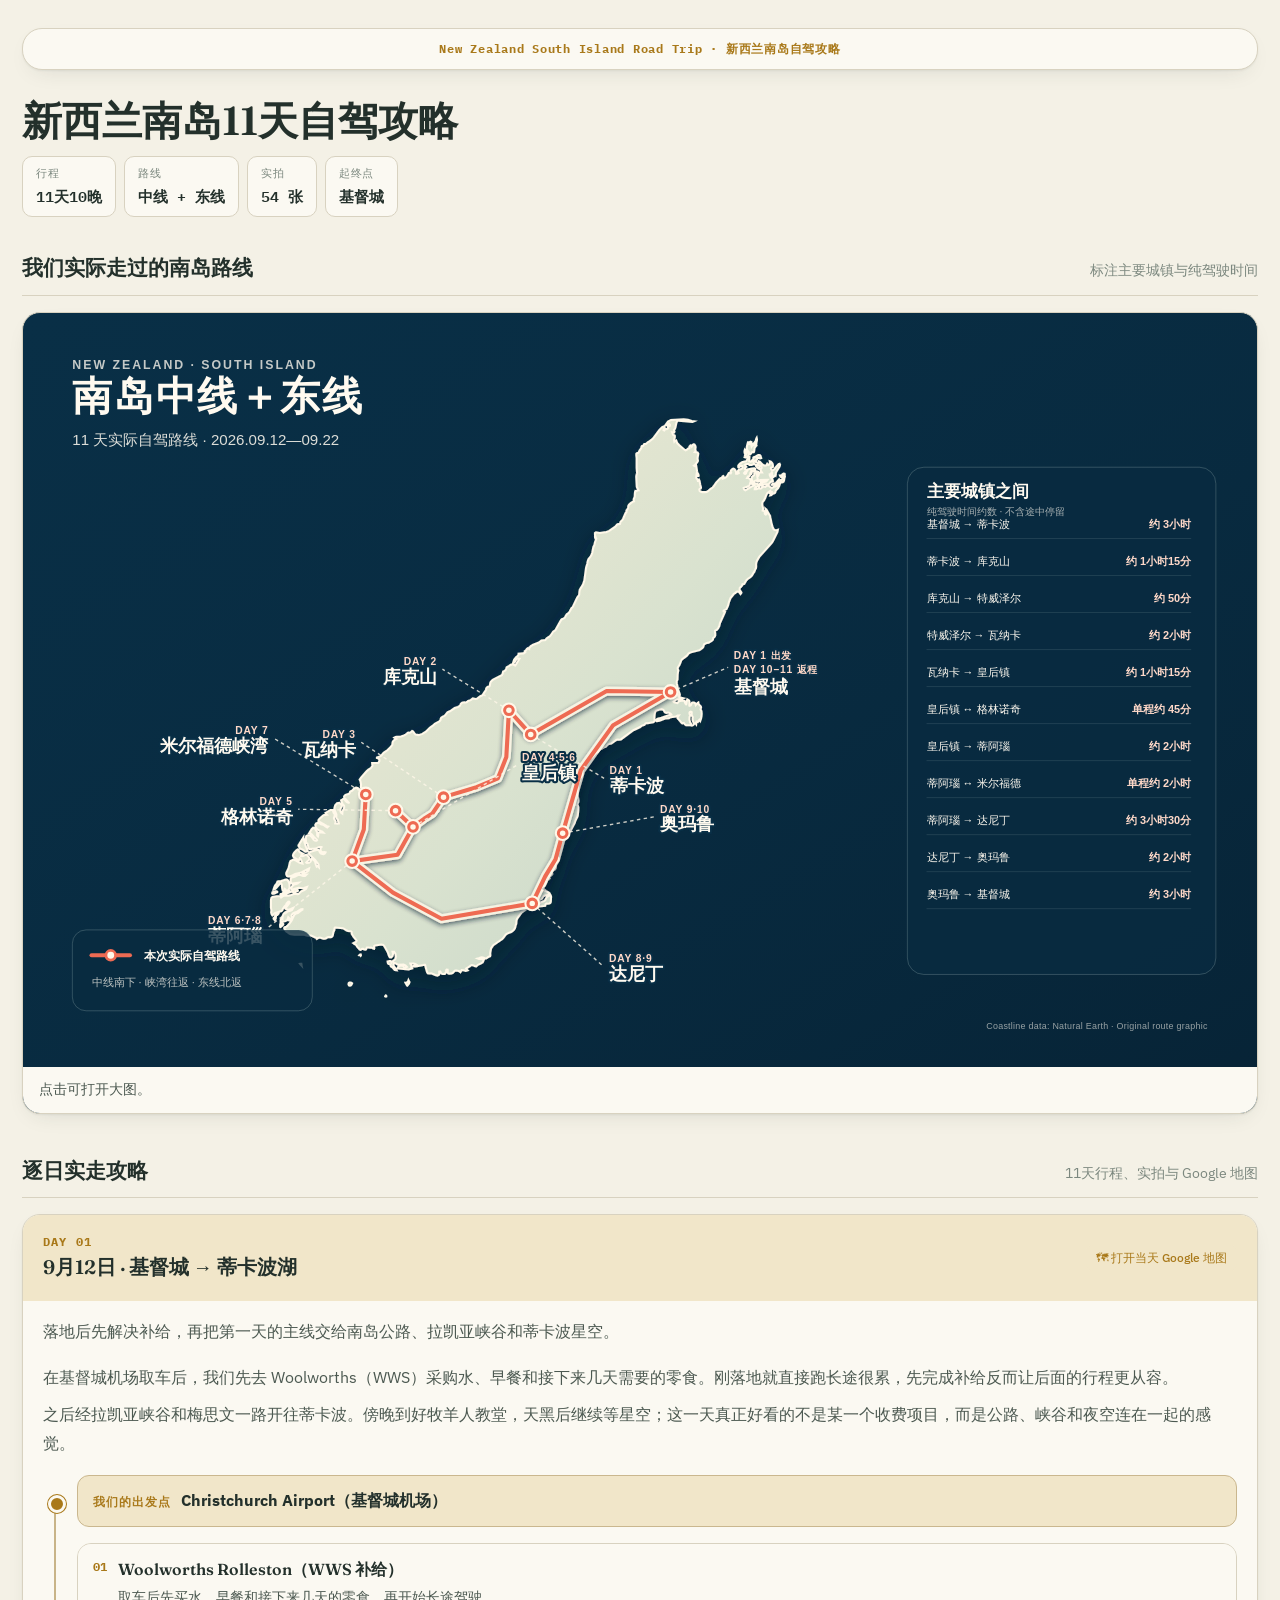
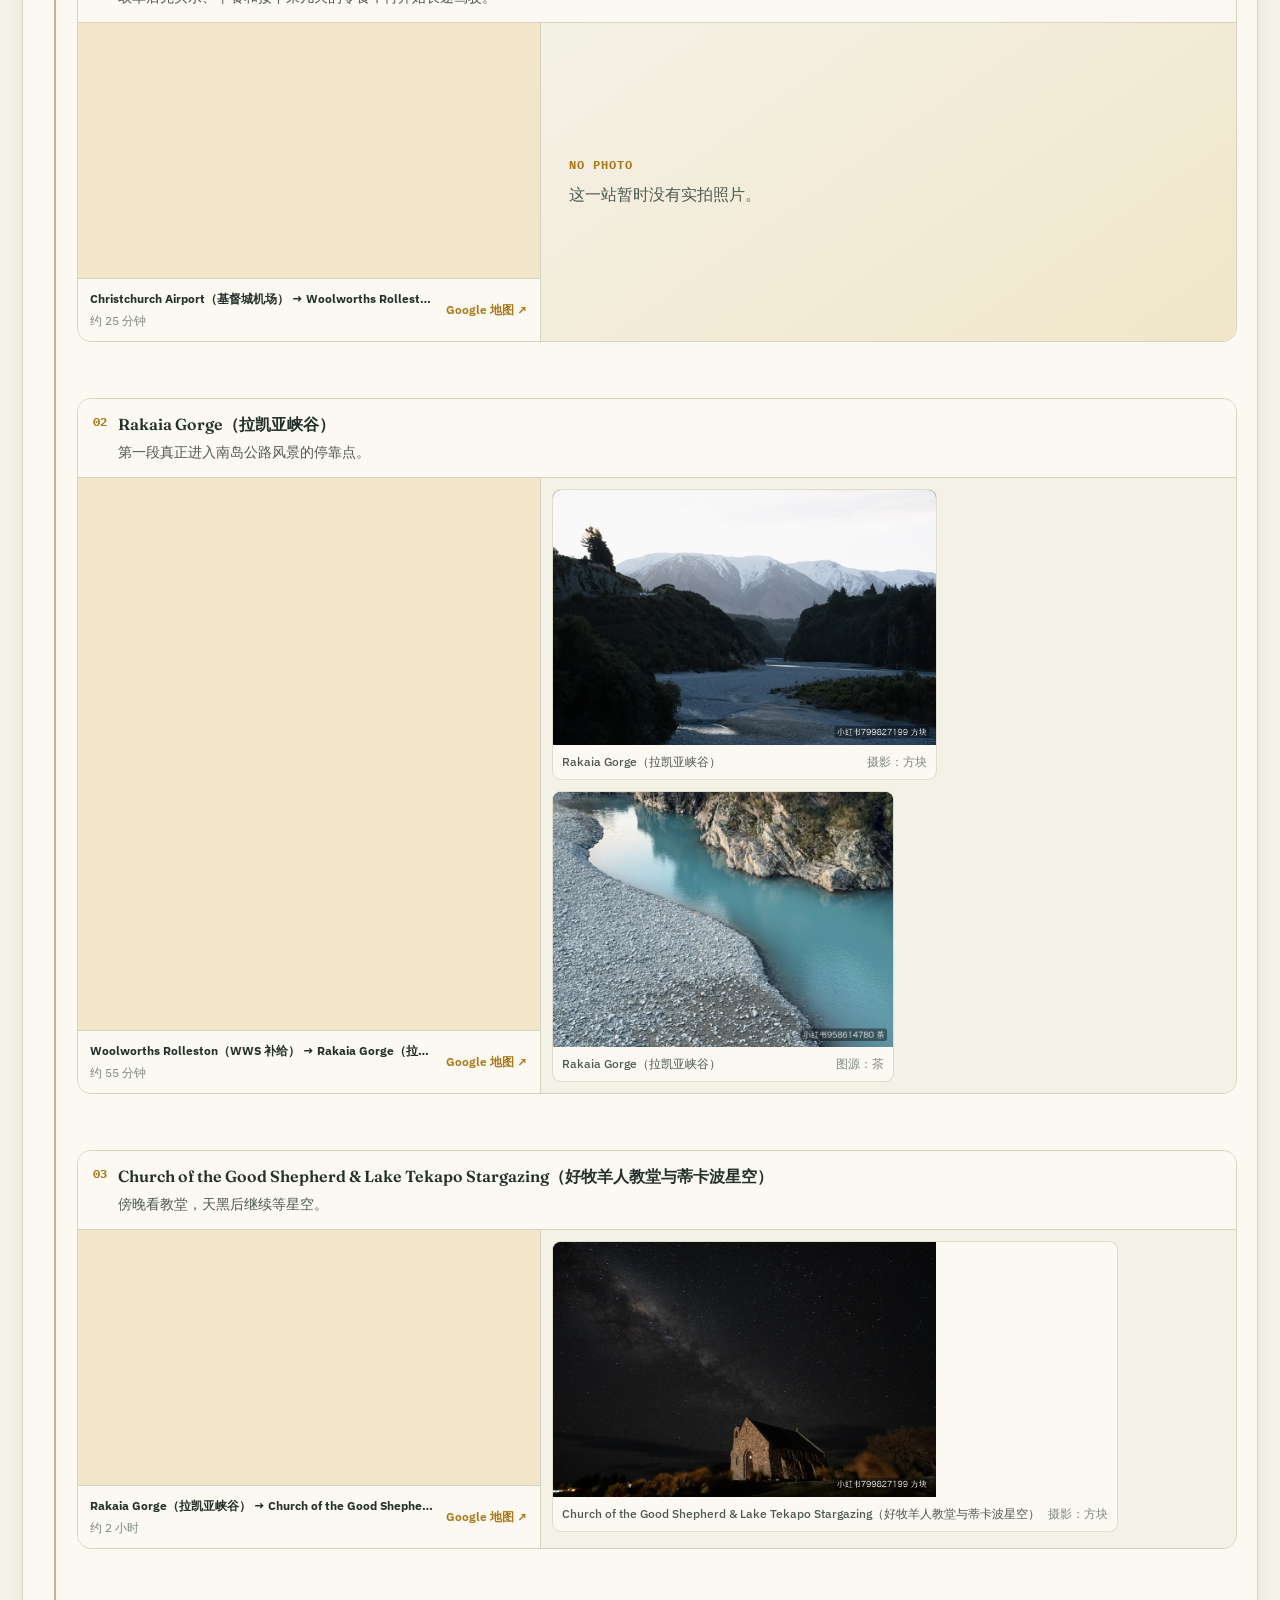
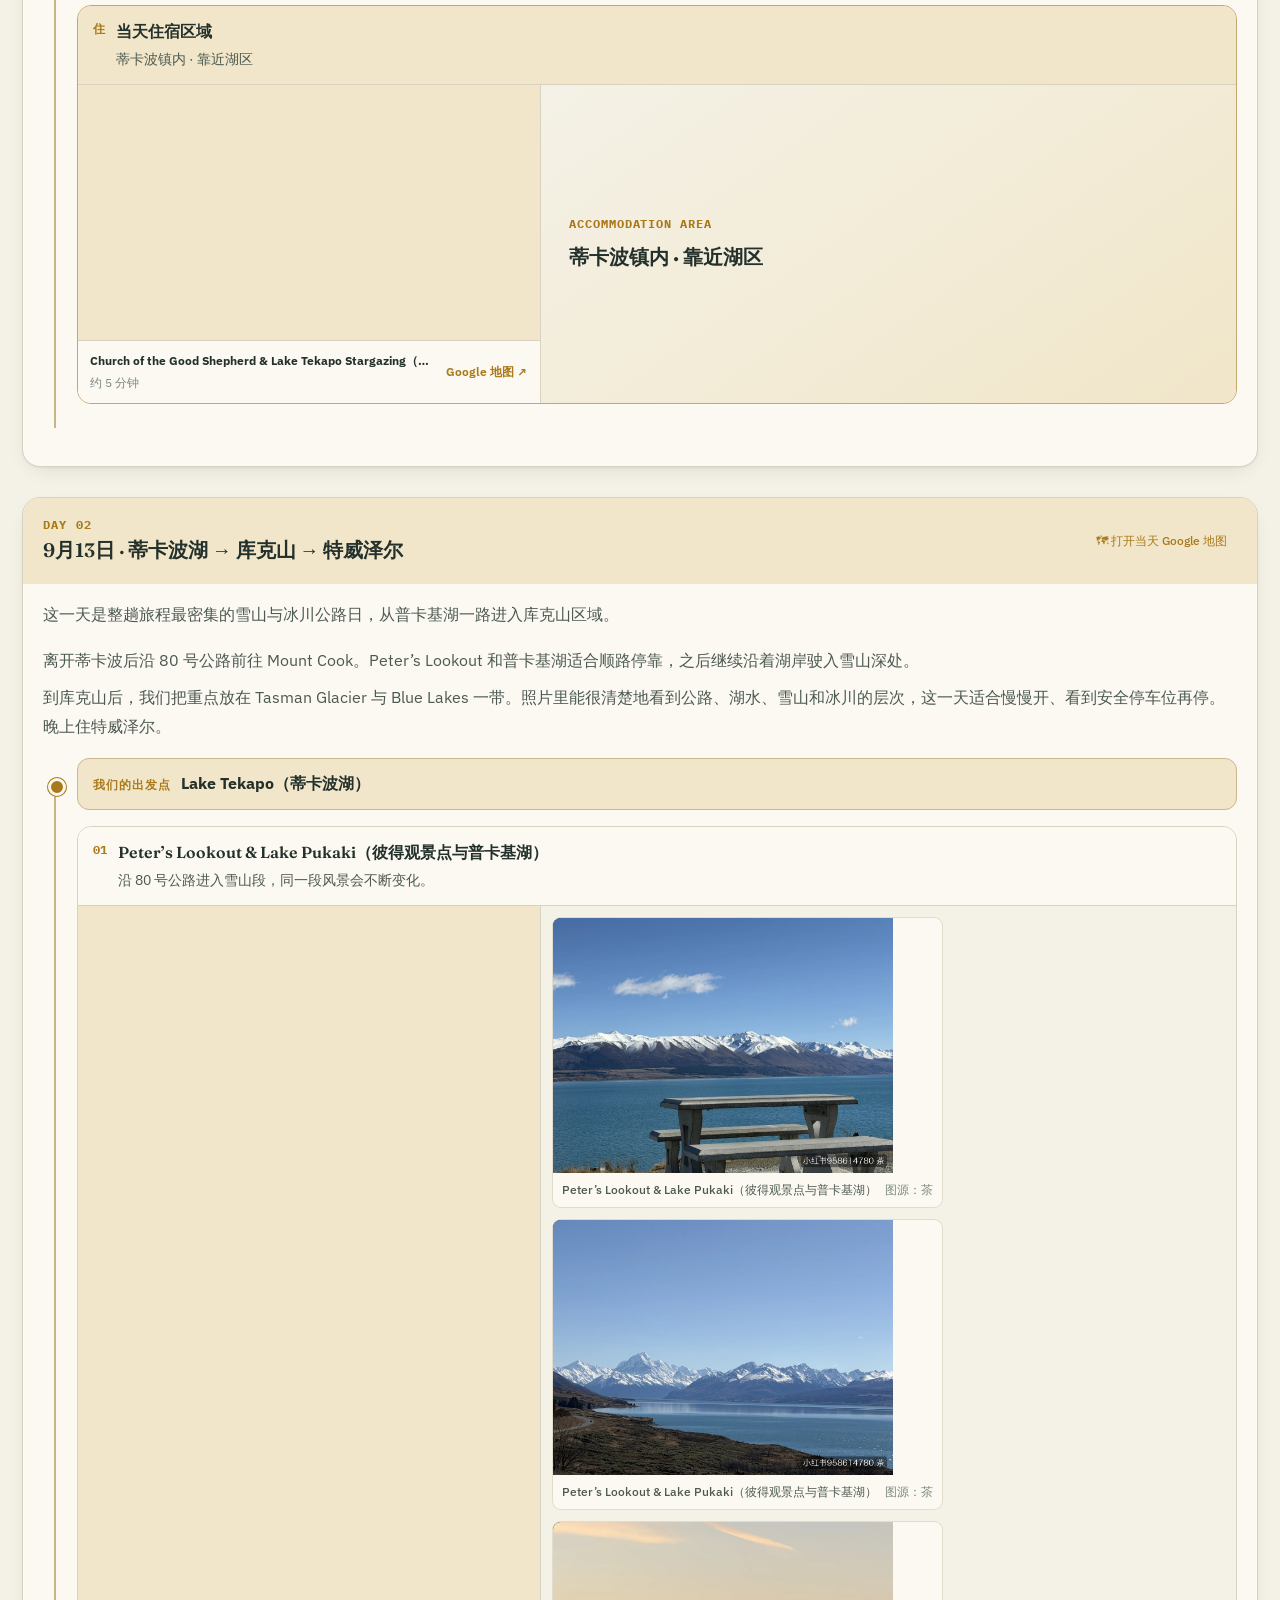
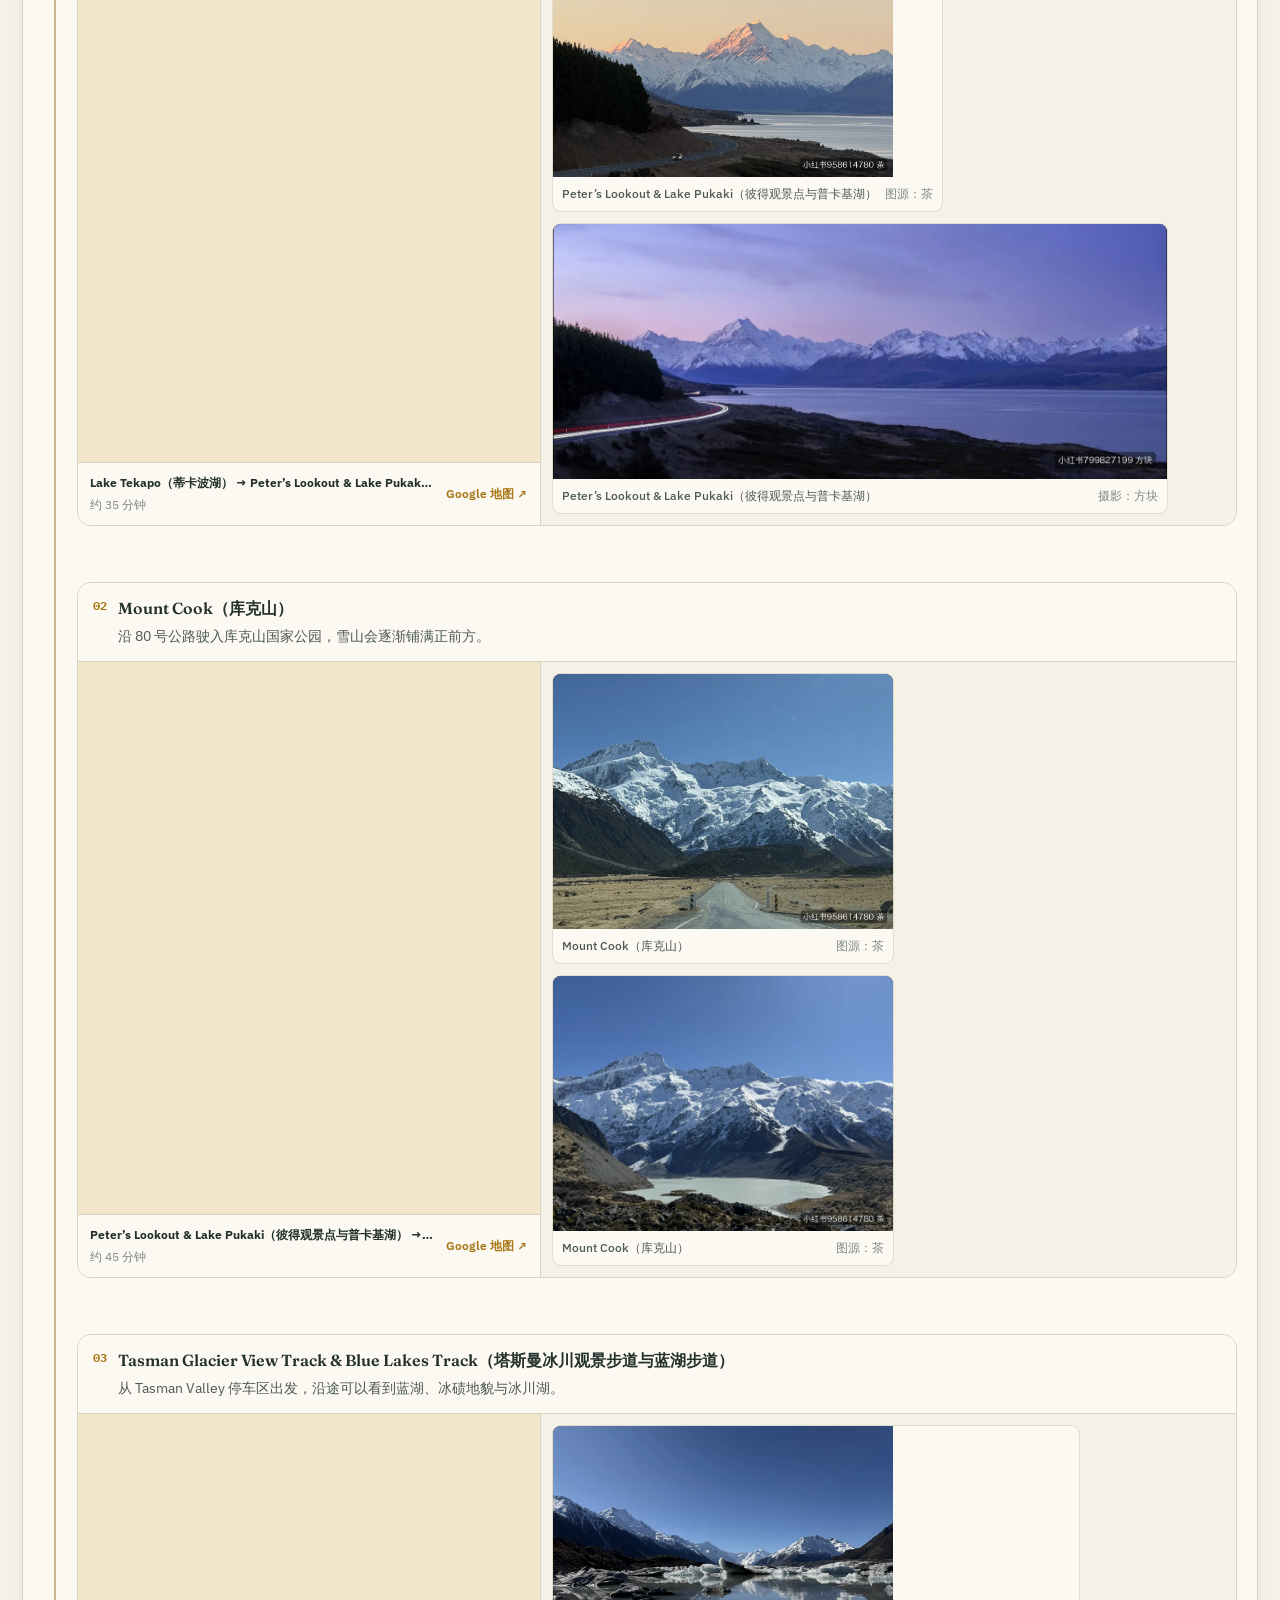
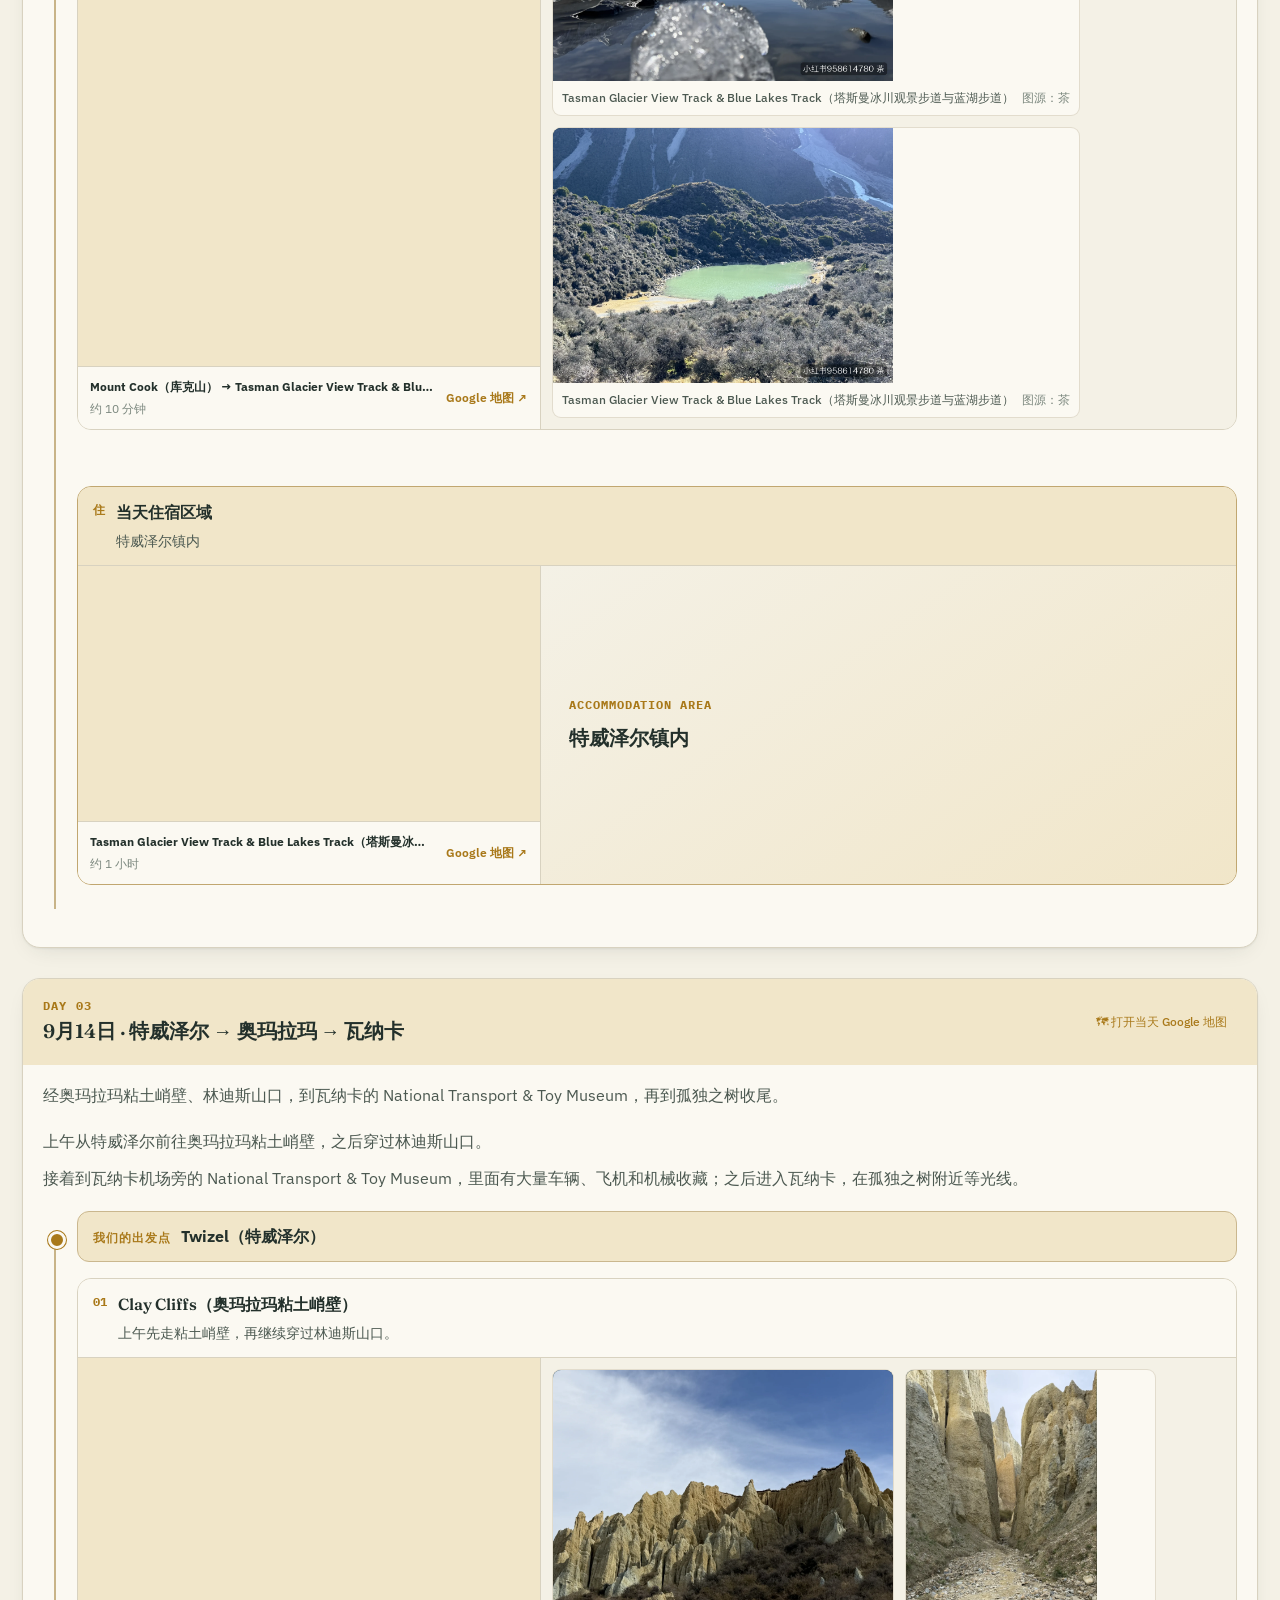
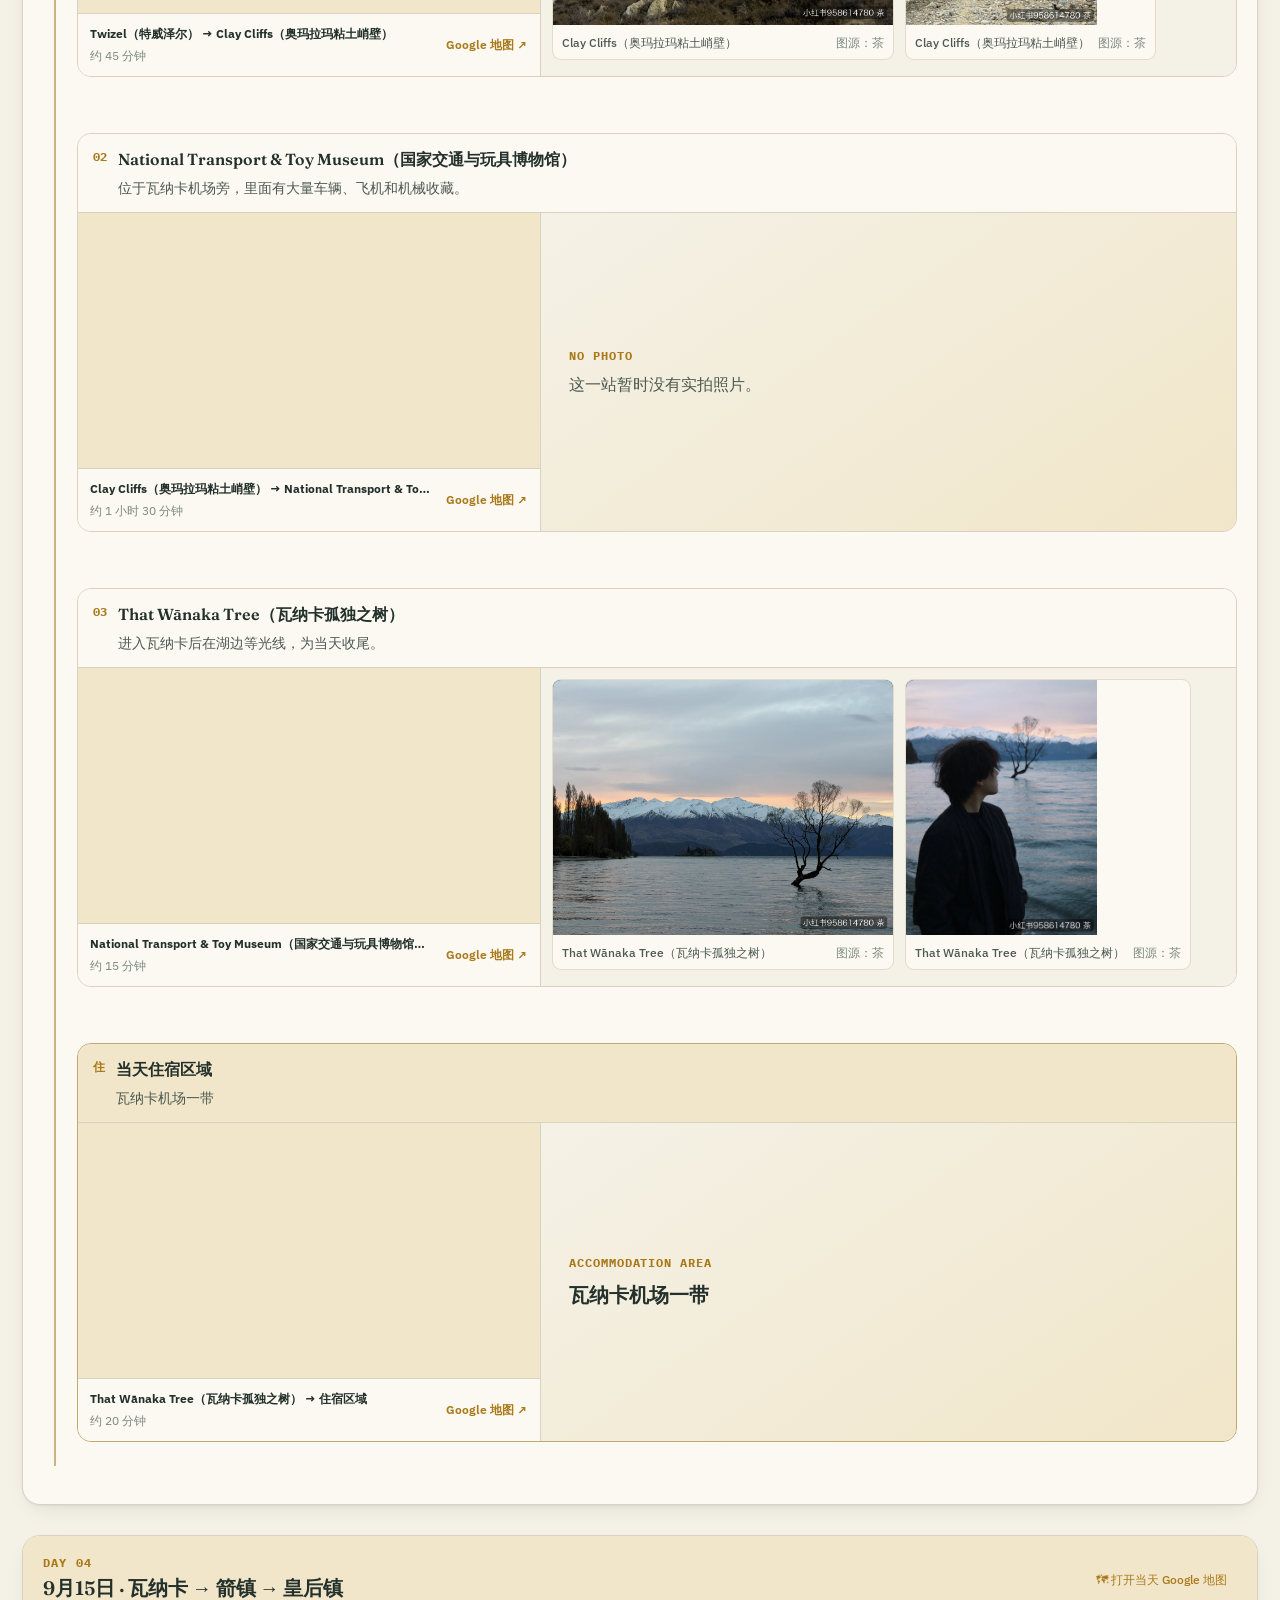
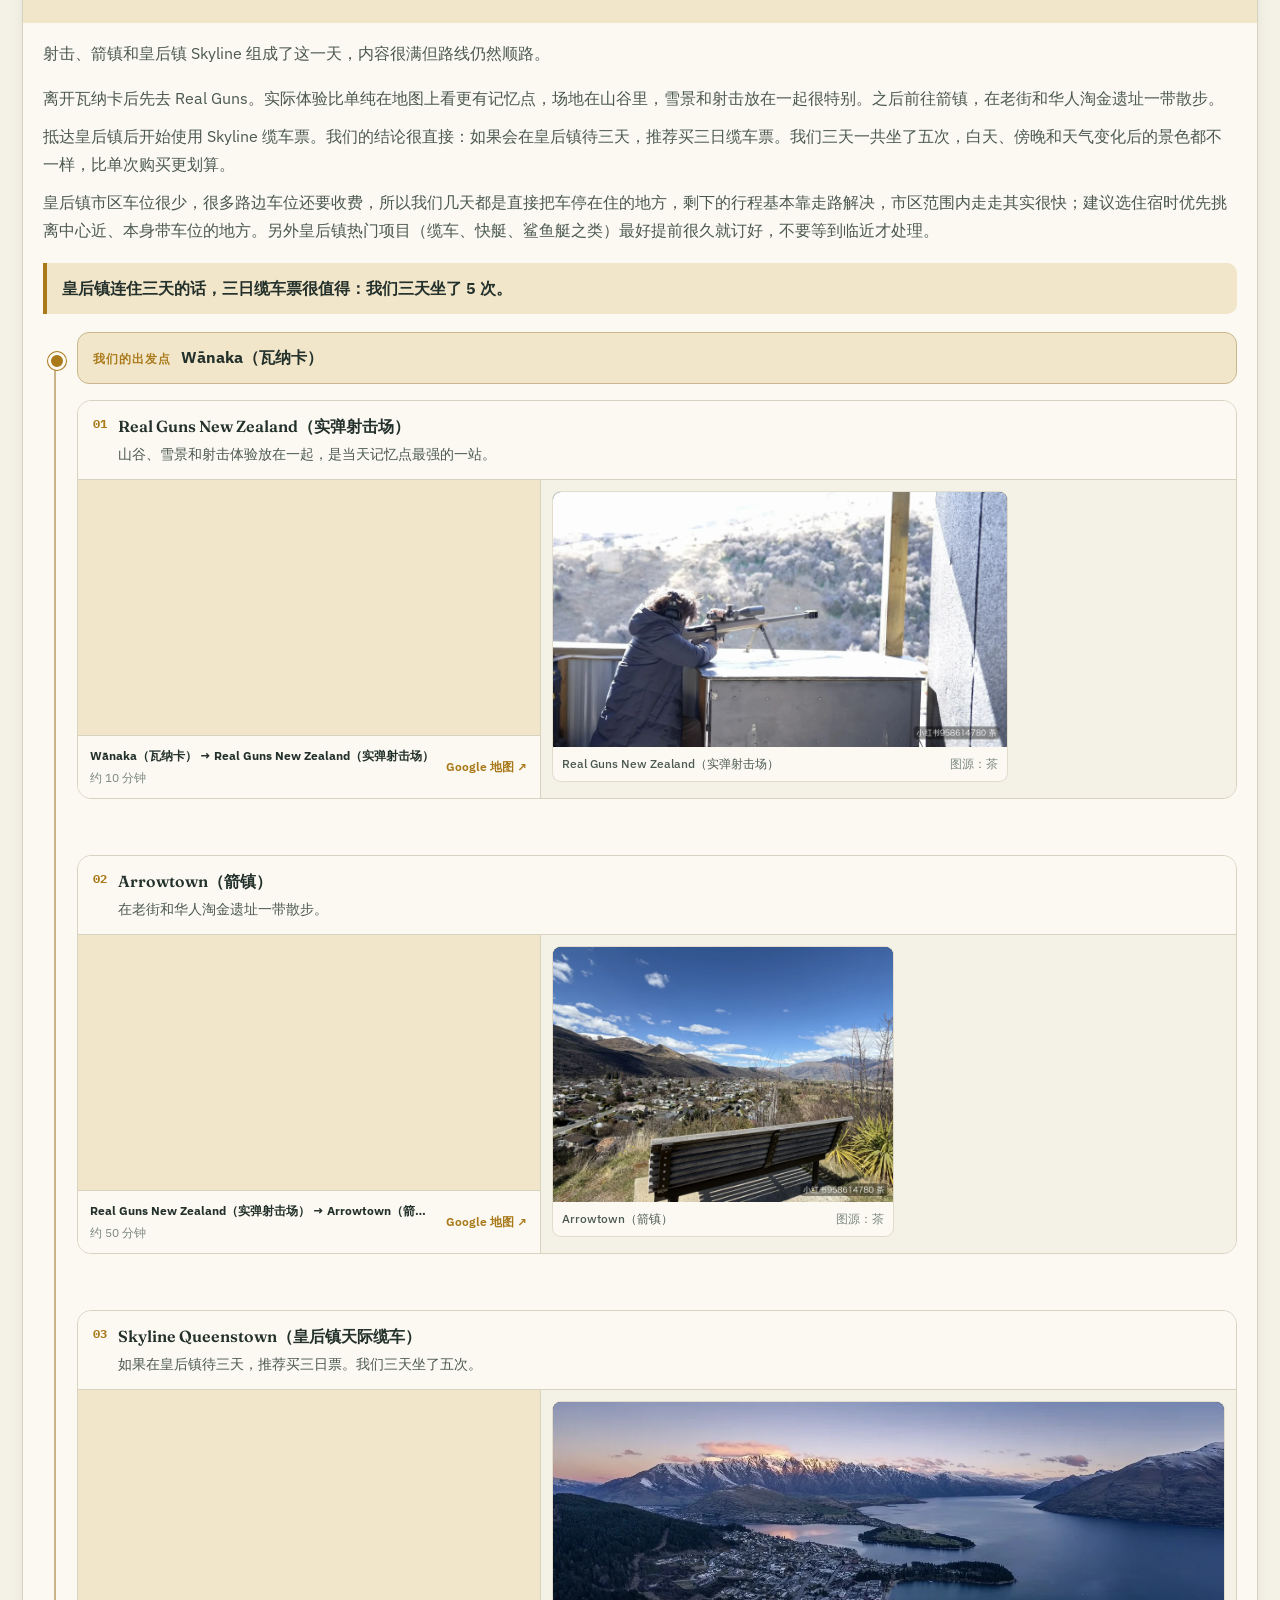
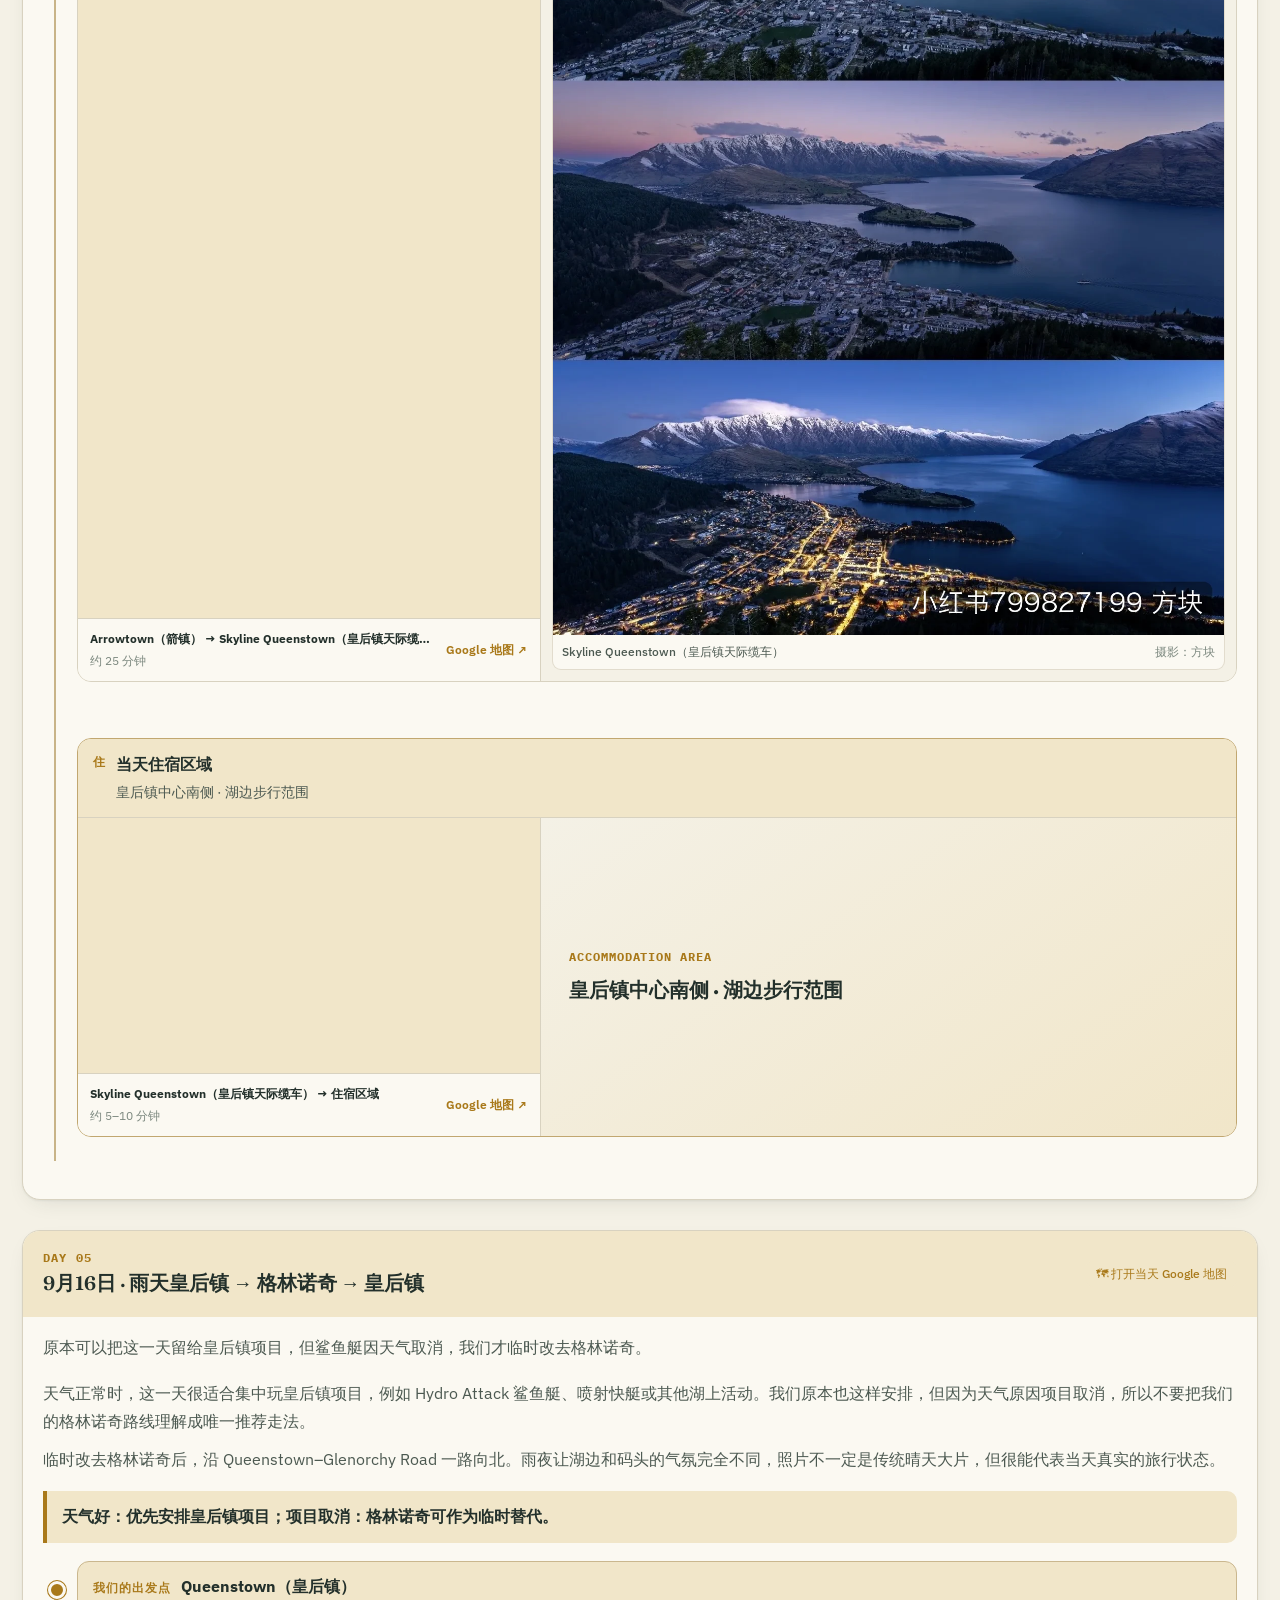
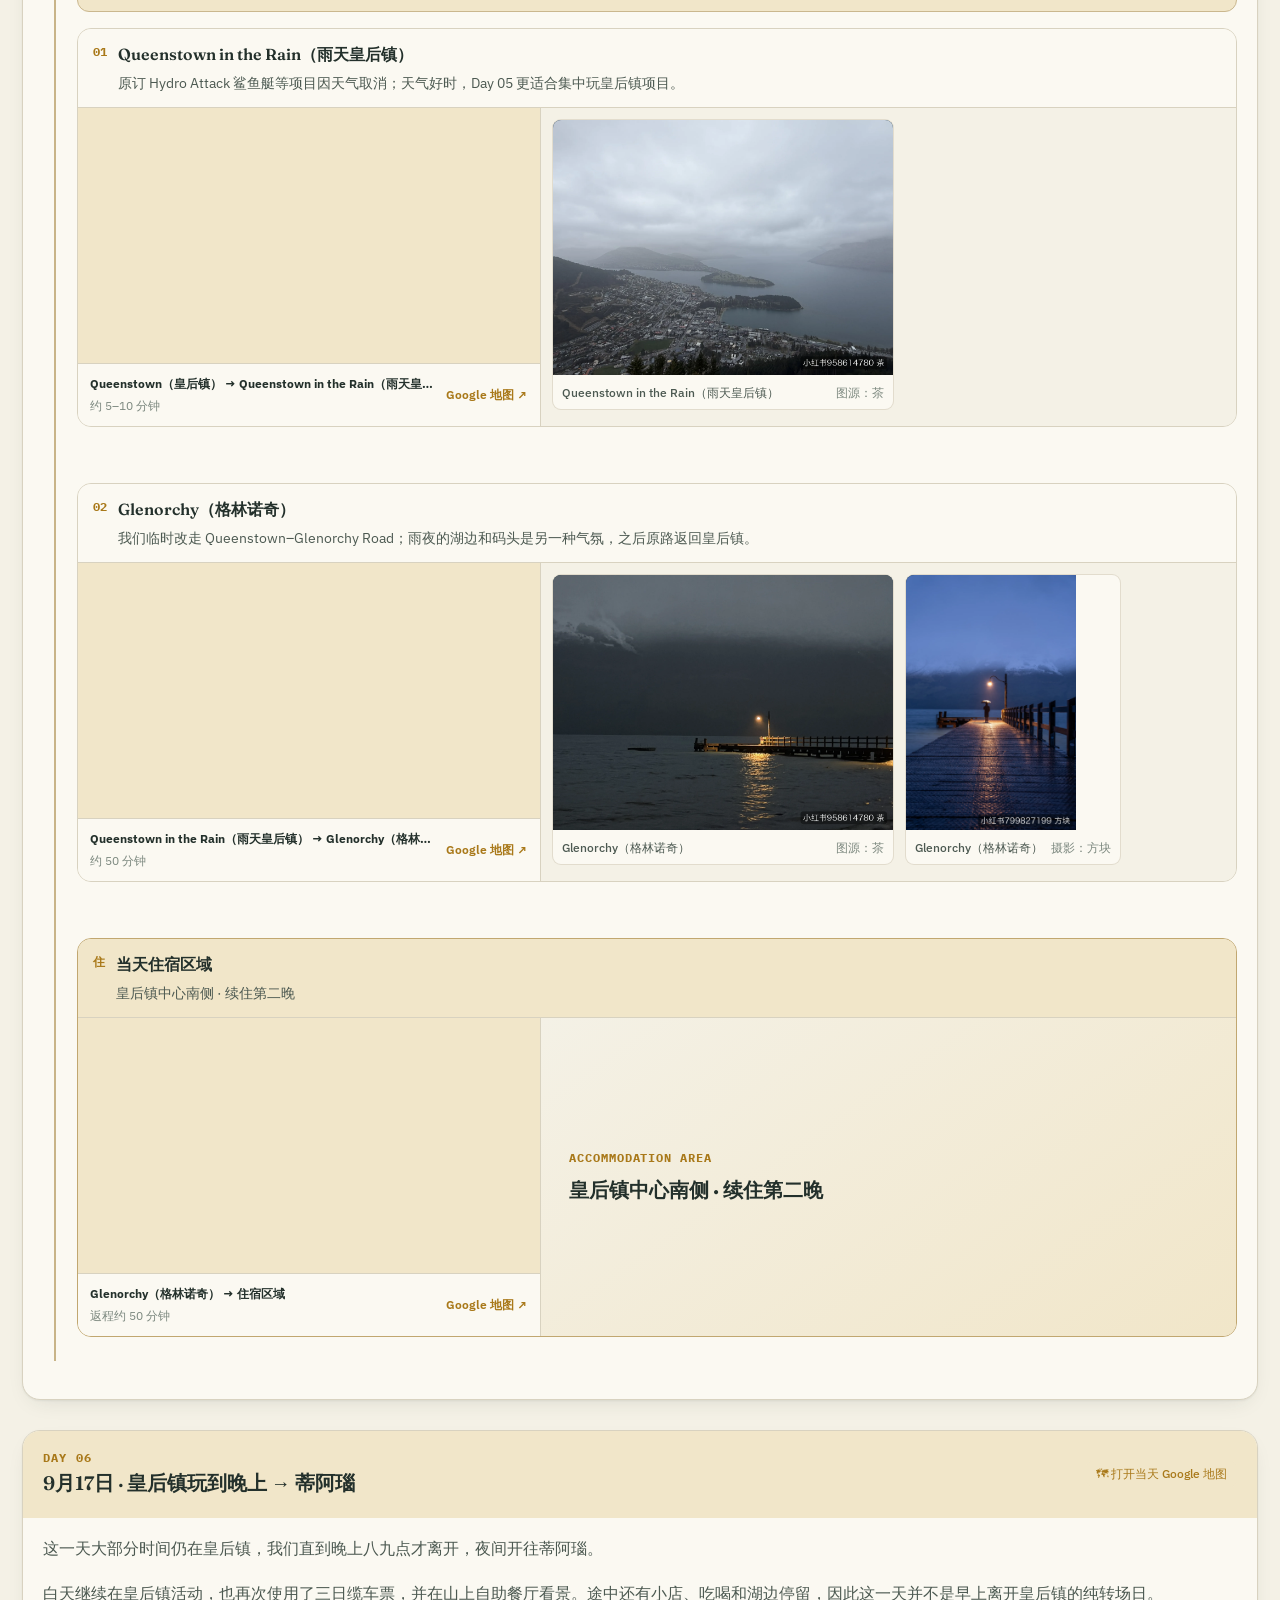
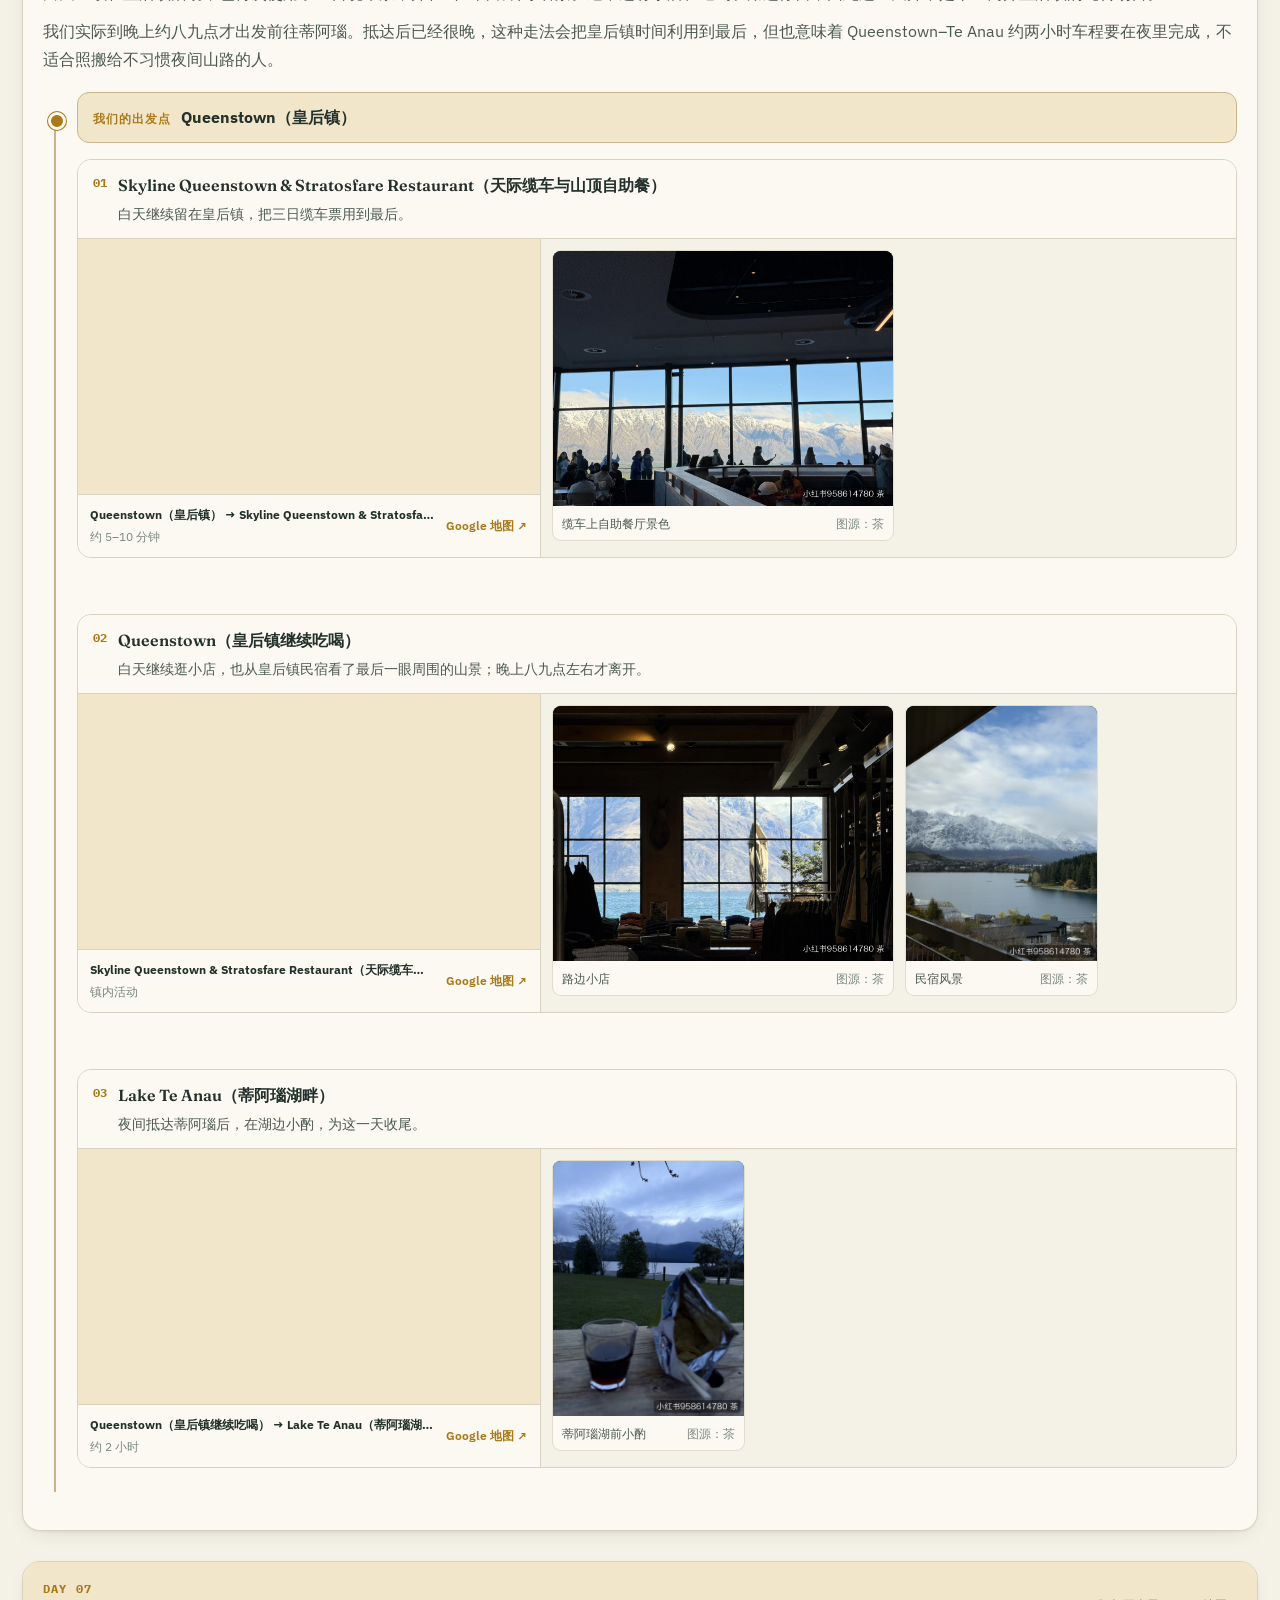
==== commit 044069f6: "同步：避免地图独占整行，修复起终点相同的地图bug Co-Authored-By: Claude Sonnet 5 <noreply@anthropic.com>" ====
--- a/index.html
+++ b/index.html
@@ -86,6 +86,15 @@
 }
 
 function renderLegMap(fromLabel, fromQuery, toLabel, toQuery, drive) {
+  const sameLocation = fromQuery.trim().toLowerCase() === toQuery.trim().toLowerCase();
+  if (sameLocation) {
+    return `<div class="segment-map-card">
+      <div class="no-photo-note same-location-note"><span>SAME LOCATION</span><p>${escapeHTML(toLabel)}与${escapeHTML(fromLabel)}是同一地点，无需额外驾车。</p></div>
+      <div class="segment-map-meta">
+        <div><b>${escapeHTML(fromLabel)} → ${escapeHTML(toLabel)}</b>${drive ? `<span>${escapeHTML(drive)}</span>` : ""}</div>
+      </div>
+    </div>`;
+  }
   const embed = `https://maps.google.com/maps?saddr=${encodeURIComponent(fromQuery)}&daddr=${encodeURIComponent(toQuery)}&output=embed`;
   const directions = `https://www.google.com/maps/dir/?api=1&origin=${encodeURIComponent(fromQuery)}&destination=${encodeURIComponent(toQuery)}&travelmode=driving`;
   return `<div class="segment-map-card">
@@ -101,15 +110,15 @@
   let fromLabel = day.origin;
   let fromQuery = day.originQuery;
   const stops = day.stops.map((stop, index) => {
-    const media = renderStopMedia(stop);
+    const media = renderStopMedia(stop) || `<div class="no-photo-note"><span>NO PHOTO</span><p>这一站暂时没有实拍照片。</p></div>`;
     const segment = `<section class="journey-stop">
       <div class="journey-stop-head">
         <span class="journey-index">${String(index + 1).padStart(2, "0")}</span>
         <div><h3>${escapeHTML(stop.title)}</h3>${stop.note ? `<p>${escapeHTML(stop.note)}</p>` : ""}</div>
       </div>
-      <div class="journey-segment${media ? "" : " no-media"}">
+      <div class="journey-segment">
         ${renderLegMap(fromLabel, fromQuery, stop.title, stop.to, stop.drive)}
-        ${media ? `<div class="journey-visual">${media}</div>` : ""}
+        <div class="journey-visual">${media}</div>
       </div>
     </section>`;
     fromLabel = stop.title;
--- a/nz-style.css
+++ b/nz-style.css
@@ -1531,8 +1531,6 @@
   align-items: stretch;
   border-top: 1px solid var(--line);
 }
-.journey-segment.no-media { grid-template-columns: 1fr; }
-.journey-segment.no-media .segment-map-card { border-right: 0; }
 .segment-map-card {
   display: flex;
   min-width: 0;
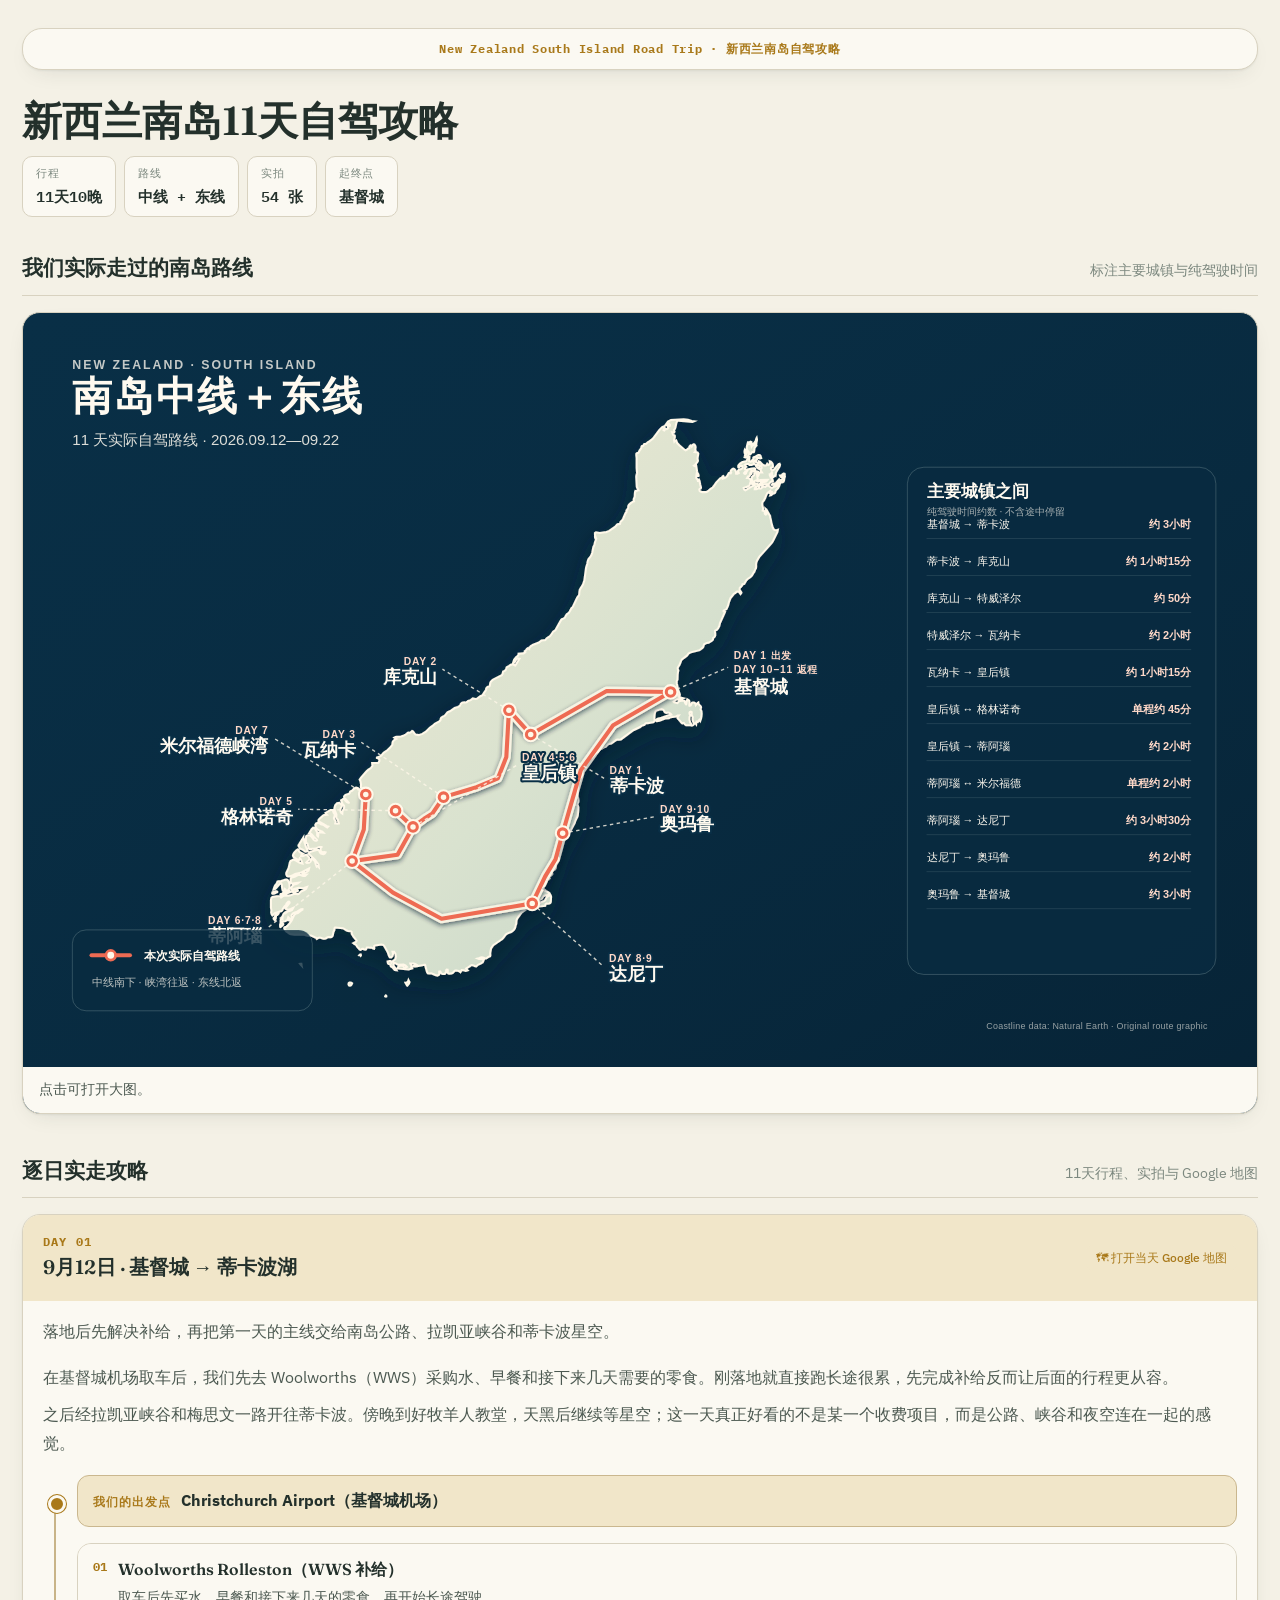
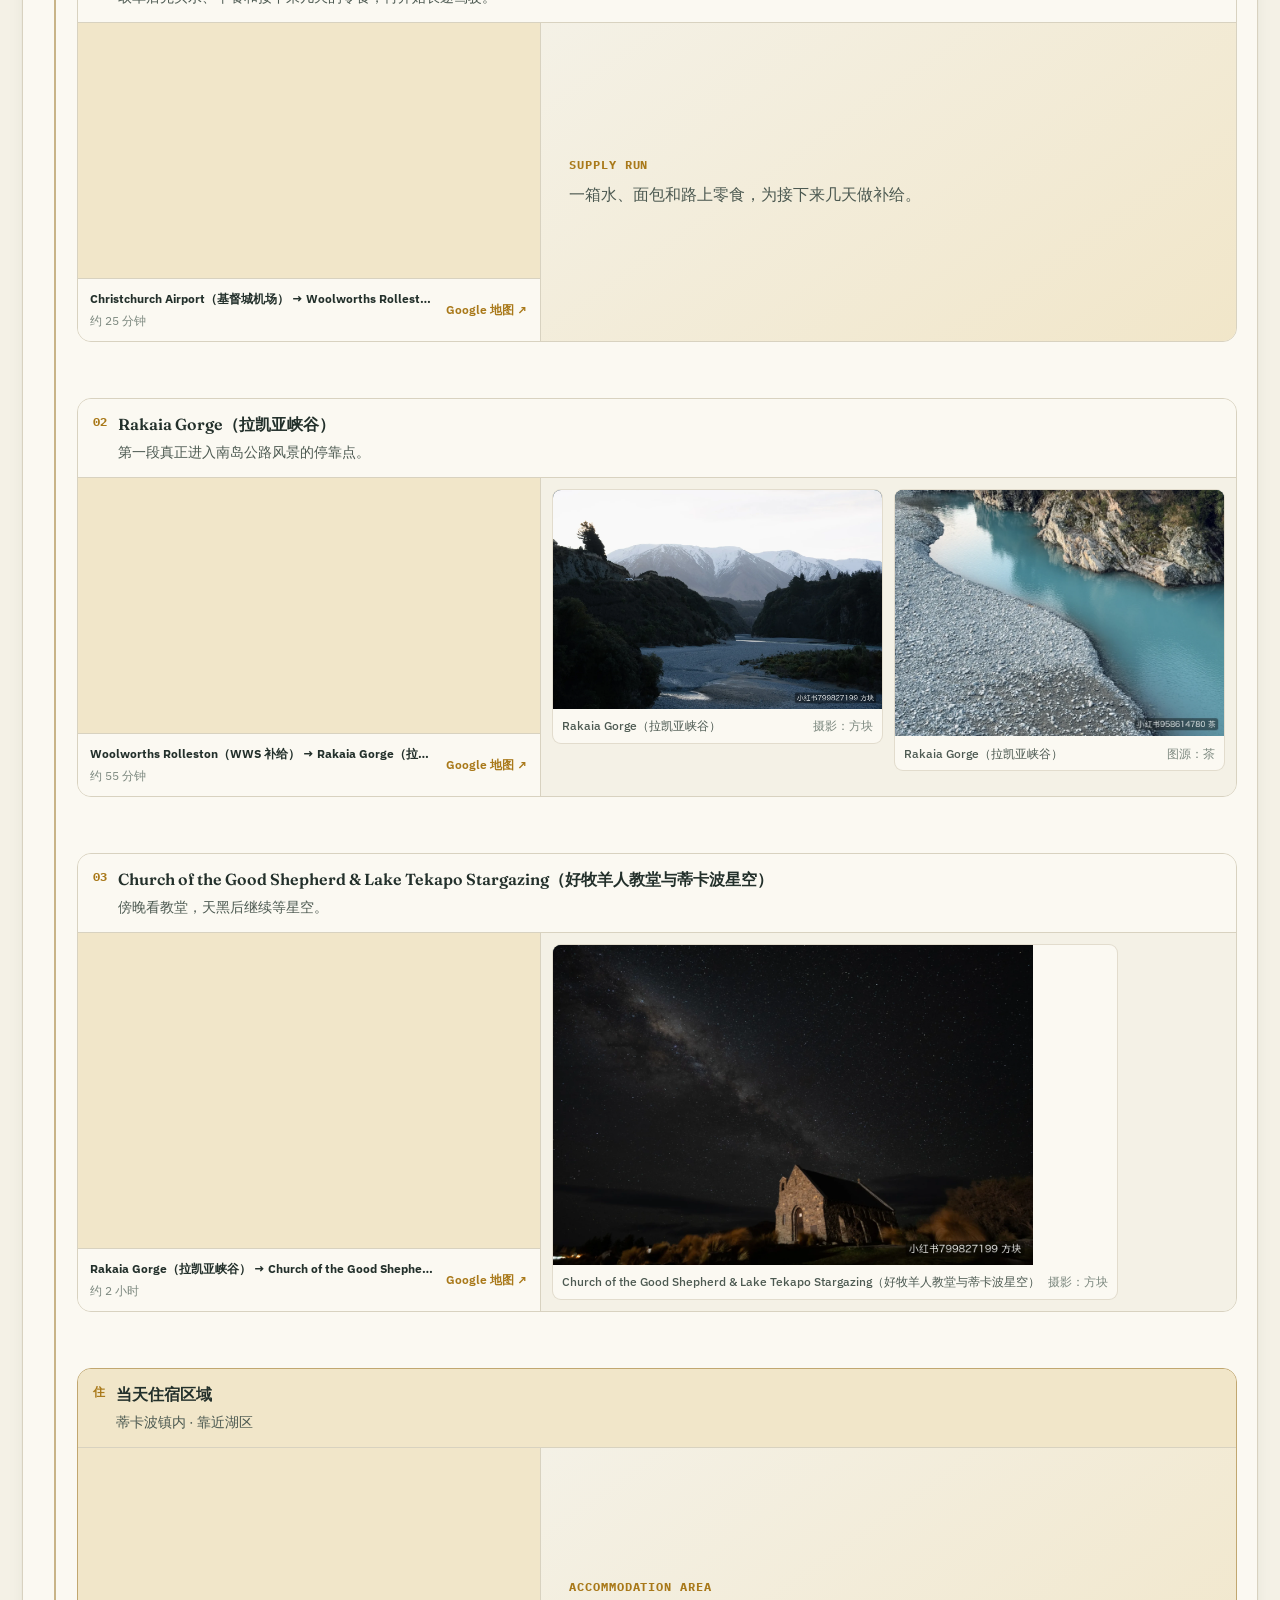
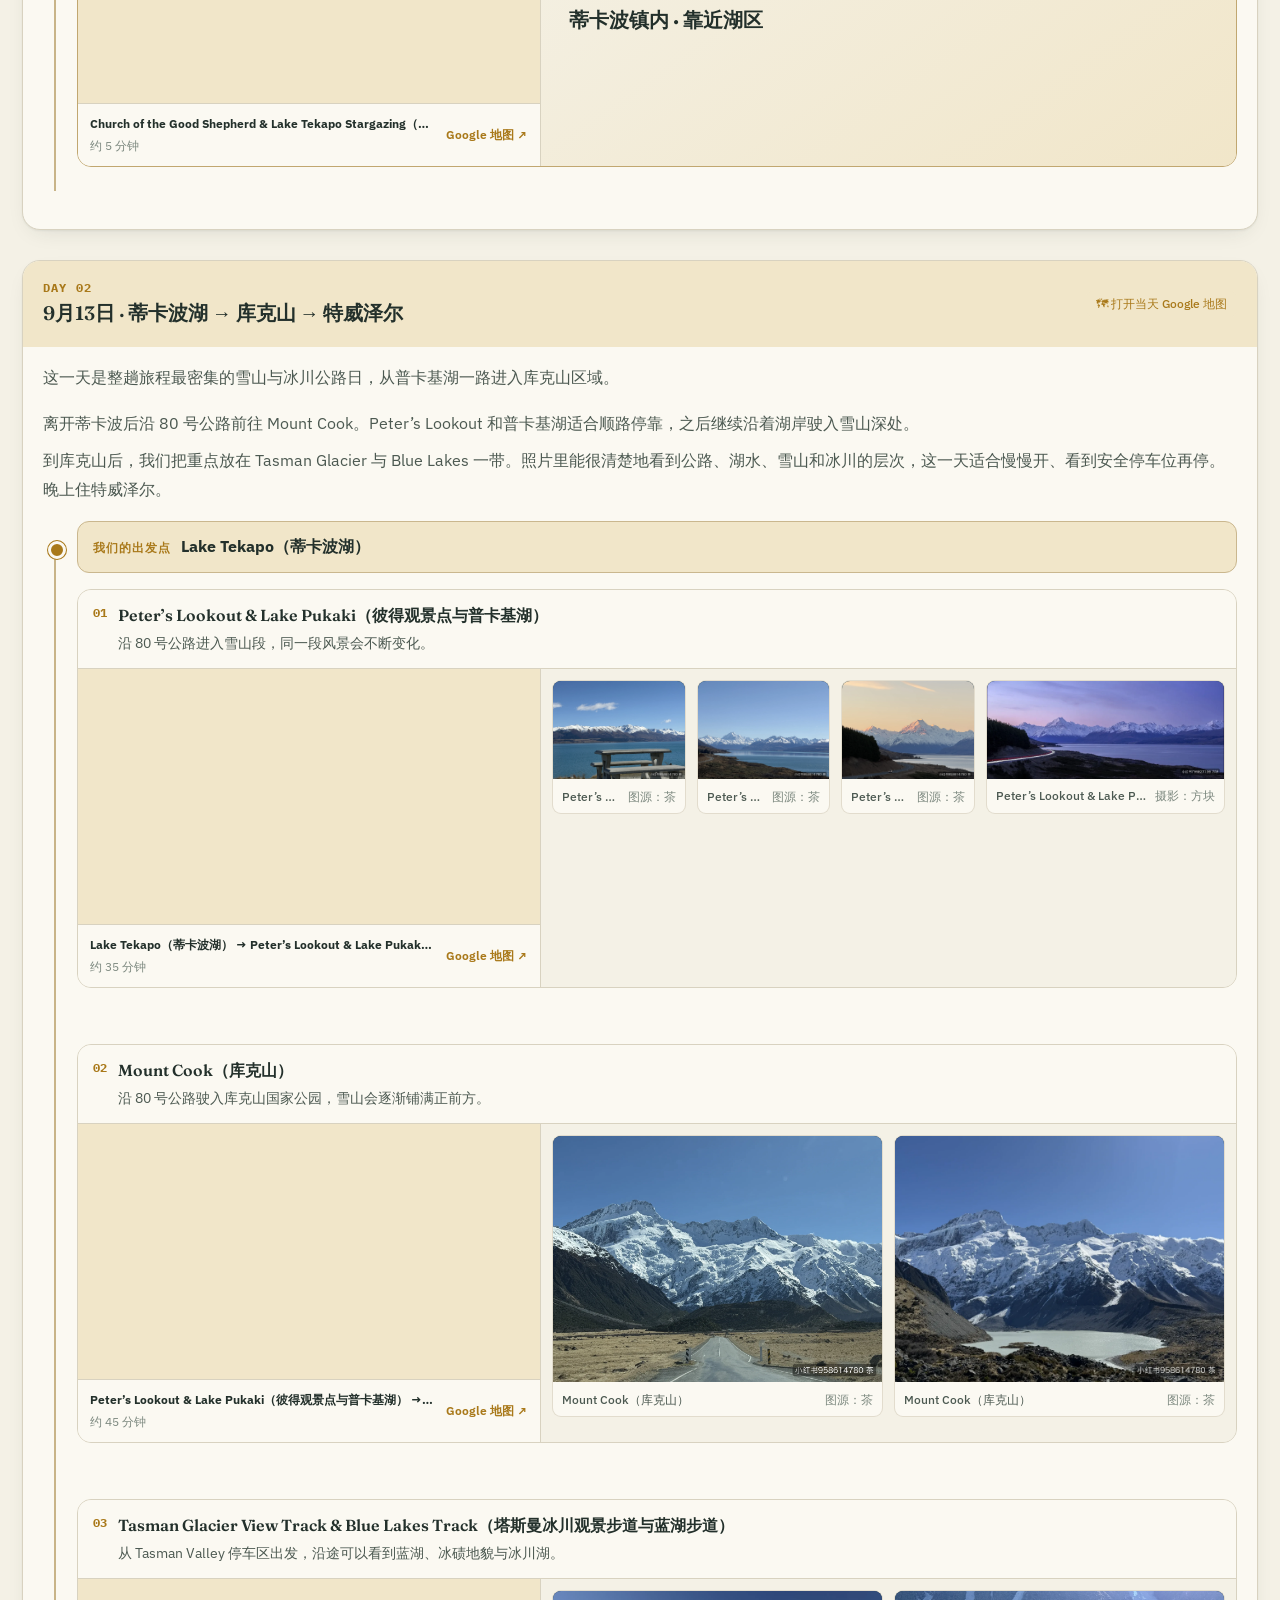
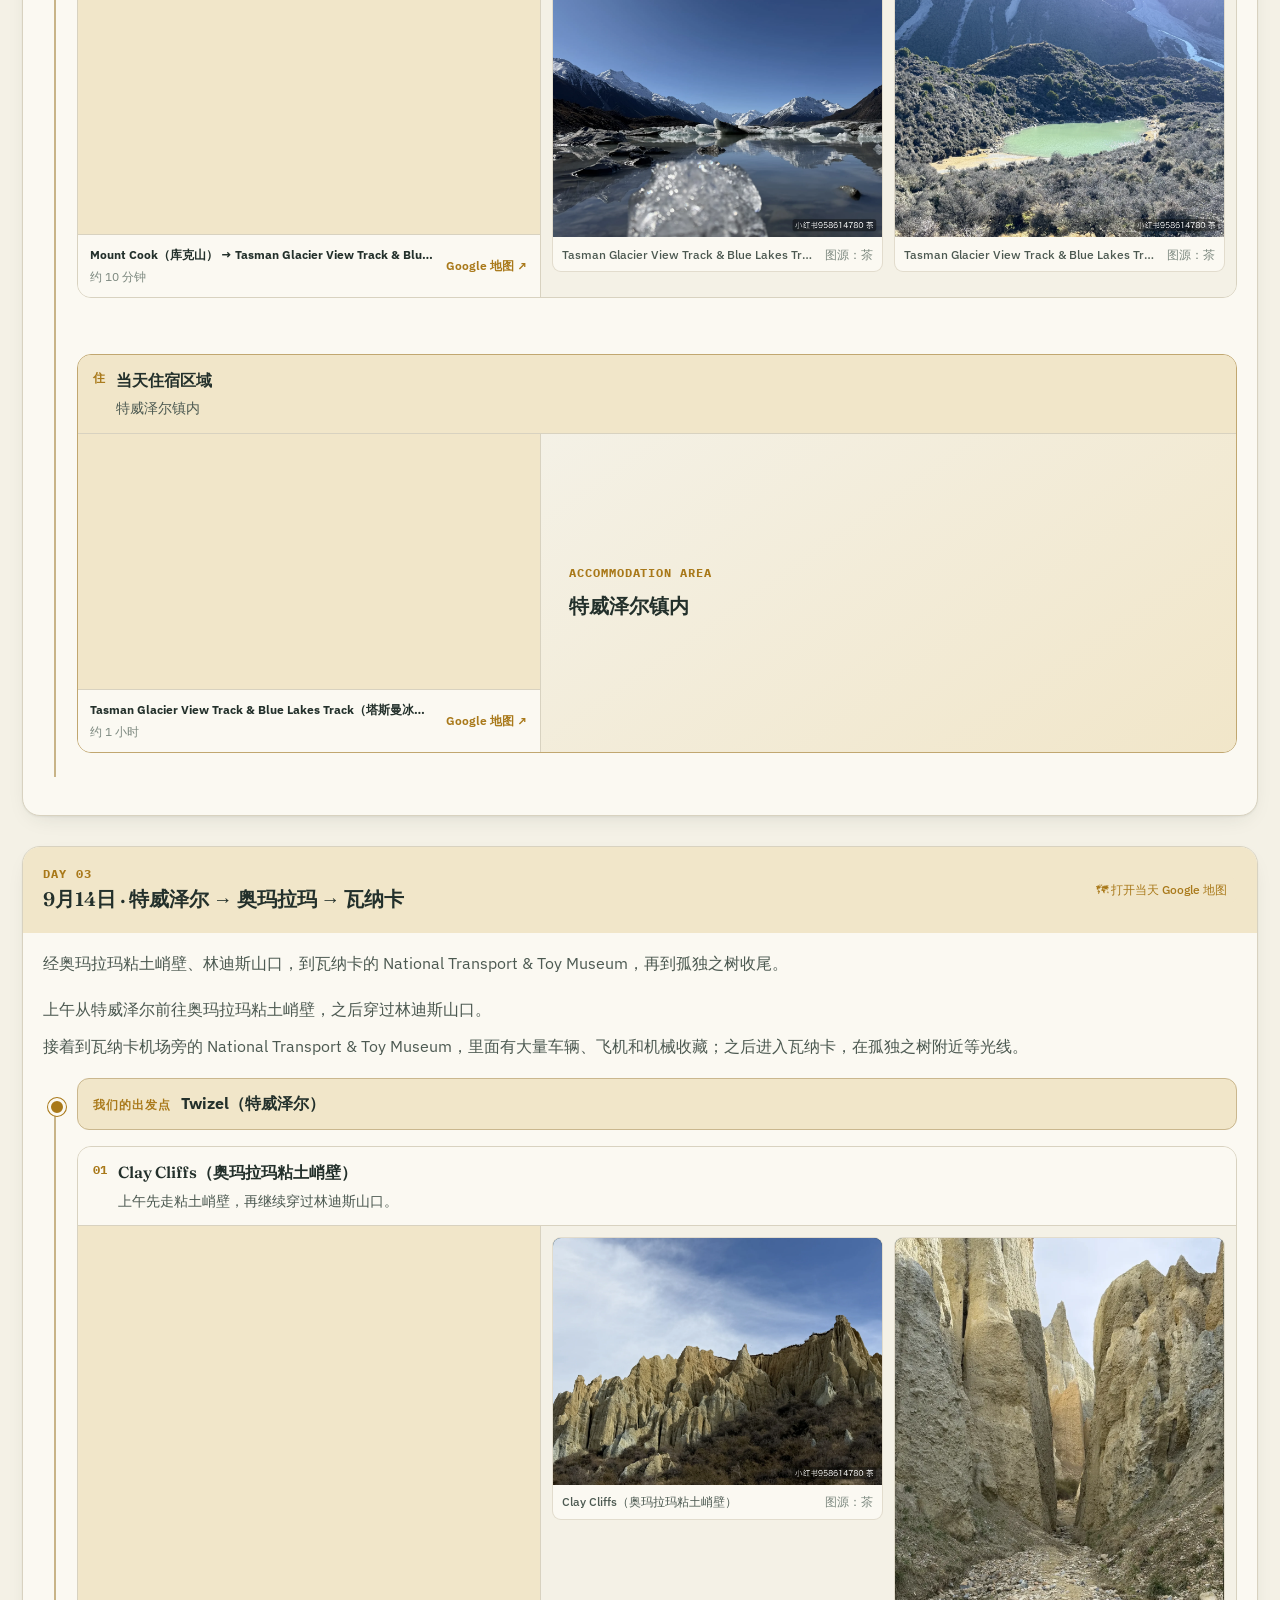
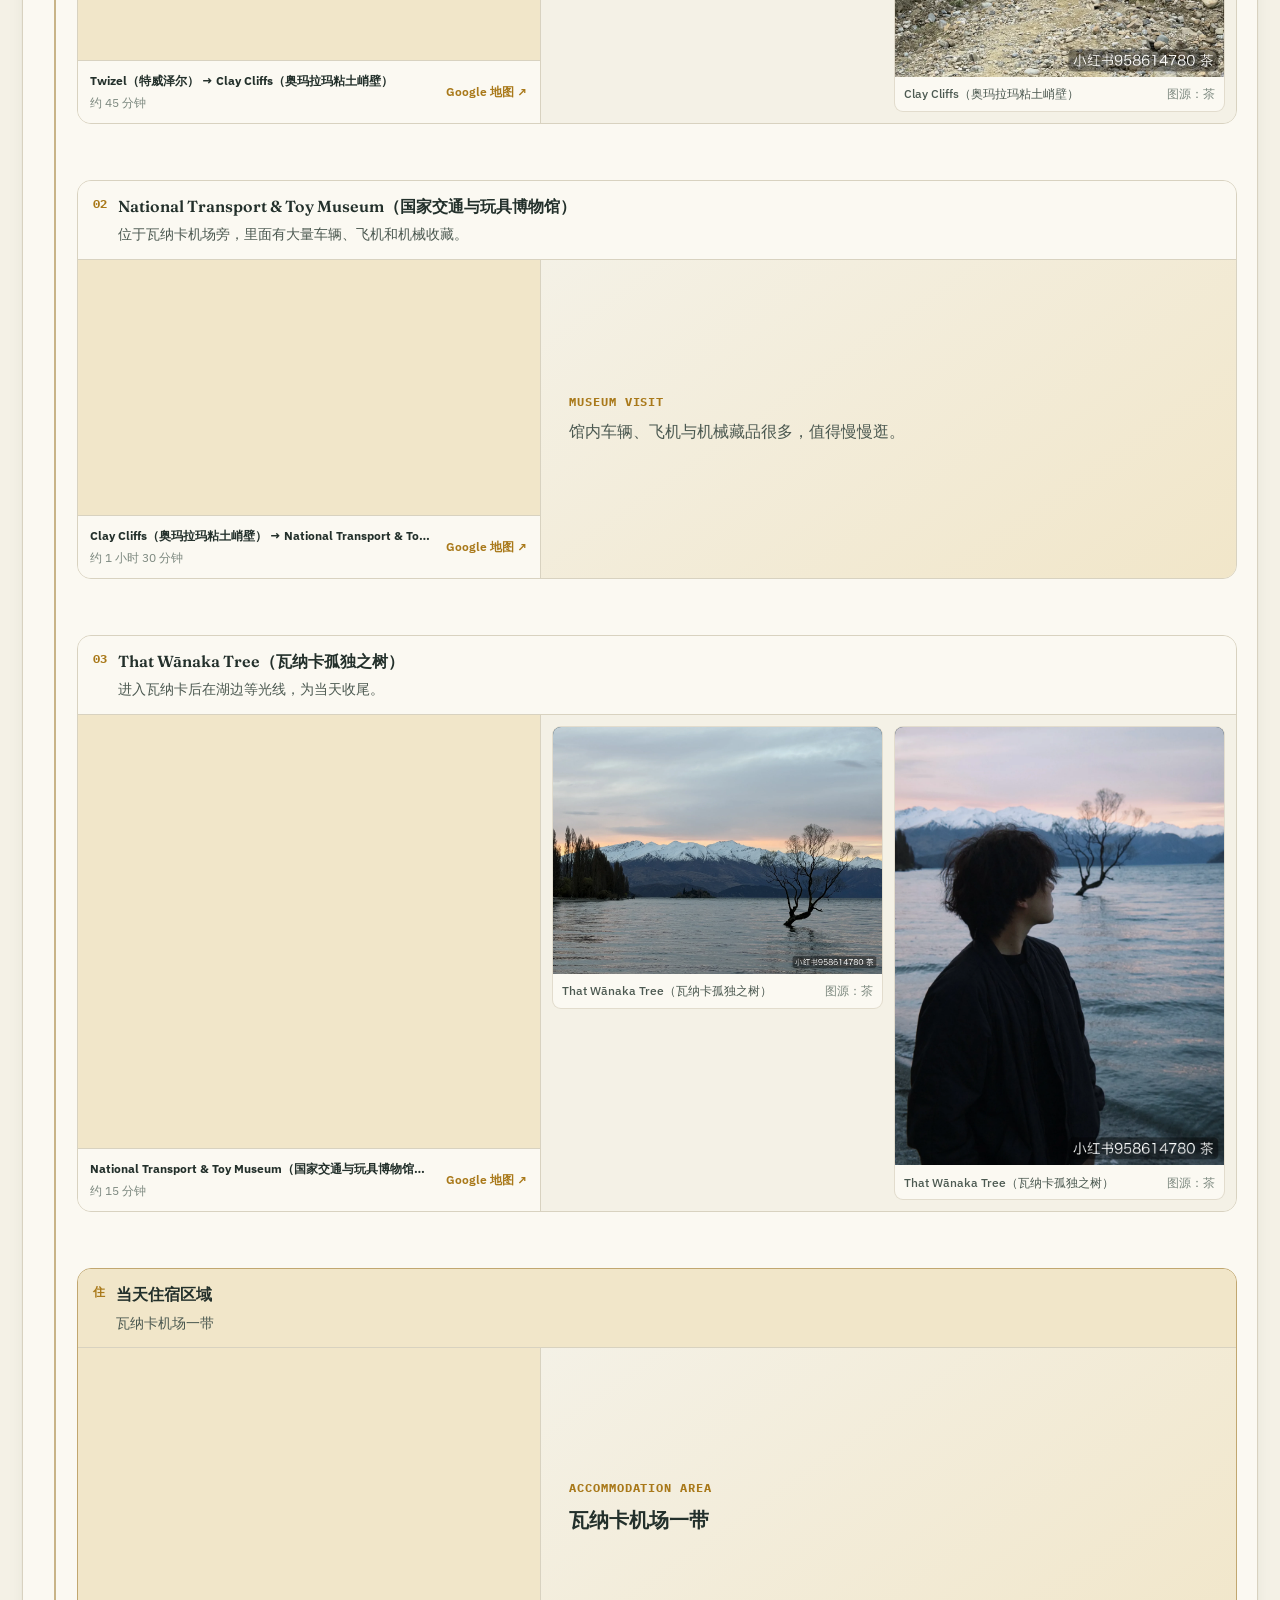
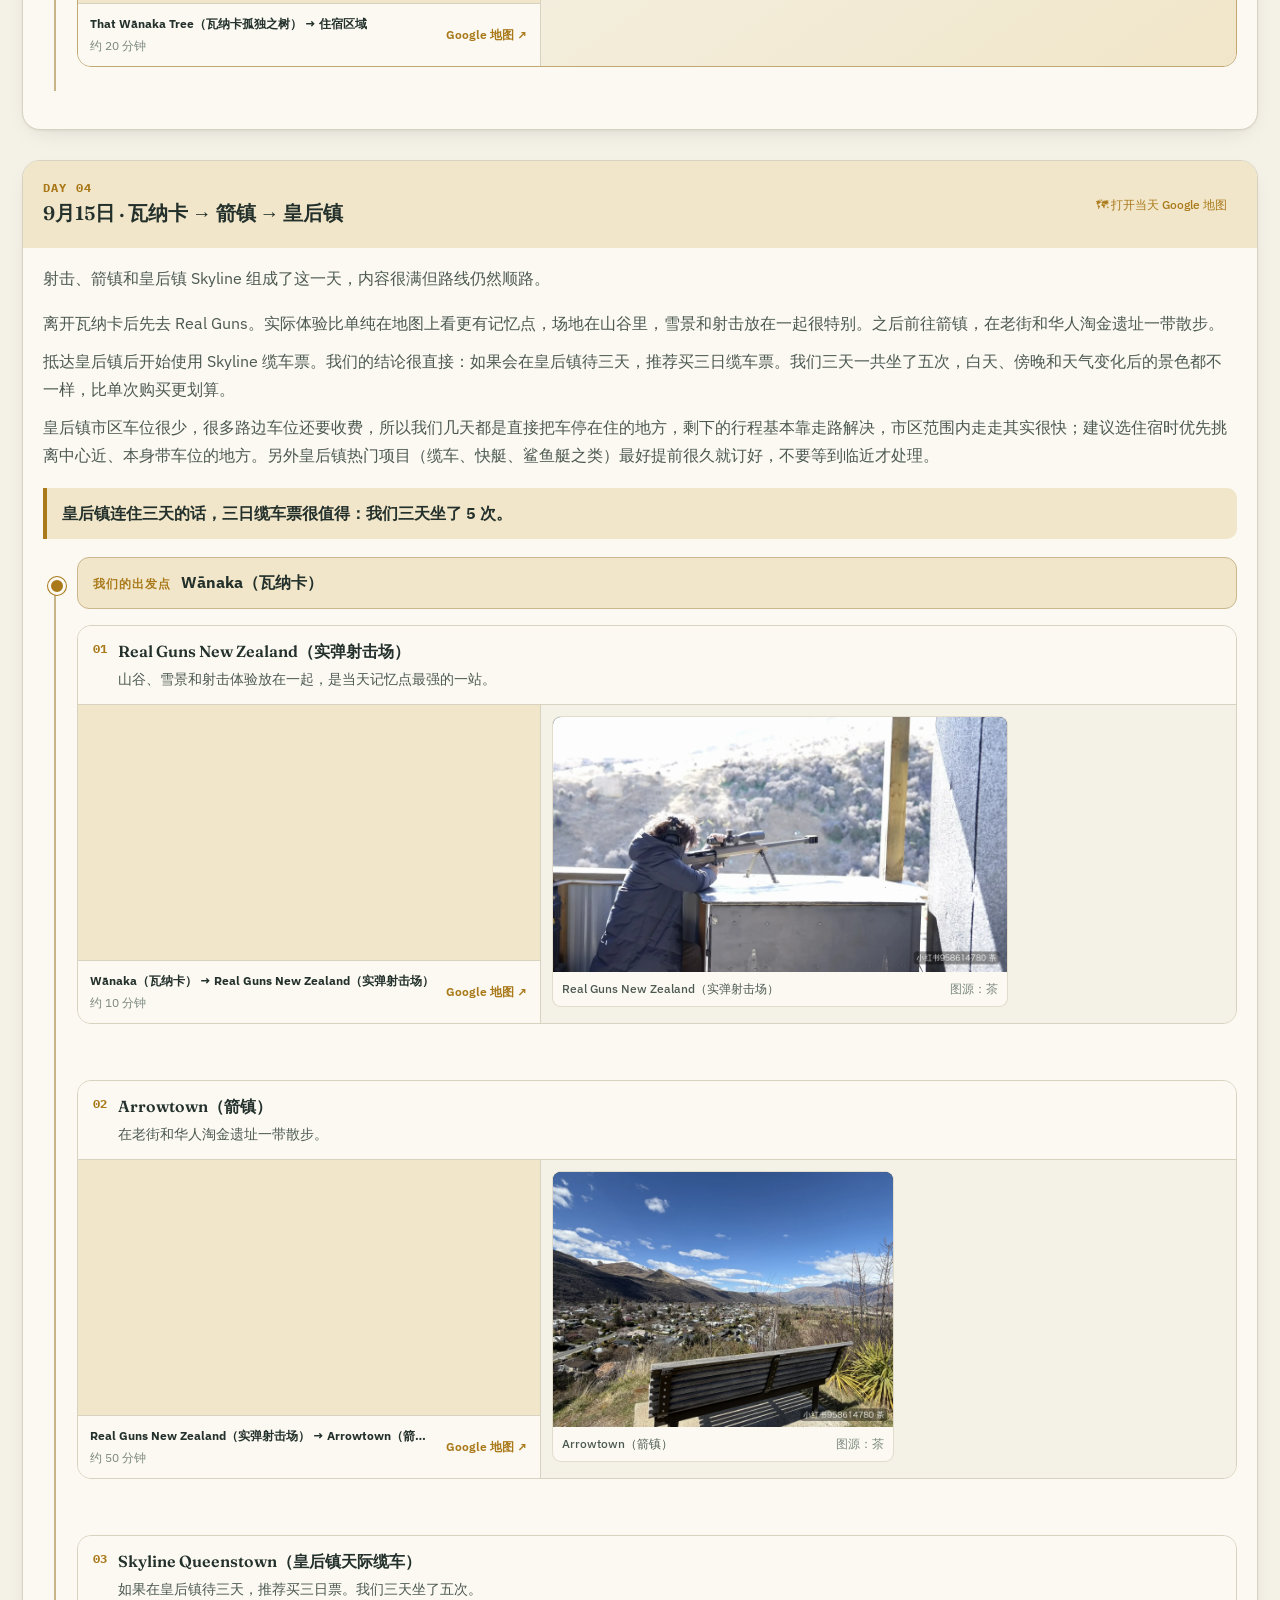
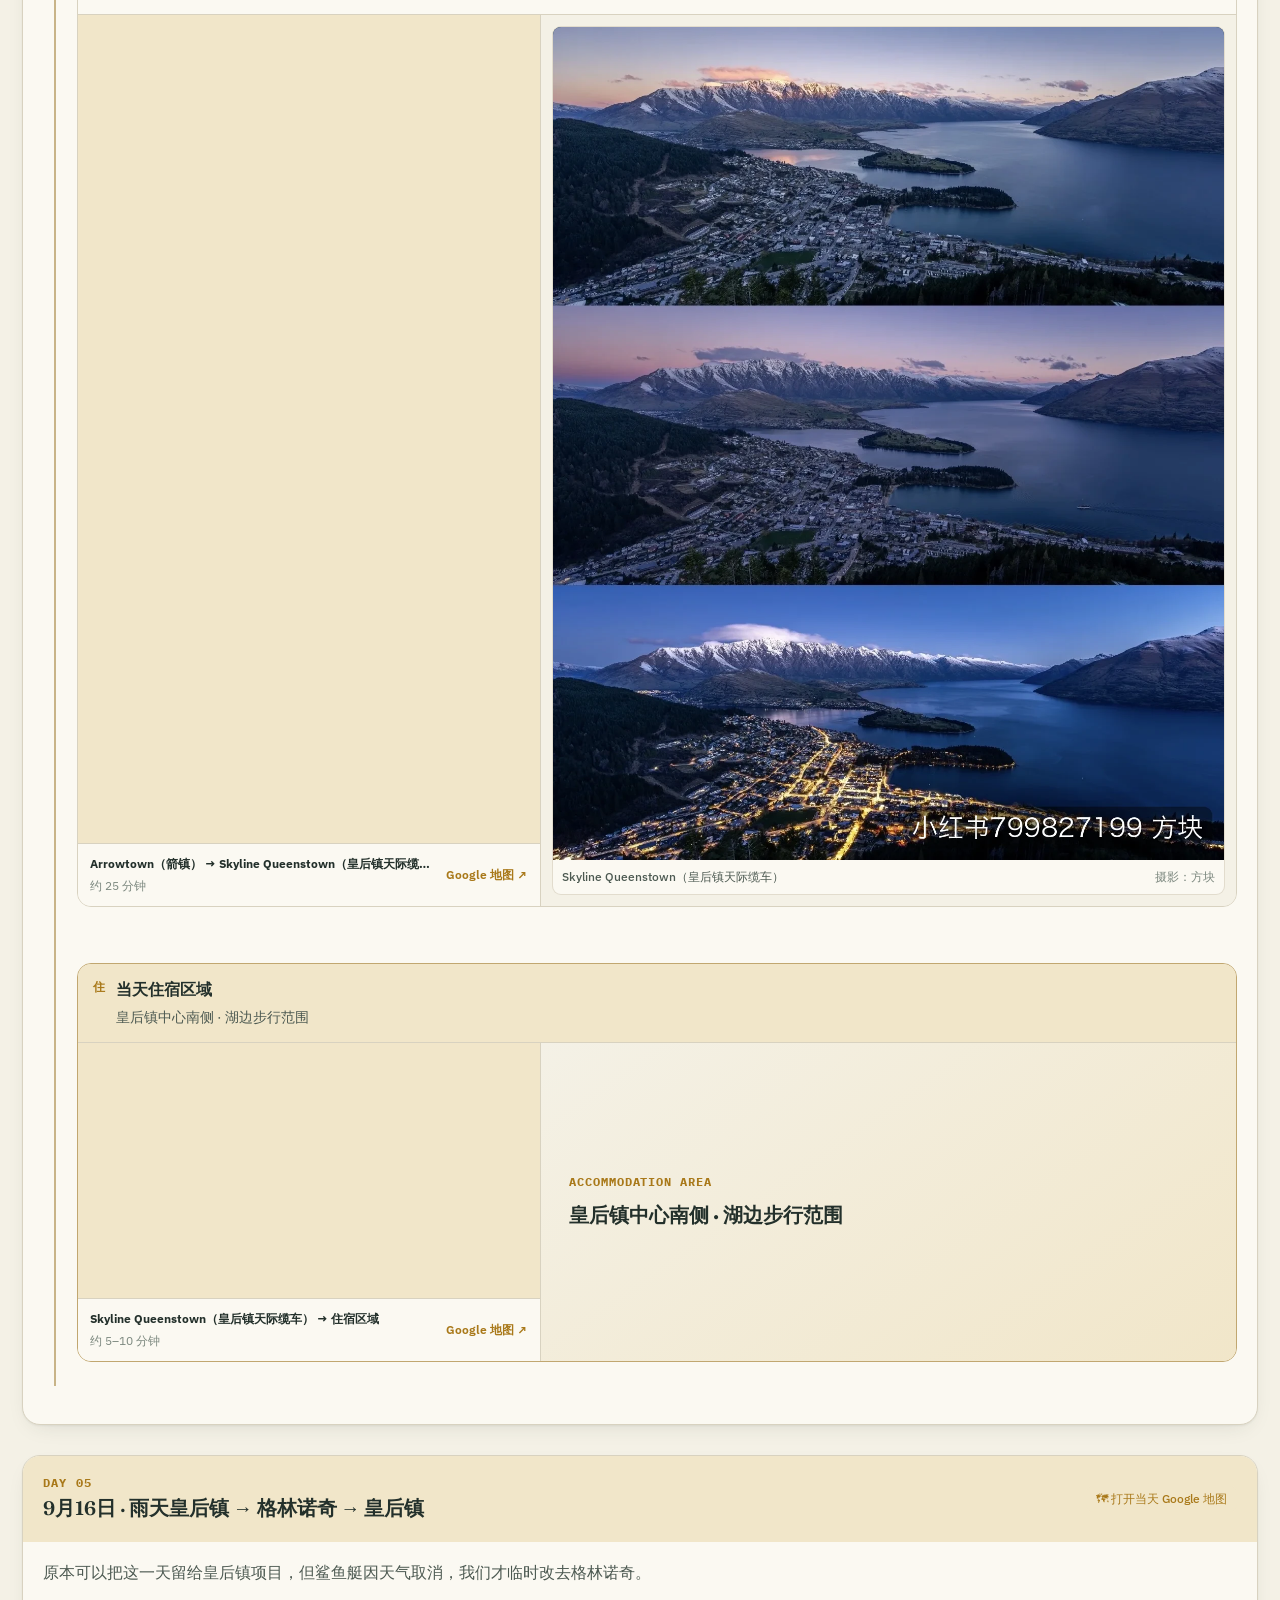
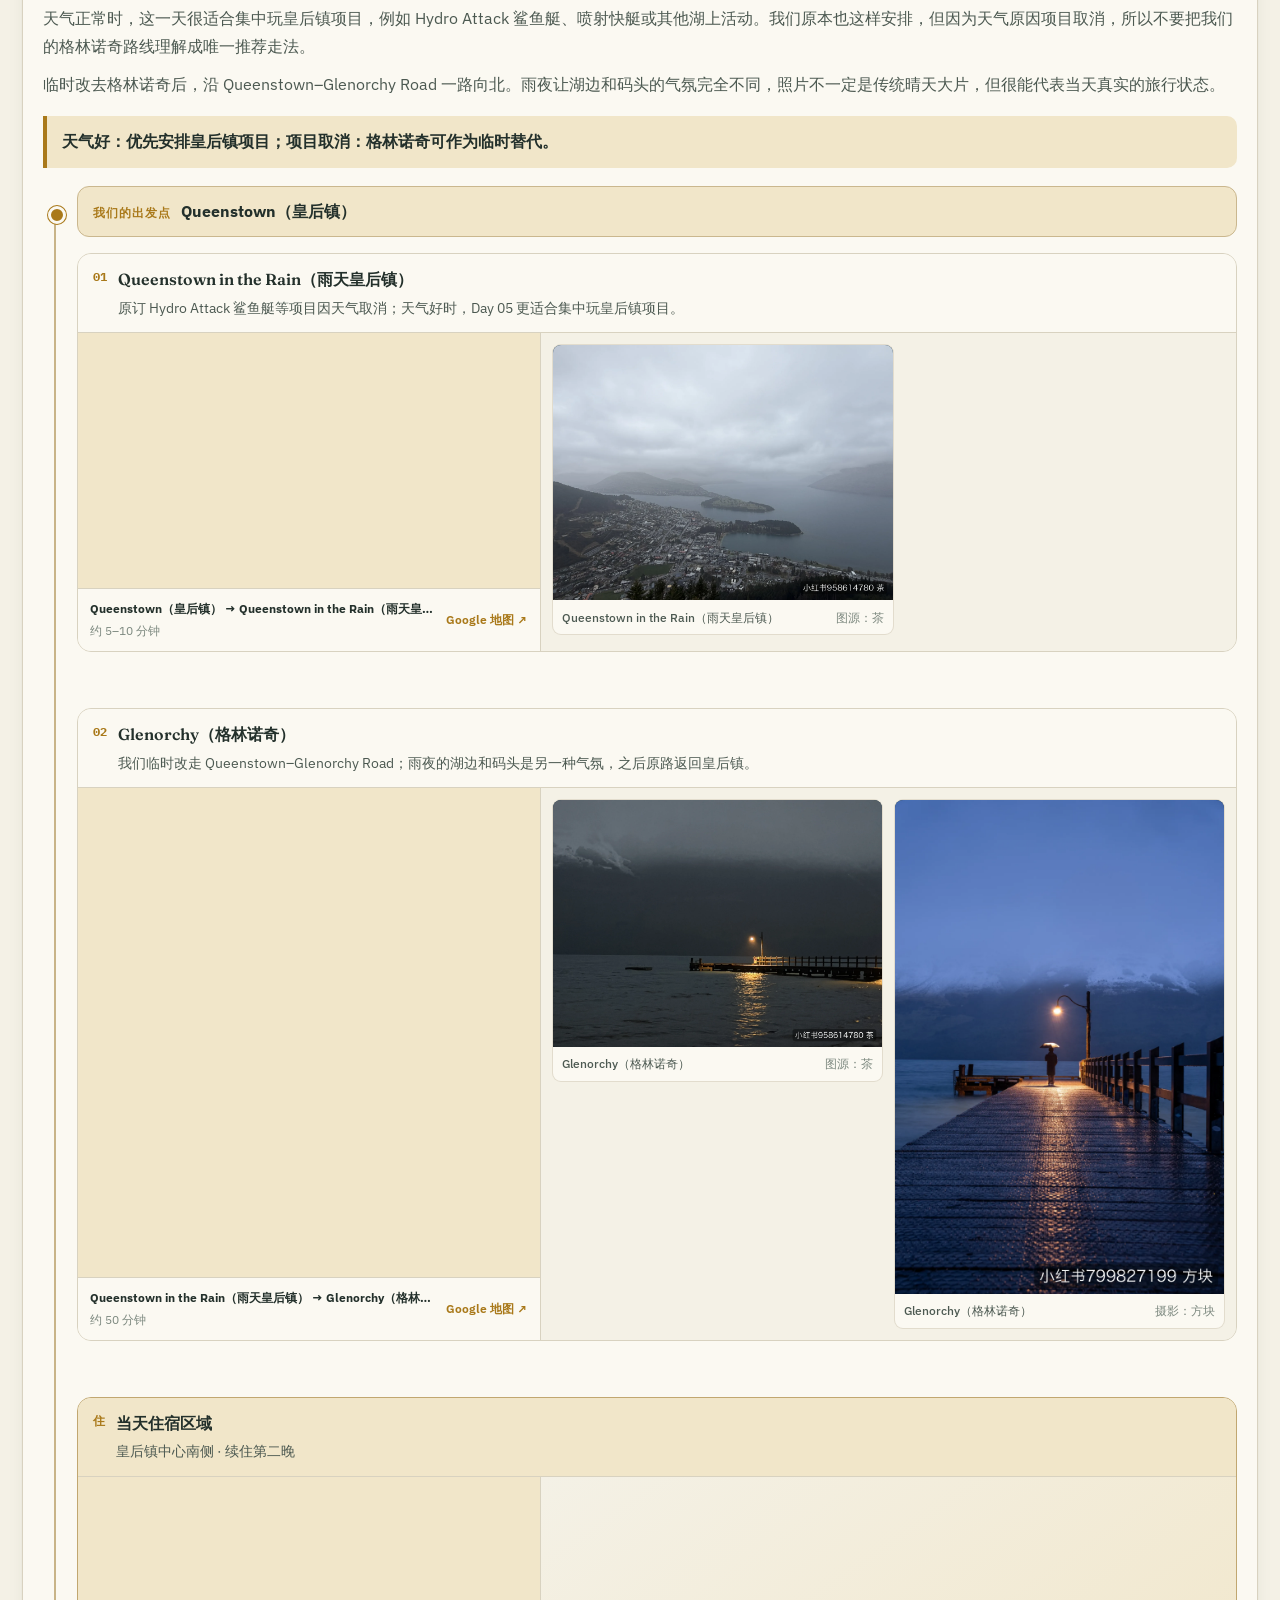
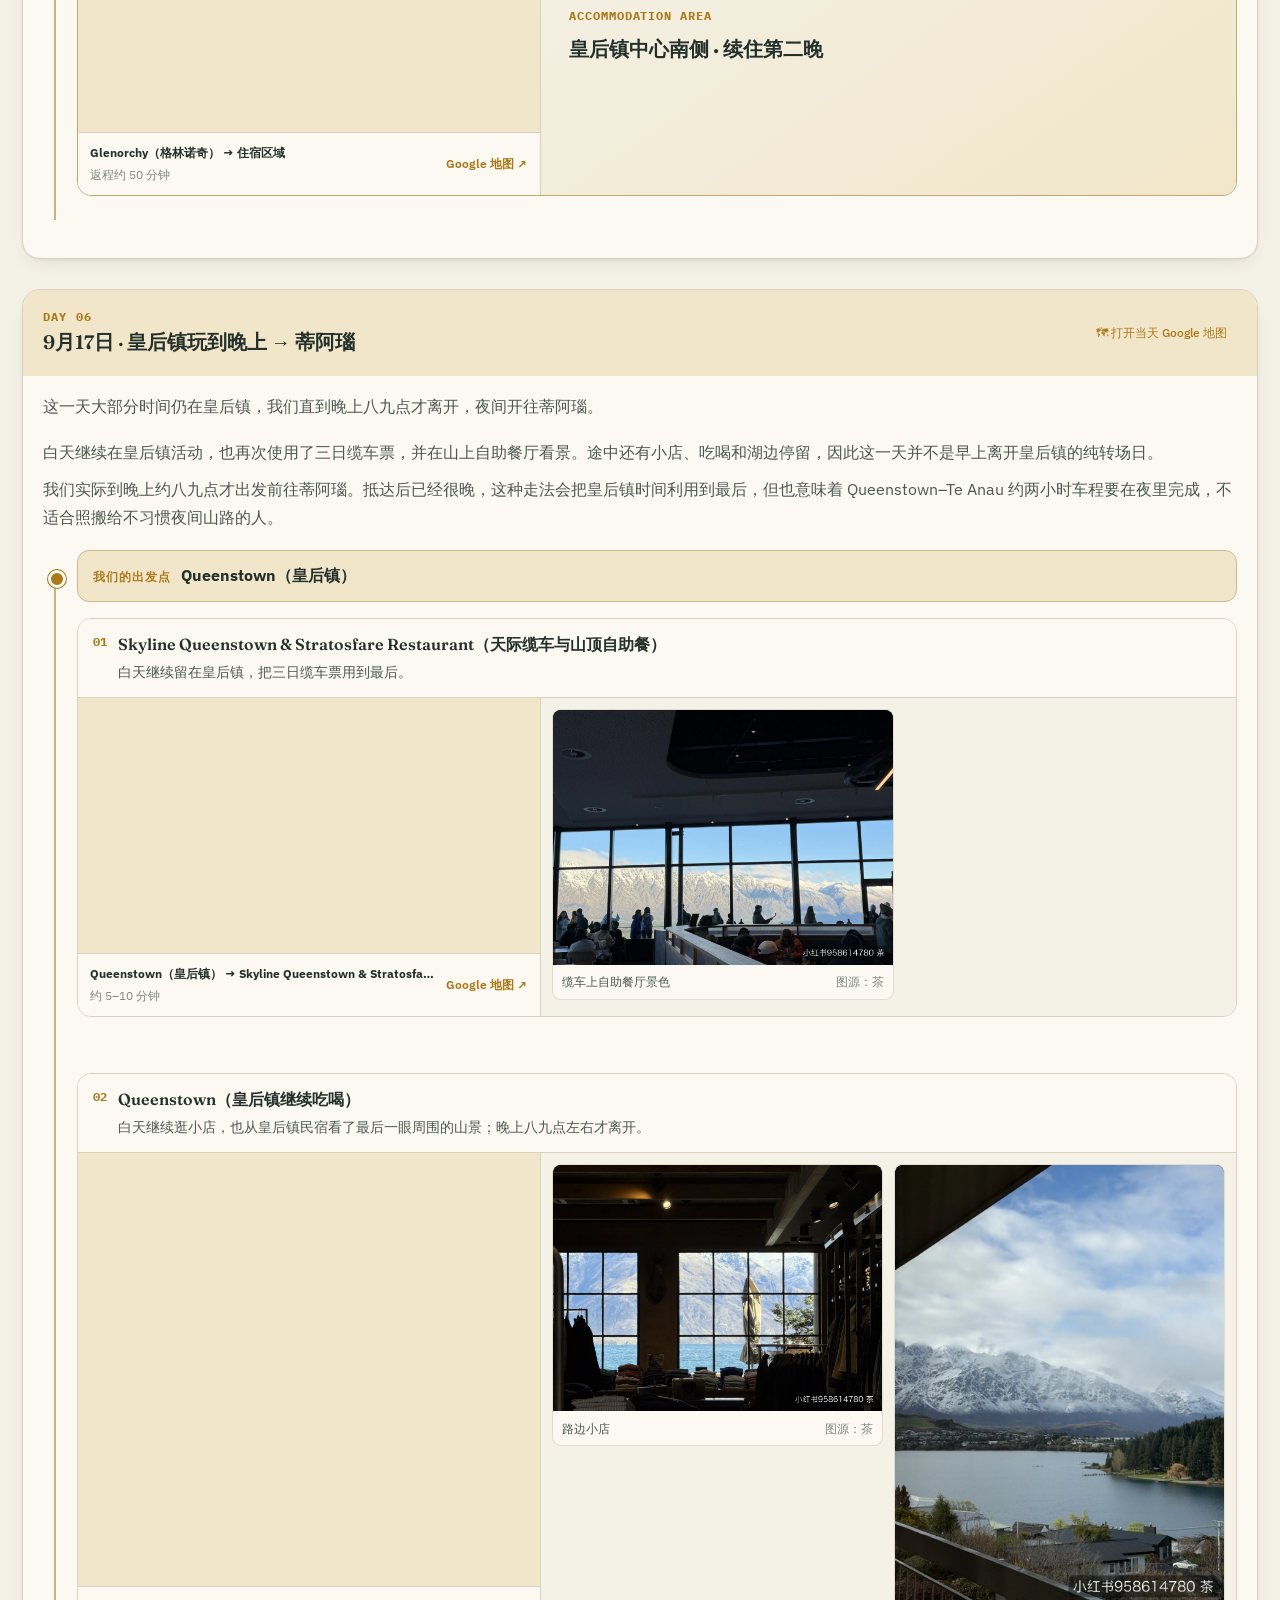
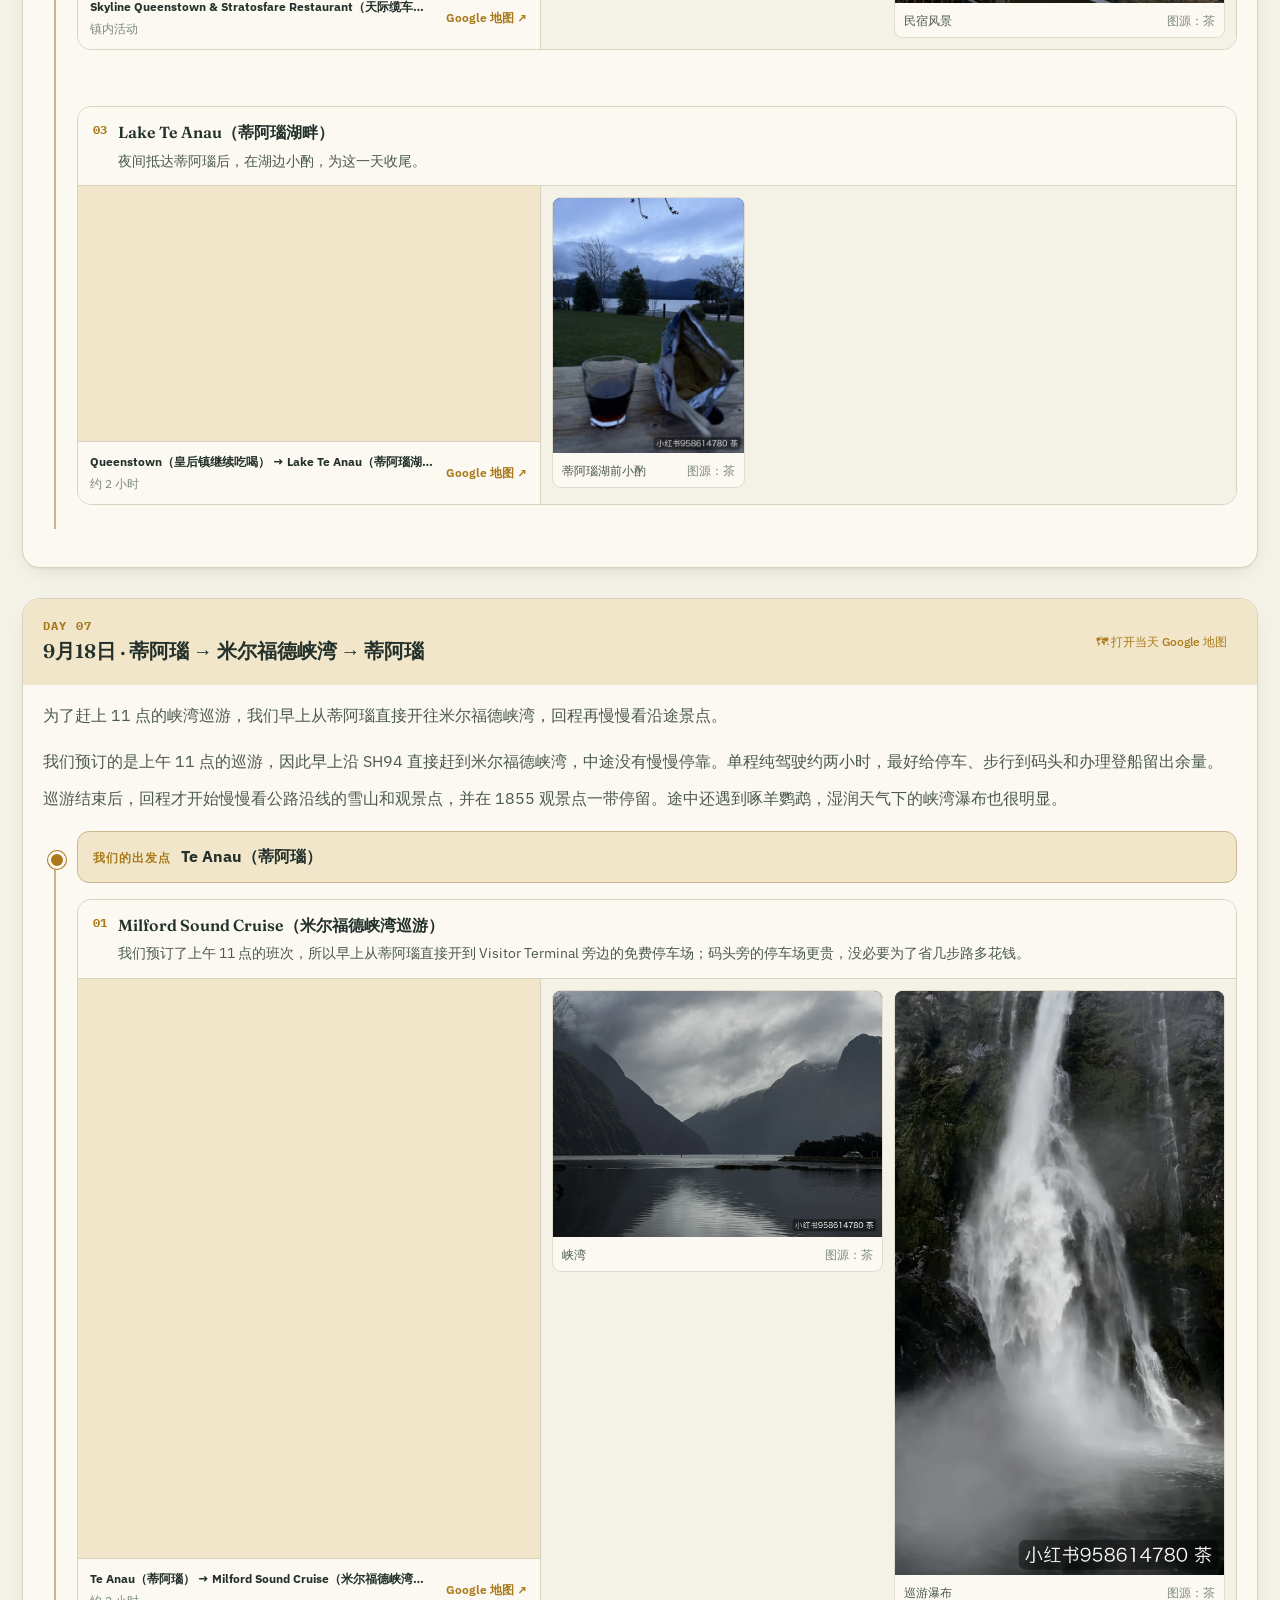
==== commit 18b6dbb5: "同步：多图并排显示，无照片站点改为场景化文案，重点照片放大 Co-Authored-By: Claude Sonnet 5 <noreply@anthropic.com>" ====
--- a/index.html
+++ b/index.html
@@ -61,12 +61,13 @@
 const cleanFilename = file => file.replace(/\.[^.]+$/, "").replace(/f$/i, "").replace(/([a-zA-Z])([一-龥])/g, "$1 · $2");
 const encodedPath = relative => relative.split("/").map(encodeURIComponent).join("/");
 
-function renderMedia(albumKey, files, fallbackLabel) {
+function renderMedia(albumKey, files, fallbackLabel, largeFiles) {
   return files.map((file, index) => {
     const relative = `照片/${albumKey}/${file}`;
     const caption = /^(IMG|DSC)_?\d+/i.test(file) ? fallbackLabel : cleanFilename(file);
     const credit = isFriendPhoto(file) ? `摄影：${friendCredit}` : `图源：${defaultCredit}`;
-    return `<figure class="guide-photo-item">
+    const isLarge = largeFiles && largeFiles.includes(file);
+    return `<figure class="guide-photo-item${isLarge ? " is-large" : ""}">
       <a href="${encodedPath(relative)}" target="_blank" rel="noopener">
         <img src="${encodedPath(relative)}" alt="${escapeHTML(caption)}" loading="lazy">
       </a>
@@ -80,7 +81,7 @@
   const media = keys.map(key => {
     const available = albums[key] || [];
     const selected = stop.files ? stop.files.filter(file => available.includes(file)) : available;
-    return renderMedia(key, selected, stop.title);
+    return renderMedia(key, selected, stop.title, stop.largeFiles);
   }).join("");
   return media ? `<div class="stop-gallery${stop.featured ? " is-featured" : ""}">${media}</div>` : "";
 }
@@ -110,7 +111,7 @@
   let fromLabel = day.origin;
   let fromQuery = day.originQuery;
   const stops = day.stops.map((stop, index) => {
-    const media = renderStopMedia(stop) || `<div class="no-photo-note"><span>NO PHOTO</span><p>这一站暂时没有实拍照片。</p></div>`;
+    const media = renderStopMedia(stop) || `<div class="no-photo-note"><span>${escapeHTML(stop.placeholderTag || "NO PHOTO")}</span><p>${escapeHTML(stop.placeholder || "这一站暂时没有实拍照片。")}</p></div>`;
     const segment = `<section class="journey-stop">
       <div class="journey-stop-head">
         <span class="journey-index">${String(index + 1).padStart(2, "0")}</span>
--- a/nz-style.css
+++ b/nz-style.css
@@ -1443,24 +1443,42 @@
 }
 .stop-gallery {
   display: flex;
-  flex-wrap: wrap;
+  flex-wrap: nowrap;
   align-items: flex-start;
   gap: 11px;
   padding: 11px;
   border-top: 1px solid var(--line);
 }
 .stop-gallery .guide-photo-item {
-  flex: 0 0 auto;
+  flex: 1 1 0;
+  min-width: 0;
   align-self: start;
   border: 1px solid color-mix(in srgb, var(--line) 72%, transparent);
 }
 .stop-gallery .guide-photo-item img,
 .stop-gallery .guide-photo-item video {
+  display: block;
+  width: 100%;
+  height: auto;
+  aspect-ratio: auto;
+  object-fit: contain;
+}
+.stop-gallery .guide-photo-item.is-large {
+  flex-grow: 1.8;
+}
+/* only-photo stops: fixed to the map card's height instead of sharing row width */
+.stop-gallery .guide-photo-item:only-child {
+  flex: 0 0 auto;
+}
+.stop-gallery .guide-photo-item:only-child img,
+.stop-gallery .guide-photo-item:only-child video {
   width: auto;
   height: 255px;
   max-width: 100%;
-  aspect-ratio: auto;
-  object-fit: contain;
+}
+.stop-gallery .guide-photo-item:only-child.is-large img,
+.stop-gallery .guide-photo-item:only-child.is-large video {
+  height: 320px;
 }
 .stop-gallery.is-featured .guide-photo-item {
   flex: 1 1 100%;
@@ -1617,8 +1635,12 @@
   .journey-origin::before,
   .journey-stop::before { left: -24px; }
   .journey-origin { align-items: flex-start; flex-direction: column; gap: 3px; }
-  .stop-gallery .guide-photo-item { flex: 1 1 100%; }
+  .stop-gallery { flex-wrap: wrap; }
+  .stop-gallery .guide-photo-item,
+  .stop-gallery .guide-photo-item:only-child { flex: 1 1 100%; }
   .stop-gallery .guide-photo-item img,
-  .stop-gallery .guide-photo-item video { width: 100%; height: auto; }
+  .stop-gallery .guide-photo-item video,
+  .stop-gallery .guide-photo-item:only-child img,
+  .stop-gallery .guide-photo-item:only-child video { width: 100%; height: auto; }
   .segment-map-meta { align-items: flex-start; flex-direction: column; }
 }
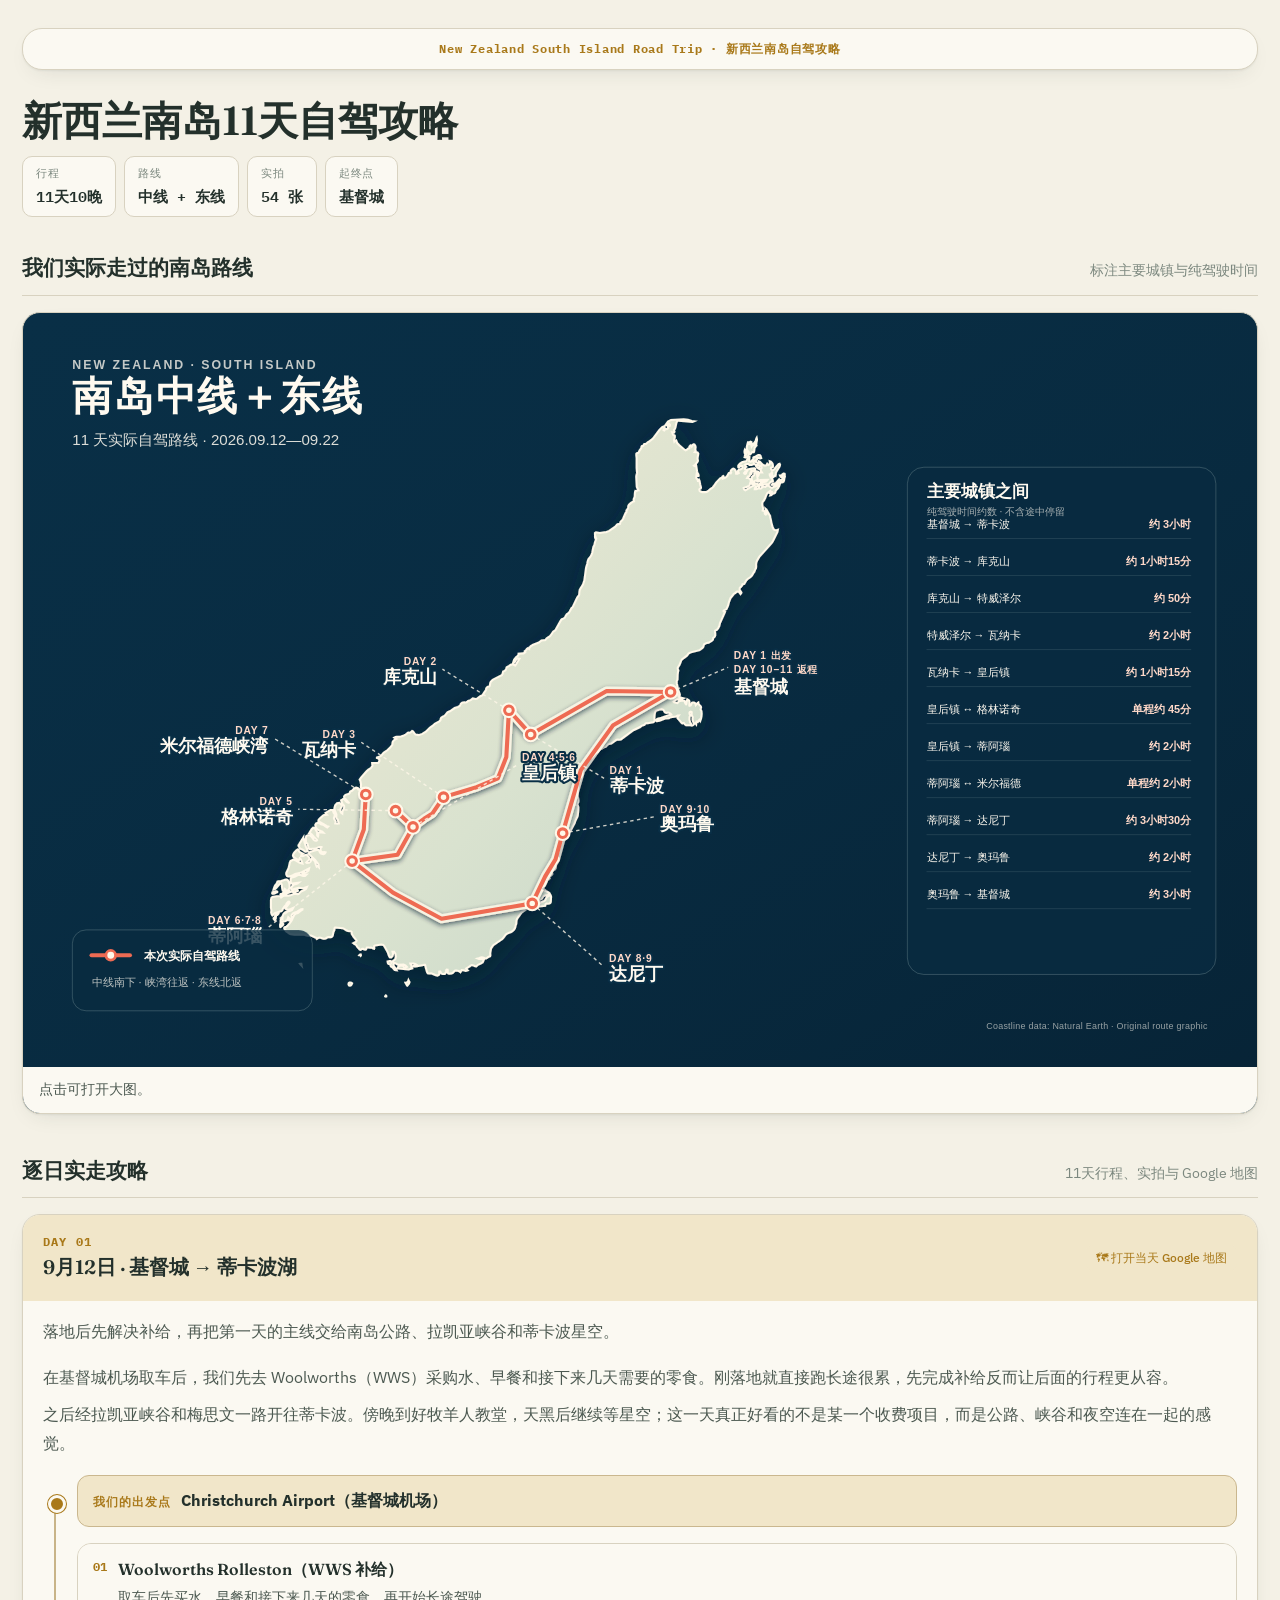
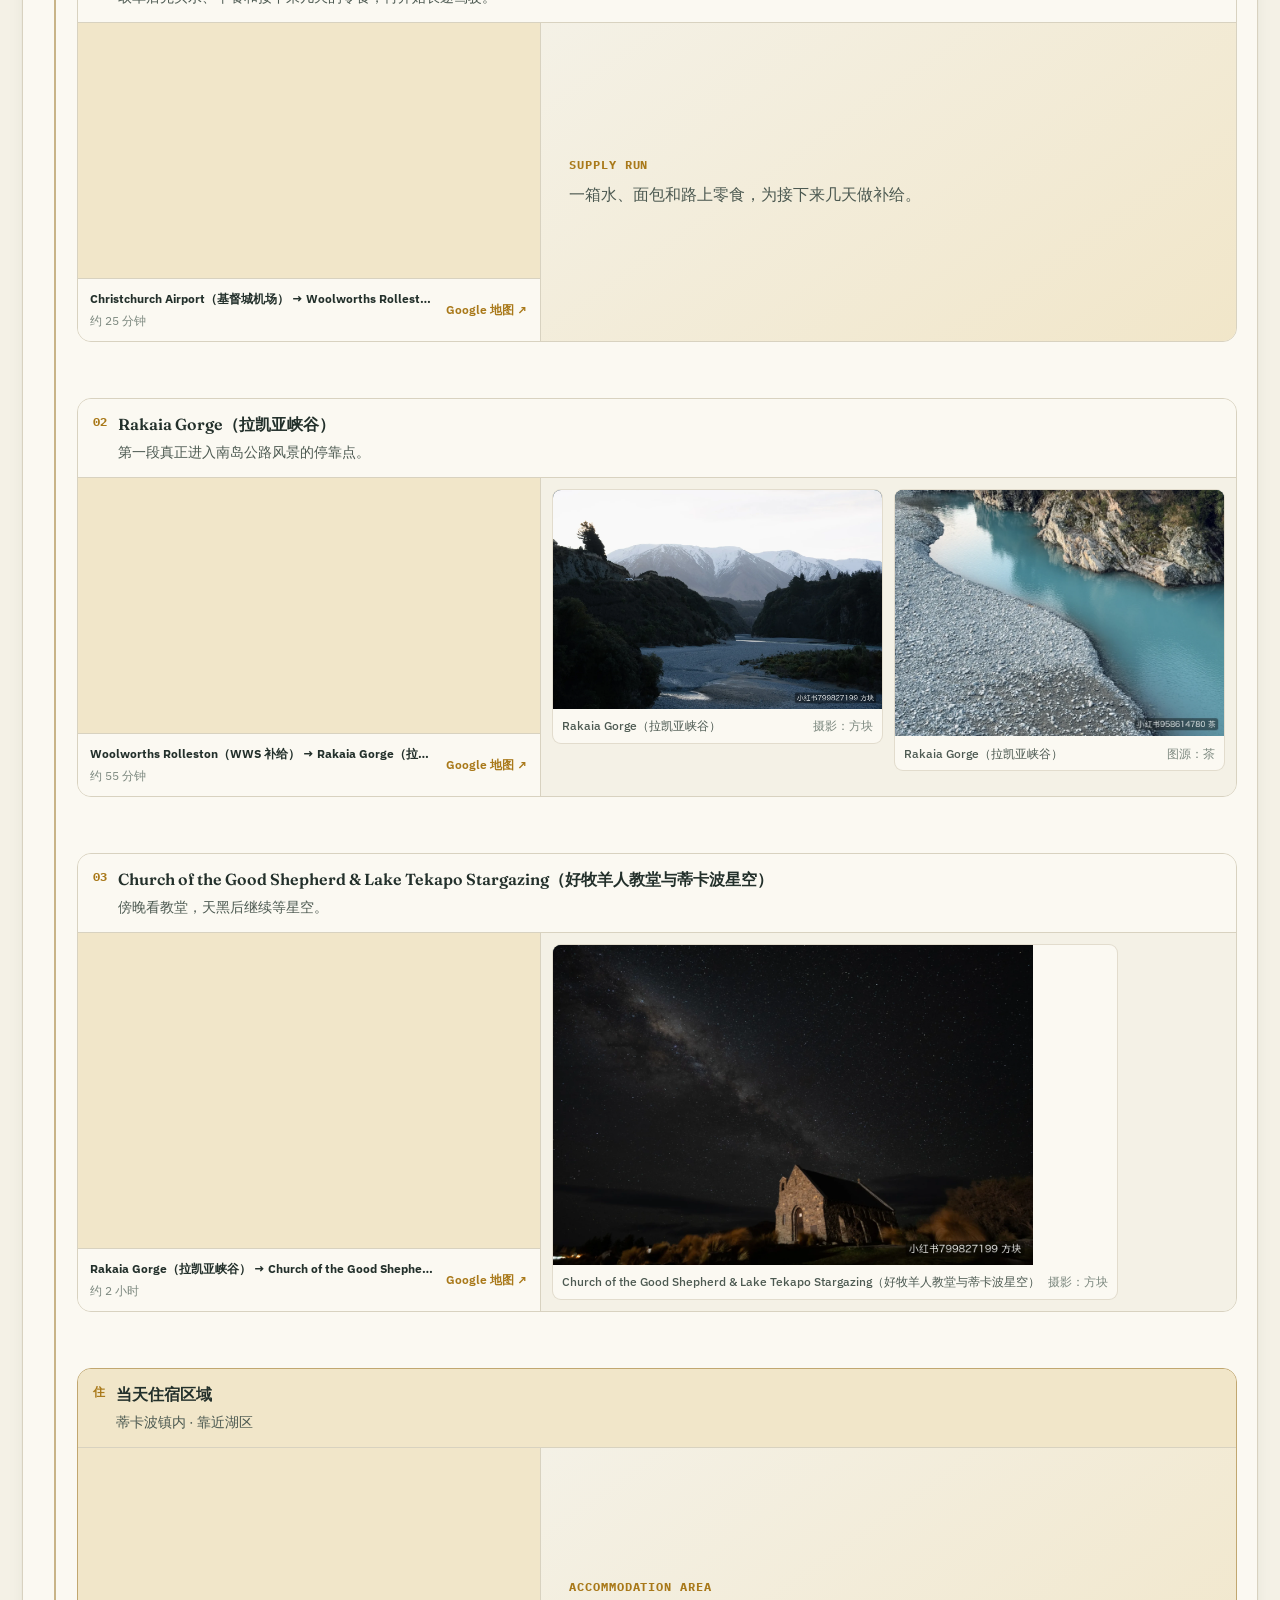
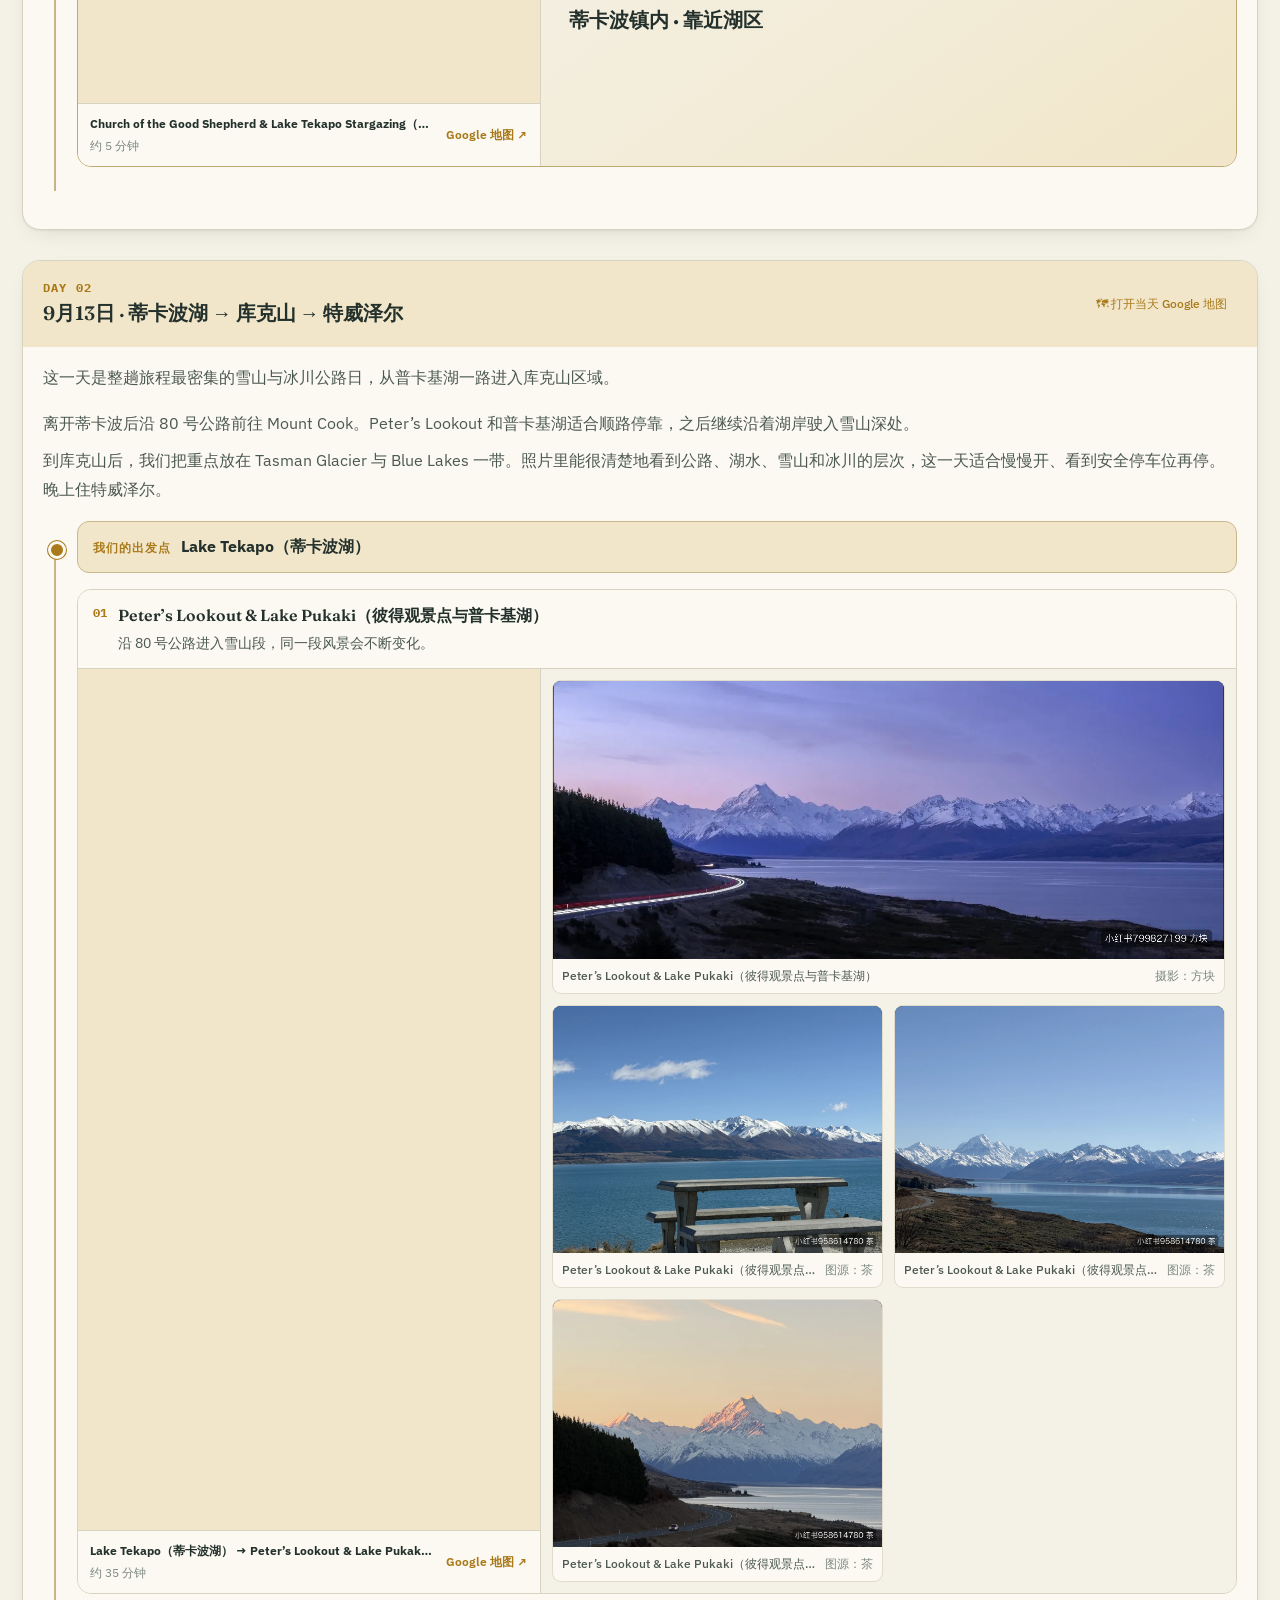
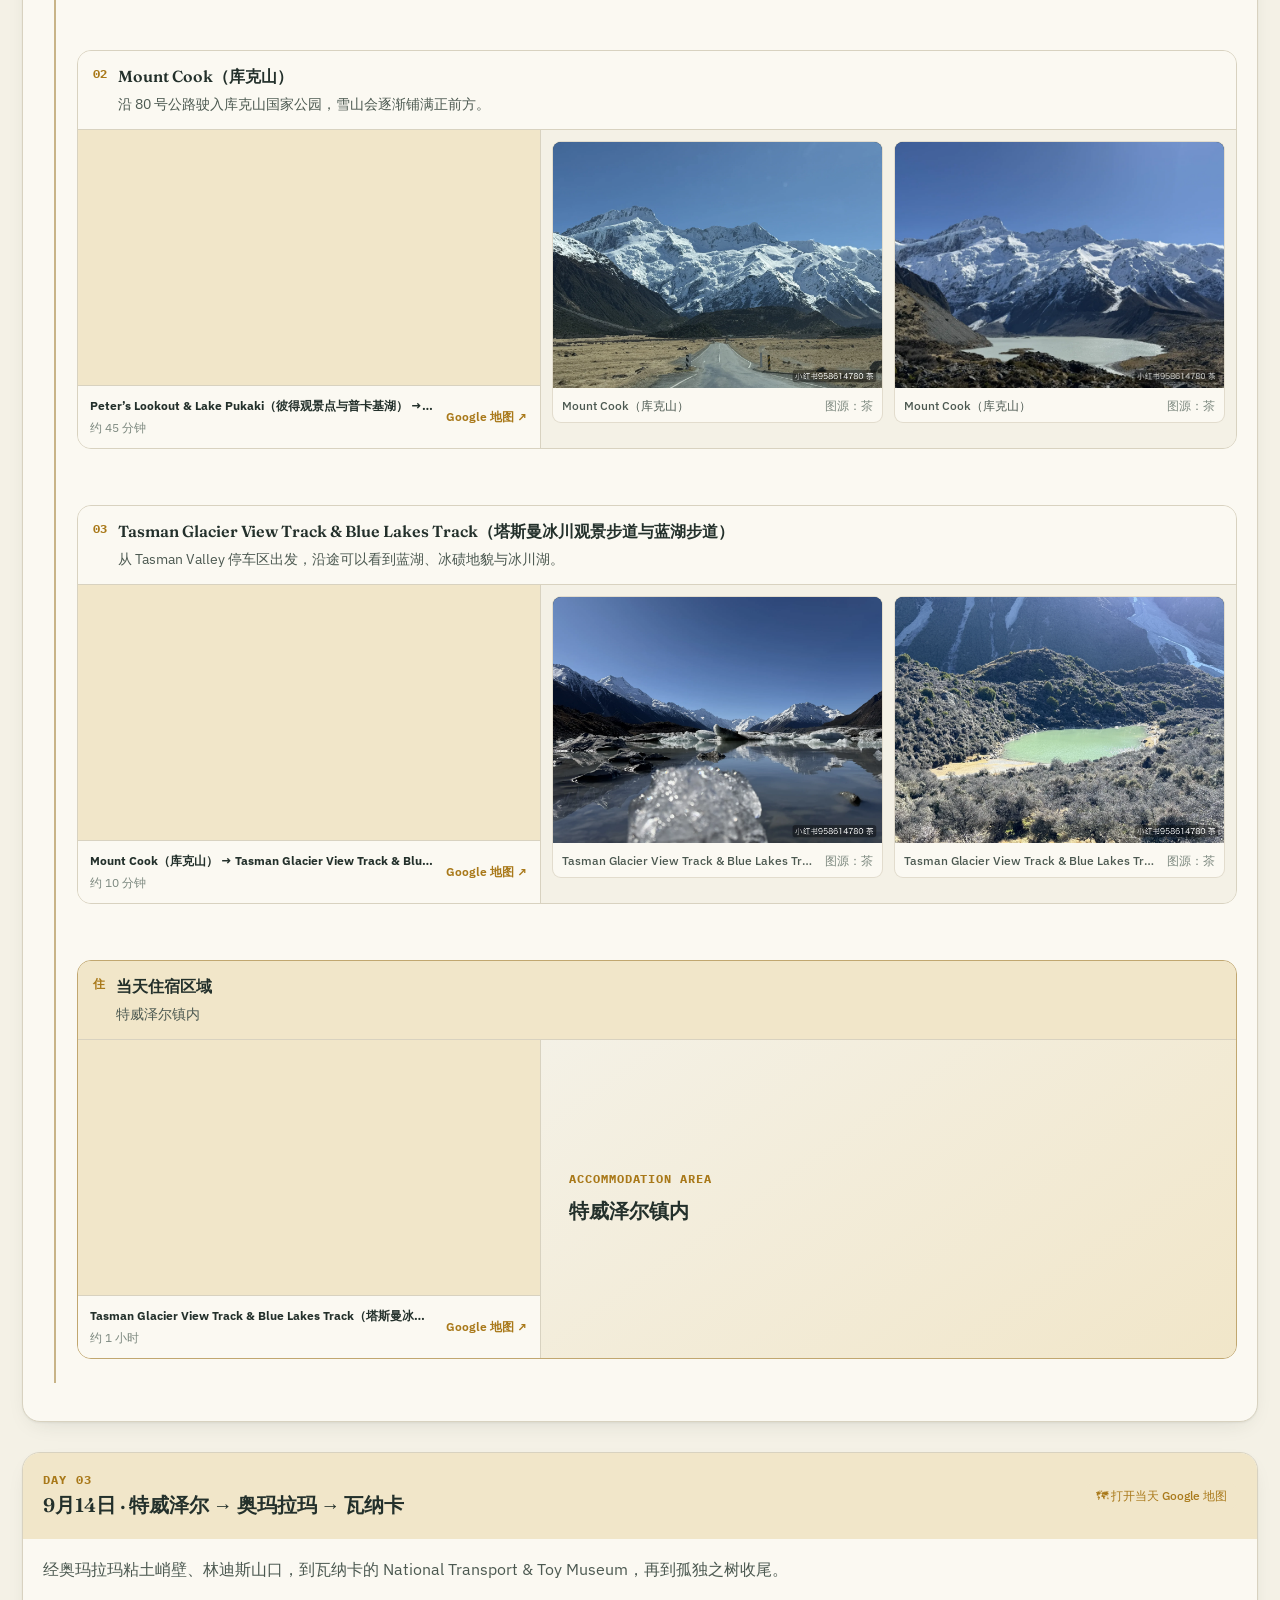
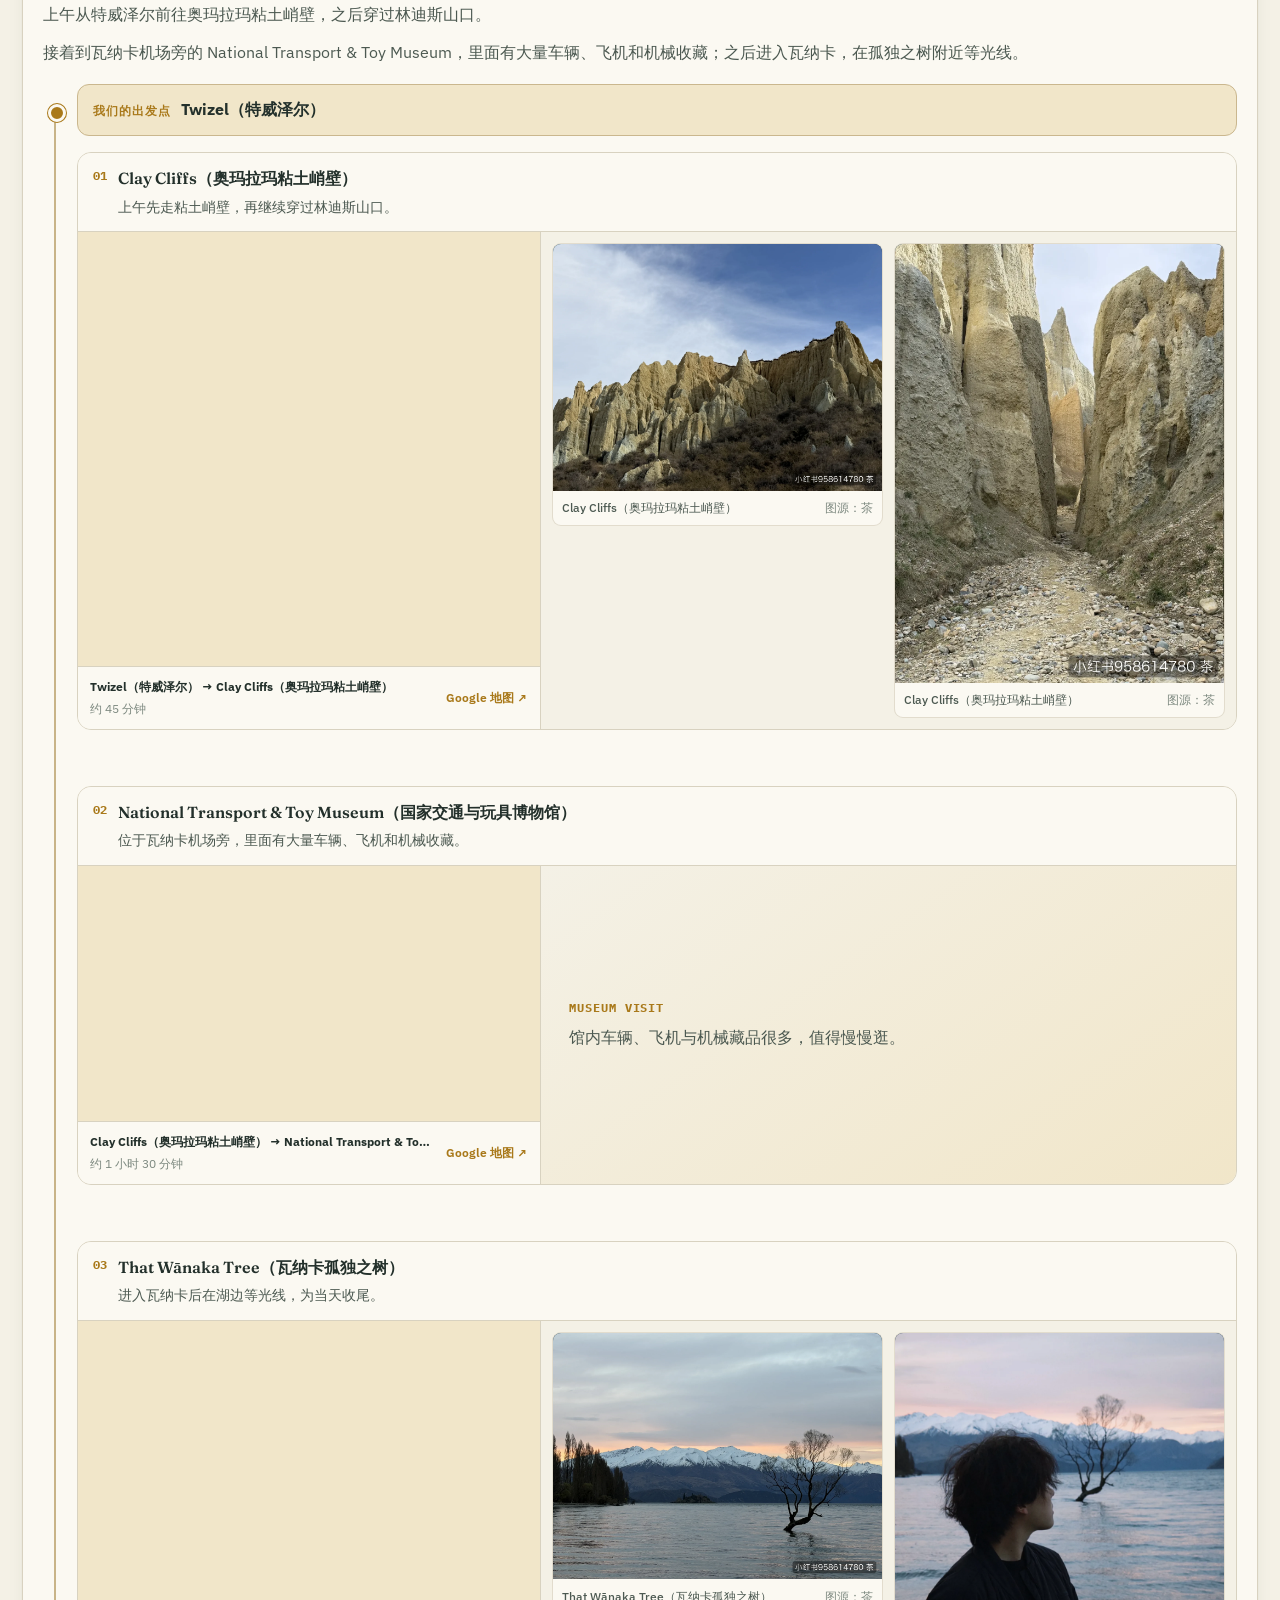
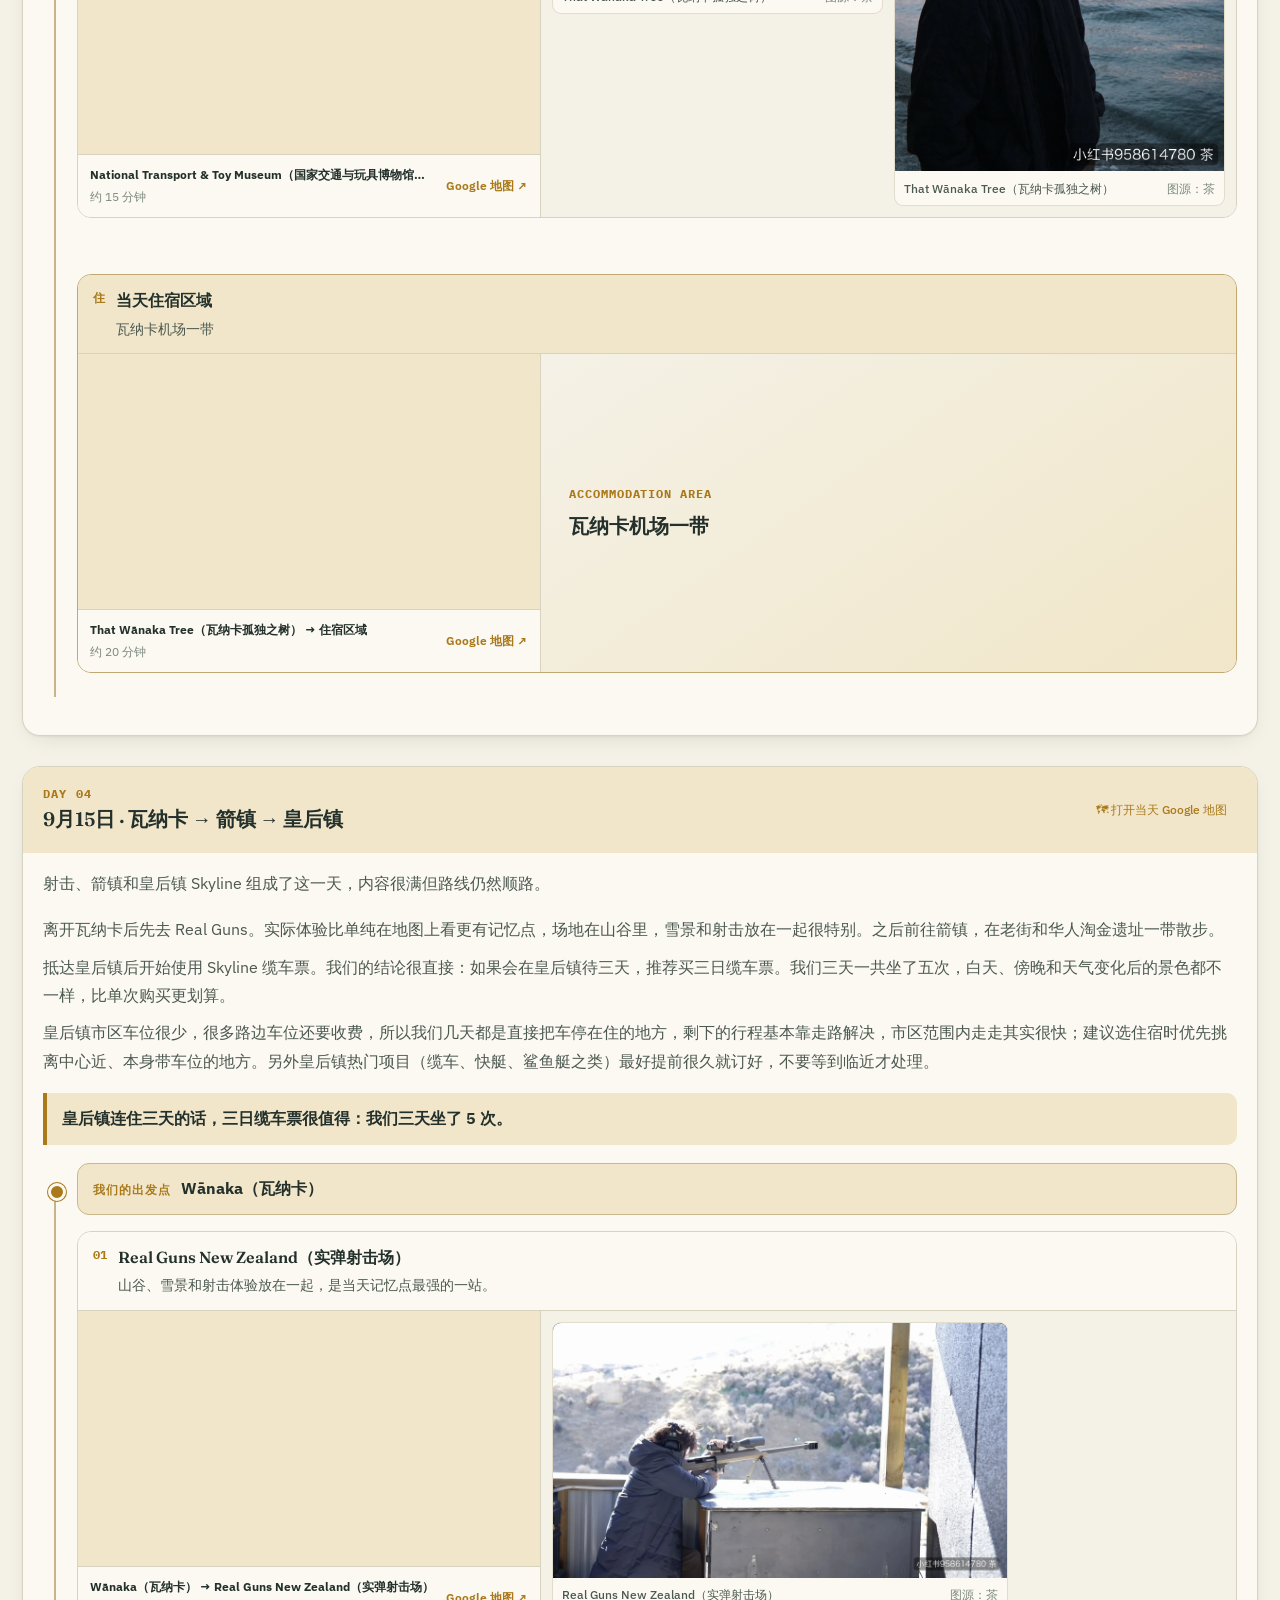
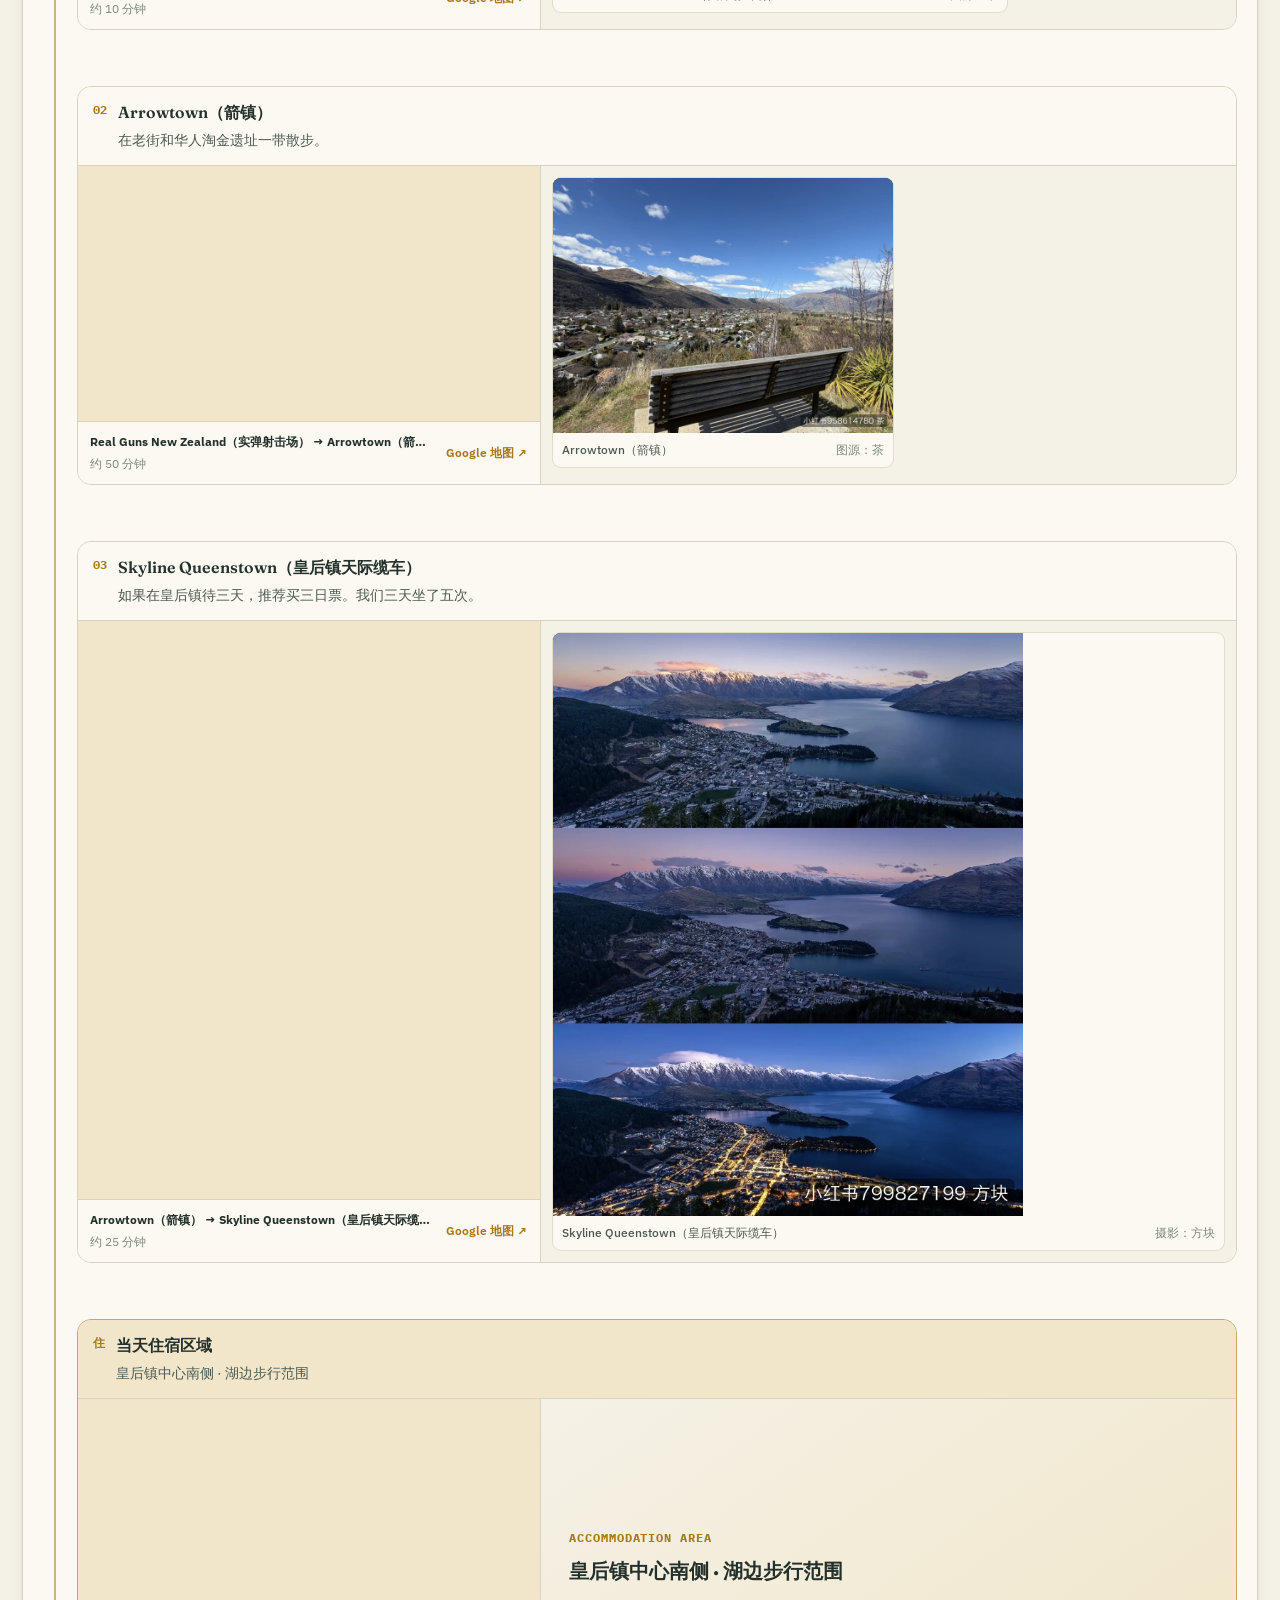
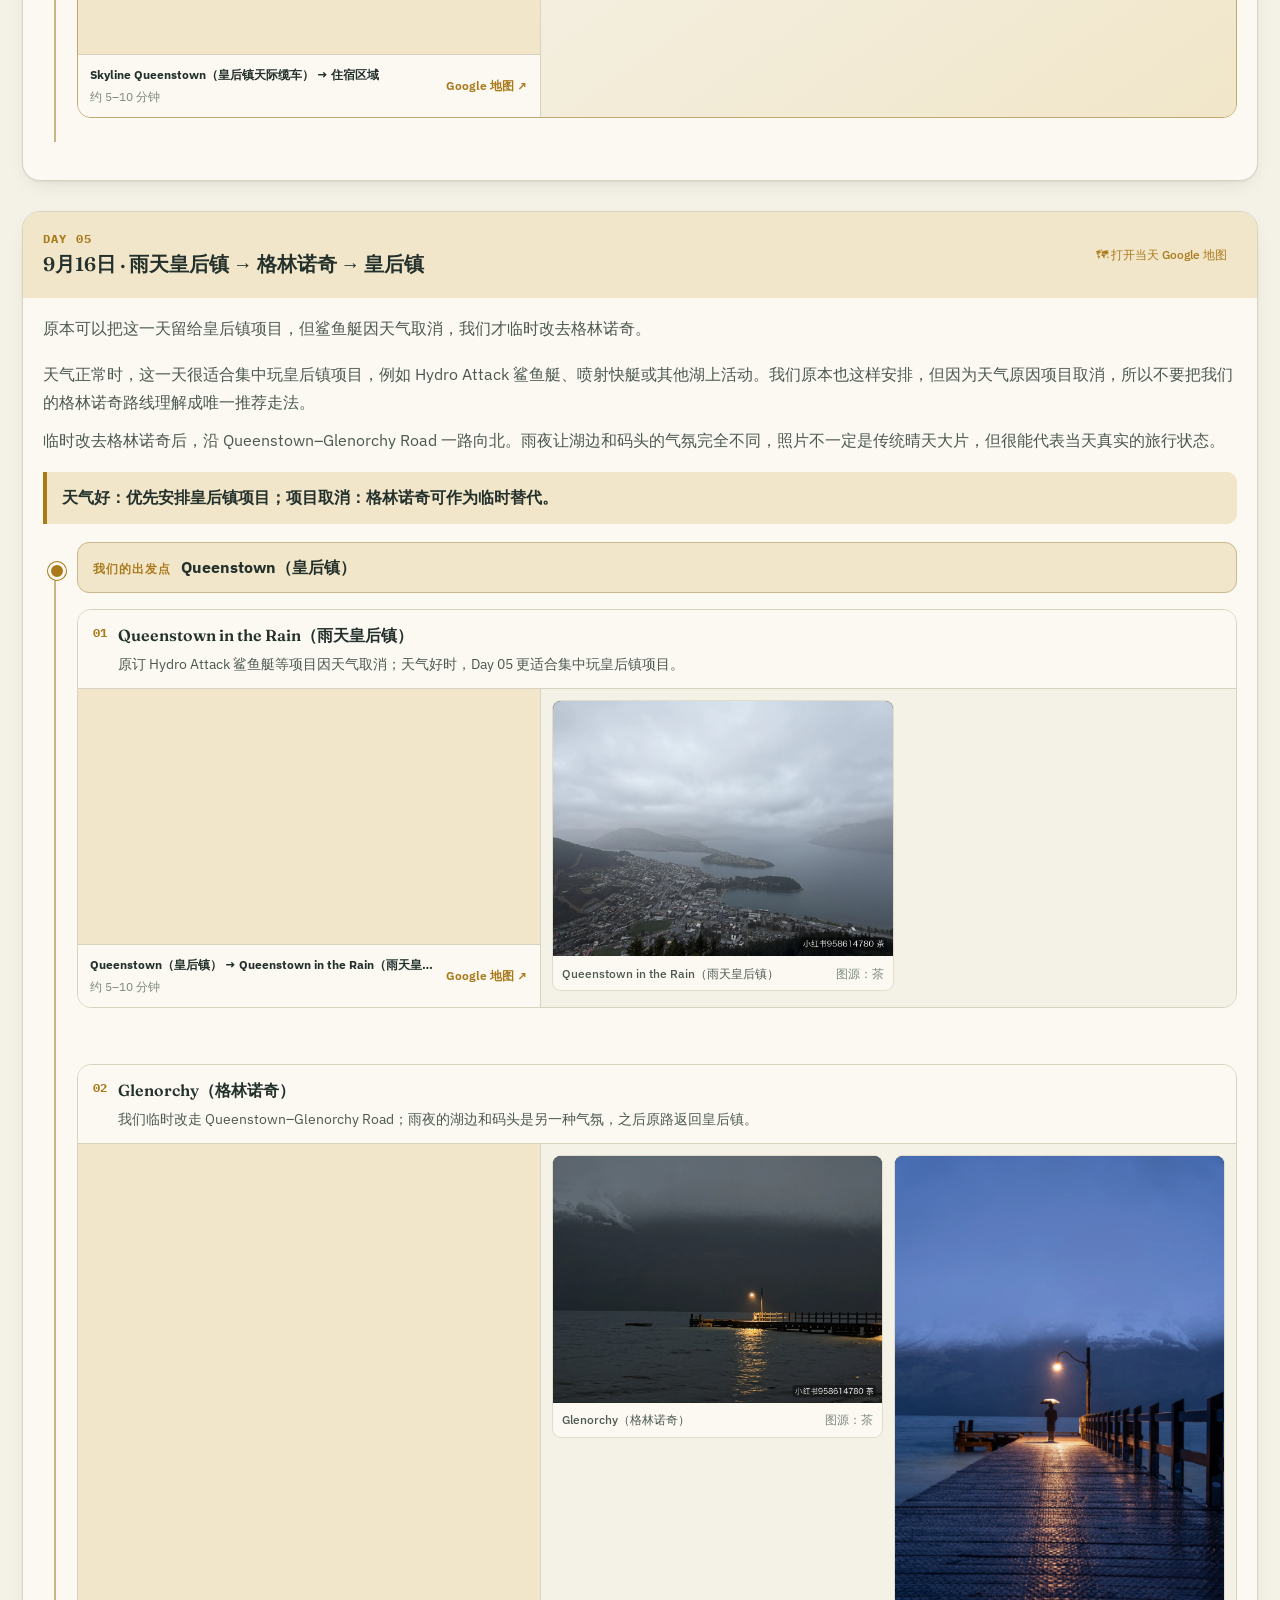
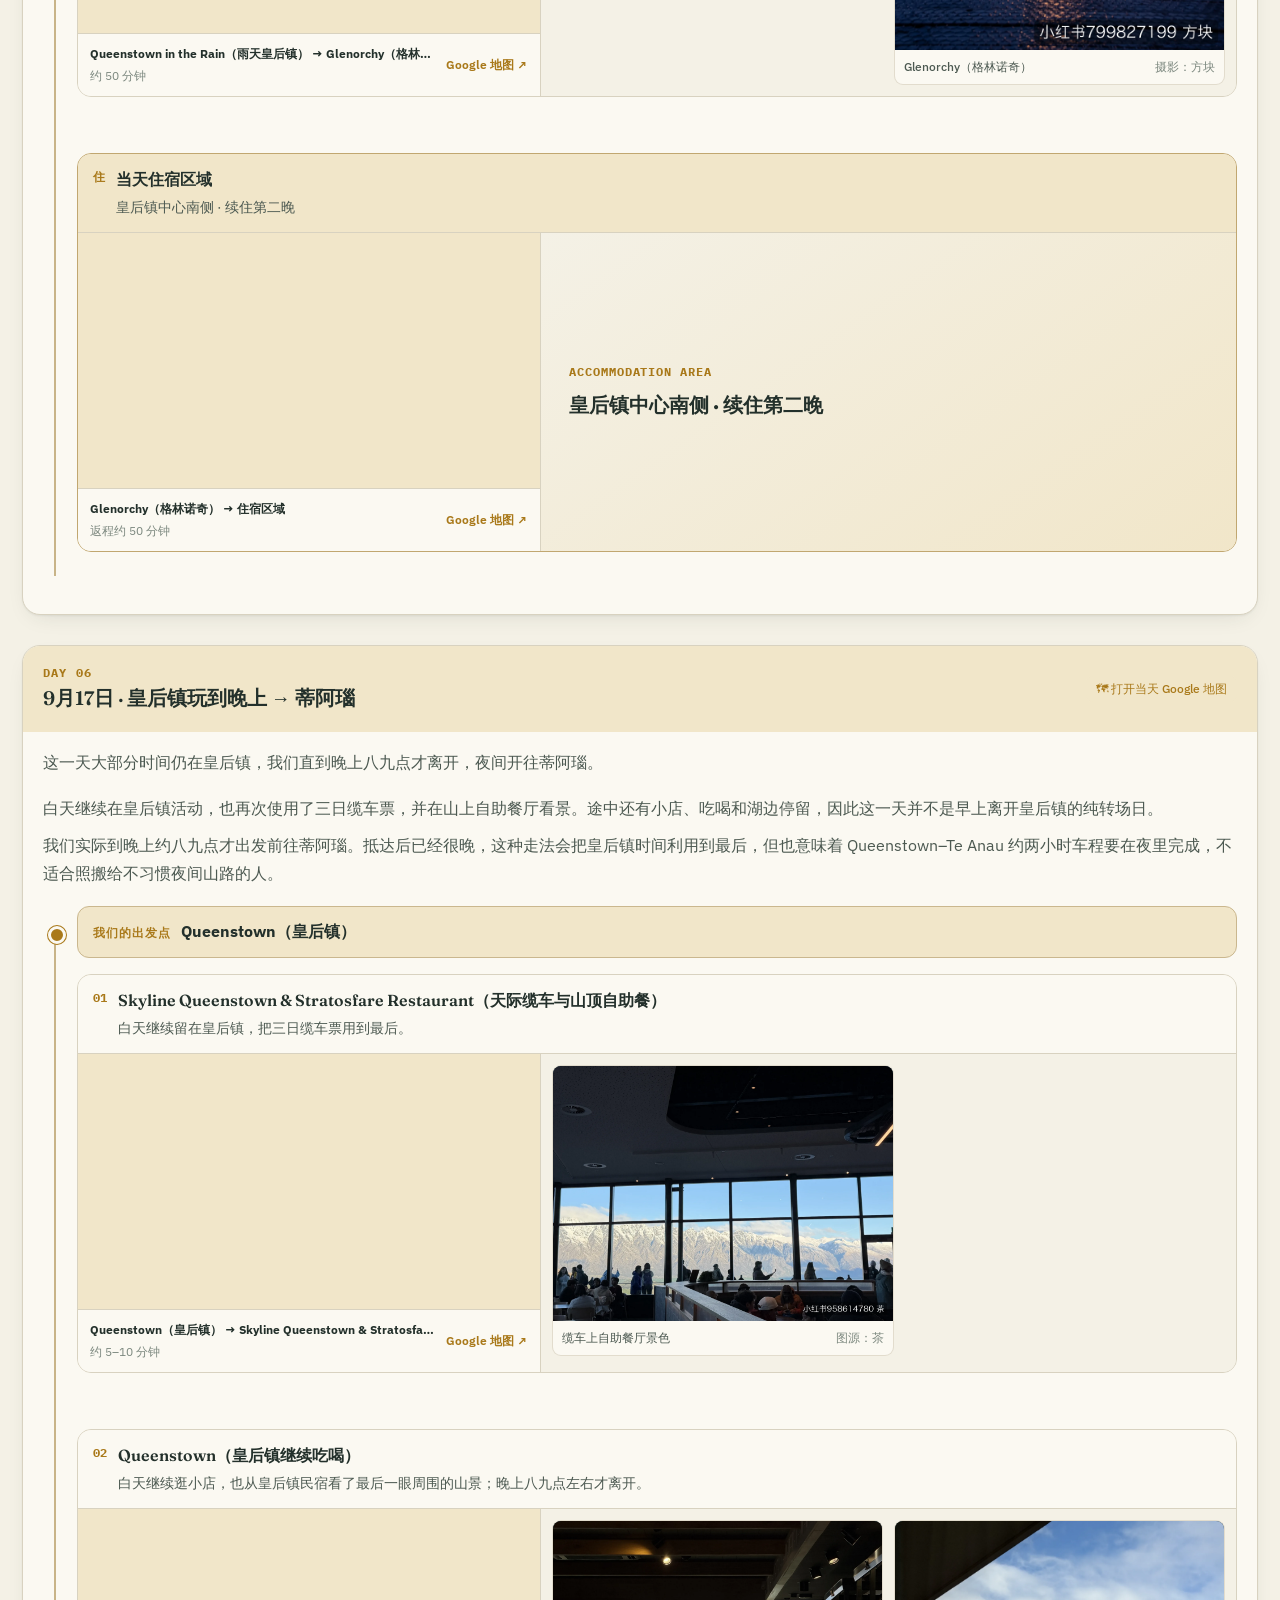
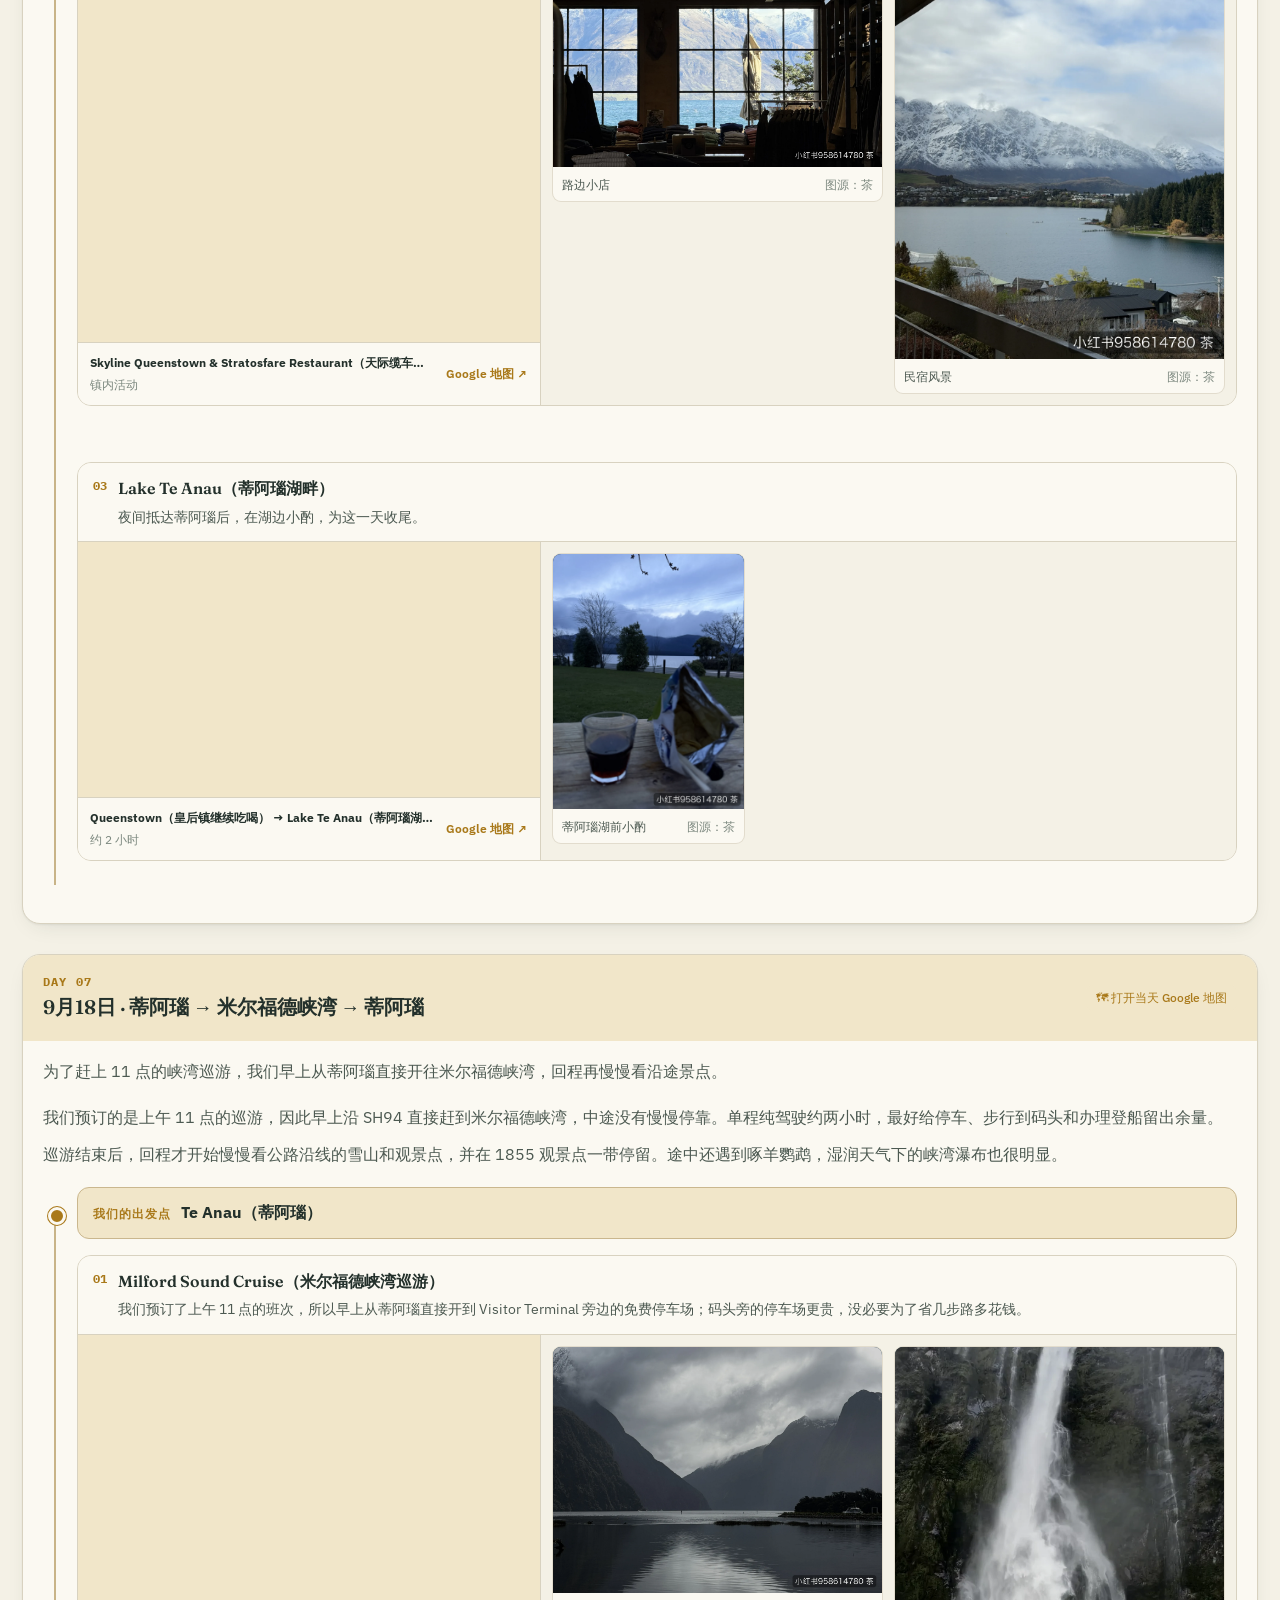
==== commit 9e9aebeb: "Fix unintended photo sizing side effects from the grid redesign - Remove auto-span heuristic that ac" ====
--- a/index.html
+++ b/index.html
@@ -61,15 +61,17 @@
 const cleanFilename = file => file.replace(/\.[^.]+$/, "").replace(/f$/i, "").replace(/([a-zA-Z])([一-龥])/g, "$1 · $2");
 const encodedPath = relative => relative.split("/").map(encodeURIComponent).join("/");
 
-function renderMedia(albumKey, files, fallbackLabel, largeFiles) {
+function renderMedia(albumKey, files, fallbackLabel, largeFiles, photoWidths) {
   return files.map((file, index) => {
     const relative = `照片/${albumKey}/${file}`;
     const caption = /^(IMG|DSC)_?\d+/i.test(file) ? fallbackLabel : cleanFilename(file);
     const credit = isFriendPhoto(file) ? `摄影：${friendCredit}` : `图源：${defaultCredit}`;
     const isLarge = largeFiles && largeFiles.includes(file);
+    const widthPct = photoWidths && photoWidths[file];
+    const widthStyle = widthPct ? ` style="width:${widthPct}%"` : "";
     return `<figure class="guide-photo-item${isLarge ? " is-large" : ""}">
       <a href="${encodedPath(relative)}" target="_blank" rel="noopener">
-        <img src="${encodedPath(relative)}" alt="${escapeHTML(caption)}" loading="lazy">
+        <img src="${encodedPath(relative)}" alt="${escapeHTML(caption)}" loading="lazy"${widthStyle}>
       </a>
       <figcaption><span>${escapeHTML(caption)}</span><span class="photo-credit">${escapeHTML(credit)}</span></figcaption>
     </figure>`;
@@ -81,7 +83,7 @@
   const media = keys.map(key => {
     const available = albums[key] || [];
     const selected = stop.files ? stop.files.filter(file => available.includes(file)) : available;
-    return renderMedia(key, selected, stop.title, stop.largeFiles);
+    return renderMedia(key, selected, stop.title, stop.largeFiles, stop.photoWidths);
   }).join("");
   return media ? `<div class="stop-gallery${stop.featured ? " is-featured" : ""}">${media}</div>` : "";
 }
--- a/nz-style.css
+++ b/nz-style.css
@@ -1442,17 +1442,15 @@
   line-height: 1.6;
 }
 .stop-gallery {
-  display: flex;
-  flex-wrap: nowrap;
-  align-items: flex-start;
+  display: grid;
+  grid-template-columns: repeat(2, minmax(0, 1fr));
+  align-items: start;
   gap: 11px;
   padding: 11px;
   border-top: 1px solid var(--line);
 }
 .stop-gallery .guide-photo-item {
-  flex: 1 1 0;
   min-width: 0;
-  align-self: start;
   border: 1px solid color-mix(in srgb, var(--line) 72%, transparent);
 }
 .stop-gallery .guide-photo-item img,
@@ -1463,12 +1461,15 @@
   aspect-ratio: auto;
   object-fit: contain;
 }
-.stop-gallery .guide-photo-item.is-large {
-  flex-grow: 1.8;
-}
-/* only-photo stops: fixed to the map card's height instead of sharing row width */
+/* the flagged photo becomes its own full-width row, pushed to the front */
+.stop-gallery .guide-photo-item.is-large:not(:only-child) {
+  order: -1;
+  grid-column: 1 / -1;
+}
+/* only-photo stops: fixed to the map card's height instead of stretching to fill a grid column */
 .stop-gallery .guide-photo-item:only-child {
-  flex: 0 0 auto;
+  grid-column: 1 / -1;
+  justify-self: start;
 }
 .stop-gallery .guide-photo-item:only-child img,
 .stop-gallery .guide-photo-item:only-child video {
@@ -1481,11 +1482,11 @@
   height: 320px;
 }
 .stop-gallery.is-featured .guide-photo-item {
-  flex: 1 1 100%;
+  grid-column: 1 / -1;
 }
 .stop-gallery.is-featured .guide-photo-item img,
 .stop-gallery.is-featured .guide-photo-item video {
-  width: 100%;
+  width: 70%;
   height: auto;
 }
 .stop-gallery .guide-photo-item figcaption > span:first-child {
@@ -1497,7 +1498,12 @@
   white-space: nowrap;
 }
 .food-guide { margin-top: 40px; }
-.food-guide-cards { display: grid; gap: 18px; }
+.food-guide-cards {
+  display: grid;
+  grid-template-columns: repeat(auto-fit, minmax(380px, 1fr));
+  gap: 18px;
+  align-items: start;
+}
 .food-story-card {
   overflow: hidden;
   border: 1px solid var(--line);
@@ -1635,9 +1641,9 @@
   .journey-origin::before,
   .journey-stop::before { left: -24px; }
   .journey-origin { align-items: flex-start; flex-direction: column; gap: 3px; }
-  .stop-gallery { flex-wrap: wrap; }
+  .stop-gallery { grid-template-columns: 1fr; }
   .stop-gallery .guide-photo-item,
-  .stop-gallery .guide-photo-item:only-child { flex: 1 1 100%; }
+  .stop-gallery .guide-photo-item:only-child { grid-column: 1 / -1; }
   .stop-gallery .guide-photo-item img,
   .stop-gallery .guide-photo-item video,
   .stop-gallery .guide-photo-item:only-child img,
